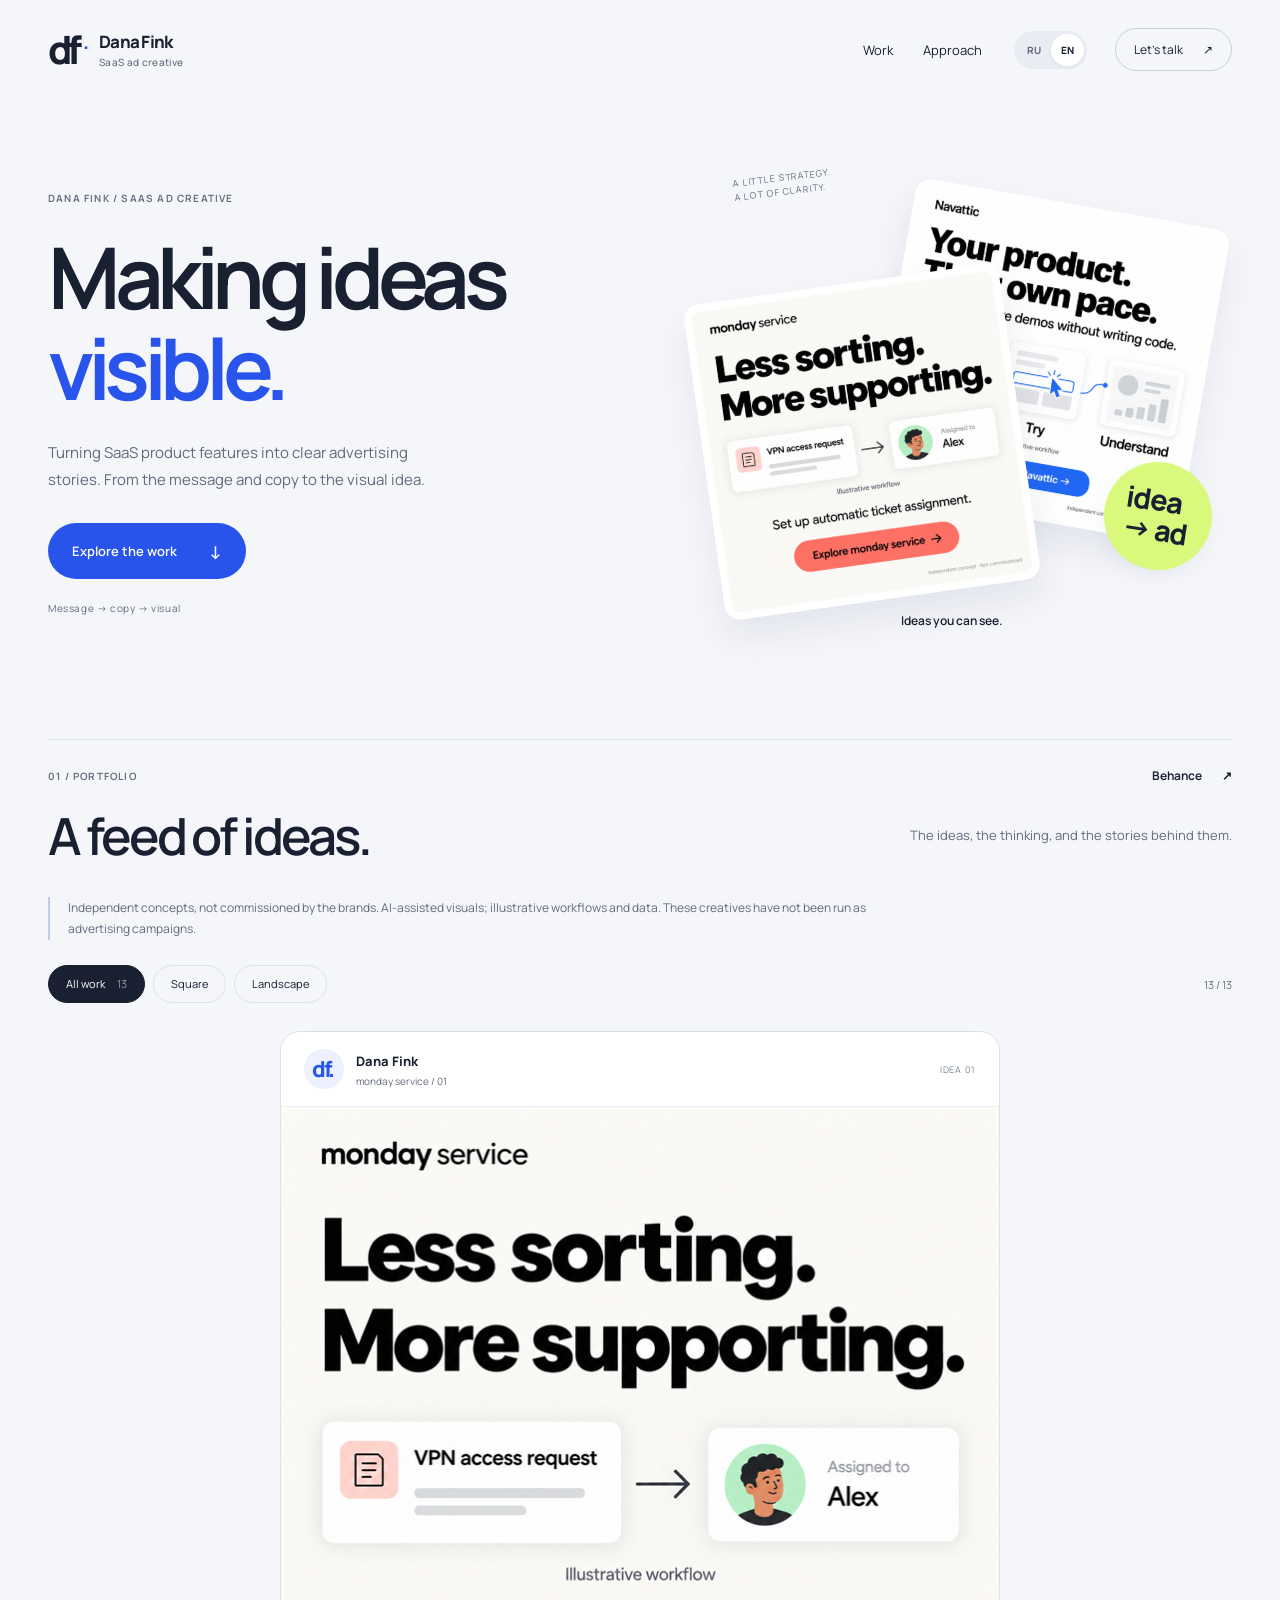
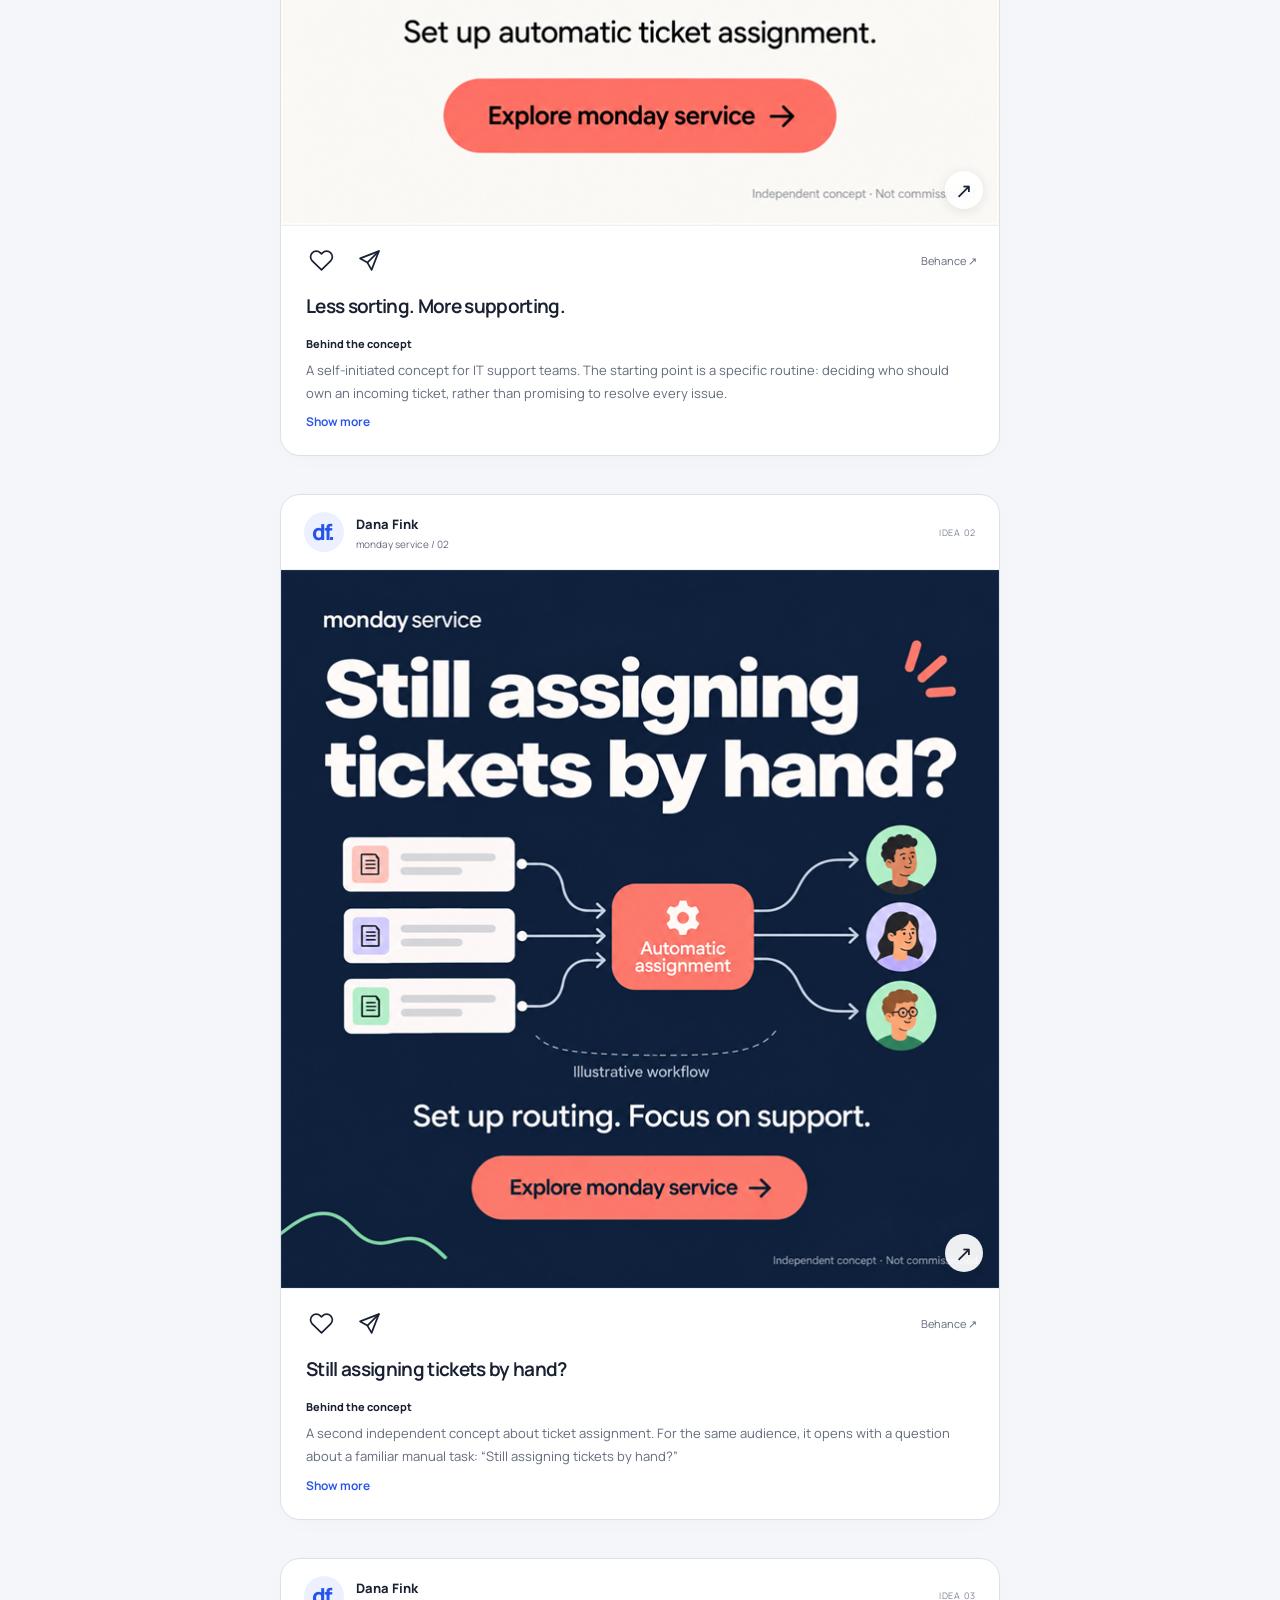
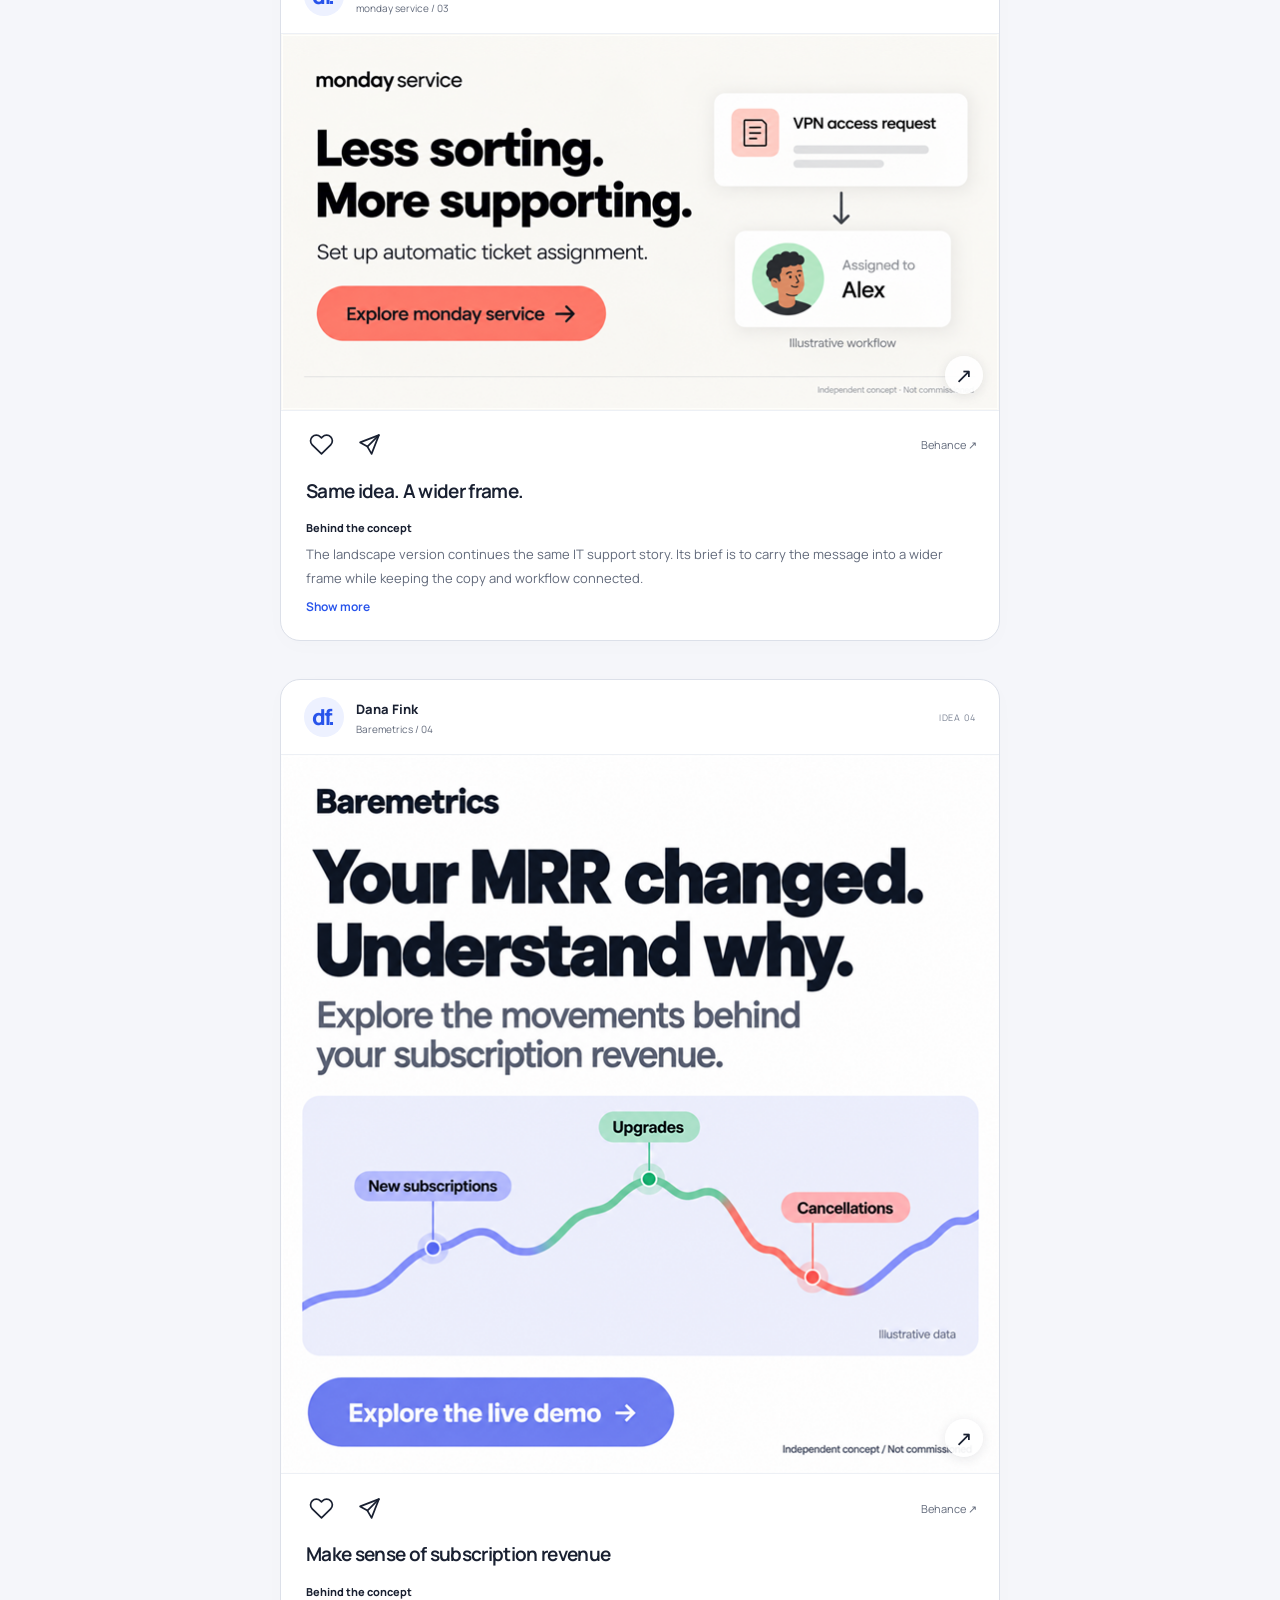
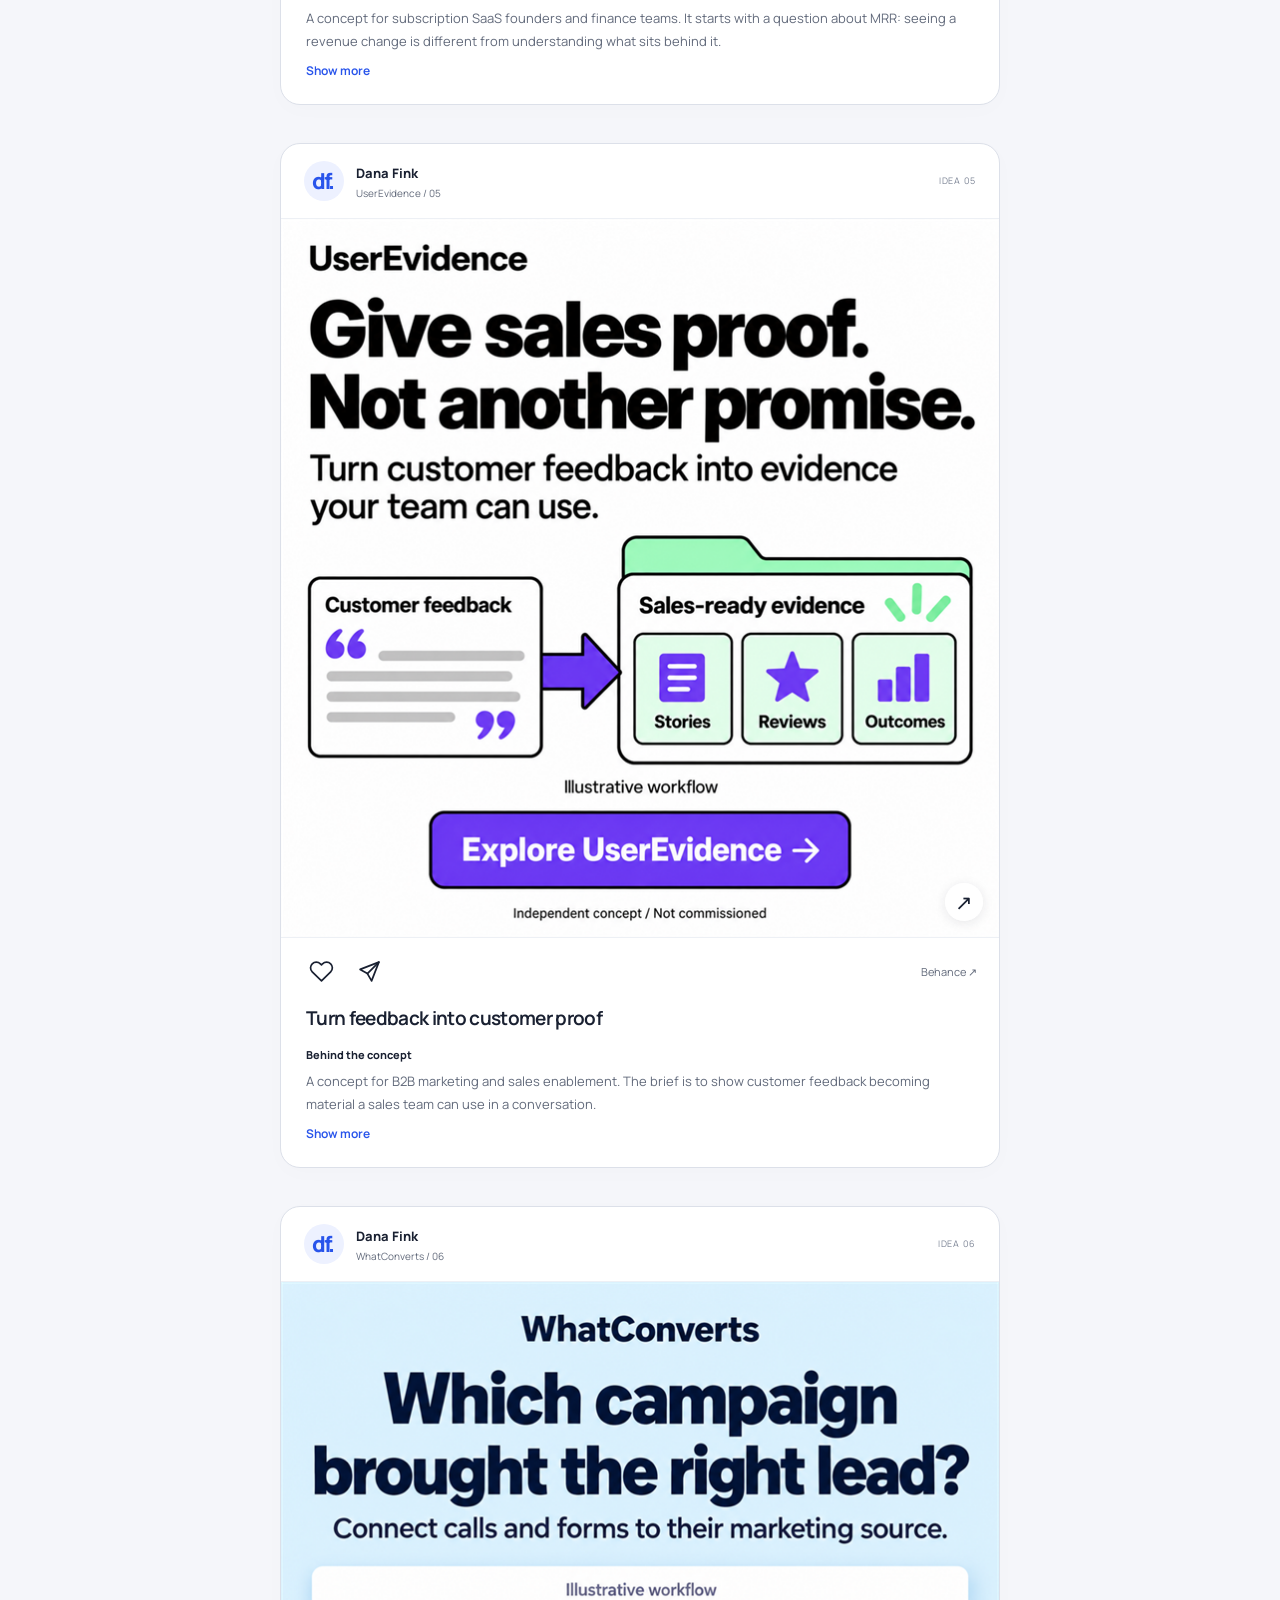
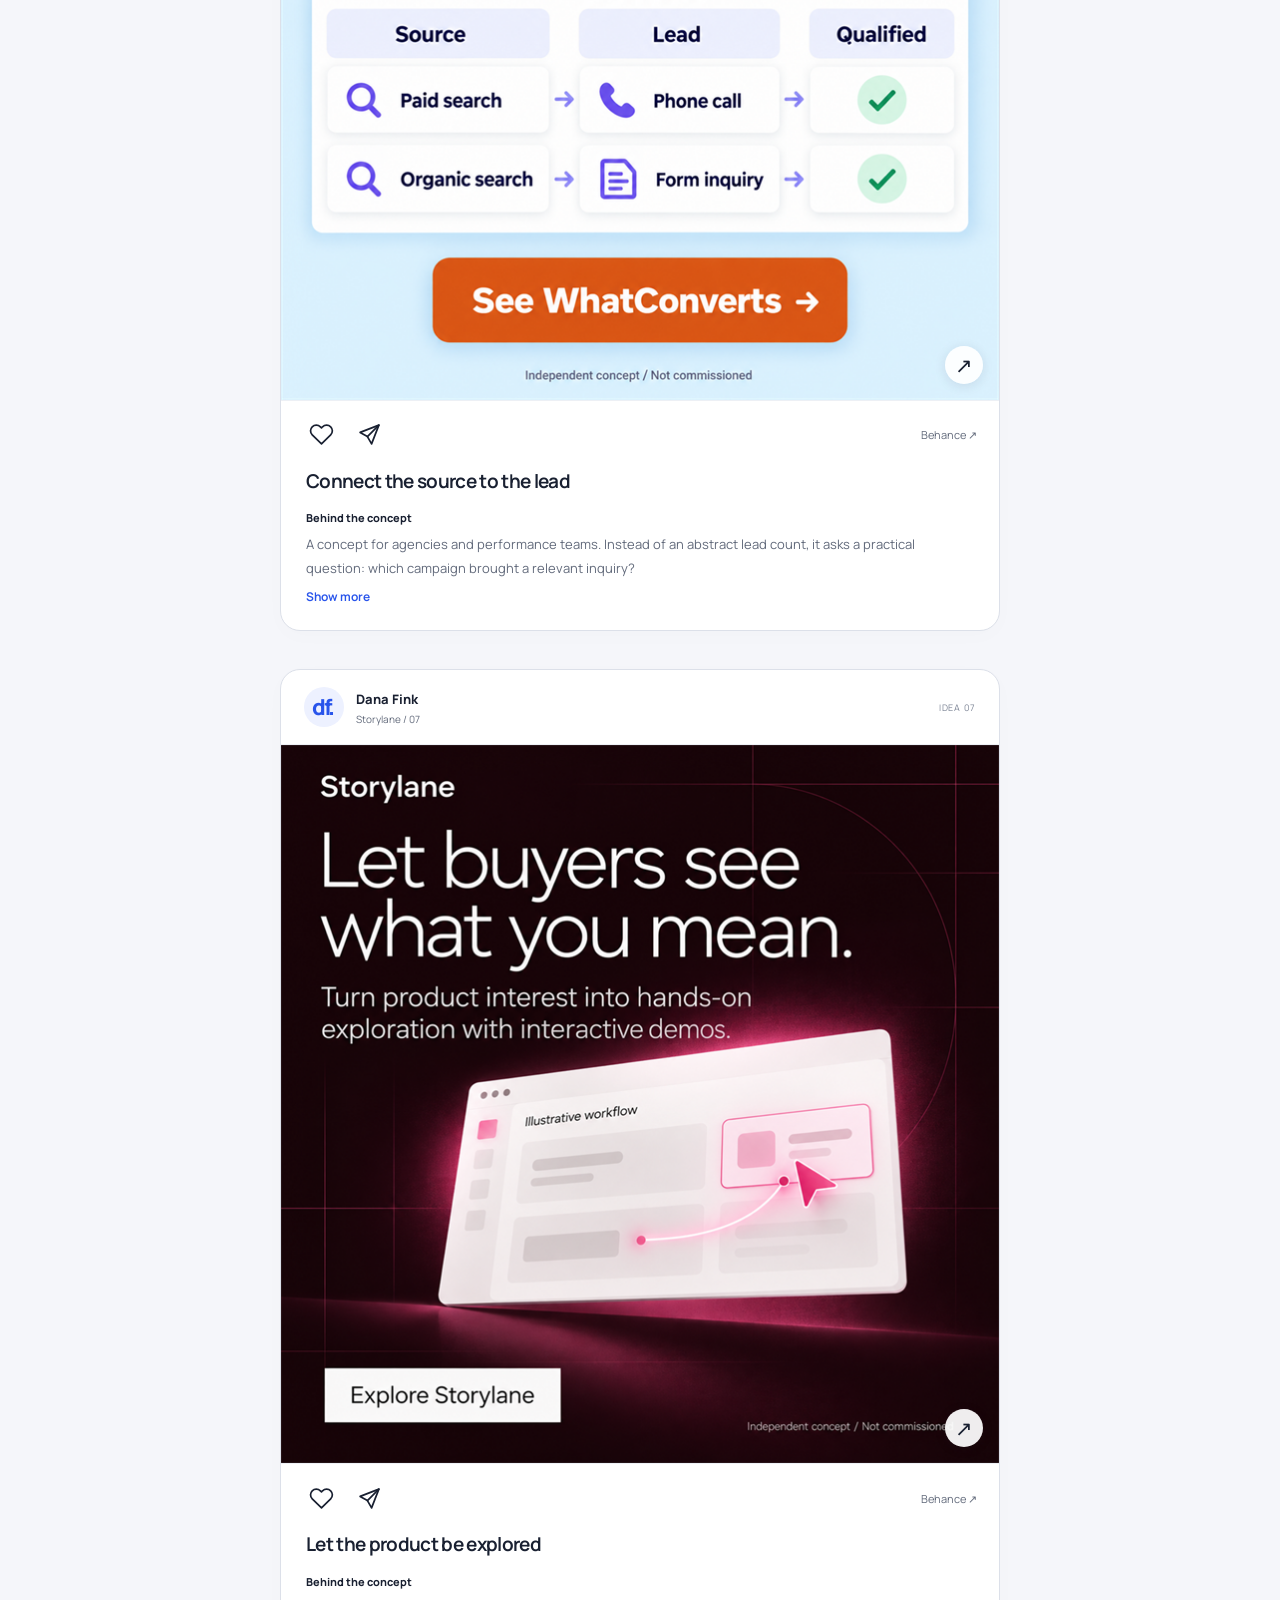
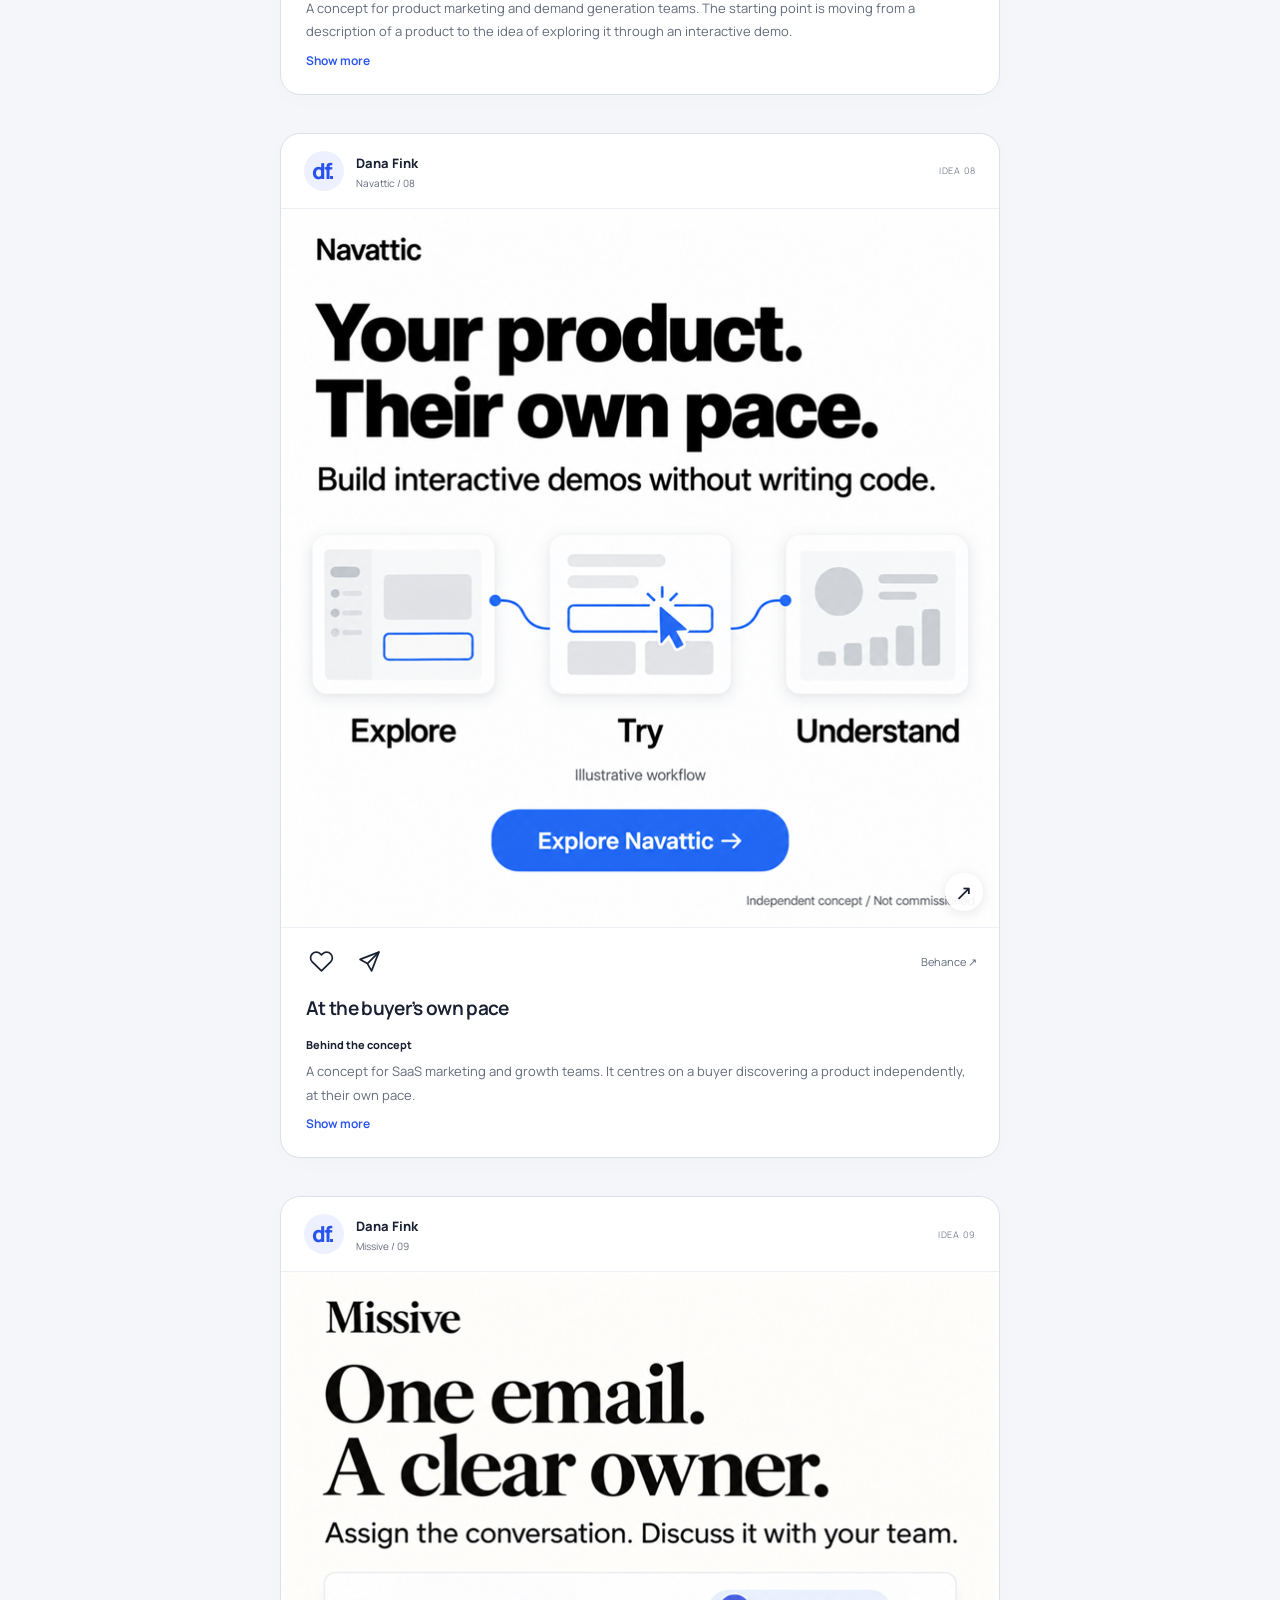
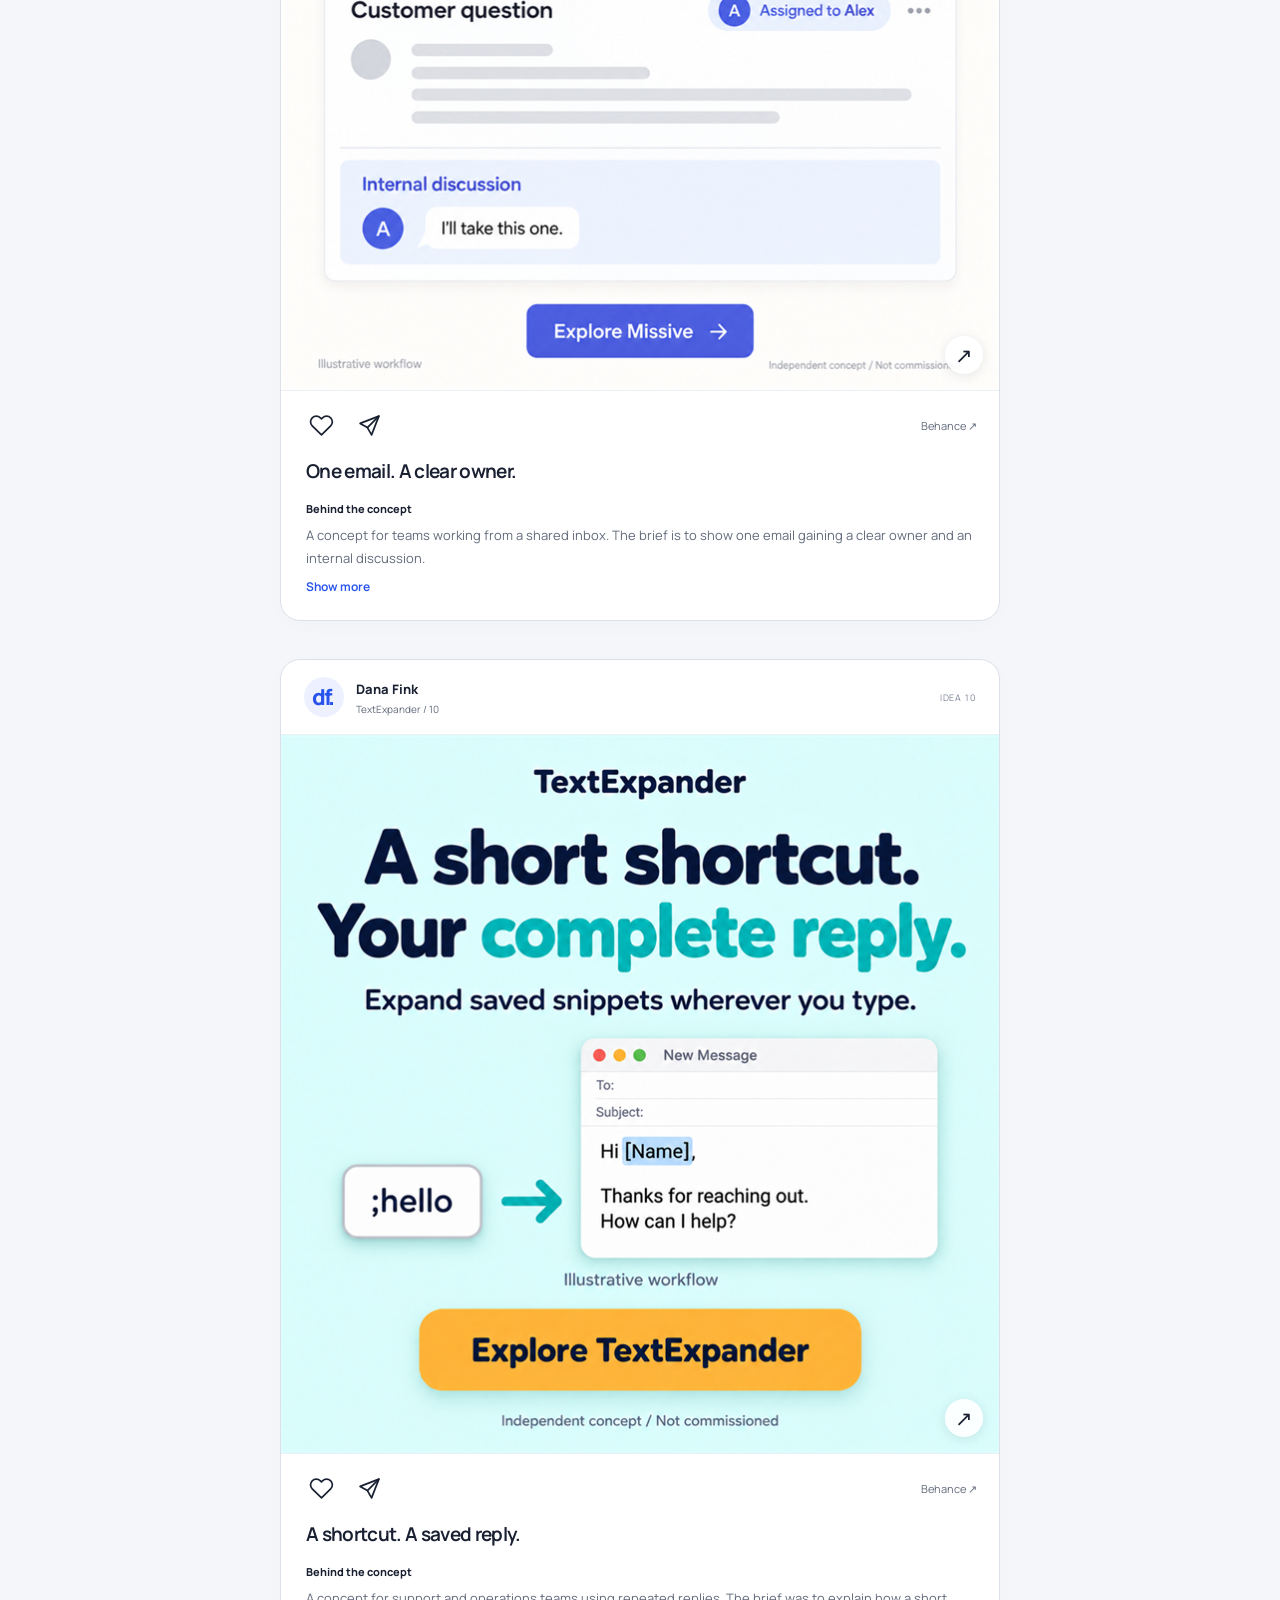
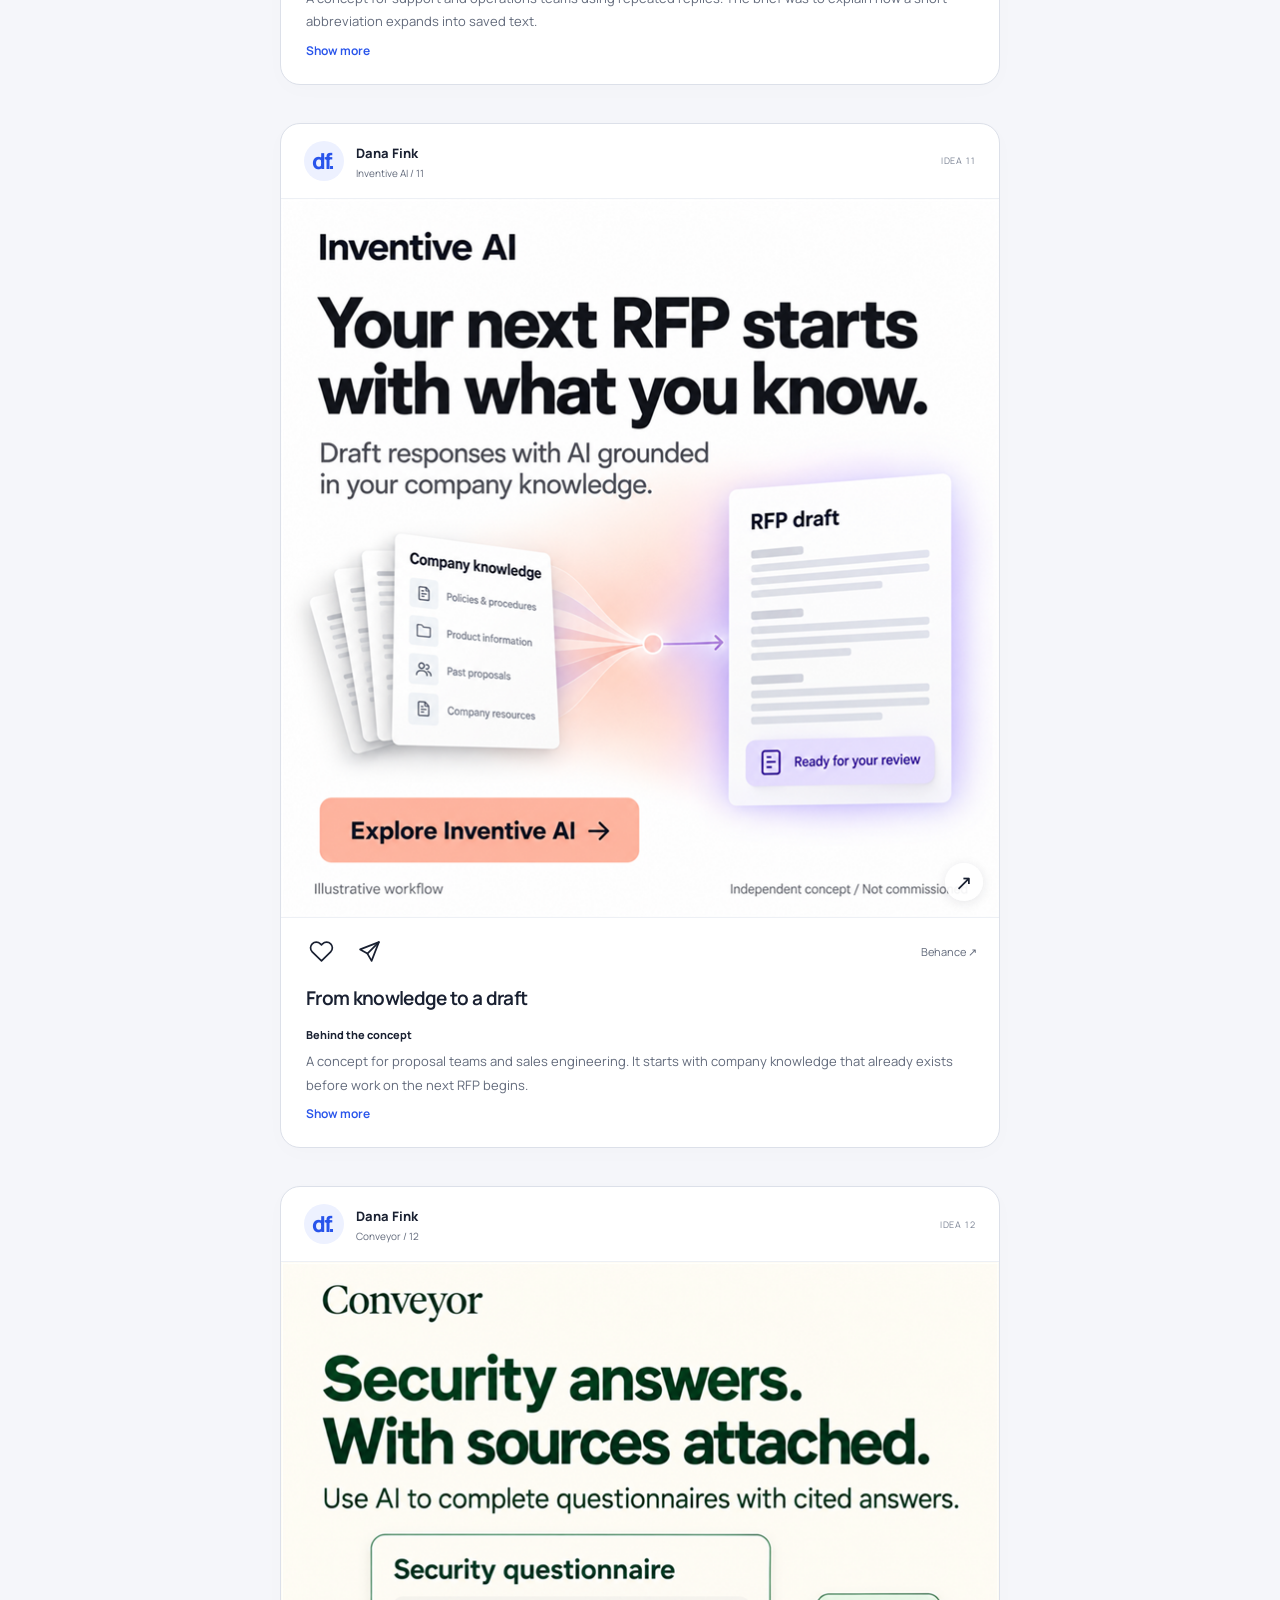
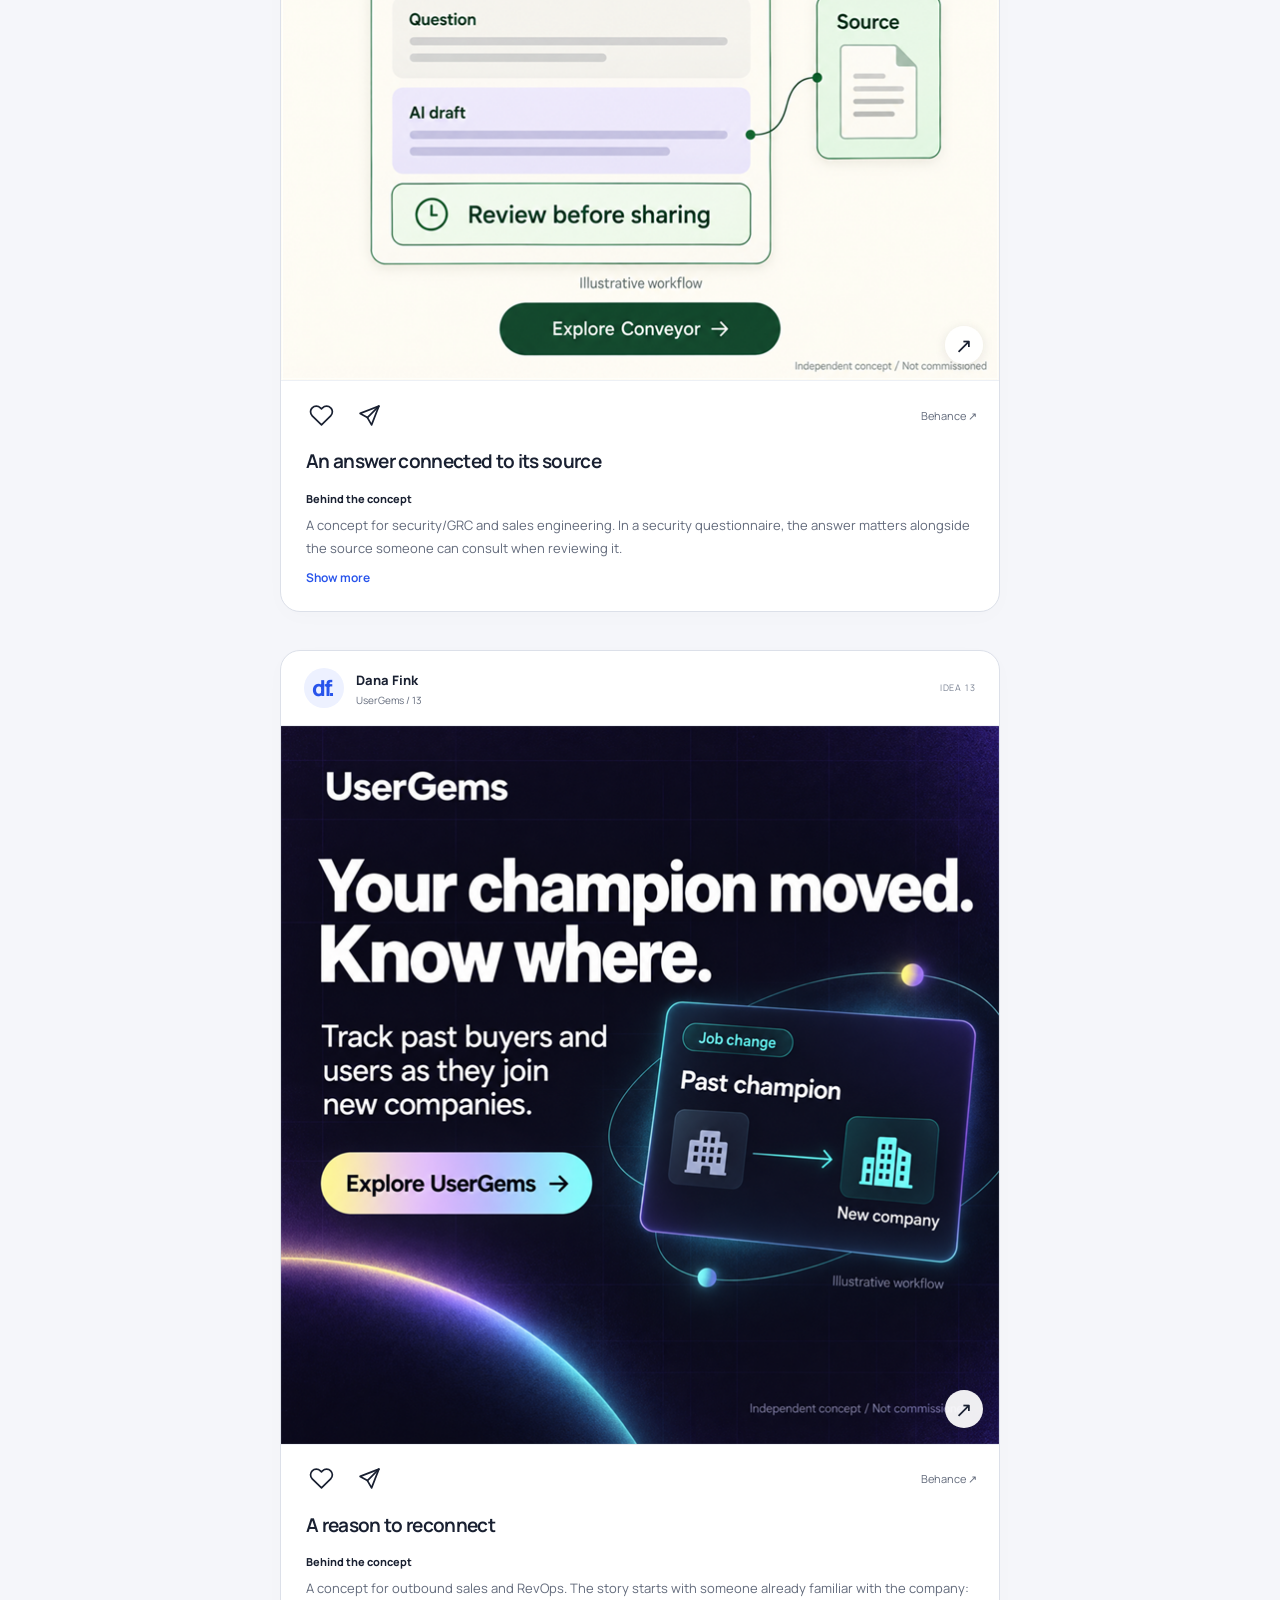
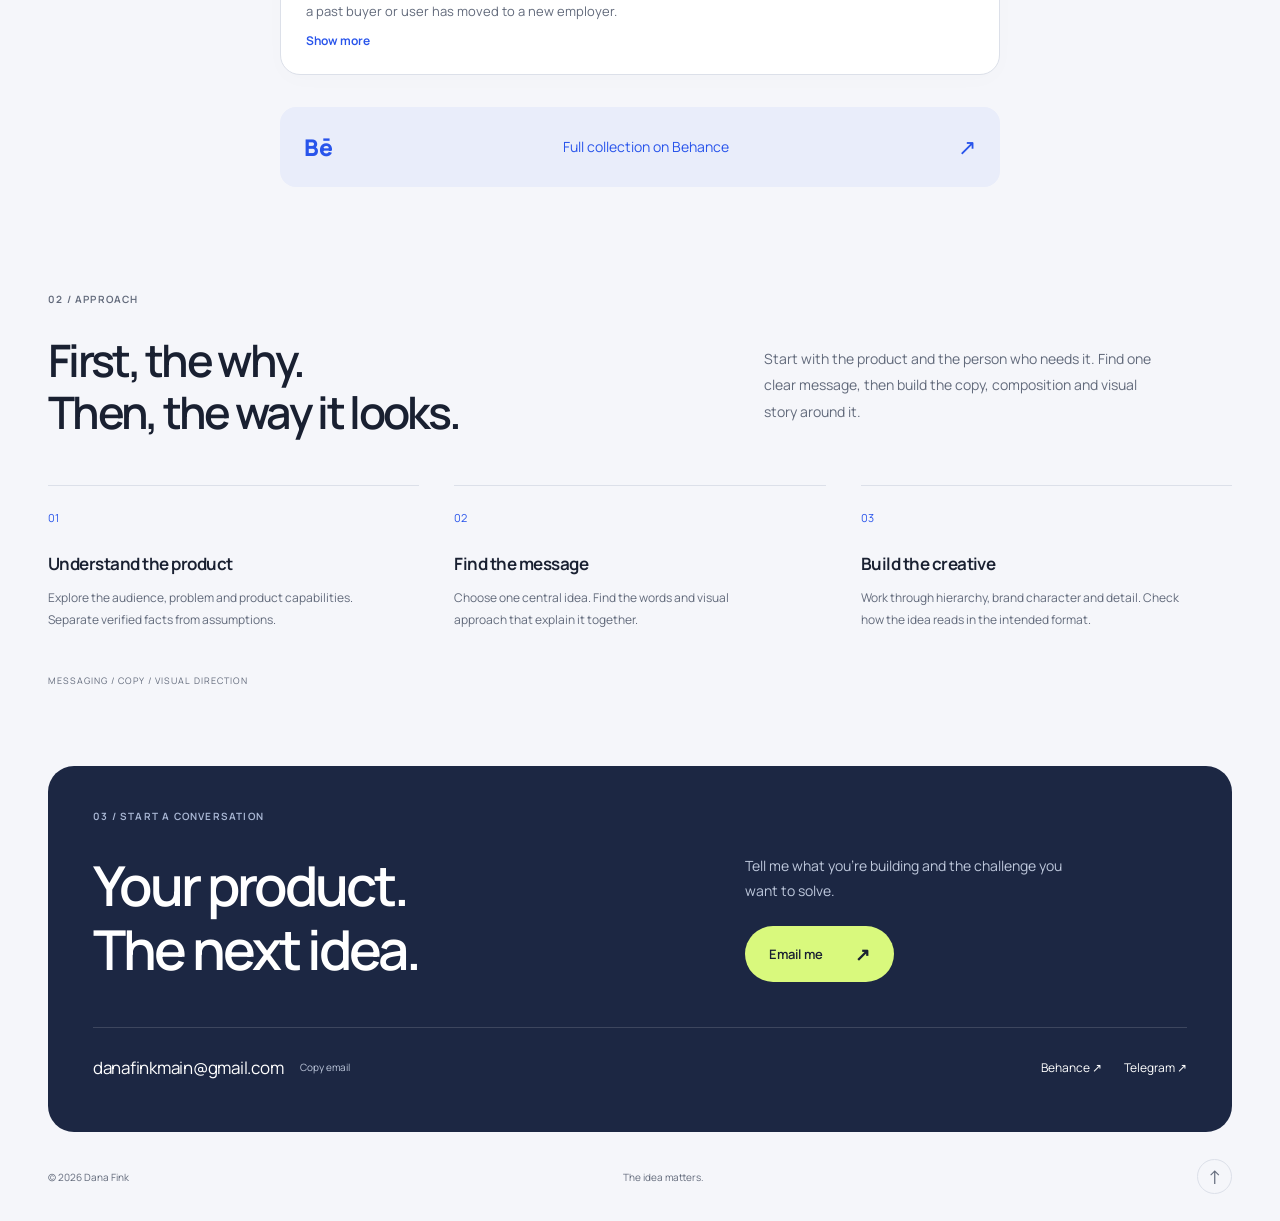
==== index.html @ 22795555 "Simplify feed introduction" ====
<!doctype html>
<html lang="en"><head><meta charset="utf-8"><meta name="viewport" content="width=device-width,initial-scale=1"><meta name="theme-color" content="#f5f6fa"><meta name="description" content="Messaging, copy and visual direction for SaaS ads. Dana Fink’s portfolio: 13 independent creatives for 11 products."><title>Dana Fink — SaaS ad creative</title><link rel="icon" href="assets/favicon.svg" type="image/svg+xml"><link rel="preload" href="assets/fonts/Manrope.ttf" as="font" type="font/ttf" crossorigin=""><link rel="stylesheet" href="style.css"><script src="content.js" defer=""></script><script src="script.js" defer=""></script></head>
<body><a class="skip" href="#main" data-i18n="skip">Skip to content</a>
<header class="header wrap"><a class="identity" href="#" aria-label="Dana Fink"><span class="monogram" aria-hidden="true">df<span>.</span></span><span>Dana Fink<small>SaaS ad creative</small></span></a><nav aria-label="Navigation"><a href="#work" data-i18n="navWork">Work</a><a href="#approach" data-i18n="navAbout">Approach</a></nav><div class="header-end"><div class="language-switch" role="group" aria-label="Язык / Language"><button data-language="ru" aria-pressed="false">RU</button><button data-language="en" aria-pressed="true">EN</button></div><a href="#contact" class="header-contact"><span data-i18n="navContact">Let’s talk</span><span aria-hidden="true">↗</span></a></div></header>
<main id="main"><section class="hero wrap"><div class="hero-copy"><p data-i18n="eyebrow" class="eyebrow">DANA FINK / SAAS AD CREATIVE</p><h1><span data-i18n="headline">Making ideas</span><br><span data-i18n="accent" class="accent">visible.</span></h1><p data-i18n="intro" class="intro">Turning SaaS product features into clear advertising stories. From the message and copy to the visual idea.</p><a class="button" href="#work"><span data-i18n="viewWork">Explore the work</span><span aria-hidden="true">↓</span></a><p data-i18n="heroNote" class="hero-note">Message → copy → visual</p></div><div class="hero-gallery"><span class="orbit-label" aria-hidden="true">A LITTLE STRATEGY.<br>A LOT OF CLARITY.</span><div class="hero-stack"><a href="#project-8" class="hero-preview back" aria-label="Navattic"><img src="assets/creatives/navattic-display-720.png" width="720" height="720" alt="Navattic — Your product. Their own pace."></a><a href="#project-1" class="hero-preview front" aria-label="monday service"><img src="assets/creatives/monday-service-light-v2-display-720.png" width="720" height="720" alt="monday service — Less sorting. More supporting."></a><span class="visual-badge" aria-hidden="true">idea<br><span>→ ad</span></span></div><div class="hero-caption"><span data-i18n="heroCaption">Ideas you can see.</span> </div></div></section>
<section class="work wrap" id="work"><div class="section-top"><p data-i18n="workLabel" class="eyebrow">01 / PORTFOLIO</p><a class="behance-top" href="https://www.behance.net/bed0d1bc" target="_blank" rel="noopener noreferrer">Behance <span aria-hidden="true">↗</span></a></div><div class="work-heading"><h2 data-i18n="workTitle">A feed of ideas.</h2><p data-i18n="workIntro">The ideas, the thinking, and the stories behind them.</p></div><p class="disclaimer" data-i18n="disclaimer">Independent concepts, not commissioned by the brands. AI-assisted visuals; illustrative workflows and data. These creatives have not been run as advertising campaigns.</p><div class="gallery-tools"><div class="filters" role="group" aria-label="Format"><button data-filter="all" aria-pressed="true"><span data-i18n="all">All work</span><span>13</span></button><button data-filter="square" aria-pressed="false" data-i18n="square">Square</button><button data-filter="landscape" aria-pressed="false" data-i18n="landscape">Landscape</button></div><span class="gallery-count" aria-live="polite">13 / 13</span></div><div class="project-grid"><article class="project" data-format="square" id="project-1"><div class="post-header"><a class="post-avatar" href="#contact" aria-label="Dana Fink">df.</a><div><a href="#contact" class="post-author">Dana Fink</a><span class="post-brand">monday service / 01</span></div><span class="post-number">IDEA 01</span></div><a class="artwork" href="https://www.behance.net/gallery/255781663/SaaS-Ad-Concepts-monday-service" target="_blank" rel="noopener noreferrer" data-project="0" aria-label="View larger: monday service — Less sorting. More supporting."><img src="assets/creatives/monday-service-light-v2-display-720.png" width="720" height="720" alt="monday service — Less sorting. More supporting." loading="lazy"><span class="enlarge" aria-hidden="true">↗</span></a><div class="post-actions"><button type="button" class="like-button" data-like="1" aria-pressed="false" aria-label="Like this idea"><svg viewBox="0 0 24 24" aria-hidden="true"><path d="M20.8 4.6a5.5 5.5 0 0 0-7.8 0L12 5.7l-1.1-1.1a5.5 5.5 0 0 0-7.8 7.8L12 21l8.8-8.6a5.5 5.5 0 0 0 0-7.8Z"></path></svg></button><button type="button" class="share-button" data-share="0" aria-label="Share"><svg viewBox="0 0 24 24" aria-hidden="true"><path d="m21 3-7 18-4-7-7-4 18-7Z"></path><path d="m10 14 11-11"></path></svg></button><a class="post-behance" href="https://www.behance.net/gallery/255781663/SaaS-Ad-Concepts-monday-service" target="_blank" rel="noopener noreferrer">Behance ↗</a></div><div class="post-caption"><h3 data-project-title="0">Less sorting. More supporting.</h3><details class="case-story" data-story="0"><summary><span class="story-label" data-i18n="story">Behind the concept</span><p data-story-text="0:0" class="story-preview">A self-initiated concept for IT support teams. The starting point is a specific routine: deciding who should own an incoming ticket, rather than promising to resolve every issue.</p><span class="show-more" data-i18n="showMore">Show more</span><span class="show-less" data-i18n="showLess">Show less</span></summary><div class="story-content"><section><h4 data-i18n="analysis">The thinking</h4><p data-story-text="0:1">Automatic assignment has a clear visual sequence: incoming request → assigned teammate. “Less sorting. More supporting.” connects that mechanism to the team’s work without inventing resolution times or numerical savings.</p></section><section><h4 data-i18n="solution">The creative decision</h4><p data-story-text="0:2">One ticket and one teammate make the mechanism tangible. The light background gives the headline space, and the coral button completes the reading path. Alex and the VPN request are illustrative examples. Assigned does not mean resolved.</p></section><a href="https://monday.com/service" target="_blank" rel="noopener noreferrer"><span data-i18n="source">Product reference</span> ↗</a></div></details></div></article>
<article class="project" data-format="square" id="project-2"><div class="post-header"><a class="post-avatar" href="#contact" aria-label="Dana Fink">df.</a><div><a href="#contact" class="post-author">Dana Fink</a><span class="post-brand">monday service / 02</span></div><span class="post-number">IDEA 02</span></div><a class="artwork" href="https://www.behance.net/gallery/255781663/SaaS-Ad-Concepts-monday-service" target="_blank" rel="noopener noreferrer" data-project="1" aria-label="View larger: monday service — Still assigning tickets by hand?"><img src="assets/creatives/monday-service-routing-v2-display-720.png" width="720" height="720" alt="monday service — Still assigning tickets by hand?" loading="lazy"><span class="enlarge" aria-hidden="true">↗</span></a><div class="post-actions"><button type="button" class="like-button" data-like="2" aria-pressed="false" aria-label="Like this idea"><svg viewBox="0 0 24 24" aria-hidden="true"><path d="M20.8 4.6a5.5 5.5 0 0 0-7.8 0L12 5.7l-1.1-1.1a5.5 5.5 0 0 0-7.8 7.8L12 21l8.8-8.6a5.5 5.5 0 0 0 0-7.8Z"></path></svg></button><button type="button" class="share-button" data-share="1" aria-label="Share"><svg viewBox="0 0 24 24" aria-hidden="true"><path d="m21 3-7 18-4-7-7-4 18-7Z"></path><path d="m10 14 11-11"></path></svg></button><a class="post-behance" href="https://www.behance.net/gallery/255781663/SaaS-Ad-Concepts-monday-service" target="_blank" rel="noopener noreferrer">Behance ↗</a></div><div class="post-caption"><h3 data-project-title="1">Still assigning tickets by hand?</h3><details class="case-story" data-story="1"><summary><span class="story-label" data-i18n="story">Behind the concept</span><p data-story-text="1:0" class="story-preview">A second independent concept about ticket assignment. For the same audience, it opens with a question about a familiar manual task: “Still assigning tickets by hand?”</p><span class="show-more" data-i18n="showMore">Show more</span><span class="show-less" data-i18n="showLess">Show less</span></summary><div class="story-content"><section><h4 data-i18n="analysis">The thinking</h4><p data-story-text="1:1">Rather than listing product features, the idea explains the assignment mechanism. During revision, the centre of the diagram changed: automatic assignment replaced an overloaded person as the focal point.</p></section><section><h4 data-i18n="solution">The creative decision</h4><p data-story-text="1:2">Requests and teammates are connected to show what happens after a ticket arrives. This is an alternative message and composition, not an A/B-test winner. No campaign comparison took place, and several elements differ between the versions.</p></section><a href="https://monday.com/service" target="_blank" rel="noopener noreferrer"><span data-i18n="source">Product reference</span> ↗</a></div></details></div></article>
<article class="project" data-format="landscape" id="project-3"><div class="post-header"><a class="post-avatar" href="#contact" aria-label="Dana Fink">df.</a><div><a href="#contact" class="post-author">Dana Fink</a><span class="post-brand">monday service / 03</span></div><span class="post-number">IDEA 03</span></div><a class="artwork" href="https://www.behance.net/gallery/255781663/SaaS-Ad-Concepts-monday-service" target="_blank" rel="noopener noreferrer" data-project="2" aria-label="View larger: monday service — Same idea. A wider frame."><img src="assets/creatives/monday-service-wide-v2-display-720.png" width="720" height="377" alt="monday service — Same idea. A wider frame." loading="lazy"><span class="enlarge" aria-hidden="true">↗</span></a><div class="post-actions"><button type="button" class="like-button" data-like="3" aria-pressed="false" aria-label="Like this idea"><svg viewBox="0 0 24 24" aria-hidden="true"><path d="M20.8 4.6a5.5 5.5 0 0 0-7.8 0L12 5.7l-1.1-1.1a5.5 5.5 0 0 0-7.8 7.8L12 21l8.8-8.6a5.5 5.5 0 0 0 0-7.8Z"></path></svg></button><button type="button" class="share-button" data-share="2" aria-label="Share"><svg viewBox="0 0 24 24" aria-hidden="true"><path d="m21 3-7 18-4-7-7-4 18-7Z"></path><path d="m10 14 11-11"></path></svg></button><a class="post-behance" href="https://www.behance.net/gallery/255781663/SaaS-Ad-Concepts-monday-service" target="_blank" rel="noopener noreferrer">Behance ↗</a></div><div class="post-caption"><h3 data-project-title="2">Same idea. A wider frame.</h3><details class="case-story" data-story="2"><summary><span class="story-label" data-i18n="story">Behind the concept</span><p data-story-text="2:0" class="story-preview">The landscape version continues the same IT support story. Its brief is to carry the message into a wider frame while keeping the copy and workflow connected.</p><span class="show-more" data-i18n="showMore">Show more</span><span class="show-less" data-i18n="showLess">Show less</span></summary><div class="story-content"><section><h4 data-i18n="analysis">The thinking</h4><p data-story-text="2:1">A wide layout creates a different reading path: headline, process and action need to follow each other clearly. The adaptation is treated as its own composition rather than a cropped square.</p></section><section><h4 data-i18n="solution">The creative decision</h4><p data-story-text="2:2">It preserves the assignment message and the series’ visual direction. Small labels become less legible when reduced, so the light square remains the preferred first presentation. The landscape version can be opened at a larger size for a closer look.</p></section><a href="https://monday.com/service" target="_blank" rel="noopener noreferrer"><span data-i18n="source">Product reference</span> ↗</a></div></details></div></article>
<article class="project" data-format="square" id="project-4"><div class="post-header"><a class="post-avatar" href="#contact" aria-label="Dana Fink">df.</a><div><a href="#contact" class="post-author">Dana Fink</a><span class="post-brand">Baremetrics / 04</span></div><span class="post-number">IDEA 04</span></div><a class="artwork" href="https://www.behance.net/gallery/255786665/Baremetrics-Independent-SaaS-Ad-Concept" target="_blank" rel="noopener noreferrer" data-project="3" aria-label="View larger: Baremetrics — Make sense of subscription revenue"><img src="assets/creatives/baremetrics-display-720.png" width="720" height="720" alt="Baremetrics — Make sense of subscription revenue" loading="lazy"><span class="enlarge" aria-hidden="true">↗</span></a><div class="post-actions"><button type="button" class="like-button" data-like="4" aria-pressed="false" aria-label="Like this idea"><svg viewBox="0 0 24 24" aria-hidden="true"><path d="M20.8 4.6a5.5 5.5 0 0 0-7.8 0L12 5.7l-1.1-1.1a5.5 5.5 0 0 0-7.8 7.8L12 21l8.8-8.6a5.5 5.5 0 0 0 0-7.8Z"></path></svg></button><button type="button" class="share-button" data-share="3" aria-label="Share"><svg viewBox="0 0 24 24" aria-hidden="true"><path d="m21 3-7 18-4-7-7-4 18-7Z"></path><path d="m10 14 11-11"></path></svg></button><a class="post-behance" href="https://www.behance.net/gallery/255786665/Baremetrics-Independent-SaaS-Ad-Concept" target="_blank" rel="noopener noreferrer">Behance ↗</a></div><div class="post-caption"><h3 data-project-title="3">Make sense of subscription revenue</h3><details class="case-story" data-story="3"><summary><span class="story-label" data-i18n="story">Behind the concept</span><p data-story-text="3:0" class="story-preview">A concept for subscription SaaS founders and finance teams. It starts with a question about MRR: seeing a revenue change is different from understanding what sits behind it.</p><span class="show-more" data-i18n="showMore">Show more</span><span class="show-less" data-i18n="showLess">Show less</span></summary><div class="story-content"><section><h4 data-i18n="analysis">The thinking</h4><p data-story-text="3:1">Subscription revenue movements provide the product foundation. A ChartMogul reference informed the principle of explaining a management question with one infographic; its forecasts and numerical claims were not carried over.</p></section><section><h4 data-i18n="solution">The creative decision</h4><p data-story-text="3:2">One illustrative line, labelled New subscriptions, Upgrades and Cancellations, explains the headline. A light canvas and pastel chart reflect Baremetrics’ visual character. This is not a real interface, measured revenue or evidence of growth.</p></section><a href="https://baremetrics.com" target="_blank" rel="noopener noreferrer"><span data-i18n="source">Product reference</span> ↗</a></div></details></div></article>
<article class="project" data-format="square" id="project-5"><div class="post-header"><a class="post-avatar" href="#contact" aria-label="Dana Fink">df.</a><div><a href="#contact" class="post-author">Dana Fink</a><span class="post-brand">UserEvidence / 05</span></div><span class="post-number">IDEA 05</span></div><a class="artwork" href="https://www.behance.net/gallery/255786869/UserEvidence-Independent-SaaS-Ad-Concept" target="_blank" rel="noopener noreferrer" data-project="4" aria-label="View larger: UserEvidence — Turn feedback into customer proof"><img src="assets/creatives/userevidence-display-720.png" width="720" height="720" alt="UserEvidence — Turn feedback into customer proof" loading="lazy"><span class="enlarge" aria-hidden="true">↗</span></a><div class="post-actions"><button type="button" class="like-button" data-like="5" aria-pressed="false" aria-label="Like this idea"><svg viewBox="0 0 24 24" aria-hidden="true"><path d="M20.8 4.6a5.5 5.5 0 0 0-7.8 0L12 5.7l-1.1-1.1a5.5 5.5 0 0 0-7.8 7.8L12 21l8.8-8.6a5.5 5.5 0 0 0 0-7.8Z"></path></svg></button><button type="button" class="share-button" data-share="4" aria-label="Share"><svg viewBox="0 0 24 24" aria-hidden="true"><path d="m21 3-7 18-4-7-7-4 18-7Z"></path><path d="m10 14 11-11"></path></svg></button><a class="post-behance" href="https://www.behance.net/gallery/255786869/UserEvidence-Independent-SaaS-Ad-Concept" target="_blank" rel="noopener noreferrer">Behance ↗</a></div><div class="post-caption"><h3 data-project-title="4">Turn feedback into customer proof</h3><details class="case-story" data-story="4"><summary><span class="story-label" data-i18n="story">Behind the concept</span><p data-story-text="4:0" class="story-preview">A concept for B2B marketing and sales enablement. The brief is to show customer feedback becoming material a sales team can use in a conversation.</p><span class="show-more" data-i18n="showMore">Show more</span><span class="show-less" data-i18n="showLess">Show less</span></summary><div class="story-content"><section><h4 data-i18n="analysis">The thinking</h4><p data-story-text="4:1">The message is built around the contrast between proof and promise. A G2 reference informed the combination of bold copy and customer voice, without bringing over a portrait, testimonial or claimed outcome.</p></section><section><h4 data-i18n="solution">The creative decision</h4><p data-story-text="4:2">The feedback → evidence diagram makes transformation the central event. Quotation marks stand for a type of material, not an invented customer quote. A bold black headline and purple accents connect the idea to UserEvidence’s visual character.</p></section><a href="https://userevidence.com" target="_blank" rel="noopener noreferrer"><span data-i18n="source">Product reference</span> ↗</a></div></details></div></article>
<article class="project" data-format="square" id="project-6"><div class="post-header"><a class="post-avatar" href="#contact" aria-label="Dana Fink">df.</a><div><a href="#contact" class="post-author">Dana Fink</a><span class="post-brand">WhatConverts / 06</span></div><span class="post-number">IDEA 06</span></div><a class="artwork" href="https://www.behance.net/gallery/255786931/WhatConverts-Independent-SaaS-Ad-Concept" target="_blank" rel="noopener noreferrer" data-project="5" aria-label="View larger: WhatConverts — Connect the source to the lead"><img src="assets/creatives/whatconverts-display-720.png" width="720" height="720" alt="WhatConverts — Connect the source to the lead" loading="lazy"><span class="enlarge" aria-hidden="true">↗</span></a><div class="post-actions"><button type="button" class="like-button" data-like="6" aria-pressed="false" aria-label="Like this idea"><svg viewBox="0 0 24 24" aria-hidden="true"><path d="M20.8 4.6a5.5 5.5 0 0 0-7.8 0L12 5.7l-1.1-1.1a5.5 5.5 0 0 0-7.8 7.8L12 21l8.8-8.6a5.5 5.5 0 0 0 0-7.8Z"></path></svg></button><button type="button" class="share-button" data-share="5" aria-label="Share"><svg viewBox="0 0 24 24" aria-hidden="true"><path d="m21 3-7 18-4-7-7-4 18-7Z"></path><path d="m10 14 11-11"></path></svg></button><a class="post-behance" href="https://www.behance.net/gallery/255786931/WhatConverts-Independent-SaaS-Ad-Concept" target="_blank" rel="noopener noreferrer">Behance ↗</a></div><div class="post-caption"><h3 data-project-title="5">Connect the source to the lead</h3><details class="case-story" data-story="5"><summary><span class="story-label" data-i18n="story">Behind the concept</span><p data-story-text="5:0" class="story-preview">A concept for agencies and performance teams. Instead of an abstract lead count, it asks a practical question: which campaign brought a relevant inquiry?</p><span class="show-more" data-i18n="showMore">Show more</span><span class="show-less" data-i18n="showLess">Show less</span></summary><div class="story-content"><section><h4 data-i18n="analysis">The thinking</h4><p data-story-text="5:1">The connection between source, call or form, and qualification comes from the product research. A CallRail reference informed the link between marketing and a valuable inquiry; a reporting structure replaces the phone-and-coins metaphor.</p></section><section><h4 data-i18n="solution">The creative decision</h4><p data-story-text="5:2">Two illustrative rows make Source → Lead → Qualified easy to follow. A blue field and white cards keep attention on the information. The checkmarks are examples, not a claim that every lead qualifies or that qualification is always automatic.</p></section><a href="https://www.whatconverts.com" target="_blank" rel="noopener noreferrer"><span data-i18n="source">Product reference</span> ↗</a></div></details></div></article>
<article class="project" data-format="square" id="project-7"><div class="post-header"><a class="post-avatar" href="#contact" aria-label="Dana Fink">df.</a><div><a href="#contact" class="post-author">Dana Fink</a><span class="post-brand">Storylane / 07</span></div><span class="post-number">IDEA 07</span></div><a class="artwork" href="https://www.behance.net/gallery/255787029/Storylane-Independent-SaaS-Ad-Concept" target="_blank" rel="noopener noreferrer" data-project="6" aria-label="View larger: Storylane — Let the product be explored"><img src="assets/creatives/storylane-display-720.png" width="720" height="720" alt="Storylane — Let the product be explored" loading="lazy"><span class="enlarge" aria-hidden="true">↗</span></a><div class="post-actions"><button type="button" class="like-button" data-like="7" aria-pressed="false" aria-label="Like this idea"><svg viewBox="0 0 24 24" aria-hidden="true"><path d="M20.8 4.6a5.5 5.5 0 0 0-7.8 0L12 5.7l-1.1-1.1a5.5 5.5 0 0 0-7.8 7.8L12 21l8.8-8.6a5.5 5.5 0 0 0 0-7.8Z"></path></svg></button><button type="button" class="share-button" data-share="6" aria-label="Share"><svg viewBox="0 0 24 24" aria-hidden="true"><path d="m21 3-7 18-4-7-7-4 18-7Z"></path><path d="m10 14 11-11"></path></svg></button><a class="post-behance" href="https://www.behance.net/gallery/255787029/Storylane-Independent-SaaS-Ad-Concept" target="_blank" rel="noopener noreferrer">Behance ↗</a></div><div class="post-caption"><h3 data-project-title="6">Let the product be explored</h3><details class="case-story" data-story="6"><summary><span class="story-label" data-i18n="story">Behind the concept</span><p data-story-text="6:0" class="story-preview">A concept for product marketing and demand generation teams. The starting point is moving from a description of a product to the idea of exploring it through an interactive demo.</p><span class="show-more" data-i18n="showMore">Show more</span><span class="show-less" data-i18n="showLess">Show less</span></summary><div class="story-content"><section><h4 data-i18n="analysis">The thinking</h4><p data-story-text="6:1">The focus is Demo Suite and buyer-led exploration. A Demostack reference informed the use of one buyer-facing message and large typography, not a copied interface.</p></section><section><h4 data-i18n="solution">The creative decision</h4><p data-story-text="6:2">A cursor and a highlighted action make participation the central image. The dark burgundy setting and light window follow Storylane’s visual direction at the time of research. The window is an illustration, not a product screenshot or a working demo.</p></section><a href="https://www.storylane.io" target="_blank" rel="noopener noreferrer"><span data-i18n="source">Product reference</span> ↗</a></div></details></div></article>
<article class="project" data-format="square" id="project-8"><div class="post-header"><a class="post-avatar" href="#contact" aria-label="Dana Fink">df.</a><div><a href="#contact" class="post-author">Dana Fink</a><span class="post-brand">Navattic / 08</span></div><span class="post-number">IDEA 08</span></div><a class="artwork" href="https://www.behance.net/gallery/255787111/Navattic-Independent-SaaS-Ad-Concept" target="_blank" rel="noopener noreferrer" data-project="7" aria-label="View larger: Navattic — At the buyer’s own pace"><img src="assets/creatives/navattic-display-720.png" width="720" height="720" alt="Navattic — At the buyer’s own pace" loading="lazy"><span class="enlarge" aria-hidden="true">↗</span></a><div class="post-actions"><button type="button" class="like-button" data-like="8" aria-pressed="false" aria-label="Like this idea"><svg viewBox="0 0 24 24" aria-hidden="true"><path d="M20.8 4.6a5.5 5.5 0 0 0-7.8 0L12 5.7l-1.1-1.1a5.5 5.5 0 0 0-7.8 7.8L12 21l8.8-8.6a5.5 5.5 0 0 0 0-7.8Z"></path></svg></button><button type="button" class="share-button" data-share="7" aria-label="Share"><svg viewBox="0 0 24 24" aria-hidden="true"><path d="m21 3-7 18-4-7-7-4 18-7Z"></path><path d="m10 14 11-11"></path></svg></button><a class="post-behance" href="https://www.behance.net/gallery/255787111/Navattic-Independent-SaaS-Ad-Concept" target="_blank" rel="noopener noreferrer">Behance ↗</a></div><div class="post-caption"><h3 data-project-title="7">At the buyer’s own pace</h3><details class="case-story" data-story="7"><summary><span class="story-label" data-i18n="story">Behind the concept</span><p data-story-text="7:0" class="story-preview">A concept for SaaS marketing and growth teams. It centres on a buyer discovering a product independently, at their own pace.</p><span class="show-more" data-i18n="showMore">Show more</span><span class="show-less" data-i18n="showLess">Show less</span></summary><div class="story-content"><section><h4 data-i18n="analysis">The thinking</h4><p data-story-text="7:1">The research connected two layers of the message: self-guided exploration for the buyer and no-code demo creation for the team. Unlike Storylane’s single interaction, this concept tells its story through a sequence.</p></section><section><h4 data-i18n="solution">The creative decision</h4><p data-story-text="7:2">Explore → Try → Understand are connected by a blue line. White, black and blue follow Navattic’s published palette as a visual guide. The illustrative screens show a discovery journey, not real interface captures or a measured learning outcome.</p></section><a href="https://www.navattic.com/product/interactive-demos" target="_blank" rel="noopener noreferrer"><span data-i18n="source">Product reference</span> ↗</a></div></details></div></article>
<article class="project" data-format="square" id="project-9"><div class="post-header"><a class="post-avatar" href="#contact" aria-label="Dana Fink">df.</a><div><a href="#contact" class="post-author">Dana Fink</a><span class="post-brand">Missive / 09</span></div><span class="post-number">IDEA 09</span></div><a class="artwork" href="https://www.behance.net/gallery/255787175/Missive-Independent-SaaS-Ad-Concept" target="_blank" rel="noopener noreferrer" data-project="8" aria-label="View larger: Missive — One email. A clear owner."><img src="assets/creatives/missive-display-720.png" width="720" height="720" alt="Missive — One email. A clear owner." loading="lazy"><span class="enlarge" aria-hidden="true">↗</span></a><div class="post-actions"><button type="button" class="like-button" data-like="9" aria-pressed="false" aria-label="Like this idea"><svg viewBox="0 0 24 24" aria-hidden="true"><path d="M20.8 4.6a5.5 5.5 0 0 0-7.8 0L12 5.7l-1.1-1.1a5.5 5.5 0 0 0-7.8 7.8L12 21l8.8-8.6a5.5 5.5 0 0 0 0-7.8Z"></path></svg></button><button type="button" class="share-button" data-share="8" aria-label="Share"><svg viewBox="0 0 24 24" aria-hidden="true"><path d="m21 3-7 18-4-7-7-4 18-7Z"></path><path d="m10 14 11-11"></path></svg></button><a class="post-behance" href="https://www.behance.net/gallery/255787175/Missive-Independent-SaaS-Ad-Concept" target="_blank" rel="noopener noreferrer">Behance ↗</a></div><div class="post-caption"><h3 data-project-title="8">One email. A clear owner.</h3><details class="case-story" data-story="8"><summary><span class="story-label" data-i18n="story">Behind the concept</span><p data-story-text="8:0" class="story-preview">A concept for teams working from a shared inbox. The brief is to show one email gaining a clear owner and an internal discussion.</p><span class="show-more" data-i18n="showMore">Show more</span><span class="show-less" data-i18n="showLess">Show less</span></summary><div class="story-content"><section><h4 data-i18n="analysis">The thinking</h4><p data-story-text="8:1">Instead of a broad productivity promise, it focuses on two visible actions: assign the conversation and discuss it with the team. A Front reference informed the focus on a coordination problem; the new execution takes a calmer tone.</p></section><section><h4 data-i18n="solution">The creative decision</h4><p data-story-text="8:2">One inquiry, an assignment to Alex and “I’ll take this one” tell a small work story. The light canvas, blue accent and headline character follow observations of Missive. The teammate and conversation are fictional examples, not a customer testimonial.</p></section><a href="https://missiveapp.com" target="_blank" rel="noopener noreferrer"><span data-i18n="source">Product reference</span> ↗</a></div></details></div></article>
<article class="project" data-format="square" id="project-10"><div class="post-header"><a class="post-avatar" href="#contact" aria-label="Dana Fink">df.</a><div><a href="#contact" class="post-author">Dana Fink</a><span class="post-brand">TextExpander / 10</span></div><span class="post-number">IDEA 10</span></div><a class="artwork" href="https://www.behance.net/gallery/255787229/TextExpander-Independent-SaaS-Ad-Concept" target="_blank" rel="noopener noreferrer" data-project="9" aria-label="View larger: TextExpander — A shortcut. A saved reply."><img src="assets/creatives/textexpander-display-720.png" width="720" height="720" alt="TextExpander — A shortcut. A saved reply." loading="lazy"><span class="enlarge" aria-hidden="true">↗</span></a><div class="post-actions"><button type="button" class="like-button" data-like="10" aria-pressed="false" aria-label="Like this idea"><svg viewBox="0 0 24 24" aria-hidden="true"><path d="M20.8 4.6a5.5 5.5 0 0 0-7.8 0L12 5.7l-1.1-1.1a5.5 5.5 0 0 0-7.8 7.8L12 21l8.8-8.6a5.5 5.5 0 0 0 0-7.8Z"></path></svg></button><button type="button" class="share-button" data-share="9" aria-label="Share"><svg viewBox="0 0 24 24" aria-hidden="true"><path d="m21 3-7 18-4-7-7-4 18-7Z"></path><path d="m10 14 11-11"></path></svg></button><a class="post-behance" href="https://www.behance.net/gallery/255787229/TextExpander-Independent-SaaS-Ad-Concept" target="_blank" rel="noopener noreferrer">Behance ↗</a></div><div class="post-caption"><h3 data-project-title="9">A shortcut. A saved reply.</h3><details class="case-story" data-story="9"><summary><span class="story-label" data-i18n="story">Behind the concept</span><p data-story-text="9:0" class="story-preview">A concept for support and operations teams using repeated replies. The brief was to explain how a short abbreviation expands into saved text.</p><span class="show-more" data-i18n="showMore">Show more</span><span class="show-less" data-i18n="showLess">Show less</span></summary><div class="story-content"><section><h4 data-i18n="analysis">The thinking</h4><p data-story-text="9:1">An email context makes the result concrete. A Grammarly reference informed the presentation of text inside a work setting, but its AI rewriting mechanism is not attributed to TextExpander: this is snippet expansion.</p></section><section><h4 data-i18n="solution">The creative decision</h4><p data-story-text="9:2">The ;hello block, arrow and complete reply form a clear cause-and-effect sequence. In the selected v03 revision, the abbreviation and arrow were moved closer to the reply. The example email is illustrative; the creative does not promise new text generation or automatic sending.</p></section><a href="https://textexpander.com" target="_blank" rel="noopener noreferrer"><span data-i18n="source">Product reference</span> ↗</a></div></details></div></article>
<article class="project" data-format="square" id="project-11"><div class="post-header"><a class="post-avatar" href="#contact" aria-label="Dana Fink">df.</a><div><a href="#contact" class="post-author">Dana Fink</a><span class="post-brand">Inventive AI / 11</span></div><span class="post-number">IDEA 11</span></div><a class="artwork" href="https://www.behance.net/gallery/255787277/Inventive-AI-Independent-SaaS-Ad-Concept" target="_blank" rel="noopener noreferrer" data-project="10" aria-label="View larger: Inventive AI — From knowledge to a draft"><img src="assets/creatives/inventive-ai-display-720.png" width="720" height="720" alt="Inventive AI — From knowledge to a draft" loading="lazy"><span class="enlarge" aria-hidden="true">↗</span></a><div class="post-actions"><button type="button" class="like-button" data-like="11" aria-pressed="false" aria-label="Like this idea"><svg viewBox="0 0 24 24" aria-hidden="true"><path d="M20.8 4.6a5.5 5.5 0 0 0-7.8 0L12 5.7l-1.1-1.1a5.5 5.5 0 0 0-7.8 7.8L12 21l8.8-8.6a5.5 5.5 0 0 0 0-7.8Z"></path></svg></button><button type="button" class="share-button" data-share="10" aria-label="Share"><svg viewBox="0 0 24 24" aria-hidden="true"><path d="m21 3-7 18-4-7-7-4 18-7Z"></path><path d="m10 14 11-11"></path></svg></button><a class="post-behance" href="https://www.behance.net/gallery/255787277/Inventive-AI-Independent-SaaS-Ad-Concept" target="_blank" rel="noopener noreferrer">Behance ↗</a></div><div class="post-caption"><h3 data-project-title="10">From knowledge to a draft</h3><details class="case-story" data-story="10"><summary><span class="story-label" data-i18n="story">Behind the concept</span><p data-story-text="10:0" class="story-preview">A concept for proposal teams and sales engineering. It starts with company knowledge that already exists before work on the next RFP begins.</p><span class="show-more" data-i18n="showMore">Show more</span><span class="show-less" data-i18n="showLess">Show less</span></summary><div class="story-content"><section><h4 data-i18n="analysis">The thinking</h4><p data-story-text="10:1">Rather than promising an instant tender win, it explains a process: company resources become the foundation for a draft. Responsive and Loopio references helped focus the hierarchy and give the work a concrete object: a response.</p></section><section><h4 data-i18n="solution">The creative decision</h4><p data-story-text="10:2">Document categories converge into an RFP draft, while “Ready for your review” preserves a human review step. A light canvas and soft peach accents reflect the brand’s character. Categories and status are illustrative; no speed, accuracy or win-rate figures are used.</p></section><a href="https://www.inventive.ai" target="_blank" rel="noopener noreferrer"><span data-i18n="source">Product reference</span> ↗</a></div></details></div></article>
<article class="project" data-format="square" id="project-12"><div class="post-header"><a class="post-avatar" href="#contact" aria-label="Dana Fink">df.</a><div><a href="#contact" class="post-author">Dana Fink</a><span class="post-brand">Conveyor / 12</span></div><span class="post-number">IDEA 12</span></div><a class="artwork" href="https://www.behance.net/gallery/255787323/Conveyor-Independent-SaaS-Ad-Concept" target="_blank" rel="noopener noreferrer" data-project="11" aria-label="View larger: Conveyor — An answer connected to its source"><img src="assets/creatives/conveyor-display-720.png" width="720" height="720" alt="Conveyor — An answer connected to its source" loading="lazy"><span class="enlarge" aria-hidden="true">↗</span></a><div class="post-actions"><button type="button" class="like-button" data-like="12" aria-pressed="false" aria-label="Like this idea"><svg viewBox="0 0 24 24" aria-hidden="true"><path d="M20.8 4.6a5.5 5.5 0 0 0-7.8 0L12 5.7l-1.1-1.1a5.5 5.5 0 0 0-7.8 7.8L12 21l8.8-8.6a5.5 5.5 0 0 0 0-7.8Z"></path></svg></button><button type="button" class="share-button" data-share="11" aria-label="Share"><svg viewBox="0 0 24 24" aria-hidden="true"><path d="m21 3-7 18-4-7-7-4 18-7Z"></path><path d="m10 14 11-11"></path></svg></button><a class="post-behance" href="https://www.behance.net/gallery/255787323/Conveyor-Independent-SaaS-Ad-Concept" target="_blank" rel="noopener noreferrer">Behance ↗</a></div><div class="post-caption"><h3 data-project-title="11">An answer connected to its source</h3><details class="case-story" data-story="11"><summary><span class="story-label" data-i18n="story">Behind the concept</span><p data-story-text="11:0" class="story-preview">A concept for security/GRC and sales engineering. In a security questionnaire, the answer matters alongside the source someone can consult when reviewing it.</p><span class="show-more" data-i18n="showMore">Show more</span><span class="show-less" data-i18n="showLess">Show less</span></summary><div class="story-content"><section><h4 data-i18n="analysis">The thinking</h4><p data-story-text="11:1">The research put the connection between an AI draft and a cited source at the centre. A Vanta reference informed the use of a small, understandable workflow fragment; the new concept replaces its progress bar with an answer, source and review.</p></section><section><h4 data-i18n="solution">The creative decision</h4><p data-story-text="11:2">Question → AI draft → Source explains the idea without a crowded dashboard. “Review before sharing” preserves the review step. Calm greens reflect Conveyor’s character. The creative does not promise error-free automation; attached means connected to a source, not an email attachment.</p></section><a href="https://www.conveyor.com" target="_blank" rel="noopener noreferrer"><span data-i18n="source">Product reference</span> ↗</a></div></details></div></article>
<article class="project" data-format="square" id="project-13"><div class="post-header"><a class="post-avatar" href="#contact" aria-label="Dana Fink">df.</a><div><a href="#contact" class="post-author">Dana Fink</a><span class="post-brand">UserGems / 13</span></div><span class="post-number">IDEA 13</span></div><a class="artwork" href="https://www.behance.net/gallery/255787377/UserGems-Independent-SaaS-Ad-Concept" target="_blank" rel="noopener noreferrer" data-project="12" aria-label="View larger: UserGems — A reason to reconnect"><img src="assets/creatives/usergems-display-720.png" width="720" height="720" alt="UserGems — A reason to reconnect" loading="lazy"><span class="enlarge" aria-hidden="true">↗</span></a><div class="post-actions"><button type="button" class="like-button" data-like="13" aria-pressed="false" aria-label="Like this idea"><svg viewBox="0 0 24 24" aria-hidden="true"><path d="M20.8 4.6a5.5 5.5 0 0 0-7.8 0L12 5.7l-1.1-1.1a5.5 5.5 0 0 0-7.8 7.8L12 21l8.8-8.6a5.5 5.5 0 0 0 0-7.8Z"></path></svg></button><button type="button" class="share-button" data-share="12" aria-label="Share"><svg viewBox="0 0 24 24" aria-hidden="true"><path d="m21 3-7 18-4-7-7-4 18-7Z"></path><path d="m10 14 11-11"></path></svg></button><a class="post-behance" href="https://www.behance.net/gallery/255787377/UserGems-Independent-SaaS-Ad-Concept" target="_blank" rel="noopener noreferrer">Behance ↗</a></div><div class="post-caption"><h3 data-project-title="12">A reason to reconnect</h3><details class="case-story" data-story="12"><summary><span class="story-label" data-i18n="story">Behind the concept</span><p data-story-text="12:0" class="story-preview">A concept for outbound sales and RevOps. The story starts with someone already familiar with the company: a past buyer or user has moved to a new employer.</p><span class="show-more" data-i18n="showMore">Show more</span><span class="show-less" data-i18n="showLess">Show less</span></summary><div class="story-content"><section><h4 data-i18n="analysis">The thinking</h4><p data-story-text="12:1">One signal was chosen from a wider set: a job change. This focus gives a reason to reconnect without promising a ready-made deal. A 6sense reference informed the short headline and single signal instead of a complex dashboard.</p></section><section><h4 data-i18n="solution">The creative decision</h4><p data-story-text="12:2">The transition from Past champion to New company becomes the main event, while the dark palette reflects UserGems’ technology-led character. No real personal data is used. A job change does not establish budget, purchasing authority or buying intent.</p></section><a href="https://www.usergems.com/product/signals" target="_blank" rel="noopener noreferrer"><span data-i18n="source">Product reference</span> ↗</a></div></details></div></article></div><a class="collection-link" href="https://www.behance.net/gallery/255787597/SaaS-Ad-Concepts-11-Products" target="_blank" rel="noopener noreferrer"><span class="behance-symbol" aria-hidden="true">Bē</span><span data-i18n="collection">Full collection on Behance</span><span aria-hidden="true">↗</span></a></section>
<section class="approach wrap" id="approach"><p data-i18n="aboutLabel" class="eyebrow">02 / APPROACH</p><div class="about-top"><h2 data-i18n="aboutTitle">First, the why.
Then, the way it looks.</h2><p data-i18n="aboutIntro">Start with the product and the person who needs it. Find one clear message, then build the copy, composition and visual story around it.</p></div><div class="steps"><article><span class="step-number">01</span><h3 data-i18n="step1">Understand the product</h3><p data-i18n="step1Text">Explore the audience, problem and product capabilities. Separate verified facts from assumptions.</p></article><article><span class="step-number">02</span><h3 data-i18n="step2">Find the message</h3><p data-i18n="step2Text">Choose one central idea. Find the words and visual approach that explain it together.</p></article><article><span class="step-number">03</span><h3 data-i18n="step3">Build the creative</h3><p data-i18n="step3Text">Work through hierarchy, brand character and detail. Check how the idea reads in the intended format.</p></article></div><p data-i18n="scope" class="scope">MESSAGING / COPY / VISUAL DIRECTION</p></section>
<section class="contact wrap" id="contact"><div class="contact-inner"><p data-i18n="contactLabel" class="eyebrow">03 / START A CONVERSATION</p><div class="contact-main"><h2 data-i18n="contactTitle">Your product.
The next idea.</h2><div><p data-i18n="contactIntro">Tell me what you’re building and the challenge you want to solve.</p><a class="button light" href="mailto:danafinkmain@gmail.com"><span data-i18n="emailAction">Email me</span><span aria-hidden="true">↗</span></a></div></div><div class="contact-bottom"><a class="email" href="mailto:danafinkmain@gmail.com">danafinkmain@gmail.com</a><button class="copy-email" data-i18n="copyEmail">Copy email</button><div class="socials"><a href="https://www.behance.net/bed0d1bc" target="_blank" rel="noopener noreferrer">Behance ↗</a><a id="telegram" href="https://t.me/dankosheart" target="_blank" rel="noopener noreferrer">Telegram ↗</a></div></div><p class="copy-status" role="status"></p></div></section></main>
<footer class="wrap"><span>© 2026 Dana Fink</span><span data-i18n="footer">The idea matters.</span><a href="#" aria-label="Back to top">↑</a></footer>
<dialog id="viewer" aria-labelledby="viewer-title"><div class="viewer-toolbar"><span id="viewer-count"></span><button class="close-viewer" aria-label="Close">×</button></div><img id="viewer-image" alt=""><div class="viewer-details"><div><h2 id="viewer-title"></h2><p id="viewer-description"></p><p class="viewer-note" data-i18n="modalNote">Independent concept · AI-assisted · Not commissioned</p></div><a id="viewer-case" target="_blank" rel="noopener noreferrer" data-i18n="case">Project on Behance</a></div><div id="viewer-story" class="story-content"></div><div class="viewer-navigation"><button id="previous" aria-label="Previous creative">←</button><button id="next" aria-label="Next creative">→</button></div></dialog><noscript><p>Enable JavaScript to switch languages and enlarge the work.</p></noscript>
<dialog id="share-dialog" aria-labelledby="share-title"><div class="share-heading"><span class="eyebrow">DANA FINK / CREATIVE IDEAS</span><button type="button" class="share-close" aria-label="Close">×</button></div><h2 id="share-title" data-i18n="shareTitle">Pass the idea along.</h2><p class="share-intro" data-i18n="shareIntro">An idea worth sharing. A conversation worth starting.</p><div id="share-rows"></div><p class="share-status" role="status"></p></dialog></body></html>
---- style.css ----
@font-face{font-family:Manrope;src:url('assets/fonts/Manrope.ttf') format('truetype');font-weight:200 800;font-display:swap}
:root{--bg:#f5f6fa;--ink:#192031;--muted:#626a7b;--blue:#2854eb;--line:#dce0e9;--white:#fff;--radius:22px}*{box-sizing:border-box}html{scroll-behavior:smooth;scroll-padding-top:28px}body{margin:0;background:var(--bg);color:var(--ink);font-family:Manrope,sans-serif;font-size:15px;-webkit-font-smoothing:antialiased}body:has(dialog[open]){overflow:hidden}button,a{-webkit-tap-highlight-color:transparent}a{color:inherit;text-decoration:none}button{font:inherit;cursor:pointer}a:focus-visible,button:focus-visible{outline:3px solid var(--blue);outline-offset:5px}::selection{background:#ccdbff}button{color:inherit}img{display:block;max-width:100%}[hidden]{display:none!important}.wrap{width:min(1320px,calc(100% - 96px));margin-inline:auto}.header{display:flex;align-items:center;justify-content:space-between;gap:32px;padding:28px 0}.identity{display:flex;align-items:center;gap:13px;font-weight:750;font-size:17px;letter-spacing:-.04em}.identity small{display:block;font-size:10px;letter-spacing:.035em;color:var(--muted);font-weight:500;margin-top:2px}.monogram{display:inline-block;font-weight:800;font-size:39px;letter-spacing:-.13em;line-height:1;margin-right:9px;position:relative}.monogram>span{position:absolute;right:-12px;top:3px;font-size:19px;letter-spacing:0;color:var(--blue)}.header nav{display:flex;gap:30px;font-size:13px;margin-left:auto}.header nav a:hover,.behance-top:hover{color:var(--blue)}.header-end{display:flex;align-items:center;gap:28px}.language-switch{display:flex;padding:3px;background:#e9ecf3;border-radius:20px}.language-switch button{border:0;background:none;border-radius:20px;padding:7px 10px;font-size:10px;font-weight:750;color:var(--muted);min-height:32px}.language-switch button[aria-pressed=true]{background:white;color:var(--ink);box-shadow:0 2px 5px #1920310a}.header-contact{padding:12px 18px;border:1px solid #c8ceda;border-radius:30px;font-size:12px;display:flex;gap:20px}.header-contact:hover{background:white}.eyebrow{font-size:10px;letter-spacing:.12em;font-weight:650;margin:0;text-transform:uppercase;color:var(--muted)}.hero{display:grid;grid-template-columns:1.05fr 1fr;gap:3%;align-items:center;padding-top:70px;padding-bottom:92px;min-height:640px}.hero-copy{position:relative;z-index:2}.hero h1{font-size:clamp(54px,6.65vw,96px);font-weight:650;letter-spacing:-.075em;line-height:1.06;margin:27px 0 26px}.accent{color:var(--blue)}.intro{font-size:15px;line-height:1.8;max-width:395px;color:var(--muted);margin-bottom:30px}.button{display:inline-flex;align-items:center;justify-content:space-between;gap:32px;background:var(--blue);color:white;border-radius:30px;padding:16px 24px;font-size:13px;font-weight:600;border:0;transition:background .2s,transform .2s}.button:hover{background:#183dcc;transform:translateY(-2px)}.button>span:last-child{font-size:18px}.hero-note{font-size:10px;letter-spacing:.06em;color:var(--muted);margin-top:22px}.hero-gallery{position:relative;padding-top:30px}.hero-stack{height:365px;position:relative;max-width:530px;margin-inline:auto}.hero-preview{position:absolute;width:60%;background:#fff;border:7px solid white;border-radius:15px;box-shadow:0 18px 35px #28375816;transition:transform .35s}.hero-preview img{border-radius:9px;height:auto}.hero-preview.back{right:2%;top:-15px;transform:rotate(10deg)}.hero-preview.front{left:3%;top:66px;transform:rotate(-8deg)}.hero-preview.front:hover{transform:rotate(-4deg) translateY(-8px)}.hero-preview.back:hover{transform:rotate(6deg) translateY(-8px)}.visual-badge{position:absolute;right:1%;bottom:12px;background:#d9f97d;box-shadow:0 8px 20px #1920310b;transform:rotate(9deg);font-size:29px;font-weight:750;line-height:1.02;letter-spacing:-.04em;width:108px;height:108px;display:flex;flex-direction:column;justify-content:center;padding:20px;border-radius:50%}.visual-badge>span{white-space:nowrap}.orbit-label{position:absolute;top:-16px;left:11%;font-size:9px;letter-spacing:.1em;line-height:1.5;transform:rotate(-7deg);color:var(--muted)}.hero-caption{margin-top:30px;text-align:center;font-size:12px;font-weight:600}.hero-caption small{display:block;font-size:10px;font-weight:400;color:var(--muted);margin-top:5px}.section-top{display:flex;align-items:center;justify-content:space-between;border-top:1px solid var(--line);padding-top:27px}.behance-top{display:flex;gap:20px;font-size:12px;font-weight:650}.work-heading{display:flex;justify-content:space-between;align-items:center;gap:40px;margin:22px 0 32px}h2{font-size:clamp(33px,4vw,56px);font-weight:600;letter-spacing:-.06em;line-height:1.15;margin:0}.work-heading>p{font-size:13px;line-height:1.8;max-width:340px;color:var(--muted)}.gallery-tools{display:flex;justify-content:space-between;align-items:center;margin-bottom:28px;gap:12px}.filters{display:flex;gap:8px;flex-wrap:wrap}.filters button{border:1px solid var(--line);padding:10px 17px;background:transparent;border-radius:22px;font-size:11px;display:flex;gap:12px;min-height:38px}.filters button[aria-pressed=true]{background:var(--ink);color:white;border-color:var(--ink)}.filters button>span:last-child:not(:first-child){opacity:.55}.gallery-count{font-size:11px;color:var(--muted);white-space:nowrap}.project-grid{display:grid;grid-template-columns:repeat(2,minmax(0,1fr));gap:42px 28px}.project{min-width:0}.artwork{display:flex;align-items:center;justify-content:center;position:relative;aspect-ratio:1;background:#e9edf4;border:1px solid #e3e7ee;border-radius:var(--radius);overflow:hidden;isolation:isolate}.artwork img{width:100%;height:100%;object-fit:contain;transition:filter .25s}.artwork:hover img{filter:brightness(.97)}.enlarge{position:absolute;bottom:16px;right:16px;border-radius:50%;width:38px;height:38px;display:grid;place-items:center;background:#ffffffed;color:var(--ink);box-shadow:0 2px 12px #1920311a;font-size:21px;transition:background .2s,transform .2s}.artwork:hover .enlarge{background:var(--blue);color:white;transform:rotate(45deg)}.project-meta{display:flex;justify-content:space-between;align-items:center;margin-top:17px;font-size:10px;letter-spacing:.04em;color:var(--muted)}.project-meta>a{font-weight:750;font-size:12px;padding:4px}.project-meta>a:hover{color:var(--blue)}.project h3{font-size:18px;letter-spacing:-.035em;line-height:1.4;font-weight:650;margin:7px 0}.project p{font-size:12px;line-height:1.7;color:var(--muted);margin:0;max-width:95%}.disclaimer{font-size:12px;color:var(--muted);line-height:1.8;max-width:830px;border-left:2px solid #c1ccec;padding-left:18px;margin:40px 0 27px}.collection-link{display:flex;align-items:center;justify-content:center;gap:20px;background:#e9edfa;border-radius:16px;padding:24px;color:var(--blue);font-size:14px;transition:background .2s}.collection-link:hover{background:#dce4ff}.collection-link>span:last-child{margin-left:auto;font-size:22px}.behance-symbol{font-size:23px;font-weight:800;margin-right:auto}.approach{padding-top:105px;padding-bottom:70px}.about-top{display:grid;grid-template-columns:1.3fr 1fr;gap:9%;margin-top:26px;margin-bottom:45px;align-items:center}.about-top h2{white-space:pre-line;font-size:clamp(31px,3.5vw,48px)}.about-top>p{font-size:14px;line-height:1.9;color:var(--muted);max-width:390px}.steps{display:grid;grid-template-columns:repeat(3,1fr);gap:35px}.steps article{padding-top:20px;border-top:1px solid var(--line)}.step-number{font-size:11px;color:var(--blue)}.steps h3{font-size:17px;letter-spacing:-.03em;font-weight:650;margin:25px 0 12px}.steps p{font-size:12px;line-height:1.85;color:var(--muted);max-width:325px;margin:0}.scope{font-size:9px;letter-spacing:.11em;margin-top:43px;color:var(--muted)}.contact-inner{background:#1c2743;color:white;padding:43px 45px 24px;border-radius:26px;position:relative;overflow:hidden}.contact .eyebrow{color:#aab8d5}.contact-main{display:grid;grid-template-columns:1.25fr 1fr;gap:9%;align-items:center;margin:30px 0 45px}.contact h2{white-space:pre-line;font-size:clamp(35px,4.3vw,61px);letter-spacing:-.055em}.contact-main>div>p{color:#bec8dc;font-size:14px;line-height:1.8;max-width:320px;margin:0 0 23px}.button.light{background:#d9f97d;color:#192031}.button.light:hover{background:#c6ed56}.contact-bottom{display:flex;align-items:center;gap:17px;border-top:1px solid #ffffff25;padding-top:22px}.email{font-size:17px;letter-spacing:-.015em;overflow-wrap:anywhere}.email:hover{text-decoration:underline}.copy-email{border:0;background:none;color:#bec8dc;font-size:10px;padding:10px 0}.copy-email:hover{color:white}.socials{display:flex;gap:22px;margin-left:auto;font-size:12px}.socials a:hover{color:#d9f97d}.copy-status{font-size:11px;color:#d9f97d;min-height:16px;margin:8px 0 0}footer{display:flex;align-items:center;justify-content:space-between;padding-top:27px;padding-bottom:27px;font-size:10px;color:var(--muted)}footer>a{display:grid;place-items:center;width:35px;height:35px;border:1px solid var(--line);border-radius:50%;font-size:19px}.skip{position:fixed;top:10px;left:10px;transform:translateY(-200%);z-index:100;background:white;padding:15px}.skip:focus{transform:none}dialog{border:0;border-radius:18px;background:#fff;color:var(--ink);padding:20px;width:min(920px,calc(100% - 32px));max-height:94dvh;overscroll-behavior:contain}dialog::backdrop{background:#111929d9;backdrop-filter:blur(6px)}.viewer-toolbar{display:flex;align-items:center;justify-content:space-between;font-size:12px;margin-bottom:14px}.viewer-toolbar button,.viewer-navigation button{width:42px;height:42px;border-radius:50%;border:1px solid var(--line);background:white;font-size:25px}#viewer-image{max-height:67dvh;width:auto;height:auto;margin:auto;object-fit:contain}.viewer-details{display:flex;align-items:center;justify-content:space-between;gap:25px;padding:20px 3px 8px}.viewer-details h2{font-size:23px;letter-spacing:-.035em}.viewer-details p{font-size:12px;line-height:1.6;color:var(--muted);max-width:560px;margin:9px 0}.viewer-details .viewer-note{font-size:10px}.viewer-details>a{font-size:12px;color:var(--blue);flex-shrink:0}.viewer-navigation{display:flex;justify-content:center;gap:15px;padding:8px 0}.viewer-navigation button:disabled{opacity:.35;cursor:default}noscript p{text-align:center;padding:20px}.hero-copy{animation:enter .65s both}.hero-gallery{animation:enter .8s .1s both}@keyframes enter{from{opacity:0;transform:translateY(14px)}to{opacity:1;transform:translateY(0)}}
@media(min-width:1600px){.hero-stack{height:425px}.hero-preview{width:64%}.hero h1{font-size:104px}}
@media(max-width:1050px){.wrap{width:calc(100% - 56px)}.header{gap:20px}.header-end{gap:18px}.hero{padding-top:55px;min-height:570px;gap:2%}.hero h1{font-size:6.8vw}.hero-stack{height:285px}.visual-badge{width:83px;height:83px;font-size:24px;right:-4%;bottom:8px;padding:14px}.hero-preview{width:66%}.hero-caption{margin-top:28px}.hero-preview.front{left:0;top:58px}.intro{font-size:13px}.about-top{gap:5%}.steps{gap:24px}.contact-inner{padding:34px 30px 20px}.contact-bottom{flex-wrap:wrap}.email{font-size:15px}}
@media(max-width:740px){.header-contact{display:none}.header nav{gap:18px}.header-end{gap:0}.hero{grid-template-columns:1fr;padding-top:35px;padding-bottom:47px}.hero h1{font-size:clamp(53px,11vw,80px);margin-top:23px}.intro{font-size:14px;max-width:435px}.hero-copy{max-width:100%}.hero-gallery{max-width:440px;width:100%;margin:38px auto 0;padding-top:30px}.hero-stack{height:330px}.hero-preview{width:62%}.hero-preview.front{left:3%}.visual-badge{right:0;bottom:8px}.orbit-label{top:-4px}.hero-caption{margin-top:14px}.work-heading{display:block;margin-bottom:23px}.work-heading>p{max-width:360px}.project-grid{gap:30px 20px}.project h3{font-size:15px}.project p{font-size:11px}.project-meta{font-size:9px}.gallery-tools{align-items:flex-start}.filters{gap:6px}.filters button{font-size:10px;padding:10px 13px}.gallery-count{padding-top:12px}.about-top{display:block;margin-bottom:30px}.about-top>p{max-width:480px}.approach{padding-top:65px;padding-bottom:45px}.steps{gap:19px}.steps h3{font-size:14px}.steps p{font-size:11px}.contact-main{grid-template-columns:1fr;gap:20px;margin-bottom:30px}.contact-main>div>p{max-width:360px}.contact-bottom{gap:8px 18px}.socials{width:100%;margin-left:0;margin-top:14px}.contact h2{font-size:45px}.viewer-details{display:block}.viewer-details>a{display:inline-block;margin-top:10px}}
@media(max-width:520px){.wrap{width:calc(100% - 36px)}.header{padding:20px 0;gap:13px}.identity{font-size:14px;gap:10px}.identity small{font-size:8px}.monogram{font-size:32px}.header nav{gap:12px;font-size:11px}.header nav a:nth-child(2){display:none}.language-switch button{padding:7px 9px}.hero .eyebrow{font-size:8px}.hero h1{font-size:clamp(46px,11.5vw,61px)}.hero-gallery{margin-top:30px}.hero-stack{height:calc((100vw - 36px)*.79)}.hero-preview{border-width:5px}.hero-preview.front{top:50px}.visual-badge{bottom:0;width:75px;height:75px;font-size:22px}.hero-caption{font-size:11px;margin-top:15px}.hero-caption small{font-size:9px}.hero-note{font-size:9px}.project-grid{grid-template-columns:1fr;gap:33px}.artwork{border-radius:17px}.project h3{font-size:18px}.project p{font-size:12px}.project-meta{font-size:10px;margin-top:13px}.work-heading h2{font-size:33px}.work-heading>p{font-size:12px}.gallery-count{display:none}.filters{width:100%;justify-content:flex-start}.filters button{padding:10px 12px}.collection-link{font-size:11px;gap:13px;padding:20px 17px}.disclaimer{font-size:11px;margin-top:30px}.steps{grid-template-columns:1fr;gap:25px}.steps article{display:grid;grid-template-columns:28px 1fr;column-gap:10px;padding-top:18px}.step-number{padding-top:3px}.steps h3{margin:0 0 9px;font-size:16px}.steps p{grid-column:2;font-size:12px}.about-top h2{font-size:31px}.about-top>p{font-size:13px}.scope{font-size:8px;letter-spacing:.05em}.contact-inner{padding:28px 22px 16px;border-radius:20px}.contact h2{font-size:36px}.contact .eyebrow{font-size:8px}.contact-main>div>p{font-size:12px}.email{font-size:14px}.contact-bottom{display:block}.copy-email{display:block}.socials{margin-top:10px}.copy-status{font-size:10px}footer{font-size:9px;gap:10px}dialog{padding:13px}#viewer-image{max-height:58dvh}.viewer-details h2{font-size:20px}.enlarge{width:34px;height:34px;bottom:12px;right:12px}}
.case-story{margin-top:18px;border-top:1px solid var(--line)}.case-story summary{display:flex;align-items:center;justify-content:space-between;gap:15px;padding:15px 0 4px;cursor:pointer;font-size:12px;color:var(--blue);font-weight:650;list-style:none}.case-story summary::-webkit-details-marker{display:none}.case-story summary>span:last-child{font-size:20px;font-weight:400}.case-story[open] summary>span:last-child{transform:rotate(45deg)}.case-story summary:focus-visible{outline:3px solid var(--blue);outline-offset:4px}.story-content{padding:8px 0 0}.story-content section{margin:19px 0}.story-content h4{font-size:10px;text-transform:uppercase;letter-spacing:.09em;color:var(--blue);margin:0 0 9px}.story-content p{font-size:13px;line-height:1.85;margin:0;max-width:100%;color:var(--muted)}.story-content>a{font-size:11px;color:var(--blue);text-decoration:underline;text-underline-offset:3px}.story-content .research-note{font-size:10px;line-height:1.6;margin-top:13px;color:var(--muted)}#viewer-story{border-top:1px solid var(--line);padding:10px 5px;max-width:740px;margin:10px auto}.project-grid{align-items:start}
@media(prefers-reduced-motion:reduce){html{scroll-behavior:auto}*,*::before,*::after{animation:none!important;transition:none!important}}
/* Feed: each idea is a self-contained post. Hero styles stay unchanged. */
.project-grid{grid-template-columns:minmax(0,720px);justify-content:center;gap:38px}.project{background:#fff;border:1px solid var(--line);border-radius:20px;overflow:hidden;box-shadow:0 5px 22px #19203104;scroll-margin-top:24px}.project:target{box-shadow:0 0 0 3px #2854eb25}.post-header{display:flex;align-items:center;gap:12px;padding:17px 23px}.post-avatar{display:grid;place-items:center;width:40px;height:40px;border-radius:50%;background:#edf1ff;color:var(--blue);font-size:22px;font-weight:800;letter-spacing:-.1em;padding-right:3px}.post-author{font-weight:750;font-size:13px}.post-brand{display:block;font-size:10px;color:var(--muted);margin-top:3px}.post-number{margin-left:auto;font-size:9px;letter-spacing:.1em;color:#7c8495}.project .artwork{border-radius:0;border:0;border-top:1px solid #edf0f5;border-bottom:1px solid #edf0f5;aspect-ratio:auto;background:#fff}.project .artwork img{width:100%;height:auto;object-fit:contain}.post-actions{display:flex;align-items:center;gap:12px;padding:16px 22px 5px}.post-actions button{display:grid;place-items:center;width:36px;height:36px;background:none;border:0;border-radius:8px;padding:5px}.post-actions button:hover{background:#f2f4fa}.post-actions svg{width:25px;height:25px;fill:none;stroke:currentColor;stroke-width:1.65;stroke-linecap:round;stroke-linejoin:round}.like-button[aria-pressed=true]{color:#e24967}.like-button[aria-pressed=true] svg{fill:#e24967}.post-behance{margin-left:auto;font-size:11px;color:var(--muted)}.post-behance:hover{color:var(--blue)}.post-caption{padding:3px 25px 25px}.post-caption h3{font-size:19px;margin:7px 0 16px}.project .case-story{margin:0;border:0}.project .case-story summary{display:block;padding:0;color:var(--ink);font-weight:400}.story-label{font-size:11px;font-weight:750;display:block;margin-bottom:8px}.project .story-preview{font-size:13px;line-height:1.8;color:var(--muted);max-width:none;display:-webkit-box;-webkit-box-orient:vertical;-webkit-line-clamp:3;overflow:hidden}.case-story[open] .story-preview{display:block}.case-story summary .show-more,.case-story summary .show-less{font-size:12px;font-weight:650;color:var(--blue);margin-top:8px;transform:none!important}.case-story summary .show-more{display:inline-block}.case-story summary .show-less{display:none}.case-story[open] summary .show-more{display:none}.case-story[open] summary .show-less{display:inline-block}.post-caption .story-content{padding-top:0}.post-caption .story-content section{margin:19px 0}.post-caption .story-content h4{color:var(--ink)}.post-caption .story-content p{max-width:none}.work .disclaimer{margin-top:0;margin-bottom:25px}.work .collection-link{max-width:720px;margin:32px auto 0}#share-dialog{width:min(510px,calc(100% - 28px));padding:27px;border-radius:23px}.share-heading{display:flex;align-items:center;justify-content:space-between;gap:12px;margin-bottom:22px}.share-close{border:0;background:#f0f3f9;border-radius:50%;width:34px;height:34px;font-size:25px}.share-heading .eyebrow{font-size:9px}#share-title{font-size:30px;letter-spacing:-.045em}.share-intro{font-size:12px;line-height:1.7;color:var(--muted);margin-bottom:24px}.share-row{display:flex;align-items:center;gap:13px;padding:14px 0;border-top:1px solid #e7eaf1}.share-row>div{min-width:0;flex:1}.share-row label{display:block;font-size:10px;font-weight:750;margin-bottom:6px}.share-row input{display:block;width:100%;min-width:0;border:0;background:none;color:var(--muted);font:inherit;font-size:12px;padding:3px 0;text-overflow:ellipsis}.share-row button{border:1px solid #dce3f6;border-radius:9px;background:#f0f4ff;color:var(--blue);font-size:11px;padding:10px 12px;min-width:64px}.share-status{font-size:11px;line-height:1.6;color:var(--muted)}.share-status{min-height:18px;color:var(--blue)}@media(max-width:520px){.project-grid{gap:26px}.project{border-radius:15px}.post-header{padding:14px 16px}.post-caption{padding:3px 17px 21px}.post-actions{padding:12px 13px 4px}.post-caption h3{font-size:17px}.post-number{font-size:8px}.project .story-preview,.post-caption .story-content p{font-size:12px}.project .artwork{border-radius:0}#share-dialog{padding:21px 17px}.share-row{gap:9px}.share-row button{font-size:10px;padding:10px}.share-row input{font-size:11px}}
.share-value{display:flex;align-items:center;gap:8px;min-width:0}.share-open{display:grid;place-items:center;flex:0 0 28px;width:28px;height:28px;border-radius:6px;color:var(--muted)}.share-open:hover{background:#edf2ff;color:var(--blue)}.share-open svg{width:16px;height:16px;fill:none;stroke:currentColor;stroke-width:1.7;stroke-linecap:round;stroke-linejoin:round}.share-value input{flex:1;min-width:0}
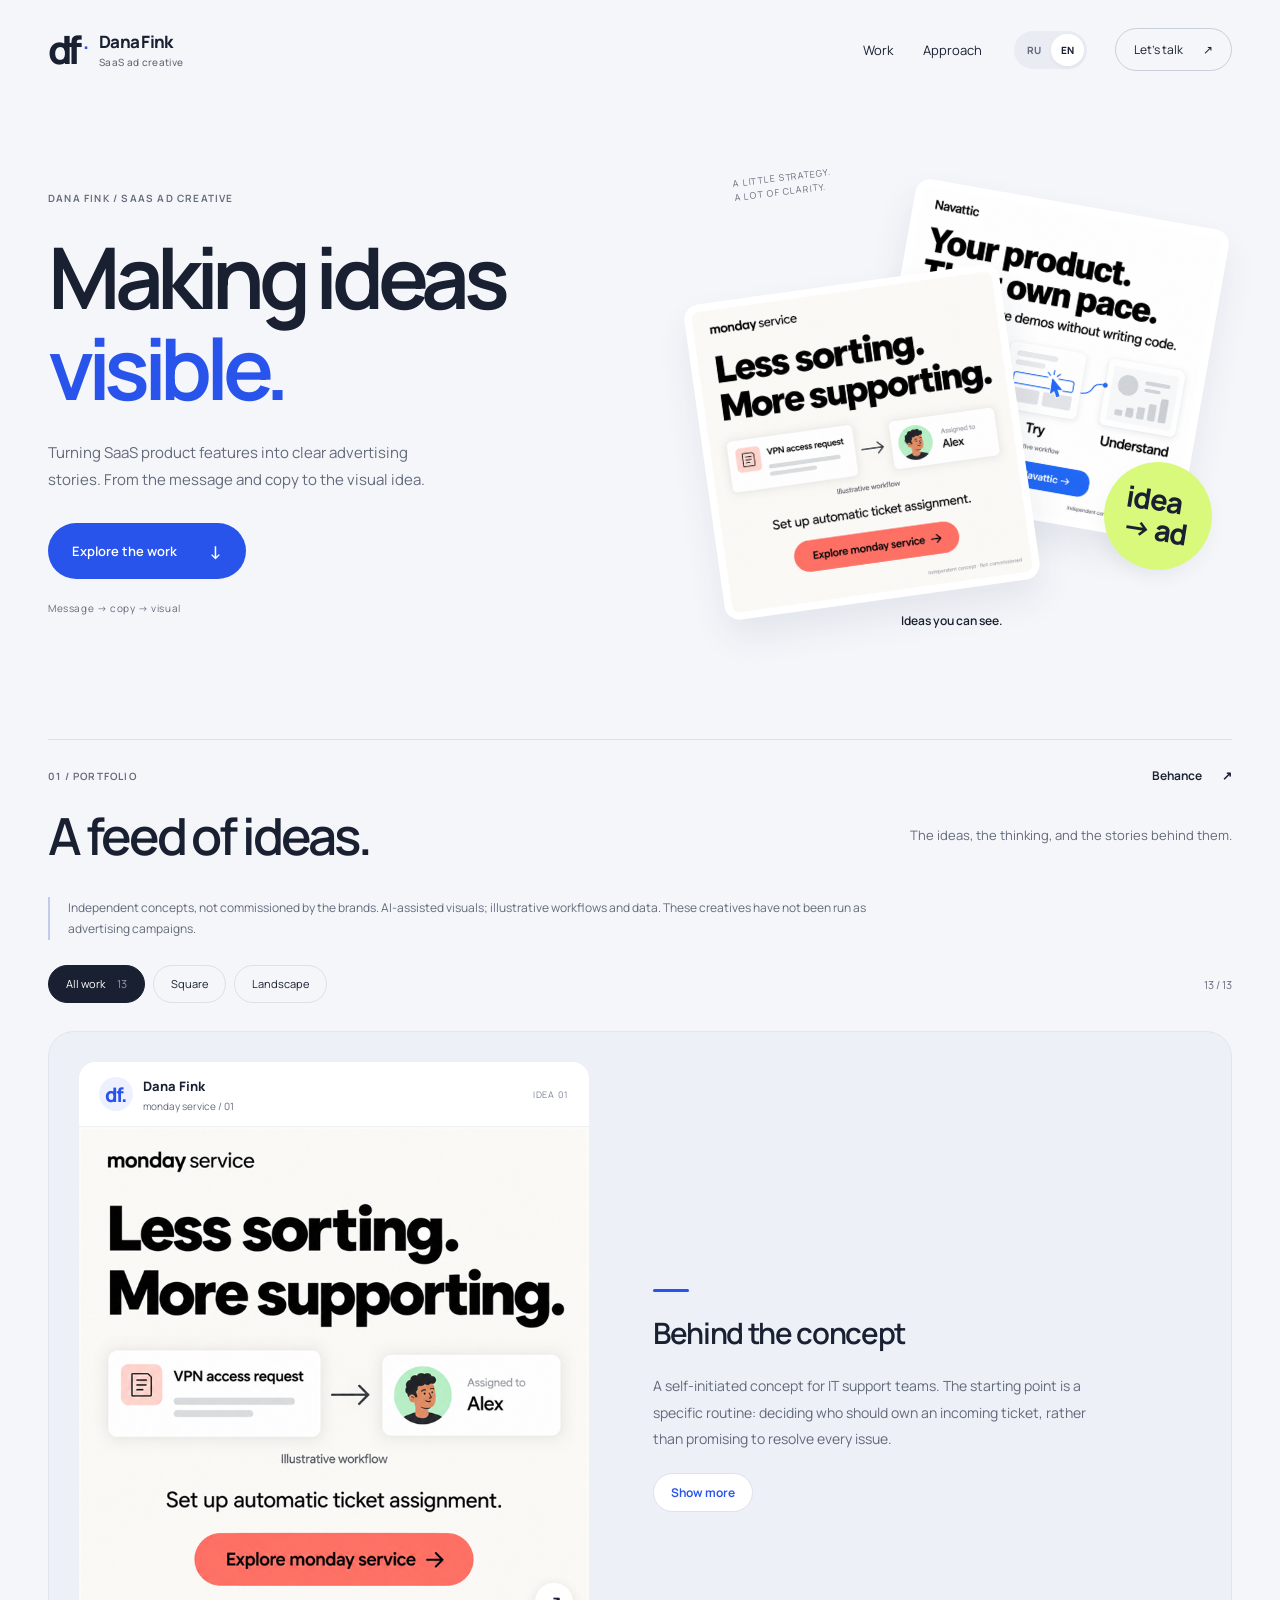
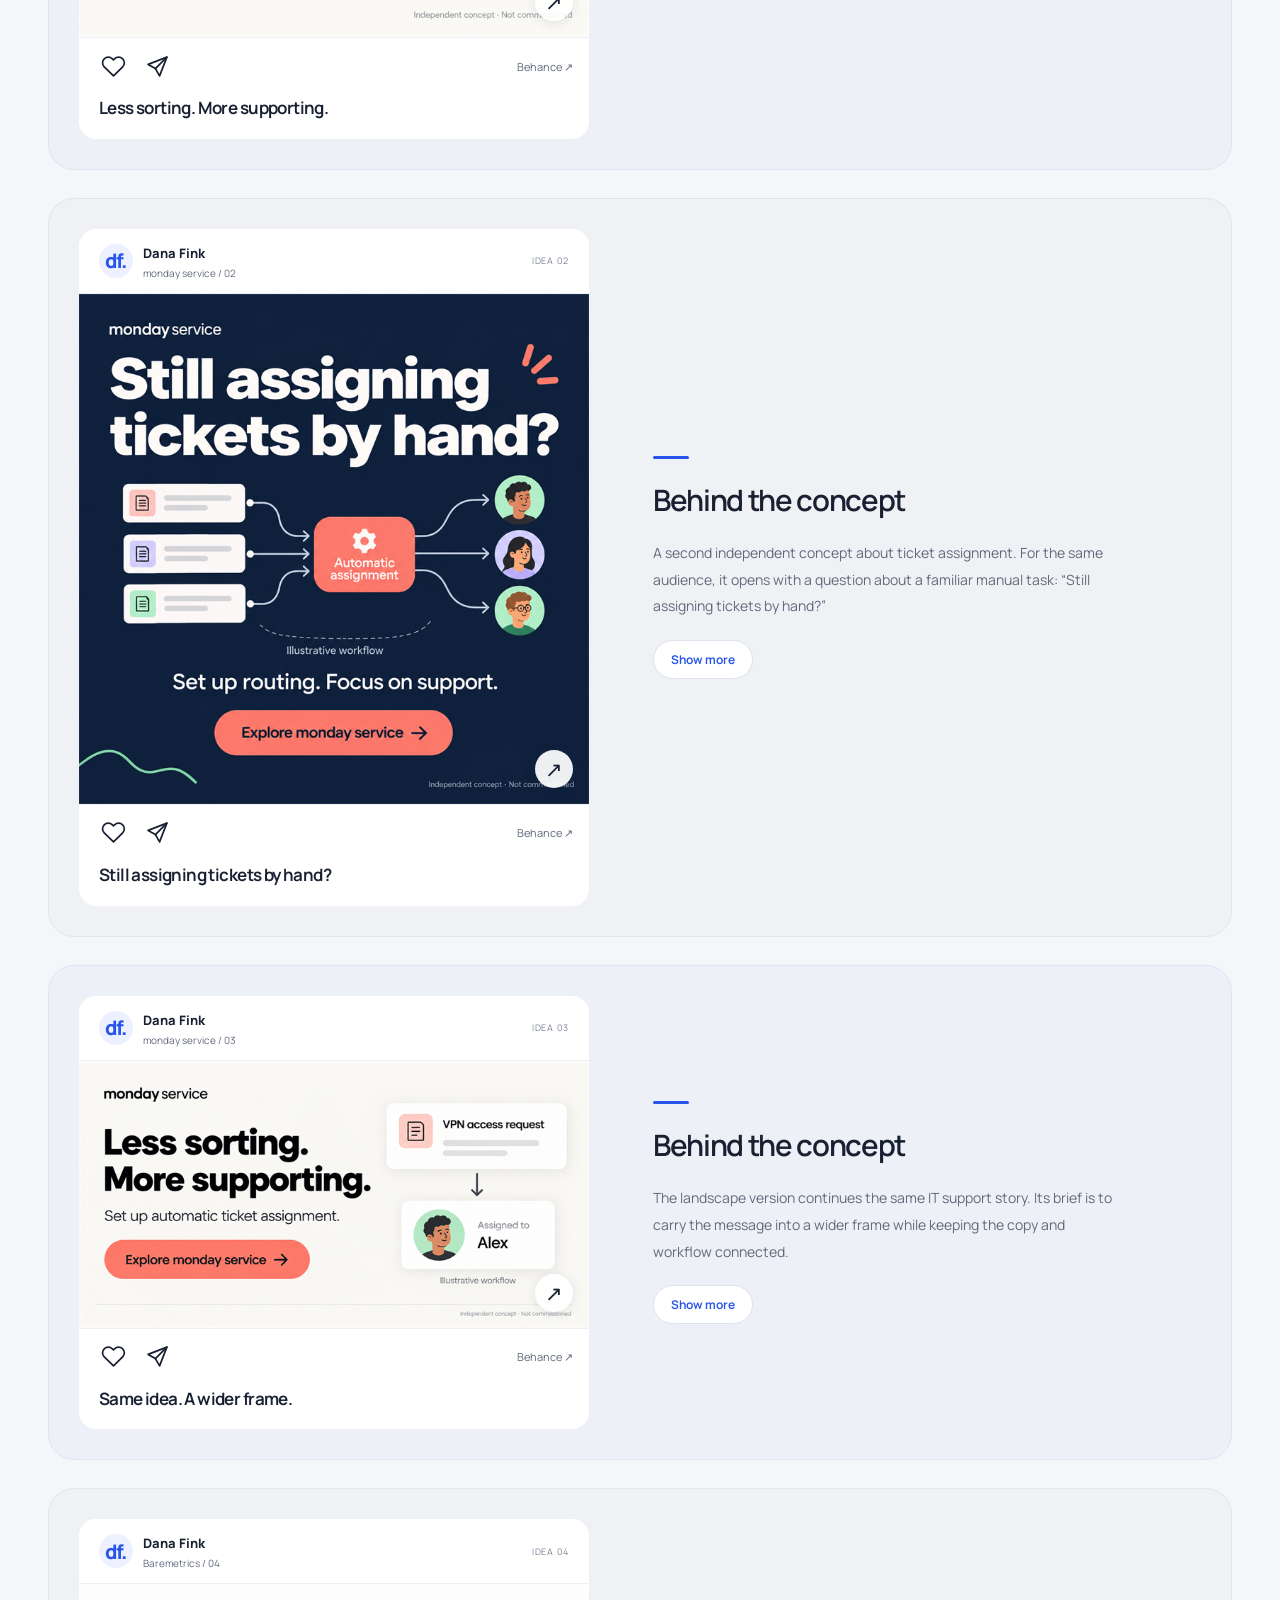
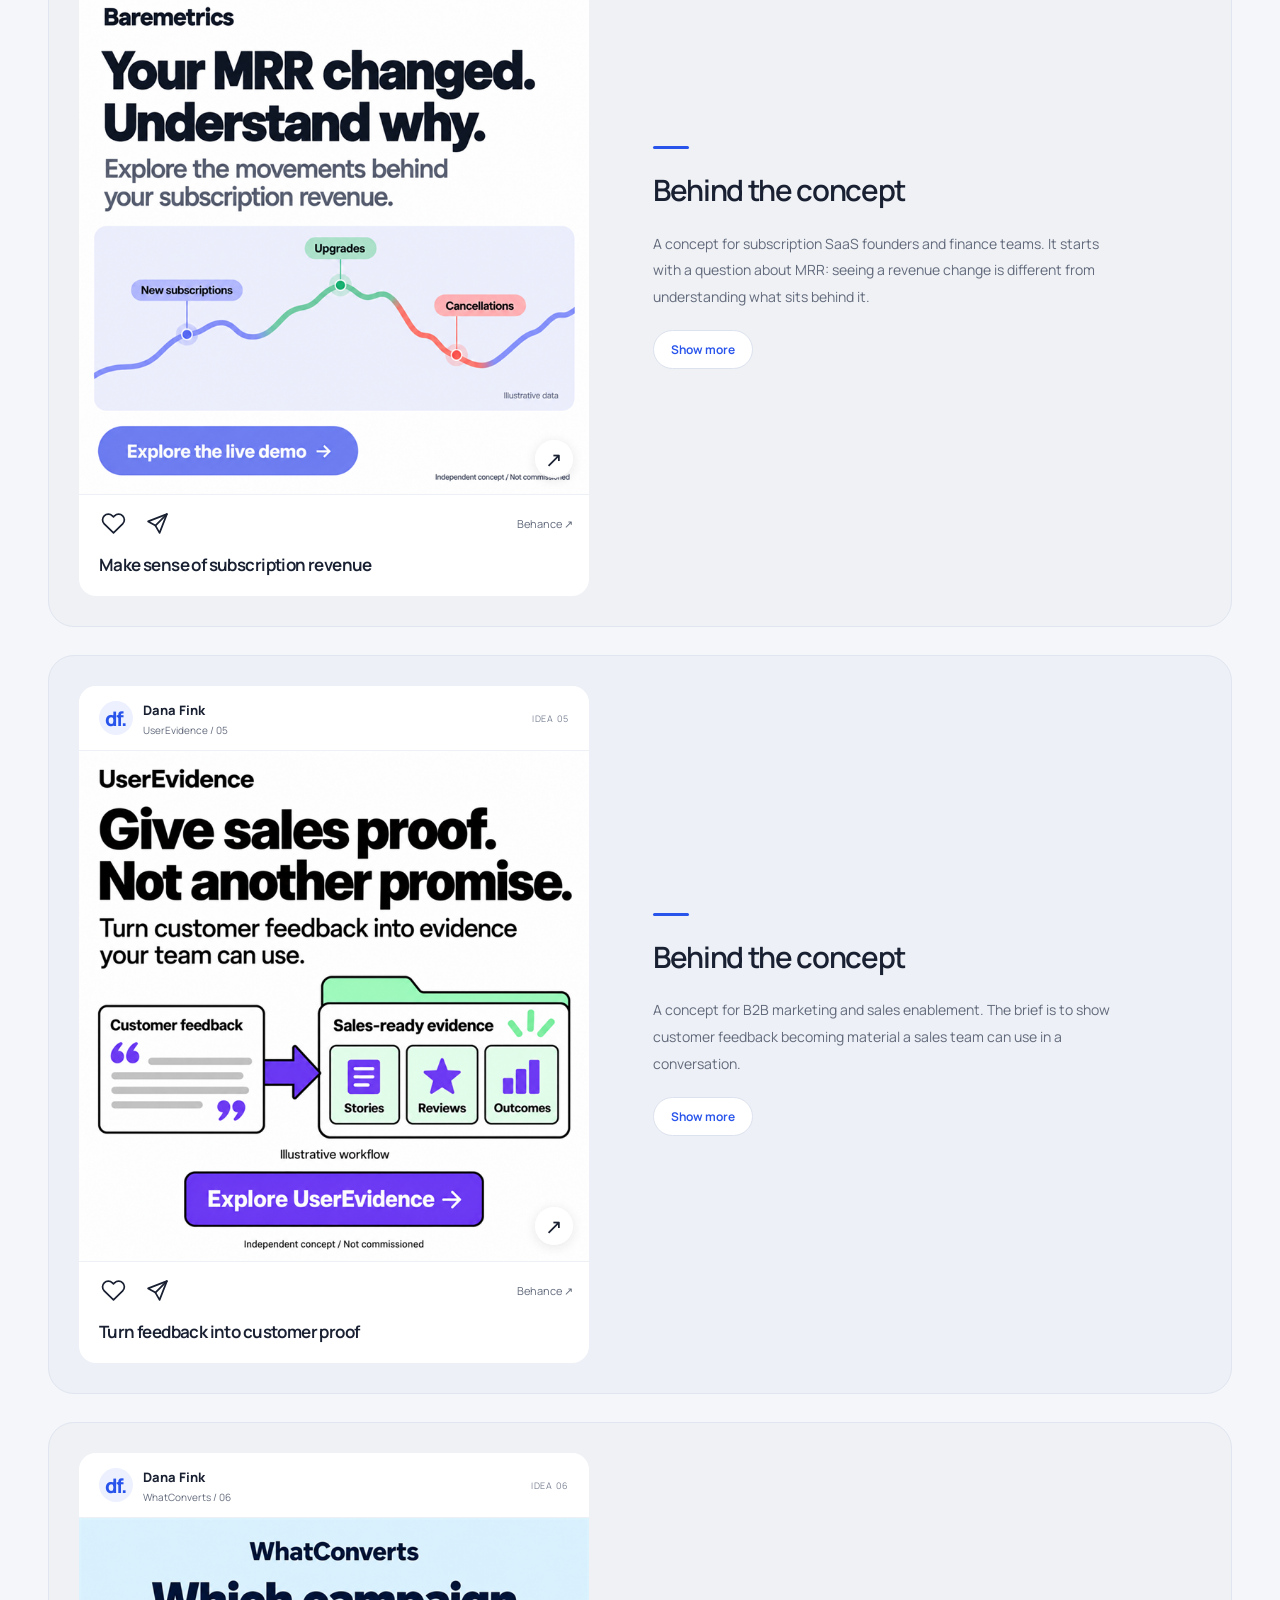
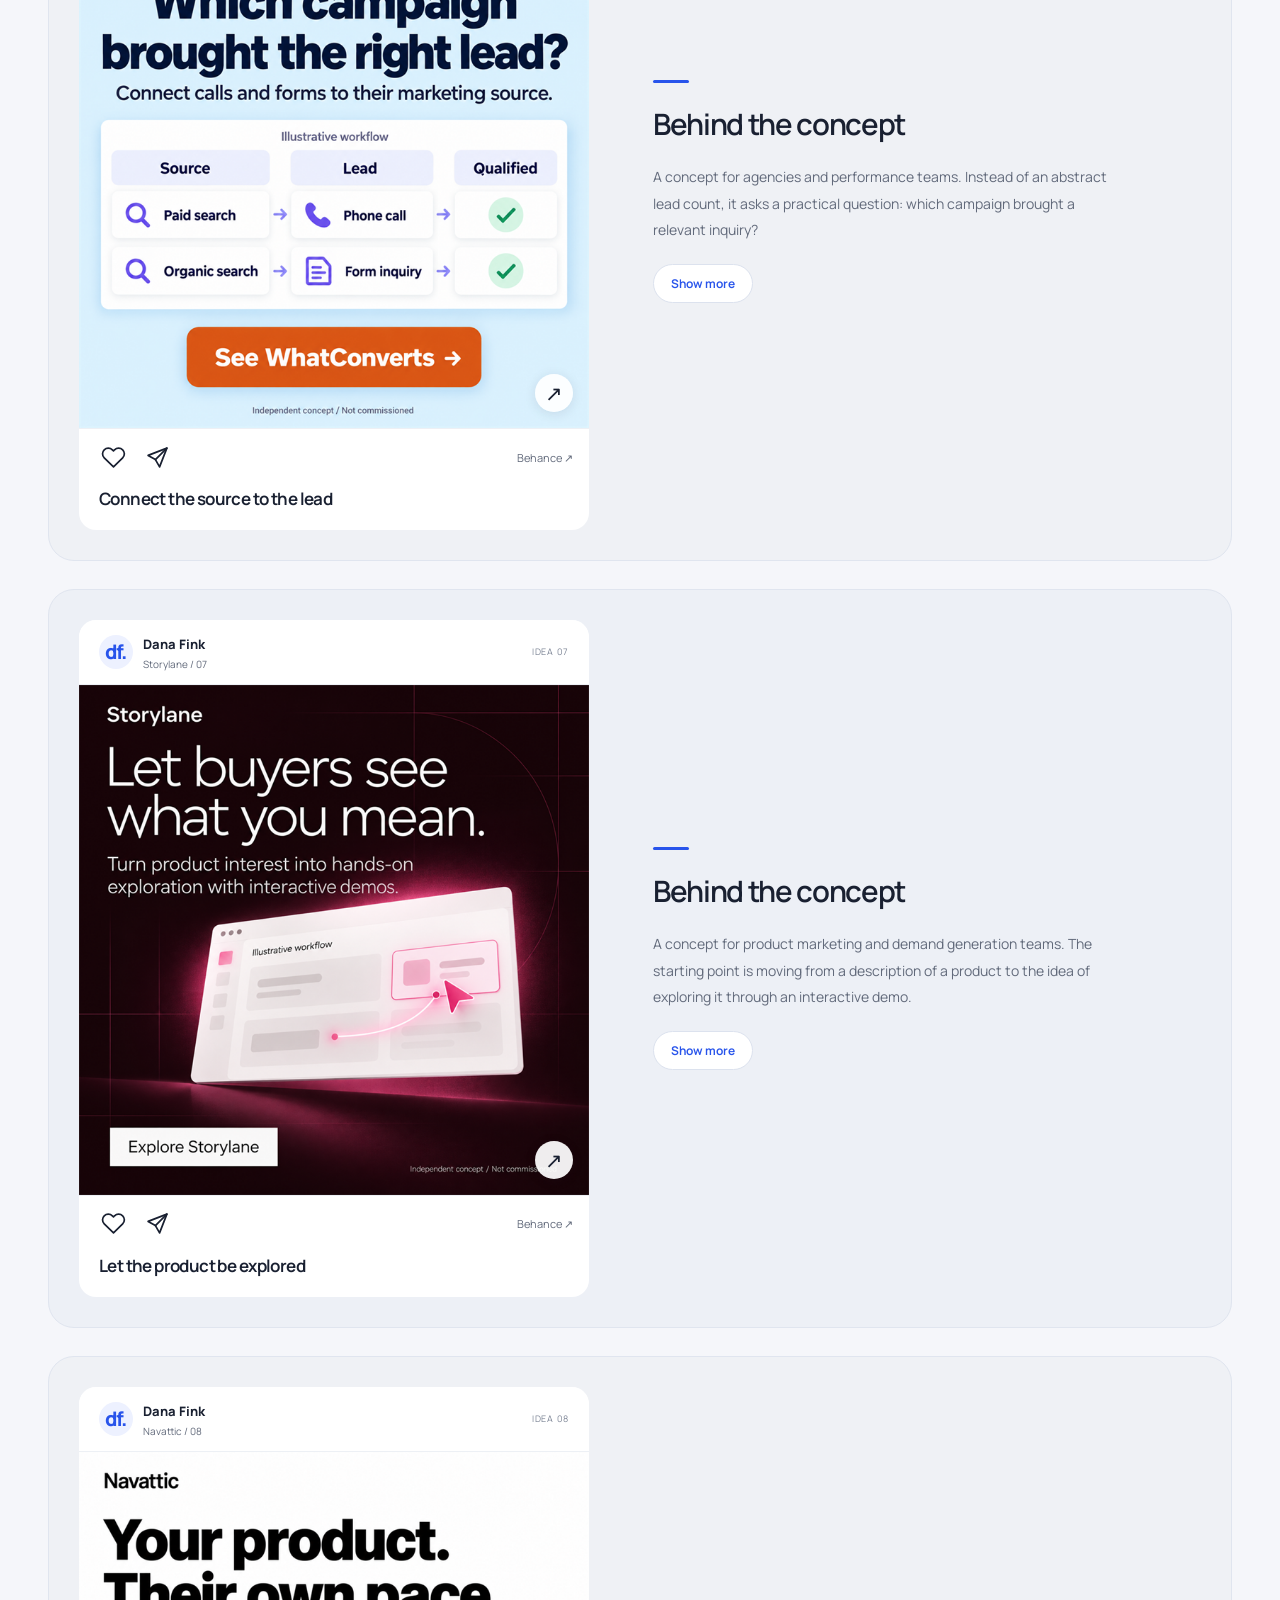
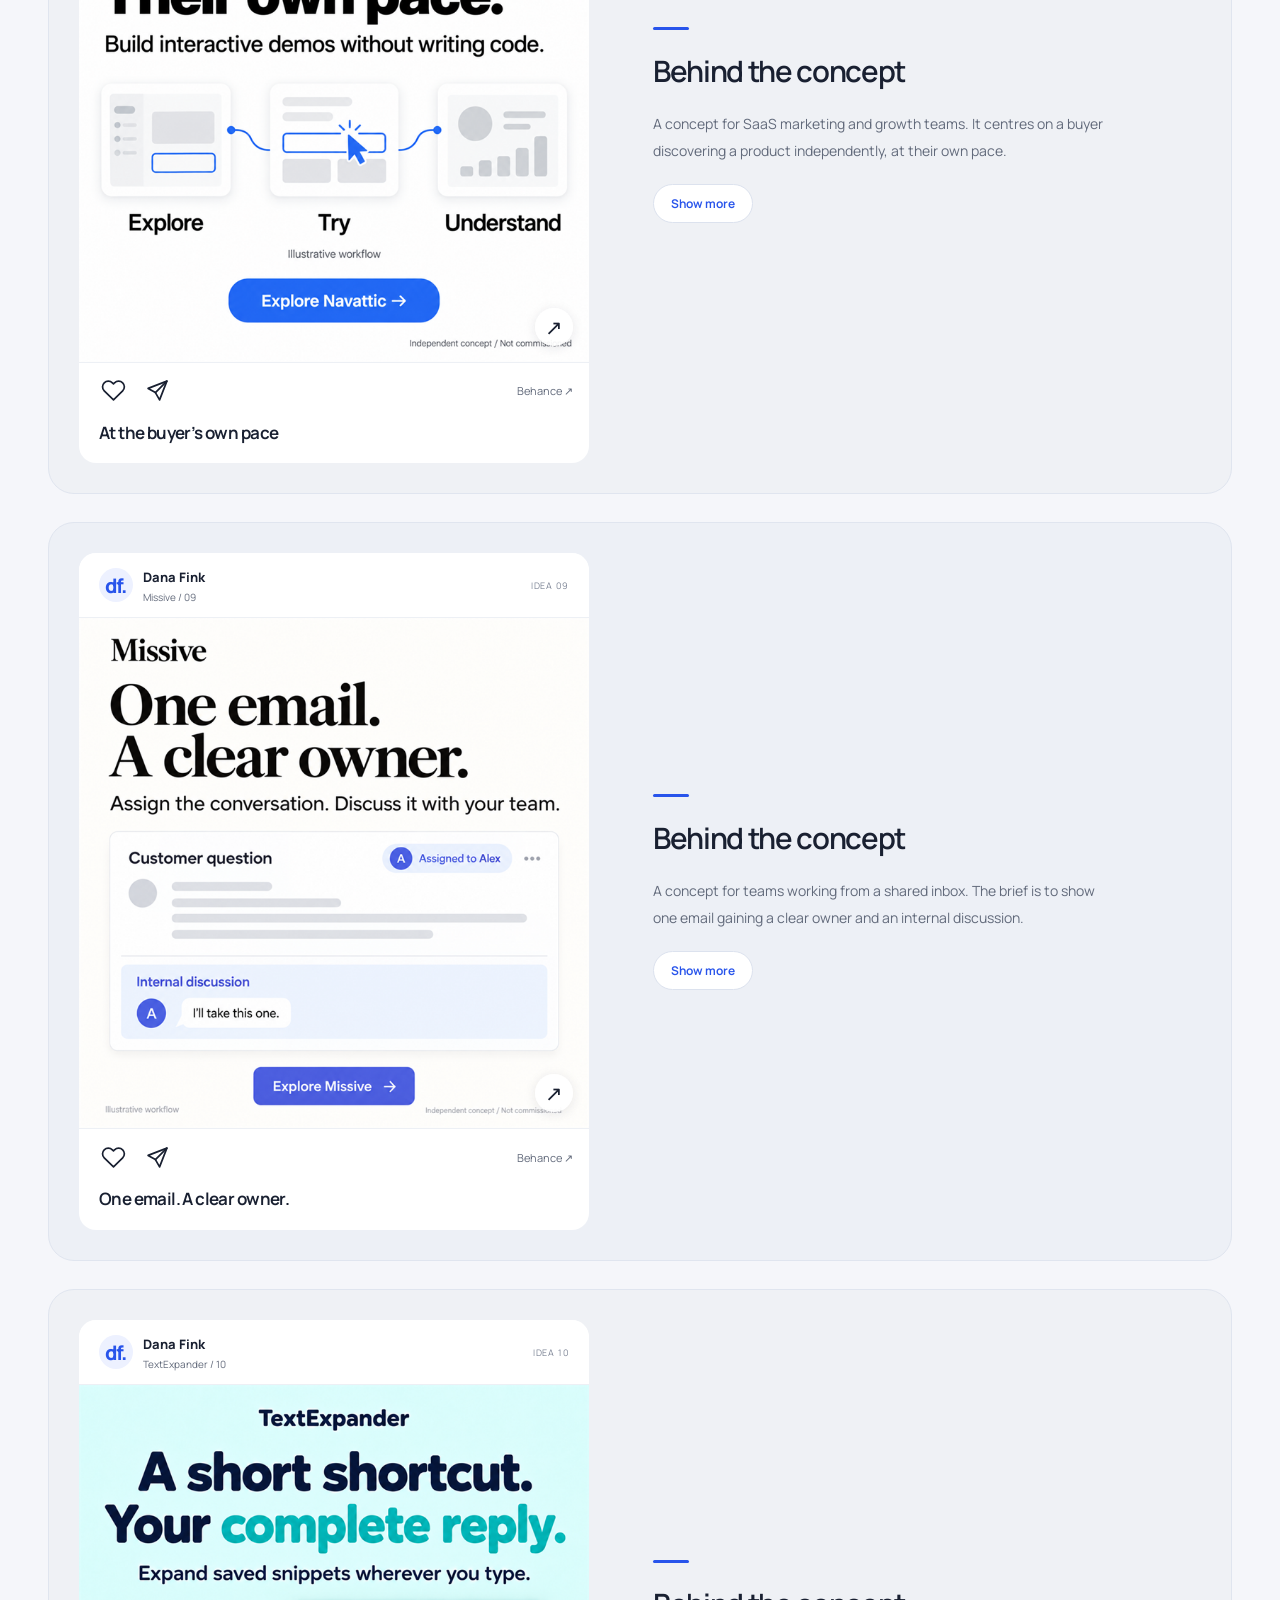
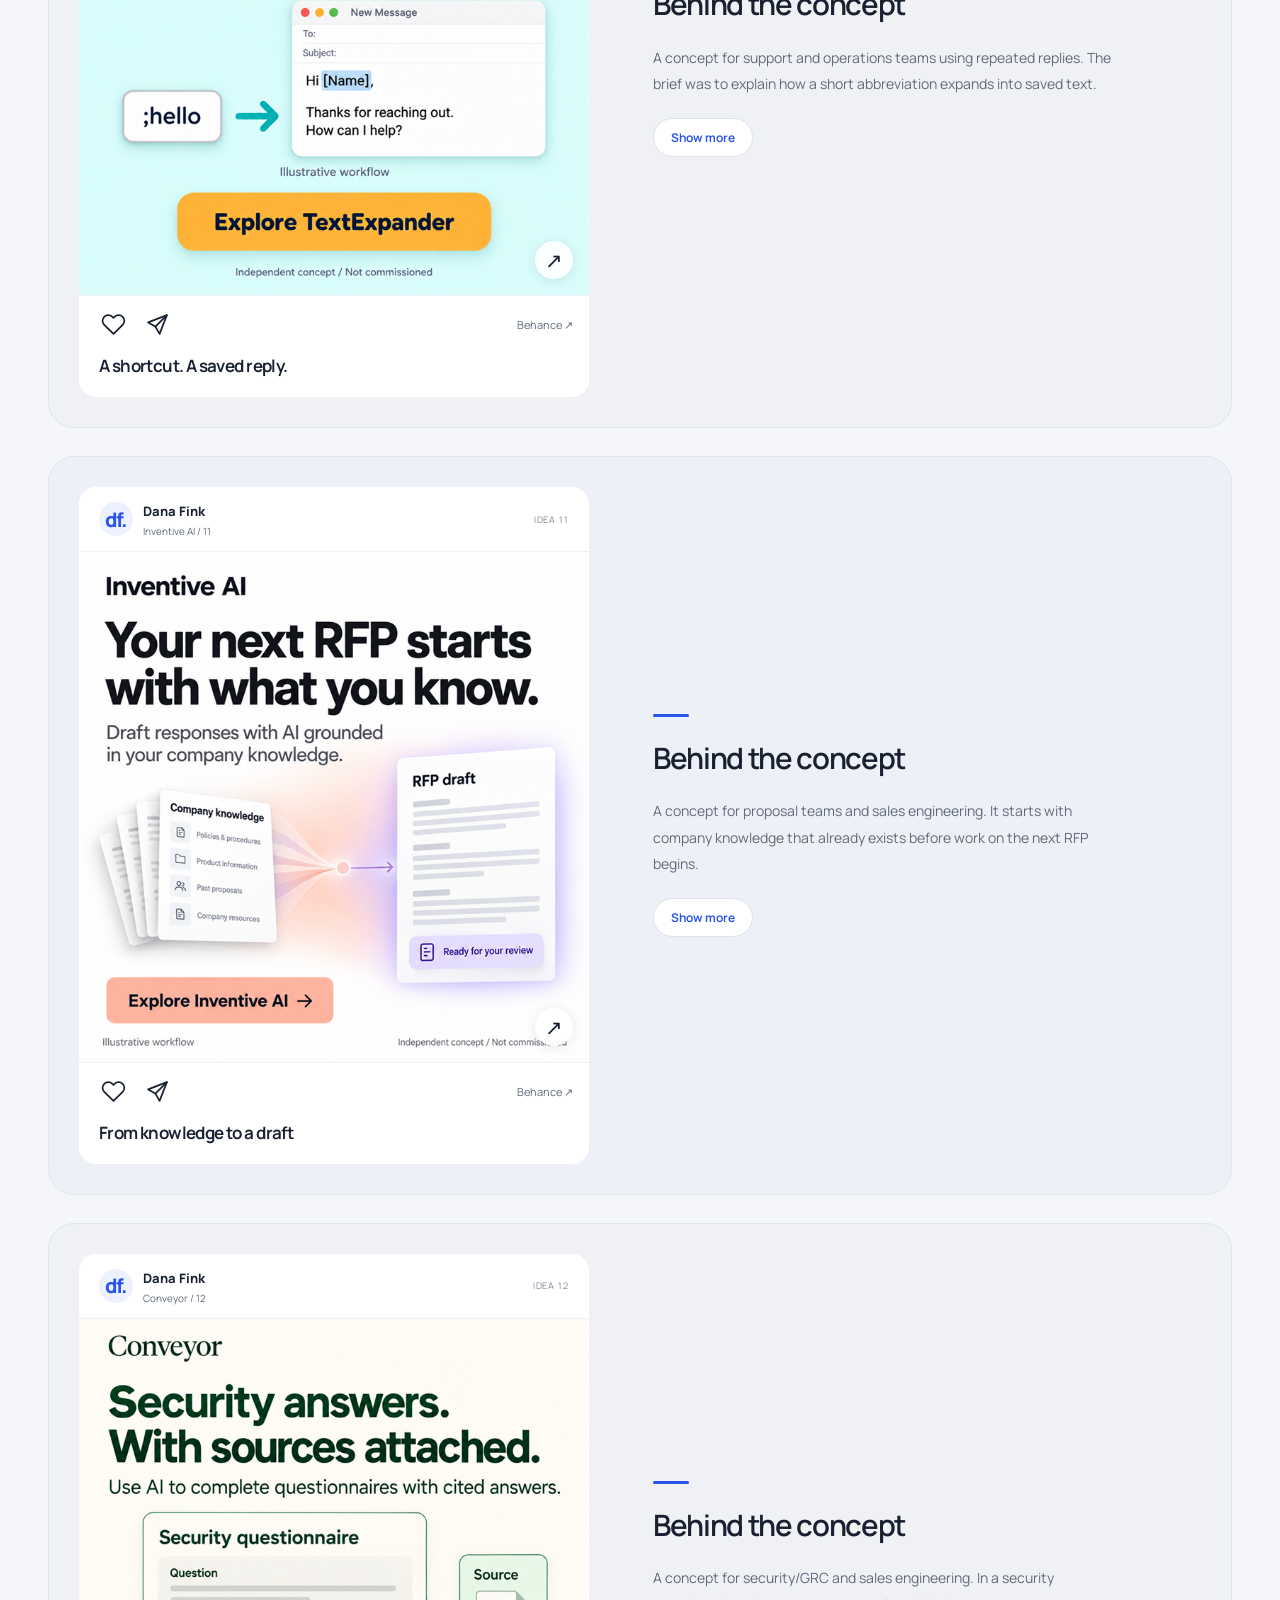
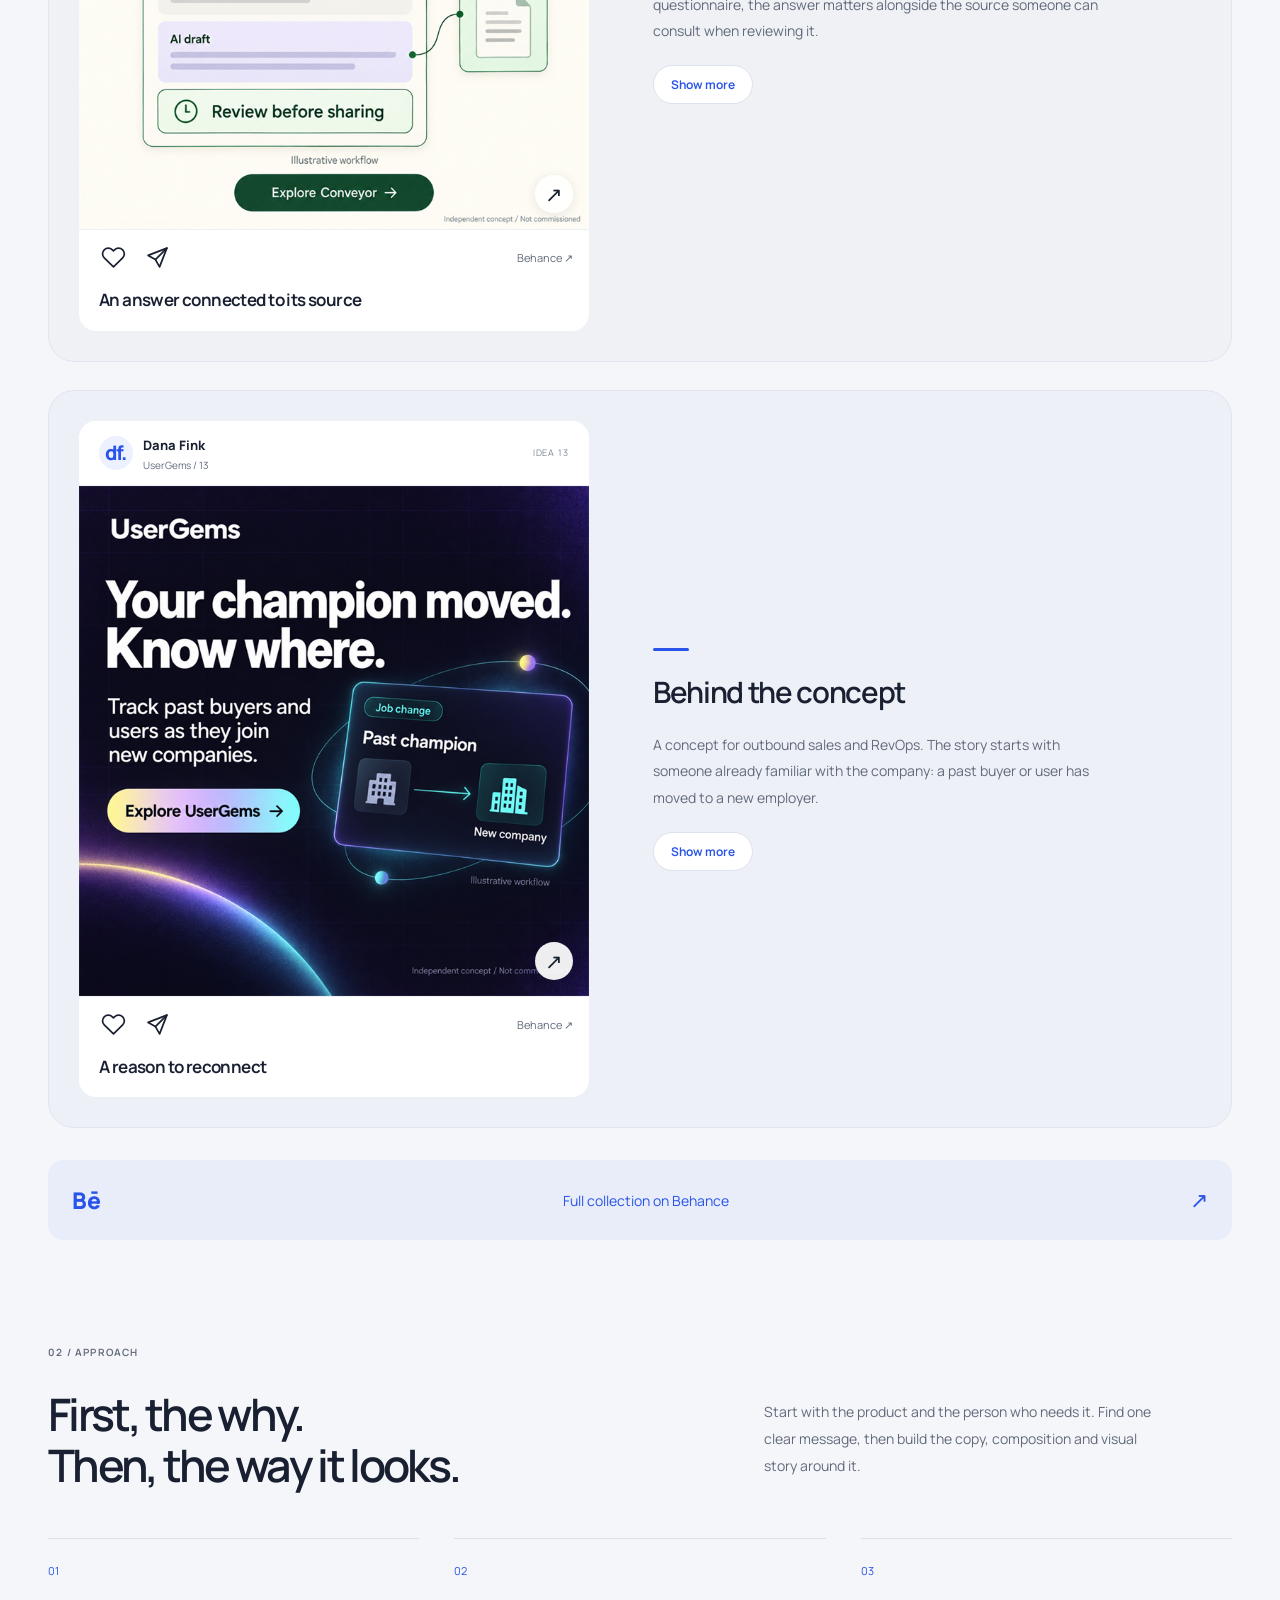
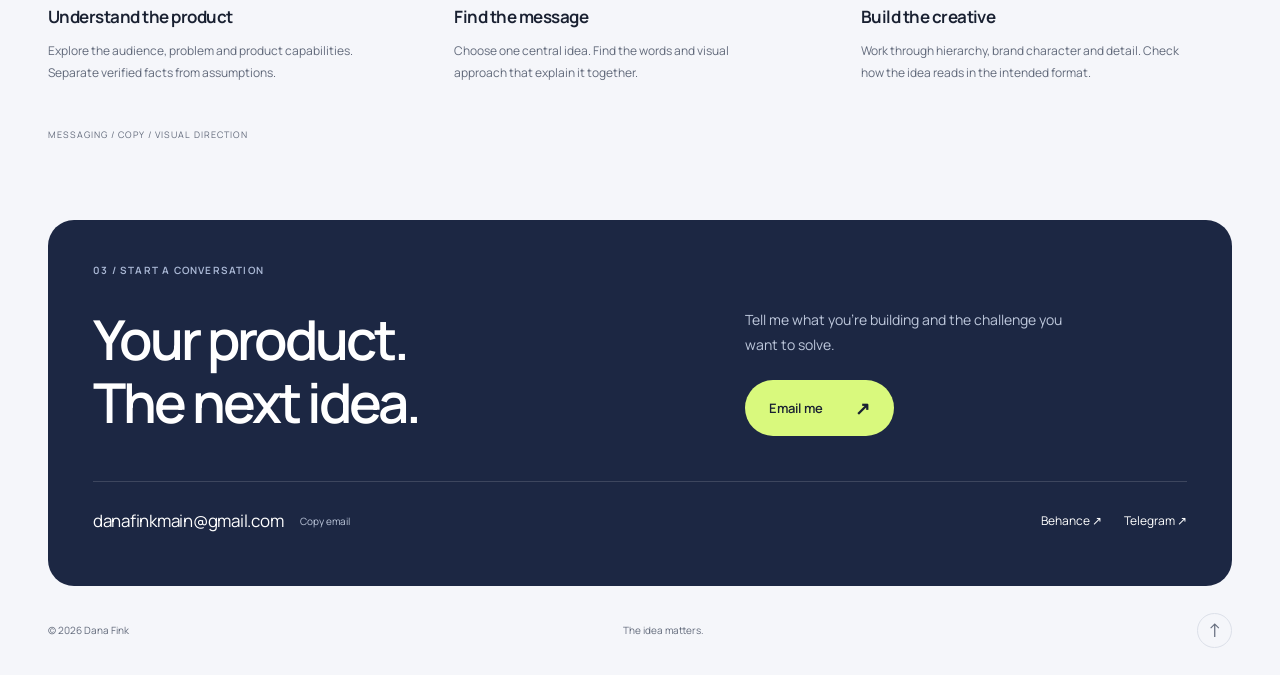
==== commit 6047742a: "Pair desktop creative cards with side-by-side stories" ====
--- a/index.html
+++ b/index.html
@@ -3,23 +3,24 @@
 <body><a class="skip" href="#main" data-i18n="skip">Skip to content</a>
 <header class="header wrap"><a class="identity" href="#" aria-label="Dana Fink"><span class="monogram" aria-hidden="true">df<span>.</span></span><span>Dana Fink<small>SaaS ad creative</small></span></a><nav aria-label="Navigation"><a href="#work" data-i18n="navWork">Work</a><a href="#approach" data-i18n="navAbout">Approach</a></nav><div class="header-end"><div class="language-switch" role="group" aria-label="Язык / Language"><button data-language="ru" aria-pressed="false">RU</button><button data-language="en" aria-pressed="true">EN</button></div><a href="#contact" class="header-contact"><span data-i18n="navContact">Let’s talk</span><span aria-hidden="true">↗</span></a></div></header>
 <main id="main"><section class="hero wrap"><div class="hero-copy"><p data-i18n="eyebrow" class="eyebrow">DANA FINK / SAAS AD CREATIVE</p><h1><span data-i18n="headline">Making ideas</span><br><span data-i18n="accent" class="accent">visible.</span></h1><p data-i18n="intro" class="intro">Turning SaaS product features into clear advertising stories. From the message and copy to the visual idea.</p><a class="button" href="#work"><span data-i18n="viewWork">Explore the work</span><span aria-hidden="true">↓</span></a><p data-i18n="heroNote" class="hero-note">Message → copy → visual</p></div><div class="hero-gallery"><span class="orbit-label" aria-hidden="true">A LITTLE STRATEGY.<br>A LOT OF CLARITY.</span><div class="hero-stack"><a href="#project-8" class="hero-preview back" aria-label="Navattic"><img src="assets/creatives/navattic-display-720.png" width="720" height="720" alt="Navattic — Your product. Their own pace."></a><a href="#project-1" class="hero-preview front" aria-label="monday service"><img src="assets/creatives/monday-service-light-v2-display-720.png" width="720" height="720" alt="monday service — Less sorting. More supporting."></a><span class="visual-badge" aria-hidden="true">idea<br><span>→ ad</span></span></div><div class="hero-caption"><span data-i18n="heroCaption">Ideas you can see.</span> </div></div></section>
-<section class="work wrap" id="work"><div class="section-top"><p data-i18n="workLabel" class="eyebrow">01 / PORTFOLIO</p><a class="behance-top" href="https://www.behance.net/bed0d1bc" target="_blank" rel="noopener noreferrer">Behance <span aria-hidden="true">↗</span></a></div><div class="work-heading"><h2 data-i18n="workTitle">A feed of ideas.</h2><p data-i18n="workIntro">The ideas, the thinking, and the stories behind them.</p></div><p class="disclaimer" data-i18n="disclaimer">Independent concepts, not commissioned by the brands. AI-assisted visuals; illustrative workflows and data. These creatives have not been run as advertising campaigns.</p><div class="gallery-tools"><div class="filters" role="group" aria-label="Format"><button data-filter="all" aria-pressed="true"><span data-i18n="all">All work</span><span>13</span></button><button data-filter="square" aria-pressed="false" data-i18n="square">Square</button><button data-filter="landscape" aria-pressed="false" data-i18n="landscape">Landscape</button></div><span class="gallery-count" aria-live="polite">13 / 13</span></div><div class="project-grid"><article class="project" data-format="square" id="project-1"><div class="post-header"><a class="post-avatar" href="#contact" aria-label="Dana Fink">df.</a><div><a href="#contact" class="post-author">Dana Fink</a><span class="post-brand">monday service / 01</span></div><span class="post-number">IDEA 01</span></div><a class="artwork" href="https://www.behance.net/gallery/255781663/SaaS-Ad-Concepts-monday-service" target="_blank" rel="noopener noreferrer" data-project="0" aria-label="View larger: monday service — Less sorting. More supporting."><img src="assets/creatives/monday-service-light-v2-display-720.png" width="720" height="720" alt="monday service — Less sorting. More supporting." loading="lazy"><span class="enlarge" aria-hidden="true">↗</span></a><div class="post-actions"><button type="button" class="like-button" data-like="1" aria-pressed="false" aria-label="Like this idea"><svg viewBox="0 0 24 24" aria-hidden="true"><path d="M20.8 4.6a5.5 5.5 0 0 0-7.8 0L12 5.7l-1.1-1.1a5.5 5.5 0 0 0-7.8 7.8L12 21l8.8-8.6a5.5 5.5 0 0 0 0-7.8Z"></path></svg></button><button type="button" class="share-button" data-share="0" aria-label="Share"><svg viewBox="0 0 24 24" aria-hidden="true"><path d="m21 3-7 18-4-7-7-4 18-7Z"></path><path d="m10 14 11-11"></path></svg></button><a class="post-behance" href="https://www.behance.net/gallery/255781663/SaaS-Ad-Concepts-monday-service" target="_blank" rel="noopener noreferrer">Behance ↗</a></div><div class="post-caption"><h3 data-project-title="0">Less sorting. More supporting.</h3><details class="case-story" data-story="0"><summary><span class="story-label" data-i18n="story">Behind the concept</span><p data-story-text="0:0" class="story-preview">A self-initiated concept for IT support teams. The starting point is a specific routine: deciding who should own an incoming ticket, rather than promising to resolve every issue.</p><span class="show-more" data-i18n="showMore">Show more</span><span class="show-less" data-i18n="showLess">Show less</span></summary><div class="story-content"><section><h4 data-i18n="analysis">The thinking</h4><p data-story-text="0:1">Automatic assignment has a clear visual sequence: incoming request → assigned teammate. “Less sorting. More supporting.” connects that mechanism to the team’s work without inventing resolution times or numerical savings.</p></section><section><h4 data-i18n="solution">The creative decision</h4><p data-story-text="0:2">One ticket and one teammate make the mechanism tangible. The light background gives the headline space, and the coral button completes the reading path. Alex and the VPN request are illustrative examples. Assigned does not mean resolved.</p></section><a href="https://monday.com/service" target="_blank" rel="noopener noreferrer"><span data-i18n="source">Product reference</span> ↗</a></div></details></div></article>
-<article class="project" data-format="square" id="project-2"><div class="post-header"><a class="post-avatar" href="#contact" aria-label="Dana Fink">df.</a><div><a href="#contact" class="post-author">Dana Fink</a><span class="post-brand">monday service / 02</span></div><span class="post-number">IDEA 02</span></div><a class="artwork" href="https://www.behance.net/gallery/255781663/SaaS-Ad-Concepts-monday-service" target="_blank" rel="noopener noreferrer" data-project="1" aria-label="View larger: monday service — Still assigning tickets by hand?"><img src="assets/creatives/monday-service-routing-v2-display-720.png" width="720" height="720" alt="monday service — Still assigning tickets by hand?" loading="lazy"><span class="enlarge" aria-hidden="true">↗</span></a><div class="post-actions"><button type="button" class="like-button" data-like="2" aria-pressed="false" aria-label="Like this idea"><svg viewBox="0 0 24 24" aria-hidden="true"><path d="M20.8 4.6a5.5 5.5 0 0 0-7.8 0L12 5.7l-1.1-1.1a5.5 5.5 0 0 0-7.8 7.8L12 21l8.8-8.6a5.5 5.5 0 0 0 0-7.8Z"></path></svg></button><button type="button" class="share-button" data-share="1" aria-label="Share"><svg viewBox="0 0 24 24" aria-hidden="true"><path d="m21 3-7 18-4-7-7-4 18-7Z"></path><path d="m10 14 11-11"></path></svg></button><a class="post-behance" href="https://www.behance.net/gallery/255781663/SaaS-Ad-Concepts-monday-service" target="_blank" rel="noopener noreferrer">Behance ↗</a></div><div class="post-caption"><h3 data-project-title="1">Still assigning tickets by hand?</h3><details class="case-story" data-story="1"><summary><span class="story-label" data-i18n="story">Behind the concept</span><p data-story-text="1:0" class="story-preview">A second independent concept about ticket assignment. For the same audience, it opens with a question about a familiar manual task: “Still assigning tickets by hand?”</p><span class="show-more" data-i18n="showMore">Show more</span><span class="show-less" data-i18n="showLess">Show less</span></summary><div class="story-content"><section><h4 data-i18n="analysis">The thinking</h4><p data-story-text="1:1">Rather than listing product features, the idea explains the assignment mechanism. During revision, the centre of the diagram changed: automatic assignment replaced an overloaded person as the focal point.</p></section><section><h4 data-i18n="solution">The creative decision</h4><p data-story-text="1:2">Requests and teammates are connected to show what happens after a ticket arrives. This is an alternative message and composition, not an A/B-test winner. No campaign comparison took place, and several elements differ between the versions.</p></section><a href="https://monday.com/service" target="_blank" rel="noopener noreferrer"><span data-i18n="source">Product reference</span> ↗</a></div></details></div></article>
-<article class="project" data-format="landscape" id="project-3"><div class="post-header"><a class="post-avatar" href="#contact" aria-label="Dana Fink">df.</a><div><a href="#contact" class="post-author">Dana Fink</a><span class="post-brand">monday service / 03</span></div><span class="post-number">IDEA 03</span></div><a class="artwork" href="https://www.behance.net/gallery/255781663/SaaS-Ad-Concepts-monday-service" target="_blank" rel="noopener noreferrer" data-project="2" aria-label="View larger: monday service — Same idea. A wider frame."><img src="assets/creatives/monday-service-wide-v2-display-720.png" width="720" height="377" alt="monday service — Same idea. A wider frame." loading="lazy"><span class="enlarge" aria-hidden="true">↗</span></a><div class="post-actions"><button type="button" class="like-button" data-like="3" aria-pressed="false" aria-label="Like this idea"><svg viewBox="0 0 24 24" aria-hidden="true"><path d="M20.8 4.6a5.5 5.5 0 0 0-7.8 0L12 5.7l-1.1-1.1a5.5 5.5 0 0 0-7.8 7.8L12 21l8.8-8.6a5.5 5.5 0 0 0 0-7.8Z"></path></svg></button><button type="button" class="share-button" data-share="2" aria-label="Share"><svg viewBox="0 0 24 24" aria-hidden="true"><path d="m21 3-7 18-4-7-7-4 18-7Z"></path><path d="m10 14 11-11"></path></svg></button><a class="post-behance" href="https://www.behance.net/gallery/255781663/SaaS-Ad-Concepts-monday-service" target="_blank" rel="noopener noreferrer">Behance ↗</a></div><div class="post-caption"><h3 data-project-title="2">Same idea. A wider frame.</h3><details class="case-story" data-story="2"><summary><span class="story-label" data-i18n="story">Behind the concept</span><p data-story-text="2:0" class="story-preview">The landscape version continues the same IT support story. Its brief is to carry the message into a wider frame while keeping the copy and workflow connected.</p><span class="show-more" data-i18n="showMore">Show more</span><span class="show-less" data-i18n="showLess">Show less</span></summary><div class="story-content"><section><h4 data-i18n="analysis">The thinking</h4><p data-story-text="2:1">A wide layout creates a different reading path: headline, process and action need to follow each other clearly. The adaptation is treated as its own composition rather than a cropped square.</p></section><section><h4 data-i18n="solution">The creative decision</h4><p data-story-text="2:2">It preserves the assignment message and the series’ visual direction. Small labels become less legible when reduced, so the light square remains the preferred first presentation. The landscape version can be opened at a larger size for a closer look.</p></section><a href="https://monday.com/service" target="_blank" rel="noopener noreferrer"><span data-i18n="source">Product reference</span> ↗</a></div></details></div></article>
-<article class="project" data-format="square" id="project-4"><div class="post-header"><a class="post-avatar" href="#contact" aria-label="Dana Fink">df.</a><div><a href="#contact" class="post-author">Dana Fink</a><span class="post-brand">Baremetrics / 04</span></div><span class="post-number">IDEA 04</span></div><a class="artwork" href="https://www.behance.net/gallery/255786665/Baremetrics-Independent-SaaS-Ad-Concept" target="_blank" rel="noopener noreferrer" data-project="3" aria-label="View larger: Baremetrics — Make sense of subscription revenue"><img src="assets/creatives/baremetrics-display-720.png" width="720" height="720" alt="Baremetrics — Make sense of subscription revenue" loading="lazy"><span class="enlarge" aria-hidden="true">↗</span></a><div class="post-actions"><button type="button" class="like-button" data-like="4" aria-pressed="false" aria-label="Like this idea"><svg viewBox="0 0 24 24" aria-hidden="true"><path d="M20.8 4.6a5.5 5.5 0 0 0-7.8 0L12 5.7l-1.1-1.1a5.5 5.5 0 0 0-7.8 7.8L12 21l8.8-8.6a5.5 5.5 0 0 0 0-7.8Z"></path></svg></button><button type="button" class="share-button" data-share="3" aria-label="Share"><svg viewBox="0 0 24 24" aria-hidden="true"><path d="m21 3-7 18-4-7-7-4 18-7Z"></path><path d="m10 14 11-11"></path></svg></button><a class="post-behance" href="https://www.behance.net/gallery/255786665/Baremetrics-Independent-SaaS-Ad-Concept" target="_blank" rel="noopener noreferrer">Behance ↗</a></div><div class="post-caption"><h3 data-project-title="3">Make sense of subscription revenue</h3><details class="case-story" data-story="3"><summary><span class="story-label" data-i18n="story">Behind the concept</span><p data-story-text="3:0" class="story-preview">A concept for subscription SaaS founders and finance teams. It starts with a question about MRR: seeing a revenue change is different from understanding what sits behind it.</p><span class="show-more" data-i18n="showMore">Show more</span><span class="show-less" data-i18n="showLess">Show less</span></summary><div class="story-content"><section><h4 data-i18n="analysis">The thinking</h4><p data-story-text="3:1">Subscription revenue movements provide the product foundation. A ChartMogul reference informed the principle of explaining a management question with one infographic; its forecasts and numerical claims were not carried over.</p></section><section><h4 data-i18n="solution">The creative decision</h4><p data-story-text="3:2">One illustrative line, labelled New subscriptions, Upgrades and Cancellations, explains the headline. A light canvas and pastel chart reflect Baremetrics’ visual character. This is not a real interface, measured revenue or evidence of growth.</p></section><a href="https://baremetrics.com" target="_blank" rel="noopener noreferrer"><span data-i18n="source">Product reference</span> ↗</a></div></details></div></article>
-<article class="project" data-format="square" id="project-5"><div class="post-header"><a class="post-avatar" href="#contact" aria-label="Dana Fink">df.</a><div><a href="#contact" class="post-author">Dana Fink</a><span class="post-brand">UserEvidence / 05</span></div><span class="post-number">IDEA 05</span></div><a class="artwork" href="https://www.behance.net/gallery/255786869/UserEvidence-Independent-SaaS-Ad-Concept" target="_blank" rel="noopener noreferrer" data-project="4" aria-label="View larger: UserEvidence — Turn feedback into customer proof"><img src="assets/creatives/userevidence-display-720.png" width="720" height="720" alt="UserEvidence — Turn feedback into customer proof" loading="lazy"><span class="enlarge" aria-hidden="true">↗</span></a><div class="post-actions"><button type="button" class="like-button" data-like="5" aria-pressed="false" aria-label="Like this idea"><svg viewBox="0 0 24 24" aria-hidden="true"><path d="M20.8 4.6a5.5 5.5 0 0 0-7.8 0L12 5.7l-1.1-1.1a5.5 5.5 0 0 0-7.8 7.8L12 21l8.8-8.6a5.5 5.5 0 0 0 0-7.8Z"></path></svg></button><button type="button" class="share-button" data-share="4" aria-label="Share"><svg viewBox="0 0 24 24" aria-hidden="true"><path d="m21 3-7 18-4-7-7-4 18-7Z"></path><path d="m10 14 11-11"></path></svg></button><a class="post-behance" href="https://www.behance.net/gallery/255786869/UserEvidence-Independent-SaaS-Ad-Concept" target="_blank" rel="noopener noreferrer">Behance ↗</a></div><div class="post-caption"><h3 data-project-title="4">Turn feedback into customer proof</h3><details class="case-story" data-story="4"><summary><span class="story-label" data-i18n="story">Behind the concept</span><p data-story-text="4:0" class="story-preview">A concept for B2B marketing and sales enablement. The brief is to show customer feedback becoming material a sales team can use in a conversation.</p><span class="show-more" data-i18n="showMore">Show more</span><span class="show-less" data-i18n="showLess">Show less</span></summary><div class="story-content"><section><h4 data-i18n="analysis">The thinking</h4><p data-story-text="4:1">The message is built around the contrast between proof and promise. A G2 reference informed the combination of bold copy and customer voice, without bringing over a portrait, testimonial or claimed outcome.</p></section><section><h4 data-i18n="solution">The creative decision</h4><p data-story-text="4:2">The feedback → evidence diagram makes transformation the central event. Quotation marks stand for a type of material, not an invented customer quote. A bold black headline and purple accents connect the idea to UserEvidence’s visual character.</p></section><a href="https://userevidence.com" target="_blank" rel="noopener noreferrer"><span data-i18n="source">Product reference</span> ↗</a></div></details></div></article>
-<article class="project" data-format="square" id="project-6"><div class="post-header"><a class="post-avatar" href="#contact" aria-label="Dana Fink">df.</a><div><a href="#contact" class="post-author">Dana Fink</a><span class="post-brand">WhatConverts / 06</span></div><span class="post-number">IDEA 06</span></div><a class="artwork" href="https://www.behance.net/gallery/255786931/WhatConverts-Independent-SaaS-Ad-Concept" target="_blank" rel="noopener noreferrer" data-project="5" aria-label="View larger: WhatConverts — Connect the source to the lead"><img src="assets/creatives/whatconverts-display-720.png" width="720" height="720" alt="WhatConverts — Connect the source to the lead" loading="lazy"><span class="enlarge" aria-hidden="true">↗</span></a><div class="post-actions"><button type="button" class="like-button" data-like="6" aria-pressed="false" aria-label="Like this idea"><svg viewBox="0 0 24 24" aria-hidden="true"><path d="M20.8 4.6a5.5 5.5 0 0 0-7.8 0L12 5.7l-1.1-1.1a5.5 5.5 0 0 0-7.8 7.8L12 21l8.8-8.6a5.5 5.5 0 0 0 0-7.8Z"></path></svg></button><button type="button" class="share-button" data-share="5" aria-label="Share"><svg viewBox="0 0 24 24" aria-hidden="true"><path d="m21 3-7 18-4-7-7-4 18-7Z"></path><path d="m10 14 11-11"></path></svg></button><a class="post-behance" href="https://www.behance.net/gallery/255786931/WhatConverts-Independent-SaaS-Ad-Concept" target="_blank" rel="noopener noreferrer">Behance ↗</a></div><div class="post-caption"><h3 data-project-title="5">Connect the source to the lead</h3><details class="case-story" data-story="5"><summary><span class="story-label" data-i18n="story">Behind the concept</span><p data-story-text="5:0" class="story-preview">A concept for agencies and performance teams. Instead of an abstract lead count, it asks a practical question: which campaign brought a relevant inquiry?</p><span class="show-more" data-i18n="showMore">Show more</span><span class="show-less" data-i18n="showLess">Show less</span></summary><div class="story-content"><section><h4 data-i18n="analysis">The thinking</h4><p data-story-text="5:1">The connection between source, call or form, and qualification comes from the product research. A CallRail reference informed the link between marketing and a valuable inquiry; a reporting structure replaces the phone-and-coins metaphor.</p></section><section><h4 data-i18n="solution">The creative decision</h4><p data-story-text="5:2">Two illustrative rows make Source → Lead → Qualified easy to follow. A blue field and white cards keep attention on the information. The checkmarks are examples, not a claim that every lead qualifies or that qualification is always automatic.</p></section><a href="https://www.whatconverts.com" target="_blank" rel="noopener noreferrer"><span data-i18n="source">Product reference</span> ↗</a></div></details></div></article>
-<article class="project" data-format="square" id="project-7"><div class="post-header"><a class="post-avatar" href="#contact" aria-label="Dana Fink">df.</a><div><a href="#contact" class="post-author">Dana Fink</a><span class="post-brand">Storylane / 07</span></div><span class="post-number">IDEA 07</span></div><a class="artwork" href="https://www.behance.net/gallery/255787029/Storylane-Independent-SaaS-Ad-Concept" target="_blank" rel="noopener noreferrer" data-project="6" aria-label="View larger: Storylane — Let the product be explored"><img src="assets/creatives/storylane-display-720.png" width="720" height="720" alt="Storylane — Let the product be explored" loading="lazy"><span class="enlarge" aria-hidden="true">↗</span></a><div class="post-actions"><button type="button" class="like-button" data-like="7" aria-pressed="false" aria-label="Like this idea"><svg viewBox="0 0 24 24" aria-hidden="true"><path d="M20.8 4.6a5.5 5.5 0 0 0-7.8 0L12 5.7l-1.1-1.1a5.5 5.5 0 0 0-7.8 7.8L12 21l8.8-8.6a5.5 5.5 0 0 0 0-7.8Z"></path></svg></button><button type="button" class="share-button" data-share="6" aria-label="Share"><svg viewBox="0 0 24 24" aria-hidden="true"><path d="m21 3-7 18-4-7-7-4 18-7Z"></path><path d="m10 14 11-11"></path></svg></button><a class="post-behance" href="https://www.behance.net/gallery/255787029/Storylane-Independent-SaaS-Ad-Concept" target="_blank" rel="noopener noreferrer">Behance ↗</a></div><div class="post-caption"><h3 data-project-title="6">Let the product be explored</h3><details class="case-story" data-story="6"><summary><span class="story-label" data-i18n="story">Behind the concept</span><p data-story-text="6:0" class="story-preview">A concept for product marketing and demand generation teams. The starting point is moving from a description of a product to the idea of exploring it through an interactive demo.</p><span class="show-more" data-i18n="showMore">Show more</span><span class="show-less" data-i18n="showLess">Show less</span></summary><div class="story-content"><section><h4 data-i18n="analysis">The thinking</h4><p data-story-text="6:1">The focus is Demo Suite and buyer-led exploration. A Demostack reference informed the use of one buyer-facing message and large typography, not a copied interface.</p></section><section><h4 data-i18n="solution">The creative decision</h4><p data-story-text="6:2">A cursor and a highlighted action make participation the central image. The dark burgundy setting and light window follow Storylane’s visual direction at the time of research. The window is an illustration, not a product screenshot or a working demo.</p></section><a href="https://www.storylane.io" target="_blank" rel="noopener noreferrer"><span data-i18n="source">Product reference</span> ↗</a></div></details></div></article>
-<article class="project" data-format="square" id="project-8"><div class="post-header"><a class="post-avatar" href="#contact" aria-label="Dana Fink">df.</a><div><a href="#contact" class="post-author">Dana Fink</a><span class="post-brand">Navattic / 08</span></div><span class="post-number">IDEA 08</span></div><a class="artwork" href="https://www.behance.net/gallery/255787111/Navattic-Independent-SaaS-Ad-Concept" target="_blank" rel="noopener noreferrer" data-project="7" aria-label="View larger: Navattic — At the buyer’s own pace"><img src="assets/creatives/navattic-display-720.png" width="720" height="720" alt="Navattic — At the buyer’s own pace" loading="lazy"><span class="enlarge" aria-hidden="true">↗</span></a><div class="post-actions"><button type="button" class="like-button" data-like="8" aria-pressed="false" aria-label="Like this idea"><svg viewBox="0 0 24 24" aria-hidden="true"><path d="M20.8 4.6a5.5 5.5 0 0 0-7.8 0L12 5.7l-1.1-1.1a5.5 5.5 0 0 0-7.8 7.8L12 21l8.8-8.6a5.5 5.5 0 0 0 0-7.8Z"></path></svg></button><button type="button" class="share-button" data-share="7" aria-label="Share"><svg viewBox="0 0 24 24" aria-hidden="true"><path d="m21 3-7 18-4-7-7-4 18-7Z"></path><path d="m10 14 11-11"></path></svg></button><a class="post-behance" href="https://www.behance.net/gallery/255787111/Navattic-Independent-SaaS-Ad-Concept" target="_blank" rel="noopener noreferrer">Behance ↗</a></div><div class="post-caption"><h3 data-project-title="7">At the buyer’s own pace</h3><details class="case-story" data-story="7"><summary><span class="story-label" data-i18n="story">Behind the concept</span><p data-story-text="7:0" class="story-preview">A concept for SaaS marketing and growth teams. It centres on a buyer discovering a product independently, at their own pace.</p><span class="show-more" data-i18n="showMore">Show more</span><span class="show-less" data-i18n="showLess">Show less</span></summary><div class="story-content"><section><h4 data-i18n="analysis">The thinking</h4><p data-story-text="7:1">The research connected two layers of the message: self-guided exploration for the buyer and no-code demo creation for the team. Unlike Storylane’s single interaction, this concept tells its story through a sequence.</p></section><section><h4 data-i18n="solution">The creative decision</h4><p data-story-text="7:2">Explore → Try → Understand are connected by a blue line. White, black and blue follow Navattic’s published palette as a visual guide. The illustrative screens show a discovery journey, not real interface captures or a measured learning outcome.</p></section><a href="https://www.navattic.com/product/interactive-demos" target="_blank" rel="noopener noreferrer"><span data-i18n="source">Product reference</span> ↗</a></div></details></div></article>
-<article class="project" data-format="square" id="project-9"><div class="post-header"><a class="post-avatar" href="#contact" aria-label="Dana Fink">df.</a><div><a href="#contact" class="post-author">Dana Fink</a><span class="post-brand">Missive / 09</span></div><span class="post-number">IDEA 09</span></div><a class="artwork" href="https://www.behance.net/gallery/255787175/Missive-Independent-SaaS-Ad-Concept" target="_blank" rel="noopener noreferrer" data-project="8" aria-label="View larger: Missive — One email. A clear owner."><img src="assets/creatives/missive-display-720.png" width="720" height="720" alt="Missive — One email. A clear owner." loading="lazy"><span class="enlarge" aria-hidden="true">↗</span></a><div class="post-actions"><button type="button" class="like-button" data-like="9" aria-pressed="false" aria-label="Like this idea"><svg viewBox="0 0 24 24" aria-hidden="true"><path d="M20.8 4.6a5.5 5.5 0 0 0-7.8 0L12 5.7l-1.1-1.1a5.5 5.5 0 0 0-7.8 7.8L12 21l8.8-8.6a5.5 5.5 0 0 0 0-7.8Z"></path></svg></button><button type="button" class="share-button" data-share="8" aria-label="Share"><svg viewBox="0 0 24 24" aria-hidden="true"><path d="m21 3-7 18-4-7-7-4 18-7Z"></path><path d="m10 14 11-11"></path></svg></button><a class="post-behance" href="https://www.behance.net/gallery/255787175/Missive-Independent-SaaS-Ad-Concept" target="_blank" rel="noopener noreferrer">Behance ↗</a></div><div class="post-caption"><h3 data-project-title="8">One email. A clear owner.</h3><details class="case-story" data-story="8"><summary><span class="story-label" data-i18n="story">Behind the concept</span><p data-story-text="8:0" class="story-preview">A concept for teams working from a shared inbox. The brief is to show one email gaining a clear owner and an internal discussion.</p><span class="show-more" data-i18n="showMore">Show more</span><span class="show-less" data-i18n="showLess">Show less</span></summary><div class="story-content"><section><h4 data-i18n="analysis">The thinking</h4><p data-story-text="8:1">Instead of a broad productivity promise, it focuses on two visible actions: assign the conversation and discuss it with the team. A Front reference informed the focus on a coordination problem; the new execution takes a calmer tone.</p></section><section><h4 data-i18n="solution">The creative decision</h4><p data-story-text="8:2">One inquiry, an assignment to Alex and “I’ll take this one” tell a small work story. The light canvas, blue accent and headline character follow observations of Missive. The teammate and conversation are fictional examples, not a customer testimonial.</p></section><a href="https://missiveapp.com" target="_blank" rel="noopener noreferrer"><span data-i18n="source">Product reference</span> ↗</a></div></details></div></article>
-<article class="project" data-format="square" id="project-10"><div class="post-header"><a class="post-avatar" href="#contact" aria-label="Dana Fink">df.</a><div><a href="#contact" class="post-author">Dana Fink</a><span class="post-brand">TextExpander / 10</span></div><span class="post-number">IDEA 10</span></div><a class="artwork" href="https://www.behance.net/gallery/255787229/TextExpander-Independent-SaaS-Ad-Concept" target="_blank" rel="noopener noreferrer" data-project="9" aria-label="View larger: TextExpander — A shortcut. A saved reply."><img src="assets/creatives/textexpander-display-720.png" width="720" height="720" alt="TextExpander — A shortcut. A saved reply." loading="lazy"><span class="enlarge" aria-hidden="true">↗</span></a><div class="post-actions"><button type="button" class="like-button" data-like="10" aria-pressed="false" aria-label="Like this idea"><svg viewBox="0 0 24 24" aria-hidden="true"><path d="M20.8 4.6a5.5 5.5 0 0 0-7.8 0L12 5.7l-1.1-1.1a5.5 5.5 0 0 0-7.8 7.8L12 21l8.8-8.6a5.5 5.5 0 0 0 0-7.8Z"></path></svg></button><button type="button" class="share-button" data-share="9" aria-label="Share"><svg viewBox="0 0 24 24" aria-hidden="true"><path d="m21 3-7 18-4-7-7-4 18-7Z"></path><path d="m10 14 11-11"></path></svg></button><a class="post-behance" href="https://www.behance.net/gallery/255787229/TextExpander-Independent-SaaS-Ad-Concept" target="_blank" rel="noopener noreferrer">Behance ↗</a></div><div class="post-caption"><h3 data-project-title="9">A shortcut. A saved reply.</h3><details class="case-story" data-story="9"><summary><span class="story-label" data-i18n="story">Behind the concept</span><p data-story-text="9:0" class="story-preview">A concept for support and operations teams using repeated replies. The brief was to explain how a short abbreviation expands into saved text.</p><span class="show-more" data-i18n="showMore">Show more</span><span class="show-less" data-i18n="showLess">Show less</span></summary><div class="story-content"><section><h4 data-i18n="analysis">The thinking</h4><p data-story-text="9:1">An email context makes the result concrete. A Grammarly reference informed the presentation of text inside a work setting, but its AI rewriting mechanism is not attributed to TextExpander: this is snippet expansion.</p></section><section><h4 data-i18n="solution">The creative decision</h4><p data-story-text="9:2">The ;hello block, arrow and complete reply form a clear cause-and-effect sequence. In the selected v03 revision, the abbreviation and arrow were moved closer to the reply. The example email is illustrative; the creative does not promise new text generation or automatic sending.</p></section><a href="https://textexpander.com" target="_blank" rel="noopener noreferrer"><span data-i18n="source">Product reference</span> ↗</a></div></details></div></article>
-<article class="project" data-format="square" id="project-11"><div class="post-header"><a class="post-avatar" href="#contact" aria-label="Dana Fink">df.</a><div><a href="#contact" class="post-author">Dana Fink</a><span class="post-brand">Inventive AI / 11</span></div><span class="post-number">IDEA 11</span></div><a class="artwork" href="https://www.behance.net/gallery/255787277/Inventive-AI-Independent-SaaS-Ad-Concept" target="_blank" rel="noopener noreferrer" data-project="10" aria-label="View larger: Inventive AI — From knowledge to a draft"><img src="assets/creatives/inventive-ai-display-720.png" width="720" height="720" alt="Inventive AI — From knowledge to a draft" loading="lazy"><span class="enlarge" aria-hidden="true">↗</span></a><div class="post-actions"><button type="button" class="like-button" data-like="11" aria-pressed="false" aria-label="Like this idea"><svg viewBox="0 0 24 24" aria-hidden="true"><path d="M20.8 4.6a5.5 5.5 0 0 0-7.8 0L12 5.7l-1.1-1.1a5.5 5.5 0 0 0-7.8 7.8L12 21l8.8-8.6a5.5 5.5 0 0 0 0-7.8Z"></path></svg></button><button type="button" class="share-button" data-share="10" aria-label="Share"><svg viewBox="0 0 24 24" aria-hidden="true"><path d="m21 3-7 18-4-7-7-4 18-7Z"></path><path d="m10 14 11-11"></path></svg></button><a class="post-behance" href="https://www.behance.net/gallery/255787277/Inventive-AI-Independent-SaaS-Ad-Concept" target="_blank" rel="noopener noreferrer">Behance ↗</a></div><div class="post-caption"><h3 data-project-title="10">From knowledge to a draft</h3><details class="case-story" data-story="10"><summary><span class="story-label" data-i18n="story">Behind the concept</span><p data-story-text="10:0" class="story-preview">A concept for proposal teams and sales engineering. It starts with company knowledge that already exists before work on the next RFP begins.</p><span class="show-more" data-i18n="showMore">Show more</span><span class="show-less" data-i18n="showLess">Show less</span></summary><div class="story-content"><section><h4 data-i18n="analysis">The thinking</h4><p data-story-text="10:1">Rather than promising an instant tender win, it explains a process: company resources become the foundation for a draft. Responsive and Loopio references helped focus the hierarchy and give the work a concrete object: a response.</p></section><section><h4 data-i18n="solution">The creative decision</h4><p data-story-text="10:2">Document categories converge into an RFP draft, while “Ready for your review” preserves a human review step. A light canvas and soft peach accents reflect the brand’s character. Categories and status are illustrative; no speed, accuracy or win-rate figures are used.</p></section><a href="https://www.inventive.ai" target="_blank" rel="noopener noreferrer"><span data-i18n="source">Product reference</span> ↗</a></div></details></div></article>
-<article class="project" data-format="square" id="project-12"><div class="post-header"><a class="post-avatar" href="#contact" aria-label="Dana Fink">df.</a><div><a href="#contact" class="post-author">Dana Fink</a><span class="post-brand">Conveyor / 12</span></div><span class="post-number">IDEA 12</span></div><a class="artwork" href="https://www.behance.net/gallery/255787323/Conveyor-Independent-SaaS-Ad-Concept" target="_blank" rel="noopener noreferrer" data-project="11" aria-label="View larger: Conveyor — An answer connected to its source"><img src="assets/creatives/conveyor-display-720.png" width="720" height="720" alt="Conveyor — An answer connected to its source" loading="lazy"><span class="enlarge" aria-hidden="true">↗</span></a><div class="post-actions"><button type="button" class="like-button" data-like="12" aria-pressed="false" aria-label="Like this idea"><svg viewBox="0 0 24 24" aria-hidden="true"><path d="M20.8 4.6a5.5 5.5 0 0 0-7.8 0L12 5.7l-1.1-1.1a5.5 5.5 0 0 0-7.8 7.8L12 21l8.8-8.6a5.5 5.5 0 0 0 0-7.8Z"></path></svg></button><button type="button" class="share-button" data-share="11" aria-label="Share"><svg viewBox="0 0 24 24" aria-hidden="true"><path d="m21 3-7 18-4-7-7-4 18-7Z"></path><path d="m10 14 11-11"></path></svg></button><a class="post-behance" href="https://www.behance.net/gallery/255787323/Conveyor-Independent-SaaS-Ad-Concept" target="_blank" rel="noopener noreferrer">Behance ↗</a></div><div class="post-caption"><h3 data-project-title="11">An answer connected to its source</h3><details class="case-story" data-story="11"><summary><span class="story-label" data-i18n="story">Behind the concept</span><p data-story-text="11:0" class="story-preview">A concept for security/GRC and sales engineering. In a security questionnaire, the answer matters alongside the source someone can consult when reviewing it.</p><span class="show-more" data-i18n="showMore">Show more</span><span class="show-less" data-i18n="showLess">Show less</span></summary><div class="story-content"><section><h4 data-i18n="analysis">The thinking</h4><p data-story-text="11:1">The research put the connection between an AI draft and a cited source at the centre. A Vanta reference informed the use of a small, understandable workflow fragment; the new concept replaces its progress bar with an answer, source and review.</p></section><section><h4 data-i18n="solution">The creative decision</h4><p data-story-text="11:2">Question → AI draft → Source explains the idea without a crowded dashboard. “Review before sharing” preserves the review step. Calm greens reflect Conveyor’s character. The creative does not promise error-free automation; attached means connected to a source, not an email attachment.</p></section><a href="https://www.conveyor.com" target="_blank" rel="noopener noreferrer"><span data-i18n="source">Product reference</span> ↗</a></div></details></div></article>
-<article class="project" data-format="square" id="project-13"><div class="post-header"><a class="post-avatar" href="#contact" aria-label="Dana Fink">df.</a><div><a href="#contact" class="post-author">Dana Fink</a><span class="post-brand">UserGems / 13</span></div><span class="post-number">IDEA 13</span></div><a class="artwork" href="https://www.behance.net/gallery/255787377/UserGems-Independent-SaaS-Ad-Concept" target="_blank" rel="noopener noreferrer" data-project="12" aria-label="View larger: UserGems — A reason to reconnect"><img src="assets/creatives/usergems-display-720.png" width="720" height="720" alt="UserGems — A reason to reconnect" loading="lazy"><span class="enlarge" aria-hidden="true">↗</span></a><div class="post-actions"><button type="button" class="like-button" data-like="13" aria-pressed="false" aria-label="Like this idea"><svg viewBox="0 0 24 24" aria-hidden="true"><path d="M20.8 4.6a5.5 5.5 0 0 0-7.8 0L12 5.7l-1.1-1.1a5.5 5.5 0 0 0-7.8 7.8L12 21l8.8-8.6a5.5 5.5 0 0 0 0-7.8Z"></path></svg></button><button type="button" class="share-button" data-share="12" aria-label="Share"><svg viewBox="0 0 24 24" aria-hidden="true"><path d="m21 3-7 18-4-7-7-4 18-7Z"></path><path d="m10 14 11-11"></path></svg></button><a class="post-behance" href="https://www.behance.net/gallery/255787377/UserGems-Independent-SaaS-Ad-Concept" target="_blank" rel="noopener noreferrer">Behance ↗</a></div><div class="post-caption"><h3 data-project-title="12">A reason to reconnect</h3><details class="case-story" data-story="12"><summary><span class="story-label" data-i18n="story">Behind the concept</span><p data-story-text="12:0" class="story-preview">A concept for outbound sales and RevOps. The story starts with someone already familiar with the company: a past buyer or user has moved to a new employer.</p><span class="show-more" data-i18n="showMore">Show more</span><span class="show-less" data-i18n="showLess">Show less</span></summary><div class="story-content"><section><h4 data-i18n="analysis">The thinking</h4><p data-story-text="12:1">One signal was chosen from a wider set: a job change. This focus gives a reason to reconnect without promising a ready-made deal. A 6sense reference informed the short headline and single signal instead of a complex dashboard.</p></section><section><h4 data-i18n="solution">The creative decision</h4><p data-story-text="12:2">The transition from Past champion to New company becomes the main event, while the dark palette reflects UserGems’ technology-led character. No real personal data is used. A job change does not establish budget, purchasing authority or buying intent.</p></section><a href="https://www.usergems.com/product/signals" target="_blank" rel="noopener noreferrer"><span data-i18n="source">Product reference</span> ↗</a></div></details></div></article></div><a class="collection-link" href="https://www.behance.net/gallery/255787597/SaaS-Ad-Concepts-11-Products" target="_blank" rel="noopener noreferrer"><span class="behance-symbol" aria-hidden="true">Bē</span><span data-i18n="collection">Full collection on Behance</span><span aria-hidden="true">↗</span></a></section>
+<section class="work wrap" id="work"><div class="section-top"><p data-i18n="workLabel" class="eyebrow">01 / PORTFOLIO</p><a class="behance-top" href="https://www.behance.net/bed0d1bc" target="_blank" rel="noopener noreferrer">Behance <span aria-hidden="true">↗</span></a></div><div class="work-heading"><h2 data-i18n="workTitle">A feed of ideas.</h2><p data-i18n="workIntro">The ideas, the thinking, and the stories behind them.</p></div><p class="disclaimer" data-i18n="disclaimer">Independent concepts, not commissioned by the brands. AI-assisted visuals; illustrative workflows and data. These creatives have not been run as advertising campaigns.</p><div class="gallery-tools"><div class="filters" role="group" aria-label="Format"><button data-filter="all" aria-pressed="true"><span data-i18n="all">All work</span><span>13</span></button><button data-filter="square" aria-pressed="false" data-i18n="square">Square</button><button data-filter="landscape" aria-pressed="false" data-i18n="landscape">Landscape</button></div><span class="gallery-count" aria-live="polite">13 / 13</span></div><div class="project-grid"><article class="project" data-format="square" id="project-1"><div class="post-visual"><div class="post-header"><a class="post-avatar" href="#contact" aria-label="Dana Fink">df.</a><div><a href="#contact" class="post-author">Dana Fink</a><span class="post-brand">monday service / 01</span></div><span class="post-number">IDEA 01</span></div><a class="artwork" href="https://www.behance.net/gallery/255781663/SaaS-Ad-Concepts-monday-service" target="_blank" rel="noopener noreferrer" data-project="0" aria-label="View larger: monday service — Less sorting. More supporting."><img src="assets/creatives/monday-service-light-v2-display-720.png" width="720" height="720" alt="monday service — Less sorting. More supporting." loading="lazy"><span class="enlarge" aria-hidden="true">↗</span></a><div class="post-actions"><button type="button" class="like-button" data-like="1" aria-pressed="false" aria-label="Like this idea"><svg viewBox="0 0 24 24" aria-hidden="true"><path d="M20.8 4.6a5.5 5.5 0 0 0-7.8 0L12 5.7l-1.1-1.1a5.5 5.5 0 0 0-7.8 7.8L12 21l8.8-8.6a5.5 5.5 0 0 0 0-7.8Z"></path></svg></button><button type="button" class="share-button" data-share="0" aria-label="Share"><svg viewBox="0 0 24 24" aria-hidden="true"><path d="m21 3-7 18-4-7-7-4 18-7Z"></path><path d="m10 14 11-11"></path></svg></button><a class="post-behance" href="https://www.behance.net/gallery/255781663/SaaS-Ad-Concepts-monday-service" target="_blank" rel="noopener noreferrer">Behance ↗</a></div><div class="post-title-block"><h3 data-project-title="0">Less sorting. More supporting.</h3></div></div><div class="post-caption"><details class="case-story" data-story="0"><summary><span class="story-label" data-i18n="story">Behind the concept</span><p data-story-text="0:0" class="story-preview">A self-initiated concept for IT support teams. The starting point is a specific routine: deciding who should own an incoming ticket, rather than promising to resolve every issue.</p><span class="show-more" data-i18n="showMore">Show more</span><span class="show-less" data-i18n="showLess">Show less</span></summary><div class="story-content"><section><h4 data-i18n="analysis">The thinking</h4><p data-story-text="0:1">Automatic assignment has a clear visual sequence: incoming request → assigned teammate. “Less sorting. More supporting.” connects that mechanism to the team’s work without inventing resolution times or numerical savings.</p></section><section><h4 data-i18n="solution">The creative decision</h4><p data-story-text="0:2">One ticket and one teammate make the mechanism tangible. The light background gives the headline space, and the coral button completes the reading path. Alex and the VPN request are illustrative examples. Assigned does not mean resolved.</p></section><a href="https://monday.com/service" target="_blank" rel="noopener noreferrer"><span data-i18n="source">Product reference</span> ↗</a></div></details></div></article>
+<article class="project" data-format="square" id="project-2"><div class="post-visual"><div class="post-header"><a class="post-avatar" href="#contact" aria-label="Dana Fink">df.</a><div><a href="#contact" class="post-author">Dana Fink</a><span class="post-brand">monday service / 02</span></div><span class="post-number">IDEA 02</span></div><a class="artwork" href="https://www.behance.net/gallery/255781663/SaaS-Ad-Concepts-monday-service" target="_blank" rel="noopener noreferrer" data-project="1" aria-label="View larger: monday service — Still assigning tickets by hand?"><img src="assets/creatives/monday-service-routing-v2-display-720.png" width="720" height="720" alt="monday service — Still assigning tickets by hand?" loading="lazy"><span class="enlarge" aria-hidden="true">↗</span></a><div class="post-actions"><button type="button" class="like-button" data-like="2" aria-pressed="false" aria-label="Like this idea"><svg viewBox="0 0 24 24" aria-hidden="true"><path d="M20.8 4.6a5.5 5.5 0 0 0-7.8 0L12 5.7l-1.1-1.1a5.5 5.5 0 0 0-7.8 7.8L12 21l8.8-8.6a5.5 5.5 0 0 0 0-7.8Z"></path></svg></button><button type="button" class="share-button" data-share="1" aria-label="Share"><svg viewBox="0 0 24 24" aria-hidden="true"><path d="m21 3-7 18-4-7-7-4 18-7Z"></path><path d="m10 14 11-11"></path></svg></button><a class="post-behance" href="https://www.behance.net/gallery/255781663/SaaS-Ad-Concepts-monday-service" target="_blank" rel="noopener noreferrer">Behance ↗</a></div><div class="post-title-block"><h3 data-project-title="1">Still assigning tickets by hand?</h3></div></div><div class="post-caption"><details class="case-story" data-story="1"><summary><span class="story-label" data-i18n="story">Behind the concept</span><p data-story-text="1:0" class="story-preview">A second independent concept about ticket assignment. For the same audience, it opens with a question about a familiar manual task: “Still assigning tickets by hand?”</p><span class="show-more" data-i18n="showMore">Show more</span><span class="show-less" data-i18n="showLess">Show less</span></summary><div class="story-content"><section><h4 data-i18n="analysis">The thinking</h4><p data-story-text="1:1">Rather than listing product features, the idea explains the assignment mechanism. During revision, the centre of the diagram changed: automatic assignment replaced an overloaded person as the focal point.</p></section><section><h4 data-i18n="solution">The creative decision</h4><p data-story-text="1:2">Requests and teammates are connected to show what happens after a ticket arrives. This is an alternative message and composition, not an A/B-test winner. No campaign comparison took place, and several elements differ between the versions.</p></section><a href="https://monday.com/service" target="_blank" rel="noopener noreferrer"><span data-i18n="source">Product reference</span> ↗</a></div></details></div></article>
+<article class="project" data-format="landscape" id="project-3"><div class="post-visual"><div class="post-header"><a class="post-avatar" href="#contact" aria-label="Dana Fink">df.</a><div><a href="#contact" class="post-author">Dana Fink</a><span class="post-brand">monday service / 03</span></div><span class="post-number">IDEA 03</span></div><a class="artwork" href="https://www.behance.net/gallery/255781663/SaaS-Ad-Concepts-monday-service" target="_blank" rel="noopener noreferrer" data-project="2" aria-label="View larger: monday service — Same idea. A wider frame."><img src="assets/creatives/monday-service-wide-v2-display-720.png" width="720" height="377" alt="monday service — Same idea. A wider frame." loading="lazy"><span class="enlarge" aria-hidden="true">↗</span></a><div class="post-actions"><button type="button" class="like-button" data-like="3" aria-pressed="false" aria-label="Like this idea"><svg viewBox="0 0 24 24" aria-hidden="true"><path d="M20.8 4.6a5.5 5.5 0 0 0-7.8 0L12 5.7l-1.1-1.1a5.5 5.5 0 0 0-7.8 7.8L12 21l8.8-8.6a5.5 5.5 0 0 0 0-7.8Z"></path></svg></button><button type="button" class="share-button" data-share="2" aria-label="Share"><svg viewBox="0 0 24 24" aria-hidden="true"><path d="m21 3-7 18-4-7-7-4 18-7Z"></path><path d="m10 14 11-11"></path></svg></button><a class="post-behance" href="https://www.behance.net/gallery/255781663/SaaS-Ad-Concepts-monday-service" target="_blank" rel="noopener noreferrer">Behance ↗</a></div><div class="post-title-block"><h3 data-project-title="2">Same idea. A wider frame.</h3></div></div><div class="post-caption"><details class="case-story" data-story="2"><summary><span class="story-label" data-i18n="story">Behind the concept</span><p data-story-text="2:0" class="story-preview">The landscape version continues the same IT support story. Its brief is to carry the message into a wider frame while keeping the copy and workflow connected.</p><span class="show-more" data-i18n="showMore">Show more</span><span class="show-less" data-i18n="showLess">Show less</span></summary><div class="story-content"><section><h4 data-i18n="analysis">The thinking</h4><p data-story-text="2:1">A wide layout creates a different reading path: headline, process and action need to follow each other clearly. The adaptation is treated as its own composition rather than a cropped square.</p></section><section><h4 data-i18n="solution">The creative decision</h4><p data-story-text="2:2">It preserves the assignment message and the series’ visual direction. Small labels become less legible when reduced, so the light square remains the preferred first presentation. The landscape version can be opened at a larger size for a closer look.</p></section><a href="https://monday.com/service" target="_blank" rel="noopener noreferrer"><span data-i18n="source">Product reference</span> ↗</a></div></details></div></article>
+<article class="project" data-format="square" id="project-4"><div class="post-visual"><div class="post-header"><a class="post-avatar" href="#contact" aria-label="Dana Fink">df.</a><div><a href="#contact" class="post-author">Dana Fink</a><span class="post-brand">Baremetrics / 04</span></div><span class="post-number">IDEA 04</span></div><a class="artwork" href="https://www.behance.net/gallery/255786665/Baremetrics-Independent-SaaS-Ad-Concept" target="_blank" rel="noopener noreferrer" data-project="3" aria-label="View larger: Baremetrics — Make sense of subscription revenue"><img src="assets/creatives/baremetrics-display-720.png" width="720" height="720" alt="Baremetrics — Make sense of subscription revenue" loading="lazy"><span class="enlarge" aria-hidden="true">↗</span></a><div class="post-actions"><button type="button" class="like-button" data-like="4" aria-pressed="false" aria-label="Like this idea"><svg viewBox="0 0 24 24" aria-hidden="true"><path d="M20.8 4.6a5.5 5.5 0 0 0-7.8 0L12 5.7l-1.1-1.1a5.5 5.5 0 0 0-7.8 7.8L12 21l8.8-8.6a5.5 5.5 0 0 0 0-7.8Z"></path></svg></button><button type="button" class="share-button" data-share="3" aria-label="Share"><svg viewBox="0 0 24 24" aria-hidden="true"><path d="m21 3-7 18-4-7-7-4 18-7Z"></path><path d="m10 14 11-11"></path></svg></button><a class="post-behance" href="https://www.behance.net/gallery/255786665/Baremetrics-Independent-SaaS-Ad-Concept" target="_blank" rel="noopener noreferrer">Behance ↗</a></div><div class="post-title-block"><h3 data-project-title="3">Make sense of subscription revenue</h3></div></div><div class="post-caption"><details class="case-story" data-story="3"><summary><span class="story-label" data-i18n="story">Behind the concept</span><p data-story-text="3:0" class="story-preview">A concept for subscription SaaS founders and finance teams. It starts with a question about MRR: seeing a revenue change is different from understanding what sits behind it.</p><span class="show-more" data-i18n="showMore">Show more</span><span class="show-less" data-i18n="showLess">Show less</span></summary><div class="story-content"><section><h4 data-i18n="analysis">The thinking</h4><p data-story-text="3:1">Subscription revenue movements provide the product foundation. A ChartMogul reference informed the principle of explaining a management question with one infographic; its forecasts and numerical claims were not carried over.</p></section><section><h4 data-i18n="solution">The creative decision</h4><p data-story-text="3:2">One illustrative line, labelled New subscriptions, Upgrades and Cancellations, explains the headline. A light canvas and pastel chart reflect Baremetrics’ visual character. This is not a real interface, measured revenue or evidence of growth.</p></section><a href="https://baremetrics.com" target="_blank" rel="noopener noreferrer"><span data-i18n="source">Product reference</span> ↗</a></div></details></div></article>
+<article class="project" data-format="square" id="project-5"><div class="post-visual"><div class="post-header"><a class="post-avatar" href="#contact" aria-label="Dana Fink">df.</a><div><a href="#contact" class="post-author">Dana Fink</a><span class="post-brand">UserEvidence / 05</span></div><span class="post-number">IDEA 05</span></div><a class="artwork" href="https://www.behance.net/gallery/255786869/UserEvidence-Independent-SaaS-Ad-Concept" target="_blank" rel="noopener noreferrer" data-project="4" aria-label="View larger: UserEvidence — Turn feedback into customer proof"><img src="assets/creatives/userevidence-display-720.png" width="720" height="720" alt="UserEvidence — Turn feedback into customer proof" loading="lazy"><span class="enlarge" aria-hidden="true">↗</span></a><div class="post-actions"><button type="button" class="like-button" data-like="5" aria-pressed="false" aria-label="Like this idea"><svg viewBox="0 0 24 24" aria-hidden="true"><path d="M20.8 4.6a5.5 5.5 0 0 0-7.8 0L12 5.7l-1.1-1.1a5.5 5.5 0 0 0-7.8 7.8L12 21l8.8-8.6a5.5 5.5 0 0 0 0-7.8Z"></path></svg></button><button type="button" class="share-button" data-share="4" aria-label="Share"><svg viewBox="0 0 24 24" aria-hidden="true"><path d="m21 3-7 18-4-7-7-4 18-7Z"></path><path d="m10 14 11-11"></path></svg></button><a class="post-behance" href="https://www.behance.net/gallery/255786869/UserEvidence-Independent-SaaS-Ad-Concept" target="_blank" rel="noopener noreferrer">Behance ↗</a></div><div class="post-title-block"><h3 data-project-title="4">Turn feedback into customer proof</h3></div></div><div class="post-caption"><details class="case-story" data-story="4"><summary><span class="story-label" data-i18n="story">Behind the concept</span><p data-story-text="4:0" class="story-preview">A concept for B2B marketing and sales enablement. The brief is to show customer feedback becoming material a sales team can use in a conversation.</p><span class="show-more" data-i18n="showMore">Show more</span><span class="show-less" data-i18n="showLess">Show less</span></summary><div class="story-content"><section><h4 data-i18n="analysis">The thinking</h4><p data-story-text="4:1">The message is built around the contrast between proof and promise. A G2 reference informed the combination of bold copy and customer voice, without bringing over a portrait, testimonial or claimed outcome.</p></section><section><h4 data-i18n="solution">The creative decision</h4><p data-story-text="4:2">The feedback → evidence diagram makes transformation the central event. Quotation marks stand for a type of material, not an invented customer quote. A bold black headline and purple accents connect the idea to UserEvidence’s visual character.</p></section><a href="https://userevidence.com" target="_blank" rel="noopener noreferrer"><span data-i18n="source">Product reference</span> ↗</a></div></details></div></article>
+<article class="project" data-format="square" id="project-6"><div class="post-visual"><div class="post-header"><a class="post-avatar" href="#contact" aria-label="Dana Fink">df.</a><div><a href="#contact" class="post-author">Dana Fink</a><span class="post-brand">WhatConverts / 06</span></div><span class="post-number">IDEA 06</span></div><a class="artwork" href="https://www.behance.net/gallery/255786931/WhatConverts-Independent-SaaS-Ad-Concept" target="_blank" rel="noopener noreferrer" data-project="5" aria-label="View larger: WhatConverts — Connect the source to the lead"><img src="assets/creatives/whatconverts-display-720.png" width="720" height="720" alt="WhatConverts — Connect the source to the lead" loading="lazy"><span class="enlarge" aria-hidden="true">↗</span></a><div class="post-actions"><button type="button" class="like-button" data-like="6" aria-pressed="false" aria-label="Like this idea"><svg viewBox="0 0 24 24" aria-hidden="true"><path d="M20.8 4.6a5.5 5.5 0 0 0-7.8 0L12 5.7l-1.1-1.1a5.5 5.5 0 0 0-7.8 7.8L12 21l8.8-8.6a5.5 5.5 0 0 0 0-7.8Z"></path></svg></button><button type="button" class="share-button" data-share="5" aria-label="Share"><svg viewBox="0 0 24 24" aria-hidden="true"><path d="m21 3-7 18-4-7-7-4 18-7Z"></path><path d="m10 14 11-11"></path></svg></button><a class="post-behance" href="https://www.behance.net/gallery/255786931/WhatConverts-Independent-SaaS-Ad-Concept" target="_blank" rel="noopener noreferrer">Behance ↗</a></div><div class="post-title-block"><h3 data-project-title="5">Connect the source to the lead</h3></div></div><div class="post-caption"><details class="case-story" data-story="5"><summary><span class="story-label" data-i18n="story">Behind the concept</span><p data-story-text="5:0" class="story-preview">A concept for agencies and performance teams. Instead of an abstract lead count, it asks a practical question: which campaign brought a relevant inquiry?</p><span class="show-more" data-i18n="showMore">Show more</span><span class="show-less" data-i18n="showLess">Show less</span></summary><div class="story-content"><section><h4 data-i18n="analysis">The thinking</h4><p data-story-text="5:1">The connection between source, call or form, and qualification comes from the product research. A CallRail reference informed the link between marketing and a valuable inquiry; a reporting structure replaces the phone-and-coins metaphor.</p></section><section><h4 data-i18n="solution">The creative decision</h4><p data-story-text="5:2">Two illustrative rows make Source → Lead → Qualified easy to follow. A blue field and white cards keep attention on the information. The checkmarks are examples, not a claim that every lead qualifies or that qualification is always automatic.</p></section><a href="https://www.whatconverts.com" target="_blank" rel="noopener noreferrer"><span data-i18n="source">Product reference</span> ↗</a></div></details></div></article>
+<article class="project" data-format="square" id="project-7"><div class="post-visual"><div class="post-header"><a class="post-avatar" href="#contact" aria-label="Dana Fink">df.</a><div><a href="#contact" class="post-author">Dana Fink</a><span class="post-brand">Storylane / 07</span></div><span class="post-number">IDEA 07</span></div><a class="artwork" href="https://www.behance.net/gallery/255787029/Storylane-Independent-SaaS-Ad-Concept" target="_blank" rel="noopener noreferrer" data-project="6" aria-label="View larger: Storylane — Let the product be explored"><img src="assets/creatives/storylane-display-720.png" width="720" height="720" alt="Storylane — Let the product be explored" loading="lazy"><span class="enlarge" aria-hidden="true">↗</span></a><div class="post-actions"><button type="button" class="like-button" data-like="7" aria-pressed="false" aria-label="Like this idea"><svg viewBox="0 0 24 24" aria-hidden="true"><path d="M20.8 4.6a5.5 5.5 0 0 0-7.8 0L12 5.7l-1.1-1.1a5.5 5.5 0 0 0-7.8 7.8L12 21l8.8-8.6a5.5 5.5 0 0 0 0-7.8Z"></path></svg></button><button type="button" class="share-button" data-share="6" aria-label="Share"><svg viewBox="0 0 24 24" aria-hidden="true"><path d="m21 3-7 18-4-7-7-4 18-7Z"></path><path d="m10 14 11-11"></path></svg></button><a class="post-behance" href="https://www.behance.net/gallery/255787029/Storylane-Independent-SaaS-Ad-Concept" target="_blank" rel="noopener noreferrer">Behance ↗</a></div><div class="post-title-block"><h3 data-project-title="6">Let the product be explored</h3></div></div><div class="post-caption"><details class="case-story" data-story="6"><summary><span class="story-label" data-i18n="story">Behind the concept</span><p data-story-text="6:0" class="story-preview">A concept for product marketing and demand generation teams. The starting point is moving from a description of a product to the idea of exploring it through an interactive demo.</p><span class="show-more" data-i18n="showMore">Show more</span><span class="show-less" data-i18n="showLess">Show less</span></summary><div class="story-content"><section><h4 data-i18n="analysis">The thinking</h4><p data-story-text="6:1">The focus is Demo Suite and buyer-led exploration. A Demostack reference informed the use of one buyer-facing message and large typography, not a copied interface.</p></section><section><h4 data-i18n="solution">The creative decision</h4><p data-story-text="6:2">A cursor and a highlighted action make participation the central image. The dark burgundy setting and light window follow Storylane’s visual direction at the time of research. The window is an illustration, not a product screenshot or a working demo.</p></section><a href="https://www.storylane.io" target="_blank" rel="noopener noreferrer"><span data-i18n="source">Product reference</span> ↗</a></div></details></div></article>
+<article class="project" data-format="square" id="project-8"><div class="post-visual"><div class="post-header"><a class="post-avatar" href="#contact" aria-label="Dana Fink">df.</a><div><a href="#contact" class="post-author">Dana Fink</a><span class="post-brand">Navattic / 08</span></div><span class="post-number">IDEA 08</span></div><a class="artwork" href="https://www.behance.net/gallery/255787111/Navattic-Independent-SaaS-Ad-Concept" target="_blank" rel="noopener noreferrer" data-project="7" aria-label="View larger: Navattic — At the buyer’s own pace"><img src="assets/creatives/navattic-display-720.png" width="720" height="720" alt="Navattic — At the buyer’s own pace" loading="lazy"><span class="enlarge" aria-hidden="true">↗</span></a><div class="post-actions"><button type="button" class="like-button" data-like="8" aria-pressed="false" aria-label="Like this idea"><svg viewBox="0 0 24 24" aria-hidden="true"><path d="M20.8 4.6a5.5 5.5 0 0 0-7.8 0L12 5.7l-1.1-1.1a5.5 5.5 0 0 0-7.8 7.8L12 21l8.8-8.6a5.5 5.5 0 0 0 0-7.8Z"></path></svg></button><button type="button" class="share-button" data-share="7" aria-label="Share"><svg viewBox="0 0 24 24" aria-hidden="true"><path d="m21 3-7 18-4-7-7-4 18-7Z"></path><path d="m10 14 11-11"></path></svg></button><a class="post-behance" href="https://www.behance.net/gallery/255787111/Navattic-Independent-SaaS-Ad-Concept" target="_blank" rel="noopener noreferrer">Behance ↗</a></div><div class="post-title-block"><h3 data-project-title="7">At the buyer’s own pace</h3></div></div><div class="post-caption"><details class="case-story" data-story="7"><summary><span class="story-label" data-i18n="story">Behind the concept</span><p data-story-text="7:0" class="story-preview">A concept for SaaS marketing and growth teams. It centres on a buyer discovering a product independently, at their own pace.</p><span class="show-more" data-i18n="showMore">Show more</span><span class="show-less" data-i18n="showLess">Show less</span></summary><div class="story-content"><section><h4 data-i18n="analysis">The thinking</h4><p data-story-text="7:1">The research connected two layers of the message: self-guided exploration for the buyer and no-code demo creation for the team. Unlike Storylane’s single interaction, this concept tells its story through a sequence.</p></section><section><h4 data-i18n="solution">The creative decision</h4><p data-story-text="7:2">Explore → Try → Understand are connected by a blue line. White, black and blue follow Navattic’s published palette as a visual guide. The illustrative screens show a discovery journey, not real interface captures or a measured learning outcome.</p></section><a href="https://www.navattic.com/product/interactive-demos" target="_blank" rel="noopener noreferrer"><span data-i18n="source">Product reference</span> ↗</a></div></details></div></article>
+<article class="project" data-format="square" id="project-9"><div class="post-visual"><div class="post-header"><a class="post-avatar" href="#contact" aria-label="Dana Fink">df.</a><div><a href="#contact" class="post-author">Dana Fink</a><span class="post-brand">Missive / 09</span></div><span class="post-number">IDEA 09</span></div><a class="artwork" href="https://www.behance.net/gallery/255787175/Missive-Independent-SaaS-Ad-Concept" target="_blank" rel="noopener noreferrer" data-project="8" aria-label="View larger: Missive — One email. A clear owner."><img src="assets/creatives/missive-display-720.png" width="720" height="720" alt="Missive — One email. A clear owner." loading="lazy"><span class="enlarge" aria-hidden="true">↗</span></a><div class="post-actions"><button type="button" class="like-button" data-like="9" aria-pressed="false" aria-label="Like this idea"><svg viewBox="0 0 24 24" aria-hidden="true"><path d="M20.8 4.6a5.5 5.5 0 0 0-7.8 0L12 5.7l-1.1-1.1a5.5 5.5 0 0 0-7.8 7.8L12 21l8.8-8.6a5.5 5.5 0 0 0 0-7.8Z"></path></svg></button><button type="button" class="share-button" data-share="8" aria-label="Share"><svg viewBox="0 0 24 24" aria-hidden="true"><path d="m21 3-7 18-4-7-7-4 18-7Z"></path><path d="m10 14 11-11"></path></svg></button><a class="post-behance" href="https://www.behance.net/gallery/255787175/Missive-Independent-SaaS-Ad-Concept" target="_blank" rel="noopener noreferrer">Behance ↗</a></div><div class="post-title-block"><h3 data-project-title="8">One email. A clear owner.</h3></div></div><div class="post-caption"><details class="case-story" data-story="8"><summary><span class="story-label" data-i18n="story">Behind the concept</span><p data-story-text="8:0" class="story-preview">A concept for teams working from a shared inbox. The brief is to show one email gaining a clear owner and an internal discussion.</p><span class="show-more" data-i18n="showMore">Show more</span><span class="show-less" data-i18n="showLess">Show less</span></summary><div class="story-content"><section><h4 data-i18n="analysis">The thinking</h4><p data-story-text="8:1">Instead of a broad productivity promise, it focuses on two visible actions: assign the conversation and discuss it with the team. A Front reference informed the focus on a coordination problem; the new execution takes a calmer tone.</p></section><section><h4 data-i18n="solution">The creative decision</h4><p data-story-text="8:2">One inquiry, an assignment to Alex and “I’ll take this one” tell a small work story. The light canvas, blue accent and headline character follow observations of Missive. The teammate and conversation are fictional examples, not a customer testimonial.</p></section><a href="https://missiveapp.com" target="_blank" rel="noopener noreferrer"><span data-i18n="source">Product reference</span> ↗</a></div></details></div></article>
+<article class="project" data-format="square" id="project-10"><div class="post-visual"><div class="post-header"><a class="post-avatar" href="#contact" aria-label="Dana Fink">df.</a><div><a href="#contact" class="post-author">Dana Fink</a><span class="post-brand">TextExpander / 10</span></div><span class="post-number">IDEA 10</span></div><a class="artwork" href="https://www.behance.net/gallery/255787229/TextExpander-Independent-SaaS-Ad-Concept" target="_blank" rel="noopener noreferrer" data-project="9" aria-label="View larger: TextExpander — A shortcut. A saved reply."><img src="assets/creatives/textexpander-display-720.png" width="720" height="720" alt="TextExpander — A shortcut. A saved reply." loading="lazy"><span class="enlarge" aria-hidden="true">↗</span></a><div class="post-actions"><button type="button" class="like-button" data-like="10" aria-pressed="false" aria-label="Like this idea"><svg viewBox="0 0 24 24" aria-hidden="true"><path d="M20.8 4.6a5.5 5.5 0 0 0-7.8 0L12 5.7l-1.1-1.1a5.5 5.5 0 0 0-7.8 7.8L12 21l8.8-8.6a5.5 5.5 0 0 0 0-7.8Z"></path></svg></button><button type="button" class="share-button" data-share="9" aria-label="Share"><svg viewBox="0 0 24 24" aria-hidden="true"><path d="m21 3-7 18-4-7-7-4 18-7Z"></path><path d="m10 14 11-11"></path></svg></button><a class="post-behance" href="https://www.behance.net/gallery/255787229/TextExpander-Independent-SaaS-Ad-Concept" target="_blank" rel="noopener noreferrer">Behance ↗</a></div><div class="post-title-block"><h3 data-project-title="9">A shortcut. A saved reply.</h3></div></div><div class="post-caption"><details class="case-story" data-story="9"><summary><span class="story-label" data-i18n="story">Behind the concept</span><p data-story-text="9:0" class="story-preview">A concept for support and operations teams using repeated replies. The brief was to explain how a short abbreviation expands into saved text.</p><span class="show-more" data-i18n="showMore">Show more</span><span class="show-less" data-i18n="showLess">Show less</span></summary><div class="story-content"><section><h4 data-i18n="analysis">The thinking</h4><p data-story-text="9:1">An email context makes the result concrete. A Grammarly reference informed the presentation of text inside a work setting, but its AI rewriting mechanism is not attributed to TextExpander: this is snippet expansion.</p></section><section><h4 data-i18n="solution">The creative decision</h4><p data-story-text="9:2">The ;hello block, arrow and complete reply form a clear cause-and-effect sequence. In the selected v03 revision, the abbreviation and arrow were moved closer to the reply. The example email is illustrative; the creative does not promise new text generation or automatic sending.</p></section><a href="https://textexpander.com" target="_blank" rel="noopener noreferrer"><span data-i18n="source">Product reference</span> ↗</a></div></details></div></article>
+<article class="project" data-format="square" id="project-11"><div class="post-visual"><div class="post-header"><a class="post-avatar" href="#contact" aria-label="Dana Fink">df.</a><div><a href="#contact" class="post-author">Dana Fink</a><span class="post-brand">Inventive AI / 11</span></div><span class="post-number">IDEA 11</span></div><a class="artwork" href="https://www.behance.net/gallery/255787277/Inventive-AI-Independent-SaaS-Ad-Concept" target="_blank" rel="noopener noreferrer" data-project="10" aria-label="View larger: Inventive AI — From knowledge to a draft"><img src="assets/creatives/inventive-ai-display-720.png" width="720" height="720" alt="Inventive AI — From knowledge to a draft" loading="lazy"><span class="enlarge" aria-hidden="true">↗</span></a><div class="post-actions"><button type="button" class="like-button" data-like="11" aria-pressed="false" aria-label="Like this idea"><svg viewBox="0 0 24 24" aria-hidden="true"><path d="M20.8 4.6a5.5 5.5 0 0 0-7.8 0L12 5.7l-1.1-1.1a5.5 5.5 0 0 0-7.8 7.8L12 21l8.8-8.6a5.5 5.5 0 0 0 0-7.8Z"></path></svg></button><button type="button" class="share-button" data-share="10" aria-label="Share"><svg viewBox="0 0 24 24" aria-hidden="true"><path d="m21 3-7 18-4-7-7-4 18-7Z"></path><path d="m10 14 11-11"></path></svg></button><a class="post-behance" href="https://www.behance.net/gallery/255787277/Inventive-AI-Independent-SaaS-Ad-Concept" target="_blank" rel="noopener noreferrer">Behance ↗</a></div><div class="post-title-block"><h3 data-project-title="10">From knowledge to a draft</h3></div></div><div class="post-caption"><details class="case-story" data-story="10"><summary><span class="story-label" data-i18n="story">Behind the concept</span><p data-story-text="10:0" class="story-preview">A concept for proposal teams and sales engineering. It starts with company knowledge that already exists before work on the next RFP begins.</p><span class="show-more" data-i18n="showMore">Show more</span><span class="show-less" data-i18n="showLess">Show less</span></summary><div class="story-content"><section><h4 data-i18n="analysis">The thinking</h4><p data-story-text="10:1">Rather than promising an instant tender win, it explains a process: company resources become the foundation for a draft. Responsive and Loopio references helped focus the hierarchy and give the work a concrete object: a response.</p></section><section><h4 data-i18n="solution">The creative decision</h4><p data-story-text="10:2">Document categories converge into an RFP draft, while “Ready for your review” preserves a human review step. A light canvas and soft peach accents reflect the brand’s character. Categories and status are illustrative; no speed, accuracy or win-rate figures are used.</p></section><a href="https://www.inventive.ai" target="_blank" rel="noopener noreferrer"><span data-i18n="source">Product reference</span> ↗</a></div></details></div></article>
+<article class="project" data-format="square" id="project-12"><div class="post-visual"><div class="post-header"><a class="post-avatar" href="#contact" aria-label="Dana Fink">df.</a><div><a href="#contact" class="post-author">Dana Fink</a><span class="post-brand">Conveyor / 12</span></div><span class="post-number">IDEA 12</span></div><a class="artwork" href="https://www.behance.net/gallery/255787323/Conveyor-Independent-SaaS-Ad-Concept" target="_blank" rel="noopener noreferrer" data-project="11" aria-label="View larger: Conveyor — An answer connected to its source"><img src="assets/creatives/conveyor-display-720.png" width="720" height="720" alt="Conveyor — An answer connected to its source" loading="lazy"><span class="enlarge" aria-hidden="true">↗</span></a><div class="post-actions"><button type="button" class="like-button" data-like="12" aria-pressed="false" aria-label="Like this idea"><svg viewBox="0 0 24 24" aria-hidden="true"><path d="M20.8 4.6a5.5 5.5 0 0 0-7.8 0L12 5.7l-1.1-1.1a5.5 5.5 0 0 0-7.8 7.8L12 21l8.8-8.6a5.5 5.5 0 0 0 0-7.8Z"></path></svg></button><button type="button" class="share-button" data-share="11" aria-label="Share"><svg viewBox="0 0 24 24" aria-hidden="true"><path d="m21 3-7 18-4-7-7-4 18-7Z"></path><path d="m10 14 11-11"></path></svg></button><a class="post-behance" href="https://www.behance.net/gallery/255787323/Conveyor-Independent-SaaS-Ad-Concept" target="_blank" rel="noopener noreferrer">Behance ↗</a></div><div class="post-title-block"><h3 data-project-title="11">An answer connected to its source</h3></div></div><div class="post-caption"><details class="case-story" data-story="11"><summary><span class="story-label" data-i18n="story">Behind the concept</span><p data-story-text="11:0" class="story-preview">A concept for security/GRC and sales engineering. In a security questionnaire, the answer matters alongside the source someone can consult when reviewing it.</p><span class="show-more" data-i18n="showMore">Show more</span><span class="show-less" data-i18n="showLess">Show less</span></summary><div class="story-content"><section><h4 data-i18n="analysis">The thinking</h4><p data-story-text="11:1">The research put the connection between an AI draft and a cited source at the centre. A Vanta reference informed the use of a small, understandable workflow fragment; the new concept replaces its progress bar with an answer, source and review.</p></section><section><h4 data-i18n="solution">The creative decision</h4><p data-story-text="11:2">Question → AI draft → Source explains the idea without a crowded dashboard. “Review before sharing” preserves the review step. Calm greens reflect Conveyor’s character. The creative does not promise error-free automation; attached means connected to a source, not an email attachment.</p></section><a href="https://www.conveyor.com" target="_blank" rel="noopener noreferrer"><span data-i18n="source">Product reference</span> ↗</a></div></details></div></article>
+<article class="project" data-format="square" id="project-13"><div class="post-visual"><div class="post-header"><a class="post-avatar" href="#contact" aria-label="Dana Fink">df.</a><div><a href="#contact" class="post-author">Dana Fink</a><span class="post-brand">UserGems / 13</span></div><span class="post-number">IDEA 13</span></div><a class="artwork" href="https://www.behance.net/gallery/255787377/UserGems-Independent-SaaS-Ad-Concept" target="_blank" rel="noopener noreferrer" data-project="12" aria-label="View larger: UserGems — A reason to reconnect"><img src="assets/creatives/usergems-display-720.png" width="720" height="720" alt="UserGems — A reason to reconnect" loading="lazy"><span class="enlarge" aria-hidden="true">↗</span></a><div class="post-actions"><button type="button" class="like-button" data-like="13" aria-pressed="false" aria-label="Like this idea"><svg viewBox="0 0 24 24" aria-hidden="true"><path d="M20.8 4.6a5.5 5.5 0 0 0-7.8 0L12 5.7l-1.1-1.1a5.5 5.5 0 0 0-7.8 7.8L12 21l8.8-8.6a5.5 5.5 0 0 0 0-7.8Z"></path></svg></button><button type="button" class="share-button" data-share="12" aria-label="Share"><svg viewBox="0 0 24 24" aria-hidden="true"><path d="m21 3-7 18-4-7-7-4 18-7Z"></path><path d="m10 14 11-11"></path></svg></button><a class="post-behance" href="https://www.behance.net/gallery/255787377/UserGems-Independent-SaaS-Ad-Concept" target="_blank" rel="noopener noreferrer">Behance ↗</a></div><div class="post-title-block"><h3 data-project-title="12">A reason to reconnect</h3></div></div><div class="post-caption"><details class="case-story" data-story="12"><summary><span class="story-label" data-i18n="story">Behind the concept</span><p data-story-text="12:0" class="story-preview">A concept for outbound sales and RevOps. The story starts with someone already familiar with the company: a past buyer or user has moved to a new employer.</p><span class="show-more" data-i18n="showMore">Show more</span><span class="show-less" data-i18n="showLess">Show less</span></summary><div class="story-content"><section><h4 data-i18n="analysis">The thinking</h4><p data-story-text="12:1">One signal was chosen from a wider set: a job change. This focus gives a reason to reconnect without promising a ready-made deal. A 6sense reference informed the short headline and single signal instead of a complex dashboard.</p></section><section><h4 data-i18n="solution">The creative decision</h4><p data-story-text="12:2">The transition from Past champion to New company becomes the main event, while the dark palette reflects UserGems’ technology-led character. No real personal data is used. A job change does not establish budget, purchasing authority or buying intent.</p></section><a href="https://www.usergems.com/product/signals" target="_blank" rel="noopener noreferrer"><span data-i18n="source">Product reference</span> ↗</a></div></details></div></article></div><a class="collection-link" href="https://www.behance.net/gallery/255787597/SaaS-Ad-Concepts-11-Products" target="_blank" rel="noopener noreferrer"><span class="behance-symbol" aria-hidden="true">Bē</span><span data-i18n="collection">Full collection on Behance</span><span aria-hidden="true">↗</span></a></section>
 <section class="approach wrap" id="approach"><p data-i18n="aboutLabel" class="eyebrow">02 / APPROACH</p><div class="about-top"><h2 data-i18n="aboutTitle">First, the why.
 Then, the way it looks.</h2><p data-i18n="aboutIntro">Start with the product and the person who needs it. Find one clear message, then build the copy, composition and visual story around it.</p></div><div class="steps"><article><span class="step-number">01</span><h3 data-i18n="step1">Understand the product</h3><p data-i18n="step1Text">Explore the audience, problem and product capabilities. Separate verified facts from assumptions.</p></article><article><span class="step-number">02</span><h3 data-i18n="step2">Find the message</h3><p data-i18n="step2Text">Choose one central idea. Find the words and visual approach that explain it together.</p></article><article><span class="step-number">03</span><h3 data-i18n="step3">Build the creative</h3><p data-i18n="step3Text">Work through hierarchy, brand character and detail. Check how the idea reads in the intended format.</p></article></div><p data-i18n="scope" class="scope">MESSAGING / COPY / VISUAL DIRECTION</p></section>
 <section class="contact wrap" id="contact"><div class="contact-inner"><p data-i18n="contactLabel" class="eyebrow">03 / START A CONVERSATION</p><div class="contact-main"><h2 data-i18n="contactTitle">Your product.
 The next idea.</h2><div><p data-i18n="contactIntro">Tell me what you’re building and the challenge you want to solve.</p><a class="button light" href="mailto:danafinkmain@gmail.com"><span data-i18n="emailAction">Email me</span><span aria-hidden="true">↗</span></a></div></div><div class="contact-bottom"><a class="email" href="mailto:danafinkmain@gmail.com">danafinkmain@gmail.com</a><button class="copy-email" data-i18n="copyEmail">Copy email</button><div class="socials"><a href="https://www.behance.net/bed0d1bc" target="_blank" rel="noopener noreferrer">Behance ↗</a><a id="telegram" href="https://t.me/dankosheart" target="_blank" rel="noopener noreferrer">Telegram ↗</a></div></div><p class="copy-status" role="status"></p></div></section></main>
 <footer class="wrap"><span>© 2026 Dana Fink</span><span data-i18n="footer">The idea matters.</span><a href="#" aria-label="Back to top">↑</a></footer>
 <dialog id="viewer" aria-labelledby="viewer-title"><div class="viewer-toolbar"><span id="viewer-count"></span><button class="close-viewer" aria-label="Close">×</button></div><img id="viewer-image" alt=""><div class="viewer-details"><div><h2 id="viewer-title"></h2><p id="viewer-description"></p><p class="viewer-note" data-i18n="modalNote">Independent concept · AI-assisted · Not commissioned</p></div><a id="viewer-case" target="_blank" rel="noopener noreferrer" data-i18n="case">Project on Behance</a></div><div id="viewer-story" class="story-content"></div><div class="viewer-navigation"><button id="previous" aria-label="Previous creative">←</button><button id="next" aria-label="Next creative">→</button></div></dialog><noscript><p>Enable JavaScript to switch languages and enlarge the work.</p></noscript>
-<dialog id="share-dialog" aria-labelledby="share-title"><div class="share-heading"><span class="eyebrow">DANA FINK / CREATIVE IDEAS</span><button type="button" class="share-close" aria-label="Close">×</button></div><h2 id="share-title" data-i18n="shareTitle">Pass the idea along.</h2><p class="share-intro" data-i18n="shareIntro">An idea worth sharing. A conversation worth starting.</p><div id="share-rows"></div><p class="share-status" role="status"></p></dialog></body></html>
+<dialog id="share-dialog" aria-labelledby="share-title"><div class="share-heading"><span class="eyebrow">DANA FINK / CREATIVE IDEAS</span><button type="button" class="share-close" aria-label="Close">×</button></div><h2 id="share-title" data-i18n="shareTitle">Pass the idea along.</h2><p class="share-intro" data-i18n="shareIntro">An idea worth sharing. A conversation worth starting.</p><div id="share-rows"></div><p class="share-status" role="status"></p></dialog>
+</body></html>
--- a/style.css
+++ b/style.css
@@ -9,3 +9,52 @@
 /* Feed: each idea is a self-contained post. Hero styles stay unchanged. */
 .project-grid{grid-template-columns:minmax(0,720px);justify-content:center;gap:38px}.project{background:#fff;border:1px solid var(--line);border-radius:20px;overflow:hidden;box-shadow:0 5px 22px #19203104;scroll-margin-top:24px}.project:target{box-shadow:0 0 0 3px #2854eb25}.post-header{display:flex;align-items:center;gap:12px;padding:17px 23px}.post-avatar{display:grid;place-items:center;width:40px;height:40px;border-radius:50%;background:#edf1ff;color:var(--blue);font-size:22px;font-weight:800;letter-spacing:-.1em;padding-right:3px}.post-author{font-weight:750;font-size:13px}.post-brand{display:block;font-size:10px;color:var(--muted);margin-top:3px}.post-number{margin-left:auto;font-size:9px;letter-spacing:.1em;color:#7c8495}.project .artwork{border-radius:0;border:0;border-top:1px solid #edf0f5;border-bottom:1px solid #edf0f5;aspect-ratio:auto;background:#fff}.project .artwork img{width:100%;height:auto;object-fit:contain}.post-actions{display:flex;align-items:center;gap:12px;padding:16px 22px 5px}.post-actions button{display:grid;place-items:center;width:36px;height:36px;background:none;border:0;border-radius:8px;padding:5px}.post-actions button:hover{background:#f2f4fa}.post-actions svg{width:25px;height:25px;fill:none;stroke:currentColor;stroke-width:1.65;stroke-linecap:round;stroke-linejoin:round}.like-button[aria-pressed=true]{color:#e24967}.like-button[aria-pressed=true] svg{fill:#e24967}.post-behance{margin-left:auto;font-size:11px;color:var(--muted)}.post-behance:hover{color:var(--blue)}.post-caption{padding:3px 25px 25px}.post-caption h3{font-size:19px;margin:7px 0 16px}.project .case-story{margin:0;border:0}.project .case-story summary{display:block;padding:0;color:var(--ink);font-weight:400}.story-label{font-size:11px;font-weight:750;display:block;margin-bottom:8px}.project .story-preview{font-size:13px;line-height:1.8;color:var(--muted);max-width:none;display:-webkit-box;-webkit-box-orient:vertical;-webkit-line-clamp:3;overflow:hidden}.case-story[open] .story-preview{display:block}.case-story summary .show-more,.case-story summary .show-less{font-size:12px;font-weight:650;color:var(--blue);margin-top:8px;transform:none!important}.case-story summary .show-more{display:inline-block}.case-story summary .show-less{display:none}.case-story[open] summary .show-more{display:none}.case-story[open] summary .show-less{display:inline-block}.post-caption .story-content{padding-top:0}.post-caption .story-content section{margin:19px 0}.post-caption .story-content h4{color:var(--ink)}.post-caption .story-content p{max-width:none}.work .disclaimer{margin-top:0;margin-bottom:25px}.work .collection-link{max-width:720px;margin:32px auto 0}#share-dialog{width:min(510px,calc(100% - 28px));padding:27px;border-radius:23px}.share-heading{display:flex;align-items:center;justify-content:space-between;gap:12px;margin-bottom:22px}.share-close{border:0;background:#f0f3f9;border-radius:50%;width:34px;height:34px;font-size:25px}.share-heading .eyebrow{font-size:9px}#share-title{font-size:30px;letter-spacing:-.045em}.share-intro{font-size:12px;line-height:1.7;color:var(--muted);margin-bottom:24px}.share-row{display:flex;align-items:center;gap:13px;padding:14px 0;border-top:1px solid #e7eaf1}.share-row>div{min-width:0;flex:1}.share-row label{display:block;font-size:10px;font-weight:750;margin-bottom:6px}.share-row input{display:block;width:100%;min-width:0;border:0;background:none;color:var(--muted);font:inherit;font-size:12px;padding:3px 0;text-overflow:ellipsis}.share-row button{border:1px solid #dce3f6;border-radius:9px;background:#f0f4ff;color:var(--blue);font-size:11px;padding:10px 12px;min-width:64px}.share-status{font-size:11px;line-height:1.6;color:var(--muted)}.share-status{min-height:18px;color:var(--blue)}@media(max-width:520px){.project-grid{gap:26px}.project{border-radius:15px}.post-header{padding:14px 16px}.post-caption{padding:3px 17px 21px}.post-actions{padding:12px 13px 4px}.post-caption h3{font-size:17px}.post-number{font-size:8px}.project .story-preview,.post-caption .story-content p{font-size:12px}.project .artwork{border-radius:0}#share-dialog{padding:21px 17px}.share-row{gap:9px}.share-row button{font-size:10px;padding:10px}.share-row input{font-size:11px}}
 .share-value{display:flex;align-items:center;gap:8px;min-width:0}.share-open{display:grid;place-items:center;flex:0 0 28px;width:28px;height:28px;border-radius:6px;color:var(--muted)}.share-open:hover{background:#edf2ff;color:var(--blue)}.share-open svg{width:16px;height:16px;fill:none;stroke:currentColor;stroke-width:1.7;stroke-linecap:round;stroke-linejoin:round}.share-value input{flex:1;min-width:0}
+/* A compact desktop feed: reserve room for the author, actions and caption. */
+@media(min-width:741px){
+  .project-grid{grid-template-columns:minmax(0,clamp(300px,calc(100dvh - 300px),540px));gap:30px}
+  .work .collection-link{max-width:clamp(300px,calc(100dvh - 300px),540px)}
+  .post-header{padding:12px 18px;gap:10px}
+  .post-avatar{width:34px;height:34px;font-size:20px}
+  .post-actions{padding:9px 14px 3px;gap:8px}
+  .post-caption{padding:2px 19px 18px}
+  .post-caption h3{font-size:16px;margin:5px 0 10px}
+  .story-label{margin-bottom:5px}
+  .project .story-preview{font-size:12px;line-height:1.7;-webkit-line-clamp:2}
+  .case-story summary .show-more,.case-story summary .show-less{margin-top:6px}
+}
+/* Desktop editorial feed: a compact post and its story share one wide surface. */
+@media(min-width:1000px){
+  .project-grid{grid-template-columns:minmax(0,1fr);gap:28px}
+  .project{display:grid;grid-template-columns:minmax(0,clamp(320px,calc(100dvh - 225px),510px)) minmax(0,1fr);grid-template-areas:"header story" "art story" "actions story" "title story";column-gap:clamp(35px,5vw,80px);padding:30px;background:#edf0f6;border:1px solid #e0e5ef;border-radius:26px;box-shadow:none;align-items:start}
+  .project:nth-child(even){background:#eff1f5}
+  .project .post-header{grid-area:header;background:white;border-radius:17px 17px 0 0;padding:13px 20px}
+  .project .artwork{grid-area:art;border-inline:0}
+  .project .post-actions{grid-area:actions;background:white;padding:10px 16px 4px}
+  .project .post-caption{display:contents}
+  .project .post-caption>h3{grid-area:title;background:white;margin:0;padding:8px 20px 19px;border-radius:0 0 17px 17px;font-size:17px;line-height:1.4}
+  .project .case-story{grid-area:story;align-self:center;padding:30px 20px 30px 0;max-width:480px;width:100%;min-width:0}
+  .project .story-label{font-size:clamp(22px,2.3vw,31px);font-weight:600;letter-spacing:-.045em;line-height:1.2;margin-bottom:22px}
+  .project .story-label::before{content:"";display:block;width:36px;height:3px;background:#2854eb;border-radius:3px;margin-bottom:24px}
+  .project .story-preview{font-size:14px;line-height:1.9;-webkit-line-clamp:5}
+  .project .case-story summary .show-more,.project .case-story summary .show-less{font-size:12px;margin-top:20px;padding:10px 17px;background:#fff;border:1px solid #dce2ee;border-radius:24px}
+  .project .story-content section{margin:24px 0}
+  .project .story-content h4{font-size:10px;color:var(--muted)}
+  .project .story-content p{font-size:13px;line-height:1.85}
+  .work .collection-link{max-width:none}
+}
+@media(min-width:1000px) and (max-width:1150px){
+  .project{padding:22px;column-gap:30px;grid-template-columns:minmax(0,44%) minmax(0,1fr)}
+  .project .case-story{padding-right:0}
+}
+/* Keep the image, actions and title together when a longer story expands. */
+.post-title-block{padding:3px 25px 0}.post-title-block h3{font-size:19px;margin:7px 0 16px}.post-caption{padding-top:0}
+@media(min-width:741px){.post-title-block{padding:2px 19px 0}.post-title-block h3{font-size:16px;margin:5px 0 10px}}
+@media(max-width:520px){.post-title-block{padding:3px 17px 0}.post-title-block h3{font-size:17px}}
+@media(min-width:1000px){
+  .project{grid-template-areas:none;grid-template-rows:auto}
+  .post-visual{grid-column:1;grid-row:1;background:white;border-radius:17px;overflow:hidden;align-self:start;min-width:0}
+  .project .post-caption{display:block;grid-column:2;grid-row:1;padding:0;align-self:center;min-width:0}
+  .project .post-title-block{padding:8px 20px 19px}
+  .project .post-title-block h3{margin:0;font-size:17px;line-height:1.4}
+  .project .case-story{grid-area:auto}
+}
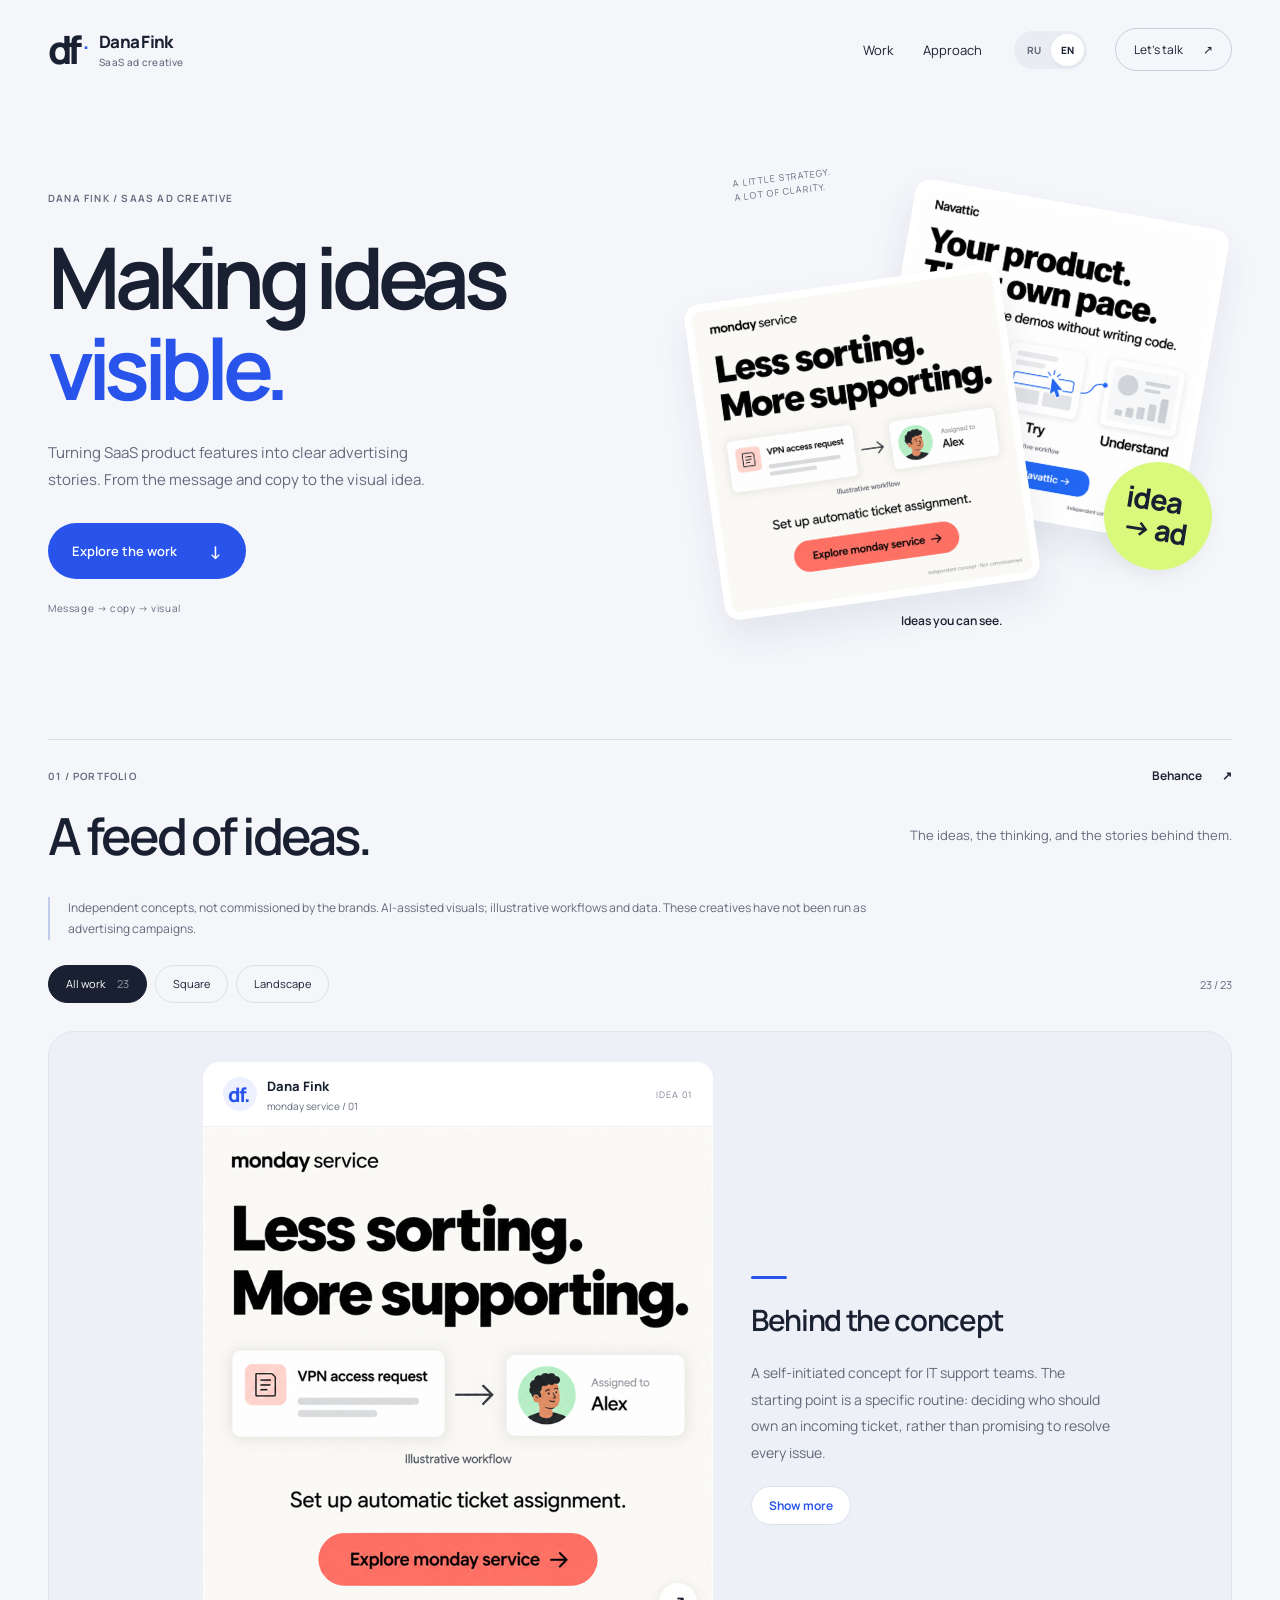
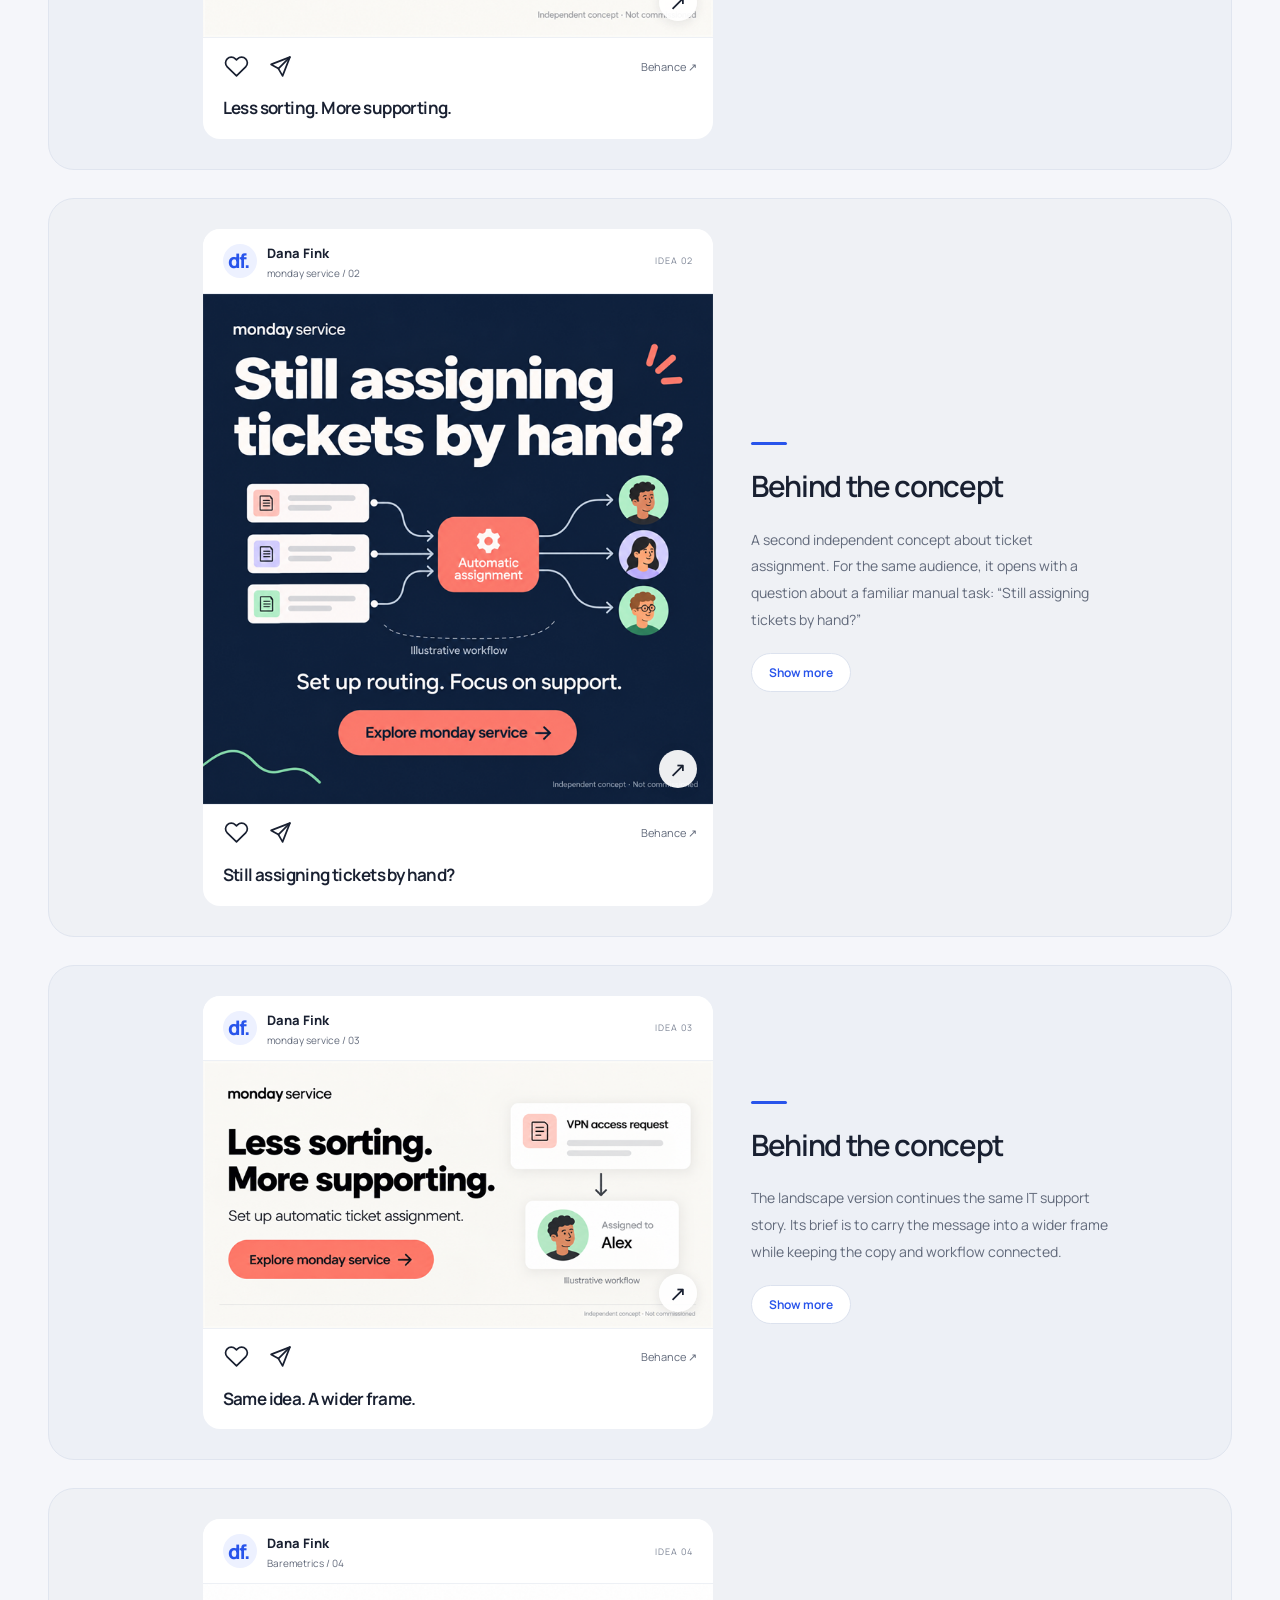
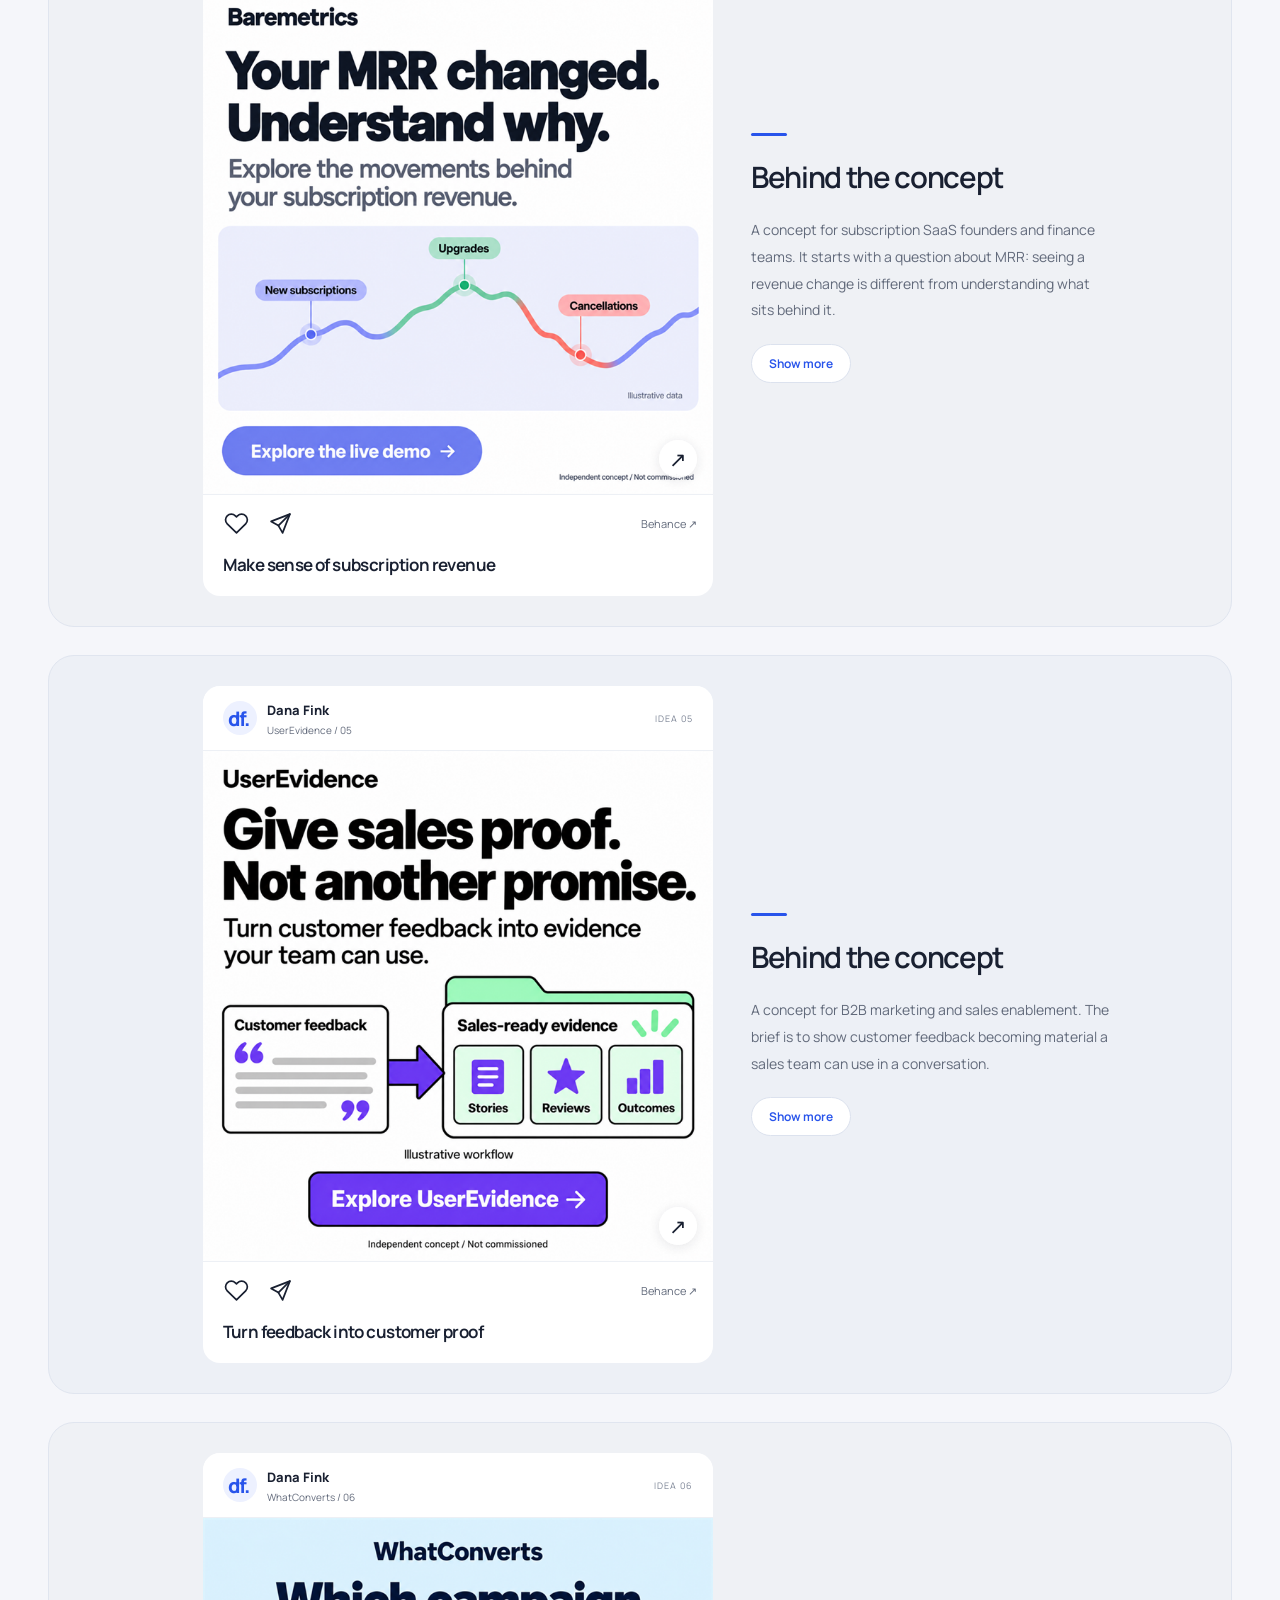
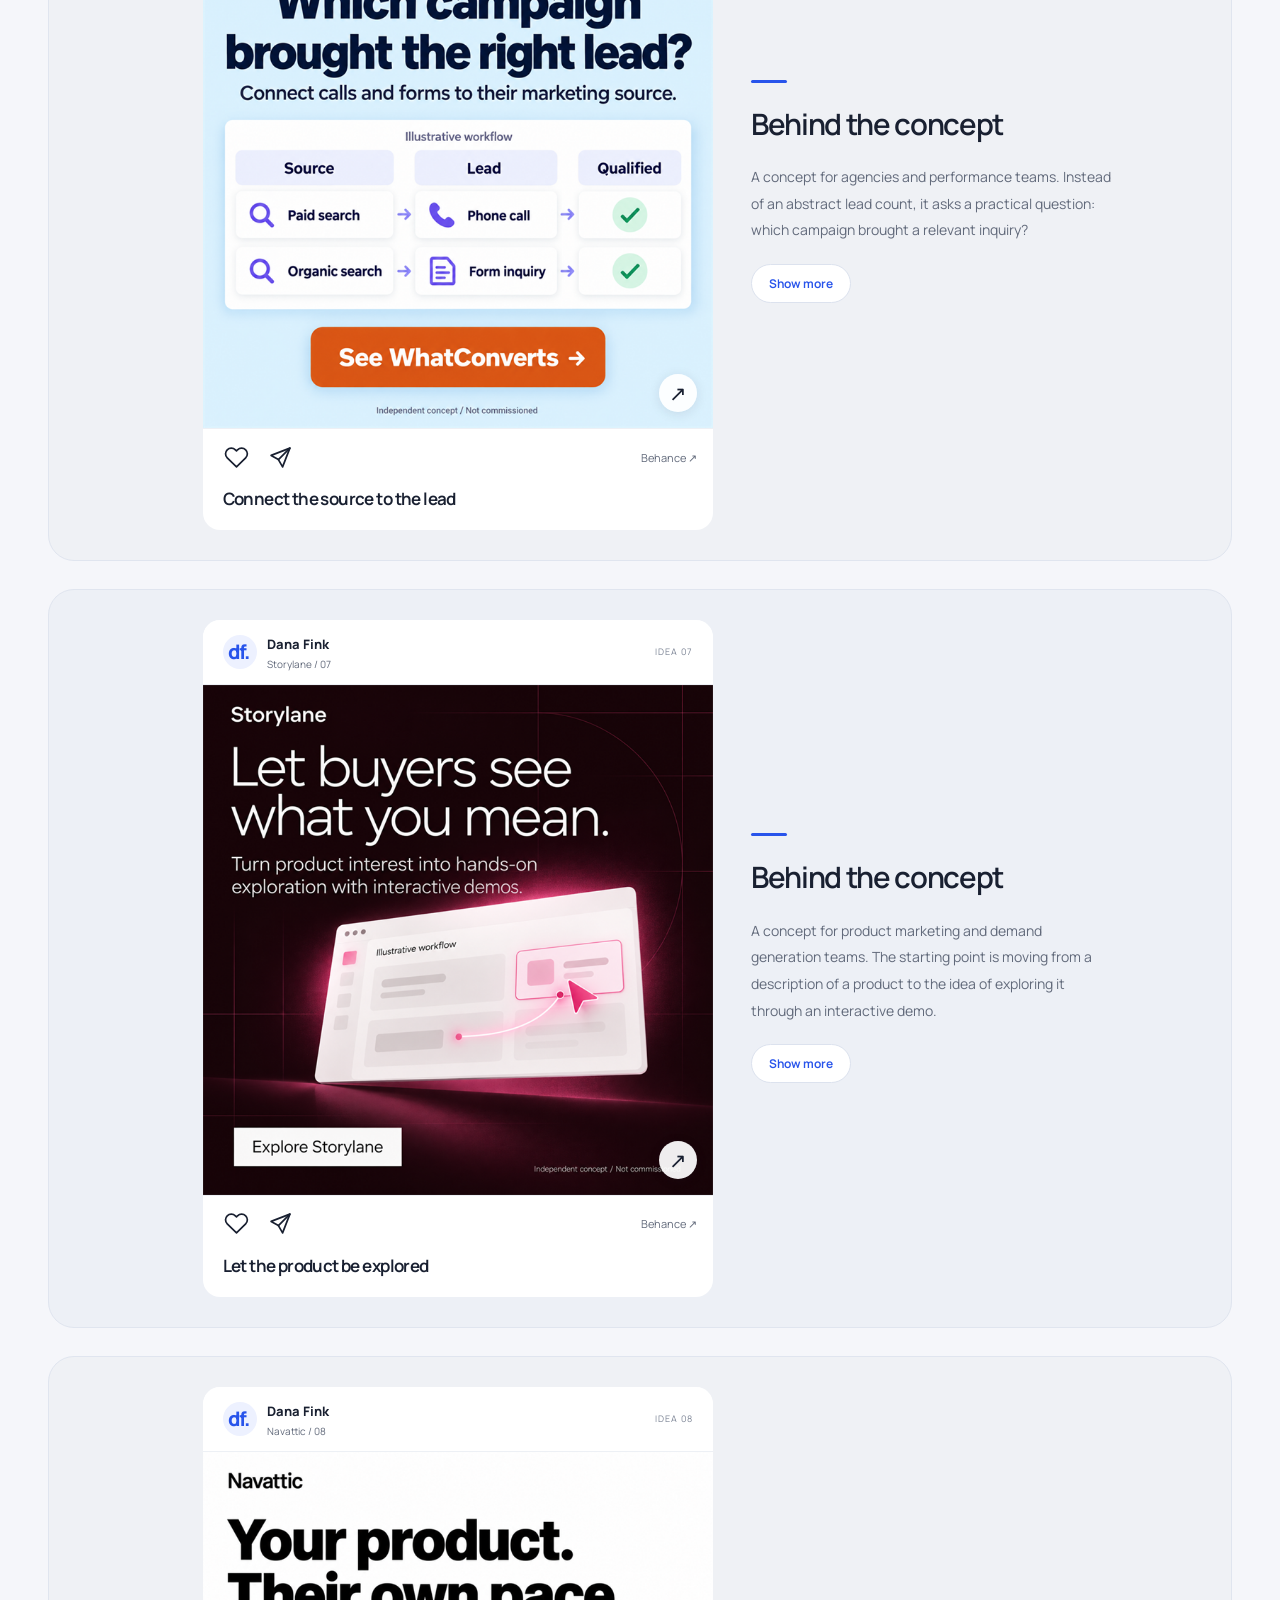
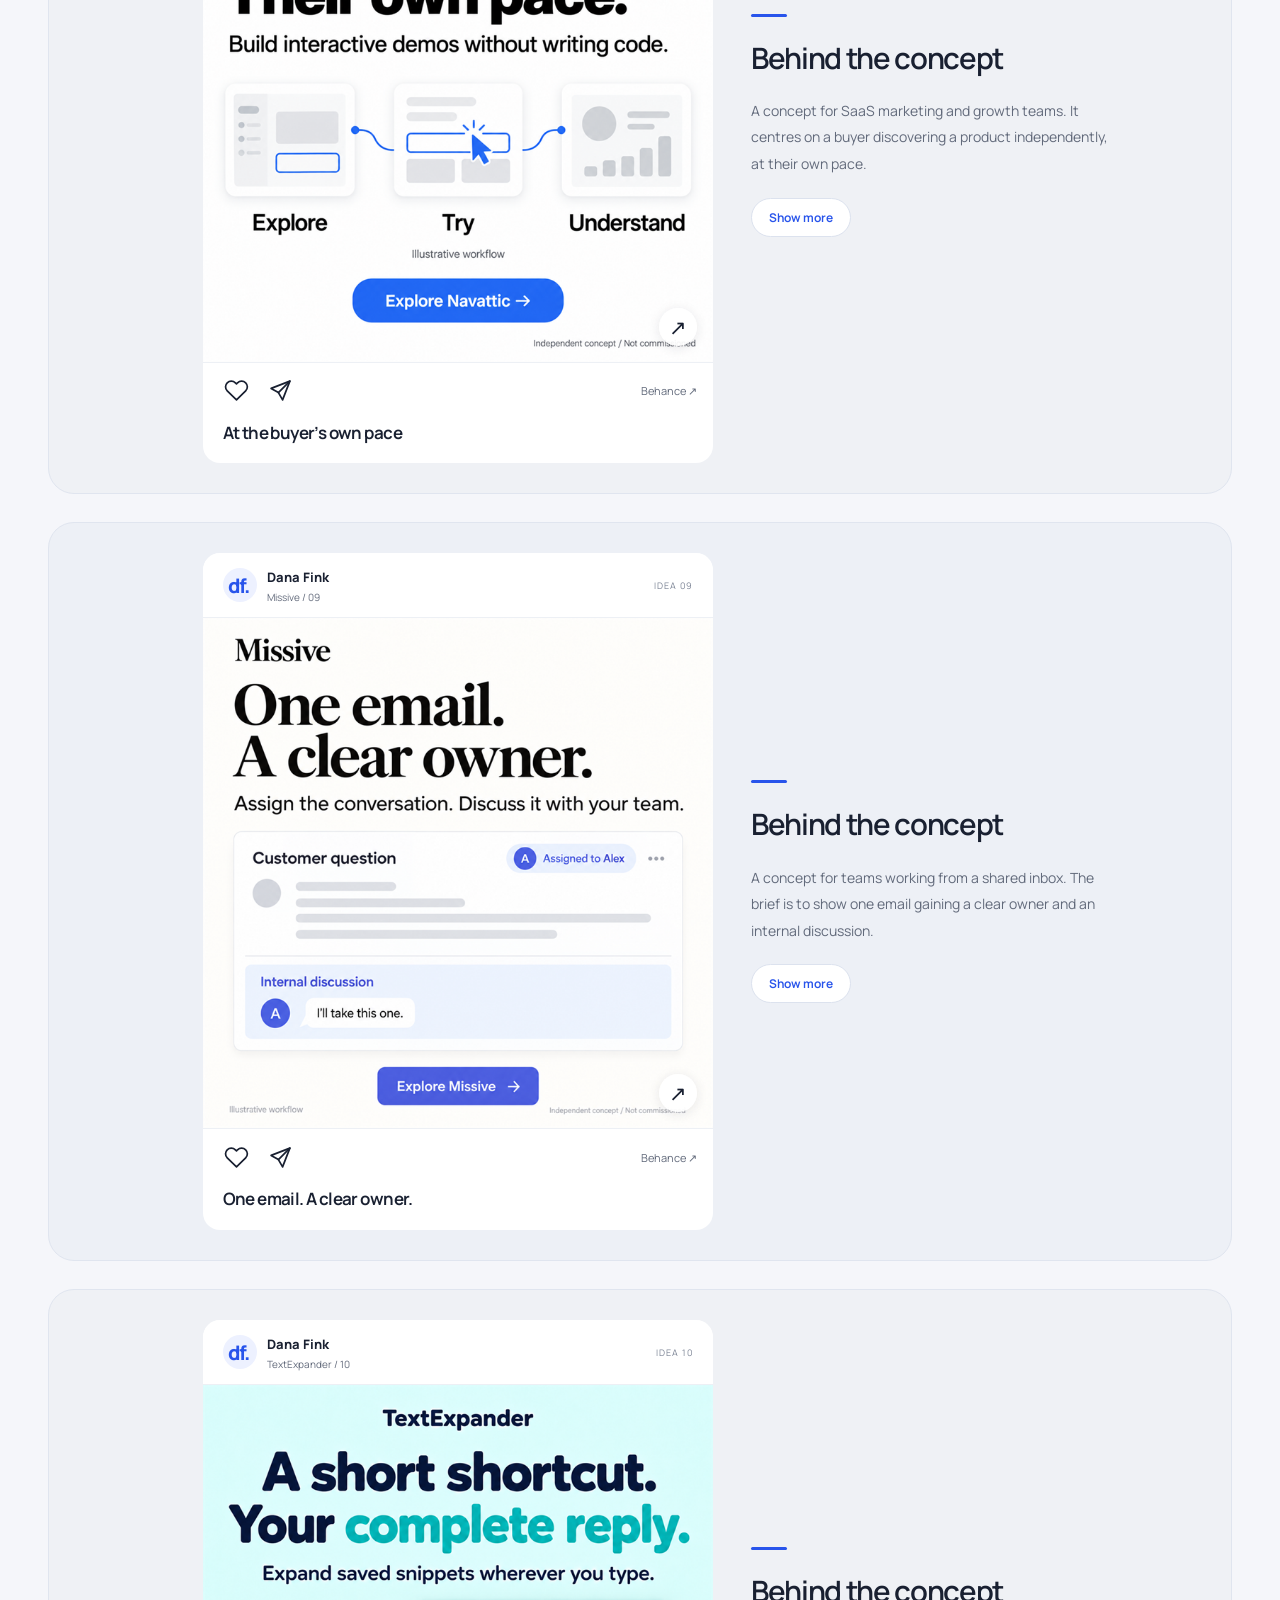
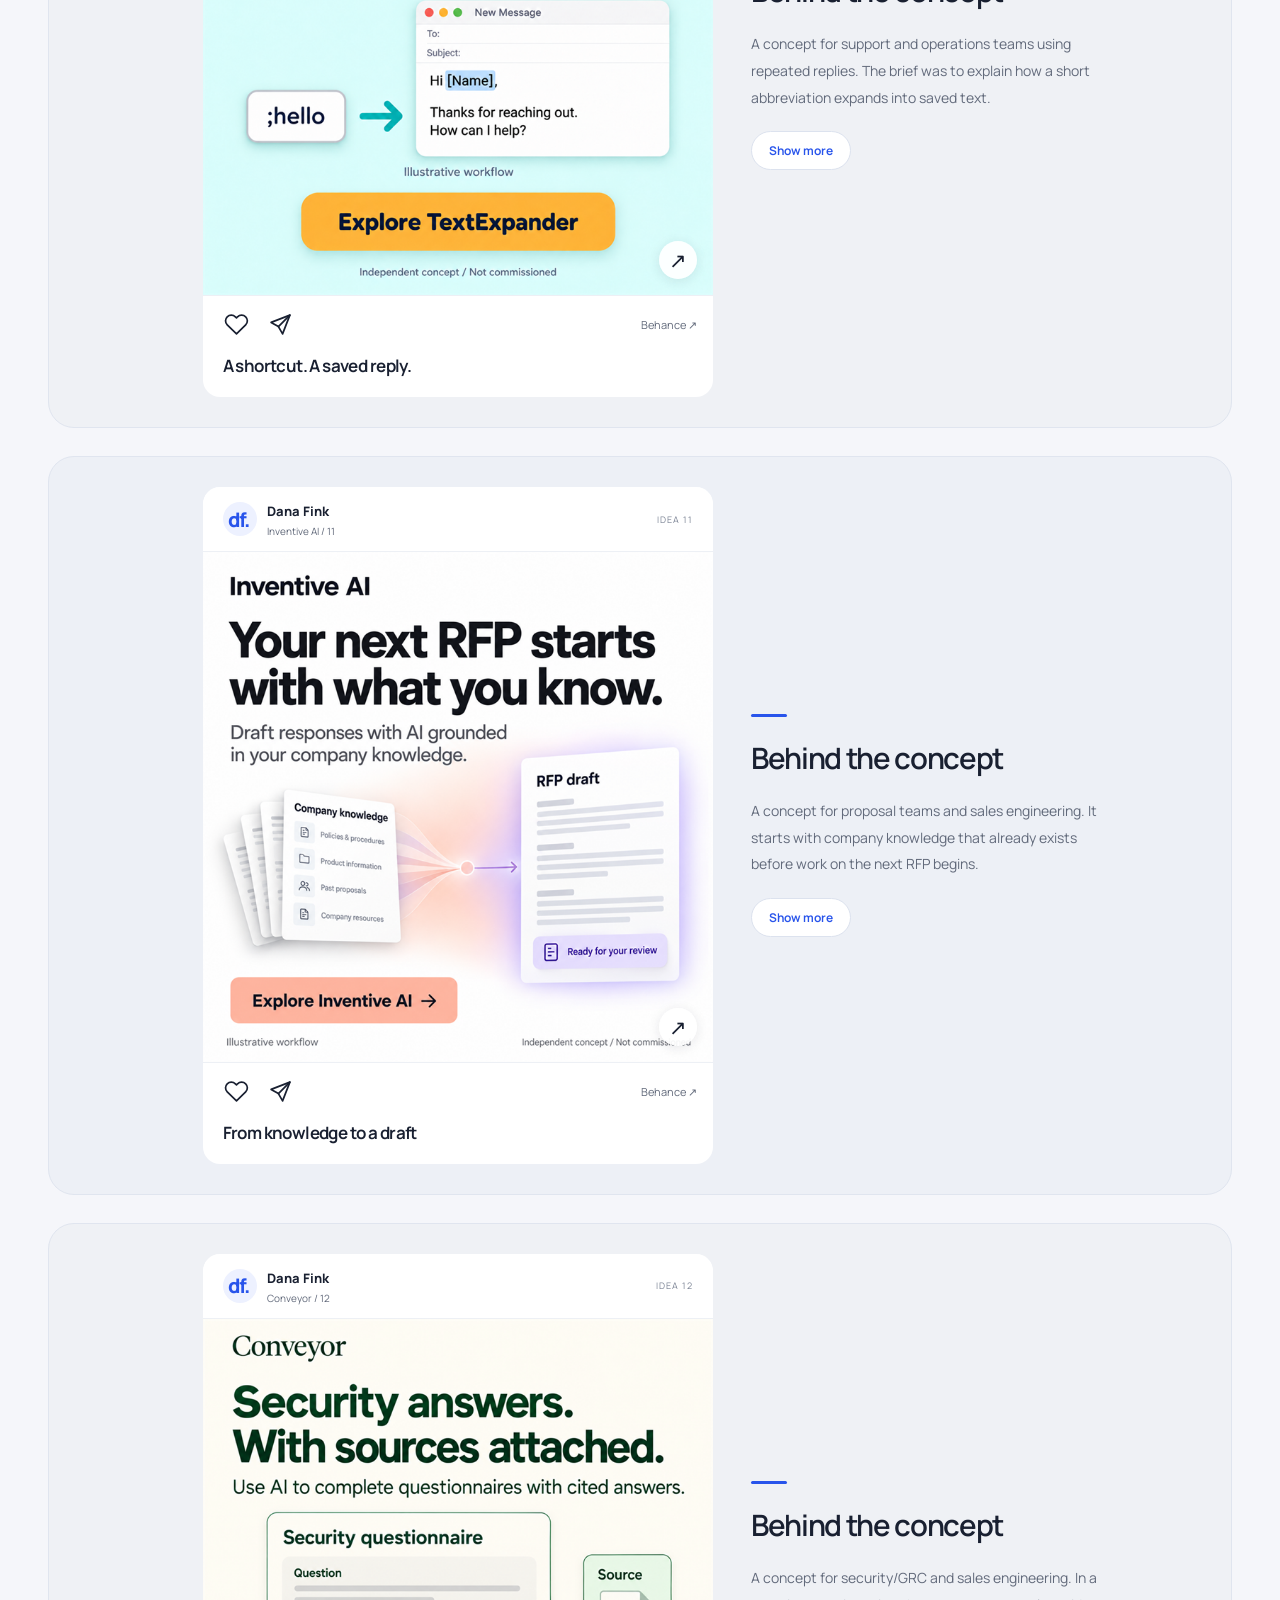
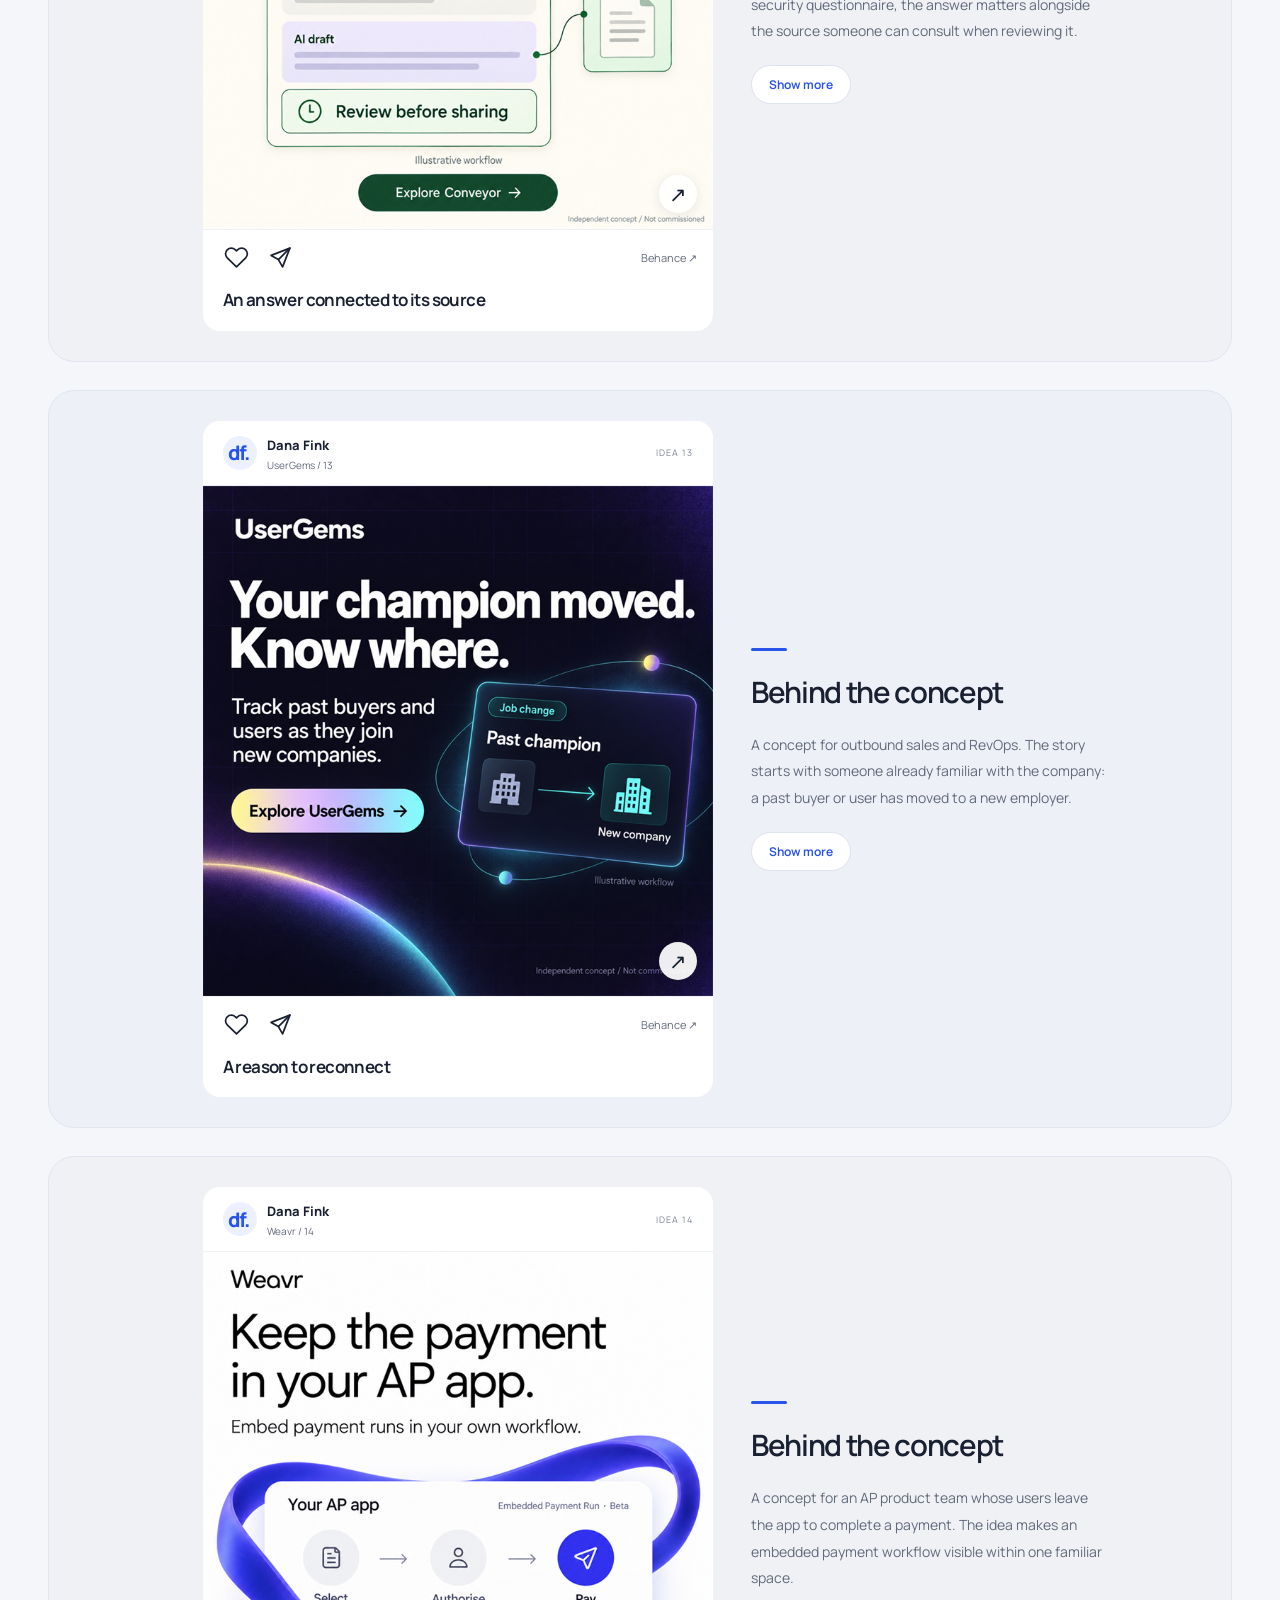
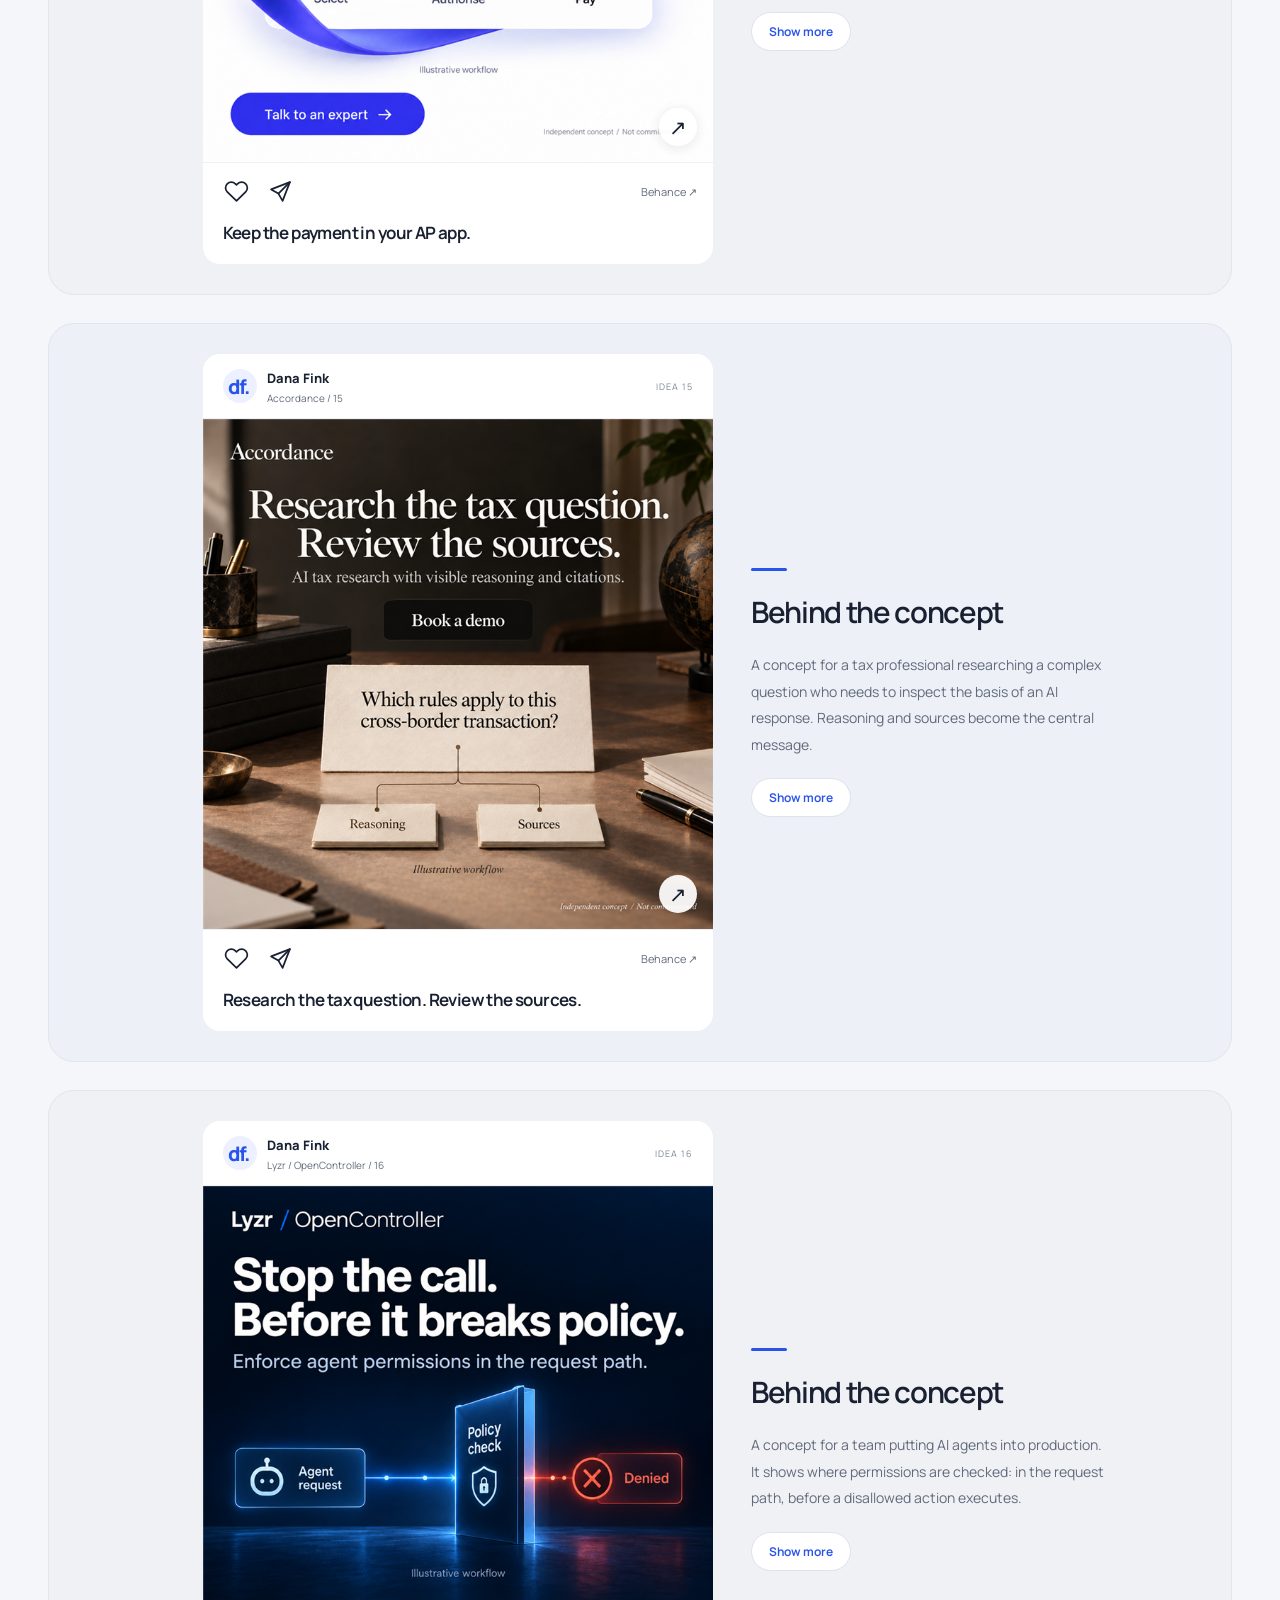
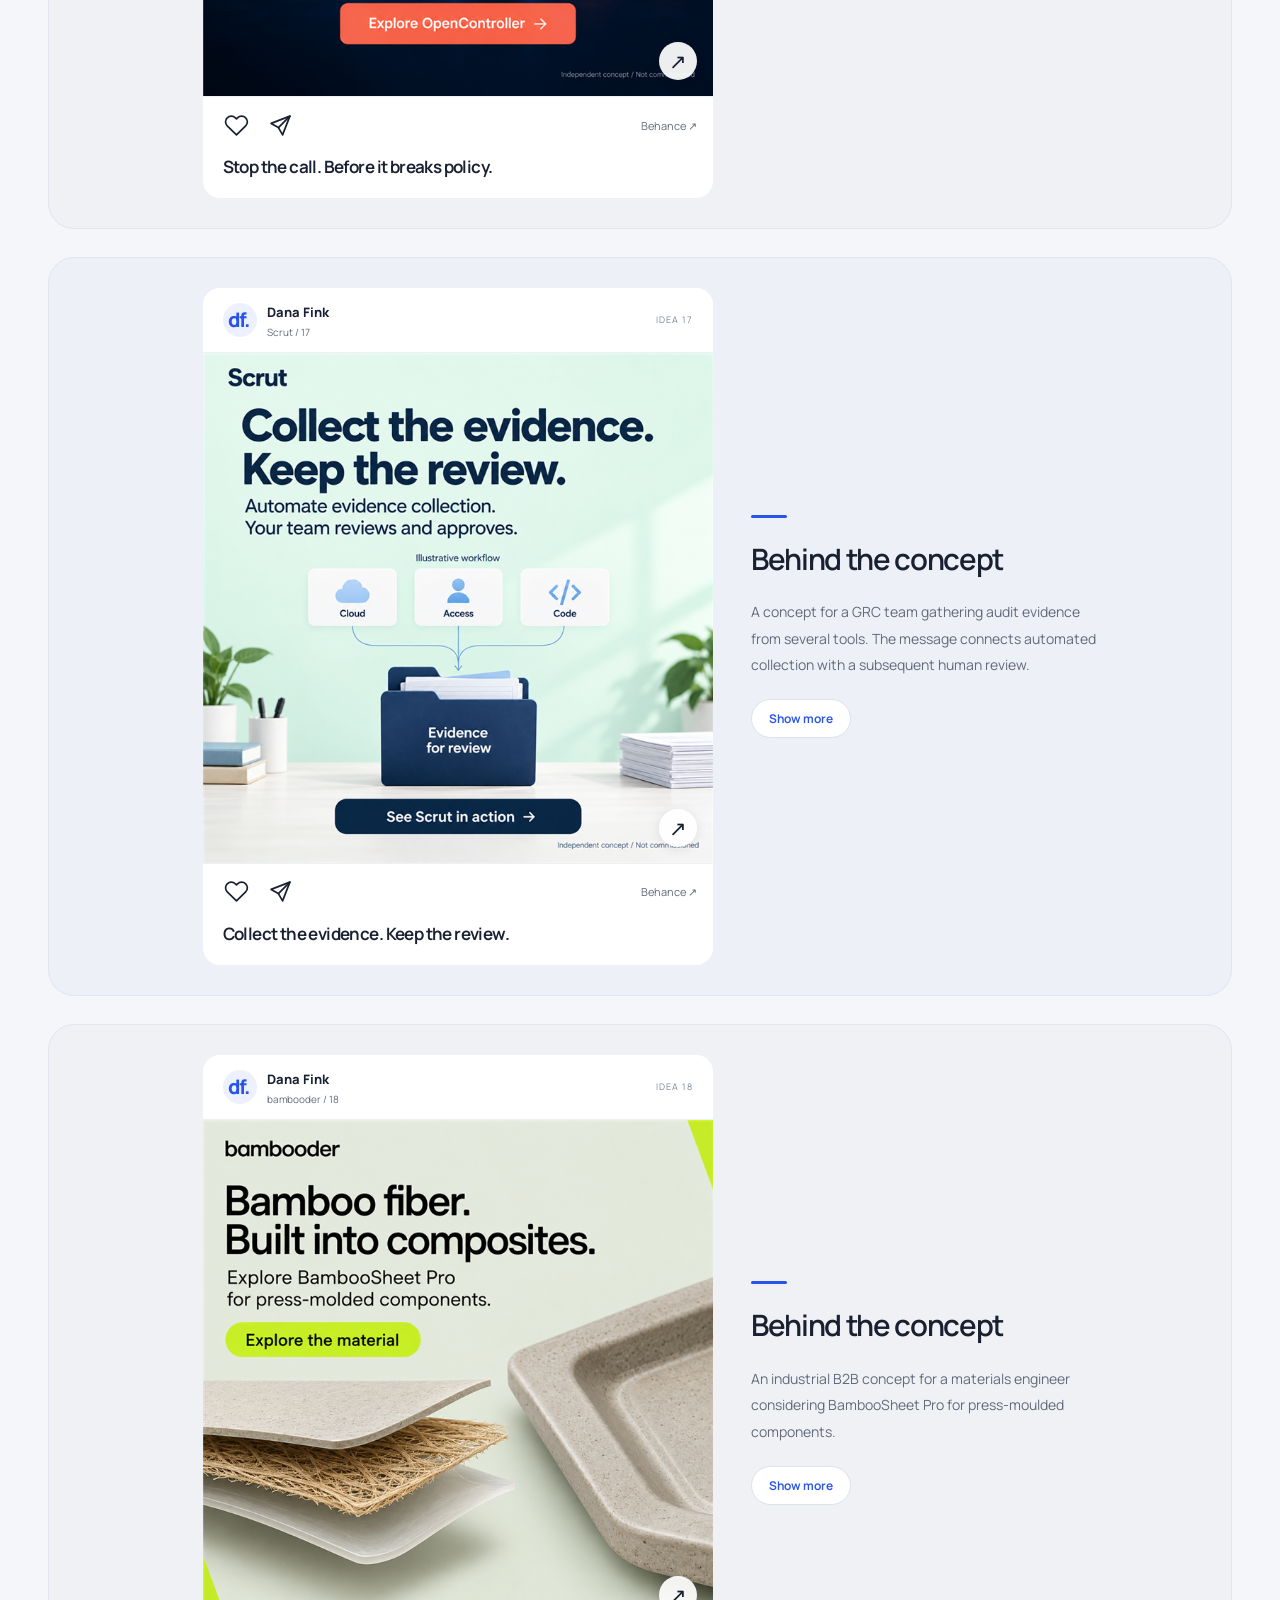
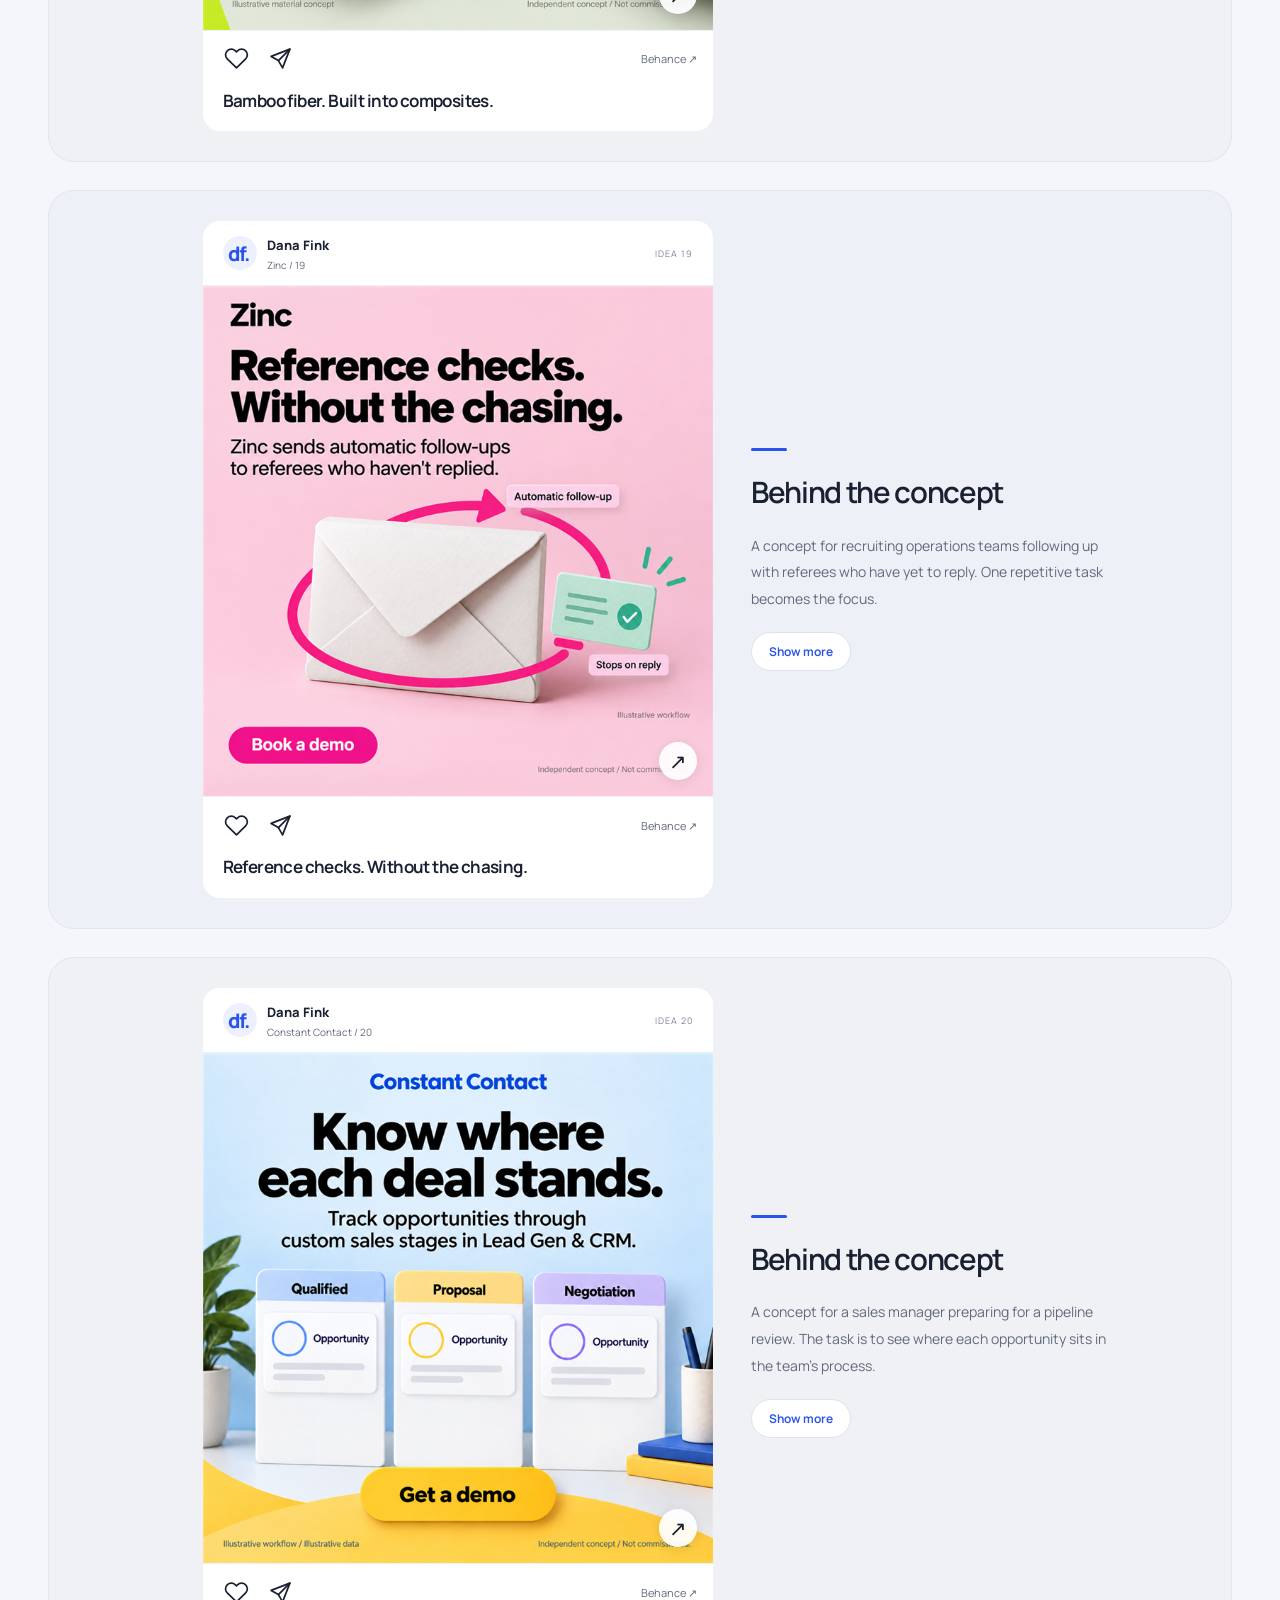
==== commit fb406401: "Add ten H2 portfolio concepts and remove reference links" ====
--- a/index.html
+++ b/index.html
@@ -1,21 +1,32 @@
 <!doctype html>
-<html lang="en"><head><meta charset="utf-8"><meta name="viewport" content="width=device-width,initial-scale=1"><meta name="theme-color" content="#f5f6fa"><meta name="description" content="Messaging, copy and visual direction for SaaS ads. Dana Fink’s portfolio: 13 independent creatives for 11 products."><title>Dana Fink — SaaS ad creative</title><link rel="icon" href="assets/favicon.svg" type="image/svg+xml"><link rel="preload" href="assets/fonts/Manrope.ttf" as="font" type="font/ttf" crossorigin=""><link rel="stylesheet" href="style.css"><script src="content.js" defer=""></script><script src="script.js" defer=""></script></head>
+<html lang="en"><head><meta charset="utf-8"><meta name="viewport" content="width=device-width,initial-scale=1"><meta name="theme-color" content="#f5f6fa"><meta name="description" content="Messaging, copy and visual direction for B2B ads. Dana Fink’s portfolio: 23 independent creatives for 21 products and services."><title>Dana Fink — SaaS ad creative</title><link rel="icon" href="assets/favicon.svg" type="image/svg+xml"><link rel="preload" href="assets/fonts/Manrope.ttf" as="font" type="font/ttf" crossorigin=""><link rel="stylesheet" href="style.css"><script src="content.js" defer=""></script><script src="script.js" defer=""></script></head>
 <body><a class="skip" href="#main" data-i18n="skip">Skip to content</a>
 <header class="header wrap"><a class="identity" href="#" aria-label="Dana Fink"><span class="monogram" aria-hidden="true">df<span>.</span></span><span>Dana Fink<small>SaaS ad creative</small></span></a><nav aria-label="Navigation"><a href="#work" data-i18n="navWork">Work</a><a href="#approach" data-i18n="navAbout">Approach</a></nav><div class="header-end"><div class="language-switch" role="group" aria-label="Язык / Language"><button data-language="ru" aria-pressed="false">RU</button><button data-language="en" aria-pressed="true">EN</button></div><a href="#contact" class="header-contact"><span data-i18n="navContact">Let’s talk</span><span aria-hidden="true">↗</span></a></div></header>
 <main id="main"><section class="hero wrap"><div class="hero-copy"><p data-i18n="eyebrow" class="eyebrow">DANA FINK / SAAS AD CREATIVE</p><h1><span data-i18n="headline">Making ideas</span><br><span data-i18n="accent" class="accent">visible.</span></h1><p data-i18n="intro" class="intro">Turning SaaS product features into clear advertising stories. From the message and copy to the visual idea.</p><a class="button" href="#work"><span data-i18n="viewWork">Explore the work</span><span aria-hidden="true">↓</span></a><p data-i18n="heroNote" class="hero-note">Message → copy → visual</p></div><div class="hero-gallery"><span class="orbit-label" aria-hidden="true">A LITTLE STRATEGY.<br>A LOT OF CLARITY.</span><div class="hero-stack"><a href="#project-8" class="hero-preview back" aria-label="Navattic"><img src="assets/creatives/navattic-display-720.png" width="720" height="720" alt="Navattic — Your product. Their own pace."></a><a href="#project-1" class="hero-preview front" aria-label="monday service"><img src="assets/creatives/monday-service-light-v2-display-720.png" width="720" height="720" alt="monday service — Less sorting. More supporting."></a><span class="visual-badge" aria-hidden="true">idea<br><span>→ ad</span></span></div><div class="hero-caption"><span data-i18n="heroCaption">Ideas you can see.</span> </div></div></section>
-<section class="work wrap" id="work"><div class="section-top"><p data-i18n="workLabel" class="eyebrow">01 / PORTFOLIO</p><a class="behance-top" href="https://www.behance.net/bed0d1bc" target="_blank" rel="noopener noreferrer">Behance <span aria-hidden="true">↗</span></a></div><div class="work-heading"><h2 data-i18n="workTitle">A feed of ideas.</h2><p data-i18n="workIntro">The ideas, the thinking, and the stories behind them.</p></div><p class="disclaimer" data-i18n="disclaimer">Independent concepts, not commissioned by the brands. AI-assisted visuals; illustrative workflows and data. These creatives have not been run as advertising campaigns.</p><div class="gallery-tools"><div class="filters" role="group" aria-label="Format"><button data-filter="all" aria-pressed="true"><span data-i18n="all">All work</span><span>13</span></button><button data-filter="square" aria-pressed="false" data-i18n="square">Square</button><button data-filter="landscape" aria-pressed="false" data-i18n="landscape">Landscape</button></div><span class="gallery-count" aria-live="polite">13 / 13</span></div><div class="project-grid"><article class="project" data-format="square" id="project-1"><div class="post-visual"><div class="post-header"><a class="post-avatar" href="#contact" aria-label="Dana Fink">df.</a><div><a href="#contact" class="post-author">Dana Fink</a><span class="post-brand">monday service / 01</span></div><span class="post-number">IDEA 01</span></div><a class="artwork" href="https://www.behance.net/gallery/255781663/SaaS-Ad-Concepts-monday-service" target="_blank" rel="noopener noreferrer" data-project="0" aria-label="View larger: monday service — Less sorting. More supporting."><img src="assets/creatives/monday-service-light-v2-display-720.png" width="720" height="720" alt="monday service — Less sorting. More supporting." loading="lazy"><span class="enlarge" aria-hidden="true">↗</span></a><div class="post-actions"><button type="button" class="like-button" data-like="1" aria-pressed="false" aria-label="Like this idea"><svg viewBox="0 0 24 24" aria-hidden="true"><path d="M20.8 4.6a5.5 5.5 0 0 0-7.8 0L12 5.7l-1.1-1.1a5.5 5.5 0 0 0-7.8 7.8L12 21l8.8-8.6a5.5 5.5 0 0 0 0-7.8Z"></path></svg></button><button type="button" class="share-button" data-share="0" aria-label="Share"><svg viewBox="0 0 24 24" aria-hidden="true"><path d="m21 3-7 18-4-7-7-4 18-7Z"></path><path d="m10 14 11-11"></path></svg></button><a class="post-behance" href="https://www.behance.net/gallery/255781663/SaaS-Ad-Concepts-monday-service" target="_blank" rel="noopener noreferrer">Behance ↗</a></div><div class="post-title-block"><h3 data-project-title="0">Less sorting. More supporting.</h3></div></div><div class="post-caption"><details class="case-story" data-story="0"><summary><span class="story-label" data-i18n="story">Behind the concept</span><p data-story-text="0:0" class="story-preview">A self-initiated concept for IT support teams. The starting point is a specific routine: deciding who should own an incoming ticket, rather than promising to resolve every issue.</p><span class="show-more" data-i18n="showMore">Show more</span><span class="show-less" data-i18n="showLess">Show less</span></summary><div class="story-content"><section><h4 data-i18n="analysis">The thinking</h4><p data-story-text="0:1">Automatic assignment has a clear visual sequence: incoming request → assigned teammate. “Less sorting. More supporting.” connects that mechanism to the team’s work without inventing resolution times or numerical savings.</p></section><section><h4 data-i18n="solution">The creative decision</h4><p data-story-text="0:2">One ticket and one teammate make the mechanism tangible. The light background gives the headline space, and the coral button completes the reading path. Alex and the VPN request are illustrative examples. Assigned does not mean resolved.</p></section><a href="https://monday.com/service" target="_blank" rel="noopener noreferrer"><span data-i18n="source">Product reference</span> ↗</a></div></details></div></article>
-<article class="project" data-format="square" id="project-2"><div class="post-visual"><div class="post-header"><a class="post-avatar" href="#contact" aria-label="Dana Fink">df.</a><div><a href="#contact" class="post-author">Dana Fink</a><span class="post-brand">monday service / 02</span></div><span class="post-number">IDEA 02</span></div><a class="artwork" href="https://www.behance.net/gallery/255781663/SaaS-Ad-Concepts-monday-service" target="_blank" rel="noopener noreferrer" data-project="1" aria-label="View larger: monday service — Still assigning tickets by hand?"><img src="assets/creatives/monday-service-routing-v2-display-720.png" width="720" height="720" alt="monday service — Still assigning tickets by hand?" loading="lazy"><span class="enlarge" aria-hidden="true">↗</span></a><div class="post-actions"><button type="button" class="like-button" data-like="2" aria-pressed="false" aria-label="Like this idea"><svg viewBox="0 0 24 24" aria-hidden="true"><path d="M20.8 4.6a5.5 5.5 0 0 0-7.8 0L12 5.7l-1.1-1.1a5.5 5.5 0 0 0-7.8 7.8L12 21l8.8-8.6a5.5 5.5 0 0 0 0-7.8Z"></path></svg></button><button type="button" class="share-button" data-share="1" aria-label="Share"><svg viewBox="0 0 24 24" aria-hidden="true"><path d="m21 3-7 18-4-7-7-4 18-7Z"></path><path d="m10 14 11-11"></path></svg></button><a class="post-behance" href="https://www.behance.net/gallery/255781663/SaaS-Ad-Concepts-monday-service" target="_blank" rel="noopener noreferrer">Behance ↗</a></div><div class="post-title-block"><h3 data-project-title="1">Still assigning tickets by hand?</h3></div></div><div class="post-caption"><details class="case-story" data-story="1"><summary><span class="story-label" data-i18n="story">Behind the concept</span><p data-story-text="1:0" class="story-preview">A second independent concept about ticket assignment. For the same audience, it opens with a question about a familiar manual task: “Still assigning tickets by hand?”</p><span class="show-more" data-i18n="showMore">Show more</span><span class="show-less" data-i18n="showLess">Show less</span></summary><div class="story-content"><section><h4 data-i18n="analysis">The thinking</h4><p data-story-text="1:1">Rather than listing product features, the idea explains the assignment mechanism. During revision, the centre of the diagram changed: automatic assignment replaced an overloaded person as the focal point.</p></section><section><h4 data-i18n="solution">The creative decision</h4><p data-story-text="1:2">Requests and teammates are connected to show what happens after a ticket arrives. This is an alternative message and composition, not an A/B-test winner. No campaign comparison took place, and several elements differ between the versions.</p></section><a href="https://monday.com/service" target="_blank" rel="noopener noreferrer"><span data-i18n="source">Product reference</span> ↗</a></div></details></div></article>
-<article class="project" data-format="landscape" id="project-3"><div class="post-visual"><div class="post-header"><a class="post-avatar" href="#contact" aria-label="Dana Fink">df.</a><div><a href="#contact" class="post-author">Dana Fink</a><span class="post-brand">monday service / 03</span></div><span class="post-number">IDEA 03</span></div><a class="artwork" href="https://www.behance.net/gallery/255781663/SaaS-Ad-Concepts-monday-service" target="_blank" rel="noopener noreferrer" data-project="2" aria-label="View larger: monday service — Same idea. A wider frame."><img src="assets/creatives/monday-service-wide-v2-display-720.png" width="720" height="377" alt="monday service — Same idea. A wider frame." loading="lazy"><span class="enlarge" aria-hidden="true">↗</span></a><div class="post-actions"><button type="button" class="like-button" data-like="3" aria-pressed="false" aria-label="Like this idea"><svg viewBox="0 0 24 24" aria-hidden="true"><path d="M20.8 4.6a5.5 5.5 0 0 0-7.8 0L12 5.7l-1.1-1.1a5.5 5.5 0 0 0-7.8 7.8L12 21l8.8-8.6a5.5 5.5 0 0 0 0-7.8Z"></path></svg></button><button type="button" class="share-button" data-share="2" aria-label="Share"><svg viewBox="0 0 24 24" aria-hidden="true"><path d="m21 3-7 18-4-7-7-4 18-7Z"></path><path d="m10 14 11-11"></path></svg></button><a class="post-behance" href="https://www.behance.net/gallery/255781663/SaaS-Ad-Concepts-monday-service" target="_blank" rel="noopener noreferrer">Behance ↗</a></div><div class="post-title-block"><h3 data-project-title="2">Same idea. A wider frame.</h3></div></div><div class="post-caption"><details class="case-story" data-story="2"><summary><span class="story-label" data-i18n="story">Behind the concept</span><p data-story-text="2:0" class="story-preview">The landscape version continues the same IT support story. Its brief is to carry the message into a wider frame while keeping the copy and workflow connected.</p><span class="show-more" data-i18n="showMore">Show more</span><span class="show-less" data-i18n="showLess">Show less</span></summary><div class="story-content"><section><h4 data-i18n="analysis">The thinking</h4><p data-story-text="2:1">A wide layout creates a different reading path: headline, process and action need to follow each other clearly. The adaptation is treated as its own composition rather than a cropped square.</p></section><section><h4 data-i18n="solution">The creative decision</h4><p data-story-text="2:2">It preserves the assignment message and the series’ visual direction. Small labels become less legible when reduced, so the light square remains the preferred first presentation. The landscape version can be opened at a larger size for a closer look.</p></section><a href="https://monday.com/service" target="_blank" rel="noopener noreferrer"><span data-i18n="source">Product reference</span> ↗</a></div></details></div></article>
-<article class="project" data-format="square" id="project-4"><div class="post-visual"><div class="post-header"><a class="post-avatar" href="#contact" aria-label="Dana Fink">df.</a><div><a href="#contact" class="post-author">Dana Fink</a><span class="post-brand">Baremetrics / 04</span></div><span class="post-number">IDEA 04</span></div><a class="artwork" href="https://www.behance.net/gallery/255786665/Baremetrics-Independent-SaaS-Ad-Concept" target="_blank" rel="noopener noreferrer" data-project="3" aria-label="View larger: Baremetrics — Make sense of subscription revenue"><img src="assets/creatives/baremetrics-display-720.png" width="720" height="720" alt="Baremetrics — Make sense of subscription revenue" loading="lazy"><span class="enlarge" aria-hidden="true">↗</span></a><div class="post-actions"><button type="button" class="like-button" data-like="4" aria-pressed="false" aria-label="Like this idea"><svg viewBox="0 0 24 24" aria-hidden="true"><path d="M20.8 4.6a5.5 5.5 0 0 0-7.8 0L12 5.7l-1.1-1.1a5.5 5.5 0 0 0-7.8 7.8L12 21l8.8-8.6a5.5 5.5 0 0 0 0-7.8Z"></path></svg></button><button type="button" class="share-button" data-share="3" aria-label="Share"><svg viewBox="0 0 24 24" aria-hidden="true"><path d="m21 3-7 18-4-7-7-4 18-7Z"></path><path d="m10 14 11-11"></path></svg></button><a class="post-behance" href="https://www.behance.net/gallery/255786665/Baremetrics-Independent-SaaS-Ad-Concept" target="_blank" rel="noopener noreferrer">Behance ↗</a></div><div class="post-title-block"><h3 data-project-title="3">Make sense of subscription revenue</h3></div></div><div class="post-caption"><details class="case-story" data-story="3"><summary><span class="story-label" data-i18n="story">Behind the concept</span><p data-story-text="3:0" class="story-preview">A concept for subscription SaaS founders and finance teams. It starts with a question about MRR: seeing a revenue change is different from understanding what sits behind it.</p><span class="show-more" data-i18n="showMore">Show more</span><span class="show-less" data-i18n="showLess">Show less</span></summary><div class="story-content"><section><h4 data-i18n="analysis">The thinking</h4><p data-story-text="3:1">Subscription revenue movements provide the product foundation. A ChartMogul reference informed the principle of explaining a management question with one infographic; its forecasts and numerical claims were not carried over.</p></section><section><h4 data-i18n="solution">The creative decision</h4><p data-story-text="3:2">One illustrative line, labelled New subscriptions, Upgrades and Cancellations, explains the headline. A light canvas and pastel chart reflect Baremetrics’ visual character. This is not a real interface, measured revenue or evidence of growth.</p></section><a href="https://baremetrics.com" target="_blank" rel="noopener noreferrer"><span data-i18n="source">Product reference</span> ↗</a></div></details></div></article>
-<article class="project" data-format="square" id="project-5"><div class="post-visual"><div class="post-header"><a class="post-avatar" href="#contact" aria-label="Dana Fink">df.</a><div><a href="#contact" class="post-author">Dana Fink</a><span class="post-brand">UserEvidence / 05</span></div><span class="post-number">IDEA 05</span></div><a class="artwork" href="https://www.behance.net/gallery/255786869/UserEvidence-Independent-SaaS-Ad-Concept" target="_blank" rel="noopener noreferrer" data-project="4" aria-label="View larger: UserEvidence — Turn feedback into customer proof"><img src="assets/creatives/userevidence-display-720.png" width="720" height="720" alt="UserEvidence — Turn feedback into customer proof" loading="lazy"><span class="enlarge" aria-hidden="true">↗</span></a><div class="post-actions"><button type="button" class="like-button" data-like="5" aria-pressed="false" aria-label="Like this idea"><svg viewBox="0 0 24 24" aria-hidden="true"><path d="M20.8 4.6a5.5 5.5 0 0 0-7.8 0L12 5.7l-1.1-1.1a5.5 5.5 0 0 0-7.8 7.8L12 21l8.8-8.6a5.5 5.5 0 0 0 0-7.8Z"></path></svg></button><button type="button" class="share-button" data-share="4" aria-label="Share"><svg viewBox="0 0 24 24" aria-hidden="true"><path d="m21 3-7 18-4-7-7-4 18-7Z"></path><path d="m10 14 11-11"></path></svg></button><a class="post-behance" href="https://www.behance.net/gallery/255786869/UserEvidence-Independent-SaaS-Ad-Concept" target="_blank" rel="noopener noreferrer">Behance ↗</a></div><div class="post-title-block"><h3 data-project-title="4">Turn feedback into customer proof</h3></div></div><div class="post-caption"><details class="case-story" data-story="4"><summary><span class="story-label" data-i18n="story">Behind the concept</span><p data-story-text="4:0" class="story-preview">A concept for B2B marketing and sales enablement. The brief is to show customer feedback becoming material a sales team can use in a conversation.</p><span class="show-more" data-i18n="showMore">Show more</span><span class="show-less" data-i18n="showLess">Show less</span></summary><div class="story-content"><section><h4 data-i18n="analysis">The thinking</h4><p data-story-text="4:1">The message is built around the contrast between proof and promise. A G2 reference informed the combination of bold copy and customer voice, without bringing over a portrait, testimonial or claimed outcome.</p></section><section><h4 data-i18n="solution">The creative decision</h4><p data-story-text="4:2">The feedback → evidence diagram makes transformation the central event. Quotation marks stand for a type of material, not an invented customer quote. A bold black headline and purple accents connect the idea to UserEvidence’s visual character.</p></section><a href="https://userevidence.com" target="_blank" rel="noopener noreferrer"><span data-i18n="source">Product reference</span> ↗</a></div></details></div></article>
-<article class="project" data-format="square" id="project-6"><div class="post-visual"><div class="post-header"><a class="post-avatar" href="#contact" aria-label="Dana Fink">df.</a><div><a href="#contact" class="post-author">Dana Fink</a><span class="post-brand">WhatConverts / 06</span></div><span class="post-number">IDEA 06</span></div><a class="artwork" href="https://www.behance.net/gallery/255786931/WhatConverts-Independent-SaaS-Ad-Concept" target="_blank" rel="noopener noreferrer" data-project="5" aria-label="View larger: WhatConverts — Connect the source to the lead"><img src="assets/creatives/whatconverts-display-720.png" width="720" height="720" alt="WhatConverts — Connect the source to the lead" loading="lazy"><span class="enlarge" aria-hidden="true">↗</span></a><div class="post-actions"><button type="button" class="like-button" data-like="6" aria-pressed="false" aria-label="Like this idea"><svg viewBox="0 0 24 24" aria-hidden="true"><path d="M20.8 4.6a5.5 5.5 0 0 0-7.8 0L12 5.7l-1.1-1.1a5.5 5.5 0 0 0-7.8 7.8L12 21l8.8-8.6a5.5 5.5 0 0 0 0-7.8Z"></path></svg></button><button type="button" class="share-button" data-share="5" aria-label="Share"><svg viewBox="0 0 24 24" aria-hidden="true"><path d="m21 3-7 18-4-7-7-4 18-7Z"></path><path d="m10 14 11-11"></path></svg></button><a class="post-behance" href="https://www.behance.net/gallery/255786931/WhatConverts-Independent-SaaS-Ad-Concept" target="_blank" rel="noopener noreferrer">Behance ↗</a></div><div class="post-title-block"><h3 data-project-title="5">Connect the source to the lead</h3></div></div><div class="post-caption"><details class="case-story" data-story="5"><summary><span class="story-label" data-i18n="story">Behind the concept</span><p data-story-text="5:0" class="story-preview">A concept for agencies and performance teams. Instead of an abstract lead count, it asks a practical question: which campaign brought a relevant inquiry?</p><span class="show-more" data-i18n="showMore">Show more</span><span class="show-less" data-i18n="showLess">Show less</span></summary><div class="story-content"><section><h4 data-i18n="analysis">The thinking</h4><p data-story-text="5:1">The connection between source, call or form, and qualification comes from the product research. A CallRail reference informed the link between marketing and a valuable inquiry; a reporting structure replaces the phone-and-coins metaphor.</p></section><section><h4 data-i18n="solution">The creative decision</h4><p data-story-text="5:2">Two illustrative rows make Source → Lead → Qualified easy to follow. A blue field and white cards keep attention on the information. The checkmarks are examples, not a claim that every lead qualifies or that qualification is always automatic.</p></section><a href="https://www.whatconverts.com" target="_blank" rel="noopener noreferrer"><span data-i18n="source">Product reference</span> ↗</a></div></details></div></article>
-<article class="project" data-format="square" id="project-7"><div class="post-visual"><div class="post-header"><a class="post-avatar" href="#contact" aria-label="Dana Fink">df.</a><div><a href="#contact" class="post-author">Dana Fink</a><span class="post-brand">Storylane / 07</span></div><span class="post-number">IDEA 07</span></div><a class="artwork" href="https://www.behance.net/gallery/255787029/Storylane-Independent-SaaS-Ad-Concept" target="_blank" rel="noopener noreferrer" data-project="6" aria-label="View larger: Storylane — Let the product be explored"><img src="assets/creatives/storylane-display-720.png" width="720" height="720" alt="Storylane — Let the product be explored" loading="lazy"><span class="enlarge" aria-hidden="true">↗</span></a><div class="post-actions"><button type="button" class="like-button" data-like="7" aria-pressed="false" aria-label="Like this idea"><svg viewBox="0 0 24 24" aria-hidden="true"><path d="M20.8 4.6a5.5 5.5 0 0 0-7.8 0L12 5.7l-1.1-1.1a5.5 5.5 0 0 0-7.8 7.8L12 21l8.8-8.6a5.5 5.5 0 0 0 0-7.8Z"></path></svg></button><button type="button" class="share-button" data-share="6" aria-label="Share"><svg viewBox="0 0 24 24" aria-hidden="true"><path d="m21 3-7 18-4-7-7-4 18-7Z"></path><path d="m10 14 11-11"></path></svg></button><a class="post-behance" href="https://www.behance.net/gallery/255787029/Storylane-Independent-SaaS-Ad-Concept" target="_blank" rel="noopener noreferrer">Behance ↗</a></div><div class="post-title-block"><h3 data-project-title="6">Let the product be explored</h3></div></div><div class="post-caption"><details class="case-story" data-story="6"><summary><span class="story-label" data-i18n="story">Behind the concept</span><p data-story-text="6:0" class="story-preview">A concept for product marketing and demand generation teams. The starting point is moving from a description of a product to the idea of exploring it through an interactive demo.</p><span class="show-more" data-i18n="showMore">Show more</span><span class="show-less" data-i18n="showLess">Show less</span></summary><div class="story-content"><section><h4 data-i18n="analysis">The thinking</h4><p data-story-text="6:1">The focus is Demo Suite and buyer-led exploration. A Demostack reference informed the use of one buyer-facing message and large typography, not a copied interface.</p></section><section><h4 data-i18n="solution">The creative decision</h4><p data-story-text="6:2">A cursor and a highlighted action make participation the central image. The dark burgundy setting and light window follow Storylane’s visual direction at the time of research. The window is an illustration, not a product screenshot or a working demo.</p></section><a href="https://www.storylane.io" target="_blank" rel="noopener noreferrer"><span data-i18n="source">Product reference</span> ↗</a></div></details></div></article>
-<article class="project" data-format="square" id="project-8"><div class="post-visual"><div class="post-header"><a class="post-avatar" href="#contact" aria-label="Dana Fink">df.</a><div><a href="#contact" class="post-author">Dana Fink</a><span class="post-brand">Navattic / 08</span></div><span class="post-number">IDEA 08</span></div><a class="artwork" href="https://www.behance.net/gallery/255787111/Navattic-Independent-SaaS-Ad-Concept" target="_blank" rel="noopener noreferrer" data-project="7" aria-label="View larger: Navattic — At the buyer’s own pace"><img src="assets/creatives/navattic-display-720.png" width="720" height="720" alt="Navattic — At the buyer’s own pace" loading="lazy"><span class="enlarge" aria-hidden="true">↗</span></a><div class="post-actions"><button type="button" class="like-button" data-like="8" aria-pressed="false" aria-label="Like this idea"><svg viewBox="0 0 24 24" aria-hidden="true"><path d="M20.8 4.6a5.5 5.5 0 0 0-7.8 0L12 5.7l-1.1-1.1a5.5 5.5 0 0 0-7.8 7.8L12 21l8.8-8.6a5.5 5.5 0 0 0 0-7.8Z"></path></svg></button><button type="button" class="share-button" data-share="7" aria-label="Share"><svg viewBox="0 0 24 24" aria-hidden="true"><path d="m21 3-7 18-4-7-7-4 18-7Z"></path><path d="m10 14 11-11"></path></svg></button><a class="post-behance" href="https://www.behance.net/gallery/255787111/Navattic-Independent-SaaS-Ad-Concept" target="_blank" rel="noopener noreferrer">Behance ↗</a></div><div class="post-title-block"><h3 data-project-title="7">At the buyer’s own pace</h3></div></div><div class="post-caption"><details class="case-story" data-story="7"><summary><span class="story-label" data-i18n="story">Behind the concept</span><p data-story-text="7:0" class="story-preview">A concept for SaaS marketing and growth teams. It centres on a buyer discovering a product independently, at their own pace.</p><span class="show-more" data-i18n="showMore">Show more</span><span class="show-less" data-i18n="showLess">Show less</span></summary><div class="story-content"><section><h4 data-i18n="analysis">The thinking</h4><p data-story-text="7:1">The research connected two layers of the message: self-guided exploration for the buyer and no-code demo creation for the team. Unlike Storylane’s single interaction, this concept tells its story through a sequence.</p></section><section><h4 data-i18n="solution">The creative decision</h4><p data-story-text="7:2">Explore → Try → Understand are connected by a blue line. White, black and blue follow Navattic’s published palette as a visual guide. The illustrative screens show a discovery journey, not real interface captures or a measured learning outcome.</p></section><a href="https://www.navattic.com/product/interactive-demos" target="_blank" rel="noopener noreferrer"><span data-i18n="source">Product reference</span> ↗</a></div></details></div></article>
-<article class="project" data-format="square" id="project-9"><div class="post-visual"><div class="post-header"><a class="post-avatar" href="#contact" aria-label="Dana Fink">df.</a><div><a href="#contact" class="post-author">Dana Fink</a><span class="post-brand">Missive / 09</span></div><span class="post-number">IDEA 09</span></div><a class="artwork" href="https://www.behance.net/gallery/255787175/Missive-Independent-SaaS-Ad-Concept" target="_blank" rel="noopener noreferrer" data-project="8" aria-label="View larger: Missive — One email. A clear owner."><img src="assets/creatives/missive-display-720.png" width="720" height="720" alt="Missive — One email. A clear owner." loading="lazy"><span class="enlarge" aria-hidden="true">↗</span></a><div class="post-actions"><button type="button" class="like-button" data-like="9" aria-pressed="false" aria-label="Like this idea"><svg viewBox="0 0 24 24" aria-hidden="true"><path d="M20.8 4.6a5.5 5.5 0 0 0-7.8 0L12 5.7l-1.1-1.1a5.5 5.5 0 0 0-7.8 7.8L12 21l8.8-8.6a5.5 5.5 0 0 0 0-7.8Z"></path></svg></button><button type="button" class="share-button" data-share="8" aria-label="Share"><svg viewBox="0 0 24 24" aria-hidden="true"><path d="m21 3-7 18-4-7-7-4 18-7Z"></path><path d="m10 14 11-11"></path></svg></button><a class="post-behance" href="https://www.behance.net/gallery/255787175/Missive-Independent-SaaS-Ad-Concept" target="_blank" rel="noopener noreferrer">Behance ↗</a></div><div class="post-title-block"><h3 data-project-title="8">One email. A clear owner.</h3></div></div><div class="post-caption"><details class="case-story" data-story="8"><summary><span class="story-label" data-i18n="story">Behind the concept</span><p data-story-text="8:0" class="story-preview">A concept for teams working from a shared inbox. The brief is to show one email gaining a clear owner and an internal discussion.</p><span class="show-more" data-i18n="showMore">Show more</span><span class="show-less" data-i18n="showLess">Show less</span></summary><div class="story-content"><section><h4 data-i18n="analysis">The thinking</h4><p data-story-text="8:1">Instead of a broad productivity promise, it focuses on two visible actions: assign the conversation and discuss it with the team. A Front reference informed the focus on a coordination problem; the new execution takes a calmer tone.</p></section><section><h4 data-i18n="solution">The creative decision</h4><p data-story-text="8:2">One inquiry, an assignment to Alex and “I’ll take this one” tell a small work story. The light canvas, blue accent and headline character follow observations of Missive. The teammate and conversation are fictional examples, not a customer testimonial.</p></section><a href="https://missiveapp.com" target="_blank" rel="noopener noreferrer"><span data-i18n="source">Product reference</span> ↗</a></div></details></div></article>
-<article class="project" data-format="square" id="project-10"><div class="post-visual"><div class="post-header"><a class="post-avatar" href="#contact" aria-label="Dana Fink">df.</a><div><a href="#contact" class="post-author">Dana Fink</a><span class="post-brand">TextExpander / 10</span></div><span class="post-number">IDEA 10</span></div><a class="artwork" href="https://www.behance.net/gallery/255787229/TextExpander-Independent-SaaS-Ad-Concept" target="_blank" rel="noopener noreferrer" data-project="9" aria-label="View larger: TextExpander — A shortcut. A saved reply."><img src="assets/creatives/textexpander-display-720.png" width="720" height="720" alt="TextExpander — A shortcut. A saved reply." loading="lazy"><span class="enlarge" aria-hidden="true">↗</span></a><div class="post-actions"><button type="button" class="like-button" data-like="10" aria-pressed="false" aria-label="Like this idea"><svg viewBox="0 0 24 24" aria-hidden="true"><path d="M20.8 4.6a5.5 5.5 0 0 0-7.8 0L12 5.7l-1.1-1.1a5.5 5.5 0 0 0-7.8 7.8L12 21l8.8-8.6a5.5 5.5 0 0 0 0-7.8Z"></path></svg></button><button type="button" class="share-button" data-share="9" aria-label="Share"><svg viewBox="0 0 24 24" aria-hidden="true"><path d="m21 3-7 18-4-7-7-4 18-7Z"></path><path d="m10 14 11-11"></path></svg></button><a class="post-behance" href="https://www.behance.net/gallery/255787229/TextExpander-Independent-SaaS-Ad-Concept" target="_blank" rel="noopener noreferrer">Behance ↗</a></div><div class="post-title-block"><h3 data-project-title="9">A shortcut. A saved reply.</h3></div></div><div class="post-caption"><details class="case-story" data-story="9"><summary><span class="story-label" data-i18n="story">Behind the concept</span><p data-story-text="9:0" class="story-preview">A concept for support and operations teams using repeated replies. The brief was to explain how a short abbreviation expands into saved text.</p><span class="show-more" data-i18n="showMore">Show more</span><span class="show-less" data-i18n="showLess">Show less</span></summary><div class="story-content"><section><h4 data-i18n="analysis">The thinking</h4><p data-story-text="9:1">An email context makes the result concrete. A Grammarly reference informed the presentation of text inside a work setting, but its AI rewriting mechanism is not attributed to TextExpander: this is snippet expansion.</p></section><section><h4 data-i18n="solution">The creative decision</h4><p data-story-text="9:2">The ;hello block, arrow and complete reply form a clear cause-and-effect sequence. In the selected v03 revision, the abbreviation and arrow were moved closer to the reply. The example email is illustrative; the creative does not promise new text generation or automatic sending.</p></section><a href="https://textexpander.com" target="_blank" rel="noopener noreferrer"><span data-i18n="source">Product reference</span> ↗</a></div></details></div></article>
-<article class="project" data-format="square" id="project-11"><div class="post-visual"><div class="post-header"><a class="post-avatar" href="#contact" aria-label="Dana Fink">df.</a><div><a href="#contact" class="post-author">Dana Fink</a><span class="post-brand">Inventive AI / 11</span></div><span class="post-number">IDEA 11</span></div><a class="artwork" href="https://www.behance.net/gallery/255787277/Inventive-AI-Independent-SaaS-Ad-Concept" target="_blank" rel="noopener noreferrer" data-project="10" aria-label="View larger: Inventive AI — From knowledge to a draft"><img src="assets/creatives/inventive-ai-display-720.png" width="720" height="720" alt="Inventive AI — From knowledge to a draft" loading="lazy"><span class="enlarge" aria-hidden="true">↗</span></a><div class="post-actions"><button type="button" class="like-button" data-like="11" aria-pressed="false" aria-label="Like this idea"><svg viewBox="0 0 24 24" aria-hidden="true"><path d="M20.8 4.6a5.5 5.5 0 0 0-7.8 0L12 5.7l-1.1-1.1a5.5 5.5 0 0 0-7.8 7.8L12 21l8.8-8.6a5.5 5.5 0 0 0 0-7.8Z"></path></svg></button><button type="button" class="share-button" data-share="10" aria-label="Share"><svg viewBox="0 0 24 24" aria-hidden="true"><path d="m21 3-7 18-4-7-7-4 18-7Z"></path><path d="m10 14 11-11"></path></svg></button><a class="post-behance" href="https://www.behance.net/gallery/255787277/Inventive-AI-Independent-SaaS-Ad-Concept" target="_blank" rel="noopener noreferrer">Behance ↗</a></div><div class="post-title-block"><h3 data-project-title="10">From knowledge to a draft</h3></div></div><div class="post-caption"><details class="case-story" data-story="10"><summary><span class="story-label" data-i18n="story">Behind the concept</span><p data-story-text="10:0" class="story-preview">A concept for proposal teams and sales engineering. It starts with company knowledge that already exists before work on the next RFP begins.</p><span class="show-more" data-i18n="showMore">Show more</span><span class="show-less" data-i18n="showLess">Show less</span></summary><div class="story-content"><section><h4 data-i18n="analysis">The thinking</h4><p data-story-text="10:1">Rather than promising an instant tender win, it explains a process: company resources become the foundation for a draft. Responsive and Loopio references helped focus the hierarchy and give the work a concrete object: a response.</p></section><section><h4 data-i18n="solution">The creative decision</h4><p data-story-text="10:2">Document categories converge into an RFP draft, while “Ready for your review” preserves a human review step. A light canvas and soft peach accents reflect the brand’s character. Categories and status are illustrative; no speed, accuracy or win-rate figures are used.</p></section><a href="https://www.inventive.ai" target="_blank" rel="noopener noreferrer"><span data-i18n="source">Product reference</span> ↗</a></div></details></div></article>
-<article class="project" data-format="square" id="project-12"><div class="post-visual"><div class="post-header"><a class="post-avatar" href="#contact" aria-label="Dana Fink">df.</a><div><a href="#contact" class="post-author">Dana Fink</a><span class="post-brand">Conveyor / 12</span></div><span class="post-number">IDEA 12</span></div><a class="artwork" href="https://www.behance.net/gallery/255787323/Conveyor-Independent-SaaS-Ad-Concept" target="_blank" rel="noopener noreferrer" data-project="11" aria-label="View larger: Conveyor — An answer connected to its source"><img src="assets/creatives/conveyor-display-720.png" width="720" height="720" alt="Conveyor — An answer connected to its source" loading="lazy"><span class="enlarge" aria-hidden="true">↗</span></a><div class="post-actions"><button type="button" class="like-button" data-like="12" aria-pressed="false" aria-label="Like this idea"><svg viewBox="0 0 24 24" aria-hidden="true"><path d="M20.8 4.6a5.5 5.5 0 0 0-7.8 0L12 5.7l-1.1-1.1a5.5 5.5 0 0 0-7.8 7.8L12 21l8.8-8.6a5.5 5.5 0 0 0 0-7.8Z"></path></svg></button><button type="button" class="share-button" data-share="11" aria-label="Share"><svg viewBox="0 0 24 24" aria-hidden="true"><path d="m21 3-7 18-4-7-7-4 18-7Z"></path><path d="m10 14 11-11"></path></svg></button><a class="post-behance" href="https://www.behance.net/gallery/255787323/Conveyor-Independent-SaaS-Ad-Concept" target="_blank" rel="noopener noreferrer">Behance ↗</a></div><div class="post-title-block"><h3 data-project-title="11">An answer connected to its source</h3></div></div><div class="post-caption"><details class="case-story" data-story="11"><summary><span class="story-label" data-i18n="story">Behind the concept</span><p data-story-text="11:0" class="story-preview">A concept for security/GRC and sales engineering. In a security questionnaire, the answer matters alongside the source someone can consult when reviewing it.</p><span class="show-more" data-i18n="showMore">Show more</span><span class="show-less" data-i18n="showLess">Show less</span></summary><div class="story-content"><section><h4 data-i18n="analysis">The thinking</h4><p data-story-text="11:1">The research put the connection between an AI draft and a cited source at the centre. A Vanta reference informed the use of a small, understandable workflow fragment; the new concept replaces its progress bar with an answer, source and review.</p></section><section><h4 data-i18n="solution">The creative decision</h4><p data-story-text="11:2">Question → AI draft → Source explains the idea without a crowded dashboard. “Review before sharing” preserves the review step. Calm greens reflect Conveyor’s character. The creative does not promise error-free automation; attached means connected to a source, not an email attachment.</p></section><a href="https://www.conveyor.com" target="_blank" rel="noopener noreferrer"><span data-i18n="source">Product reference</span> ↗</a></div></details></div></article>
-<article class="project" data-format="square" id="project-13"><div class="post-visual"><div class="post-header"><a class="post-avatar" href="#contact" aria-label="Dana Fink">df.</a><div><a href="#contact" class="post-author">Dana Fink</a><span class="post-brand">UserGems / 13</span></div><span class="post-number">IDEA 13</span></div><a class="artwork" href="https://www.behance.net/gallery/255787377/UserGems-Independent-SaaS-Ad-Concept" target="_blank" rel="noopener noreferrer" data-project="12" aria-label="View larger: UserGems — A reason to reconnect"><img src="assets/creatives/usergems-display-720.png" width="720" height="720" alt="UserGems — A reason to reconnect" loading="lazy"><span class="enlarge" aria-hidden="true">↗</span></a><div class="post-actions"><button type="button" class="like-button" data-like="13" aria-pressed="false" aria-label="Like this idea"><svg viewBox="0 0 24 24" aria-hidden="true"><path d="M20.8 4.6a5.5 5.5 0 0 0-7.8 0L12 5.7l-1.1-1.1a5.5 5.5 0 0 0-7.8 7.8L12 21l8.8-8.6a5.5 5.5 0 0 0 0-7.8Z"></path></svg></button><button type="button" class="share-button" data-share="12" aria-label="Share"><svg viewBox="0 0 24 24" aria-hidden="true"><path d="m21 3-7 18-4-7-7-4 18-7Z"></path><path d="m10 14 11-11"></path></svg></button><a class="post-behance" href="https://www.behance.net/gallery/255787377/UserGems-Independent-SaaS-Ad-Concept" target="_blank" rel="noopener noreferrer">Behance ↗</a></div><div class="post-title-block"><h3 data-project-title="12">A reason to reconnect</h3></div></div><div class="post-caption"><details class="case-story" data-story="12"><summary><span class="story-label" data-i18n="story">Behind the concept</span><p data-story-text="12:0" class="story-preview">A concept for outbound sales and RevOps. The story starts with someone already familiar with the company: a past buyer or user has moved to a new employer.</p><span class="show-more" data-i18n="showMore">Show more</span><span class="show-less" data-i18n="showLess">Show less</span></summary><div class="story-content"><section><h4 data-i18n="analysis">The thinking</h4><p data-story-text="12:1">One signal was chosen from a wider set: a job change. This focus gives a reason to reconnect without promising a ready-made deal. A 6sense reference informed the short headline and single signal instead of a complex dashboard.</p></section><section><h4 data-i18n="solution">The creative decision</h4><p data-story-text="12:2">The transition from Past champion to New company becomes the main event, while the dark palette reflects UserGems’ technology-led character. No real personal data is used. A job change does not establish budget, purchasing authority or buying intent.</p></section><a href="https://www.usergems.com/product/signals" target="_blank" rel="noopener noreferrer"><span data-i18n="source">Product reference</span> ↗</a></div></details></div></article></div><a class="collection-link" href="https://www.behance.net/gallery/255787597/SaaS-Ad-Concepts-11-Products" target="_blank" rel="noopener noreferrer"><span class="behance-symbol" aria-hidden="true">Bē</span><span data-i18n="collection">Full collection on Behance</span><span aria-hidden="true">↗</span></a></section>
+<section class="work wrap" id="work"><div class="section-top"><p data-i18n="workLabel" class="eyebrow">01 / PORTFOLIO</p><a class="behance-top" href="https://www.behance.net/bed0d1bc" target="_blank" rel="noopener noreferrer">Behance <span aria-hidden="true">↗</span></a></div><div class="work-heading"><h2 data-i18n="workTitle">A feed of ideas.</h2><p data-i18n="workIntro">The ideas, the thinking, and the stories behind them.</p></div><p class="disclaimer" data-i18n="disclaimer">Independent concepts, not commissioned by the brands. AI-assisted visuals; illustrative workflows and data. These creatives have not been run as advertising campaigns.</p><div class="gallery-tools"><div class="filters" role="group" aria-label="Format"><button data-filter="all" aria-pressed="true"><span data-i18n="all">All work</span><span>23</span></button><button data-filter="square" aria-pressed="false" data-i18n="square">Square</button><button data-filter="landscape" aria-pressed="false" data-i18n="landscape">Landscape</button></div><span class="gallery-count" aria-live="polite">23 / 23</span></div><div class="project-grid"><article class="project" data-format="square" id="project-1"><div class="post-visual"><div class="post-header"><a class="post-avatar" href="#contact" aria-label="Dana Fink">df.</a><div><a href="#contact" class="post-author">Dana Fink</a><span class="post-brand">monday service / 01</span></div><span class="post-number">IDEA 01</span></div><a class="artwork" href="https://www.behance.net/gallery/255781663/SaaS-Ad-Concepts-monday-service" target="_blank" rel="noopener noreferrer" data-project="0" aria-label="View larger: monday service — Less sorting. More supporting."><img src="assets/creatives/monday-service-light-v2-display-720.png" width="720" height="720" alt="monday service — Less sorting. More supporting." loading="lazy"><span class="enlarge" aria-hidden="true">↗</span></a><div class="post-actions"><button type="button" class="like-button" data-like="1" aria-pressed="false" aria-label="Like this idea"><svg viewBox="0 0 24 24" aria-hidden="true"><path d="M20.8 4.6a5.5 5.5 0 0 0-7.8 0L12 5.7l-1.1-1.1a5.5 5.5 0 0 0-7.8 7.8L12 21l8.8-8.6a5.5 5.5 0 0 0 0-7.8Z"></path></svg></button><button type="button" class="share-button" data-share="0" aria-label="Share"><svg viewBox="0 0 24 24" aria-hidden="true"><path d="m21 3-7 18-4-7-7-4 18-7Z"></path><path d="m10 14 11-11"></path></svg></button><a class="post-behance" href="https://www.behance.net/gallery/255781663/SaaS-Ad-Concepts-monday-service" target="_blank" rel="noopener noreferrer">Behance ↗</a></div><div class="post-title-block"><h3 data-project-title="0">Less sorting. More supporting.</h3></div></div><div class="post-caption"><details class="case-story" data-story="0"><summary><span class="story-label" data-i18n="story">Behind the concept</span><p data-story-text="0:0" class="story-preview">A self-initiated concept for IT support teams. The starting point is a specific routine: deciding who should own an incoming ticket, rather than promising to resolve every issue.</p><span class="show-more" data-i18n="showMore">Show more</span><span class="show-less" data-i18n="showLess">Show less</span></summary><div class="story-content"><section><h4 data-i18n="analysis">The thinking</h4><p data-story-text="0:1">Automatic assignment has a clear visual sequence: incoming request → assigned teammate. “Less sorting. More supporting.” connects that mechanism to the team’s work without inventing resolution times or numerical savings.</p></section><section><h4 data-i18n="solution">The creative decision</h4><p data-story-text="0:2">One ticket and one teammate make the mechanism tangible. The light background gives the headline space, and the coral button completes the reading path. Alex and the VPN request are illustrative examples. Assigned does not mean resolved.</p></section></div></details></div></article>
+<article class="project" data-format="square" id="project-2"><div class="post-visual"><div class="post-header"><a class="post-avatar" href="#contact" aria-label="Dana Fink">df.</a><div><a href="#contact" class="post-author">Dana Fink</a><span class="post-brand">monday service / 02</span></div><span class="post-number">IDEA 02</span></div><a class="artwork" href="https://www.behance.net/gallery/255781663/SaaS-Ad-Concepts-monday-service" target="_blank" rel="noopener noreferrer" data-project="1" aria-label="View larger: monday service — Still assigning tickets by hand?"><img src="assets/creatives/monday-service-routing-v2-display-720.png" width="720" height="720" alt="monday service — Still assigning tickets by hand?" loading="lazy"><span class="enlarge" aria-hidden="true">↗</span></a><div class="post-actions"><button type="button" class="like-button" data-like="2" aria-pressed="false" aria-label="Like this idea"><svg viewBox="0 0 24 24" aria-hidden="true"><path d="M20.8 4.6a5.5 5.5 0 0 0-7.8 0L12 5.7l-1.1-1.1a5.5 5.5 0 0 0-7.8 7.8L12 21l8.8-8.6a5.5 5.5 0 0 0 0-7.8Z"></path></svg></button><button type="button" class="share-button" data-share="1" aria-label="Share"><svg viewBox="0 0 24 24" aria-hidden="true"><path d="m21 3-7 18-4-7-7-4 18-7Z"></path><path d="m10 14 11-11"></path></svg></button><a class="post-behance" href="https://www.behance.net/gallery/255781663/SaaS-Ad-Concepts-monday-service" target="_blank" rel="noopener noreferrer">Behance ↗</a></div><div class="post-title-block"><h3 data-project-title="1">Still assigning tickets by hand?</h3></div></div><div class="post-caption"><details class="case-story" data-story="1"><summary><span class="story-label" data-i18n="story">Behind the concept</span><p data-story-text="1:0" class="story-preview">A second independent concept about ticket assignment. For the same audience, it opens with a question about a familiar manual task: “Still assigning tickets by hand?”</p><span class="show-more" data-i18n="showMore">Show more</span><span class="show-less" data-i18n="showLess">Show less</span></summary><div class="story-content"><section><h4 data-i18n="analysis">The thinking</h4><p data-story-text="1:1">Rather than listing product features, the idea explains the assignment mechanism. During revision, the centre of the diagram changed: automatic assignment replaced an overloaded person as the focal point.</p></section><section><h4 data-i18n="solution">The creative decision</h4><p data-story-text="1:2">Requests and teammates are connected to show what happens after a ticket arrives. This is an alternative message and composition, not an A/B-test winner. No campaign comparison took place, and several elements differ between the versions.</p></section></div></details></div></article>
+<article class="project" data-format="landscape" id="project-3"><div class="post-visual"><div class="post-header"><a class="post-avatar" href="#contact" aria-label="Dana Fink">df.</a><div><a href="#contact" class="post-author">Dana Fink</a><span class="post-brand">monday service / 03</span></div><span class="post-number">IDEA 03</span></div><a class="artwork" href="https://www.behance.net/gallery/255781663/SaaS-Ad-Concepts-monday-service" target="_blank" rel="noopener noreferrer" data-project="2" aria-label="View larger: monday service — Same idea. A wider frame."><img src="assets/creatives/monday-service-wide-v2-display-720.png" width="720" height="377" alt="monday service — Same idea. A wider frame." loading="lazy"><span class="enlarge" aria-hidden="true">↗</span></a><div class="post-actions"><button type="button" class="like-button" data-like="3" aria-pressed="false" aria-label="Like this idea"><svg viewBox="0 0 24 24" aria-hidden="true"><path d="M20.8 4.6a5.5 5.5 0 0 0-7.8 0L12 5.7l-1.1-1.1a5.5 5.5 0 0 0-7.8 7.8L12 21l8.8-8.6a5.5 5.5 0 0 0 0-7.8Z"></path></svg></button><button type="button" class="share-button" data-share="2" aria-label="Share"><svg viewBox="0 0 24 24" aria-hidden="true"><path d="m21 3-7 18-4-7-7-4 18-7Z"></path><path d="m10 14 11-11"></path></svg></button><a class="post-behance" href="https://www.behance.net/gallery/255781663/SaaS-Ad-Concepts-monday-service" target="_blank" rel="noopener noreferrer">Behance ↗</a></div><div class="post-title-block"><h3 data-project-title="2">Same idea. A wider frame.</h3></div></div><div class="post-caption"><details class="case-story" data-story="2"><summary><span class="story-label" data-i18n="story">Behind the concept</span><p data-story-text="2:0" class="story-preview">The landscape version continues the same IT support story. Its brief is to carry the message into a wider frame while keeping the copy and workflow connected.</p><span class="show-more" data-i18n="showMore">Show more</span><span class="show-less" data-i18n="showLess">Show less</span></summary><div class="story-content"><section><h4 data-i18n="analysis">The thinking</h4><p data-story-text="2:1">A wide layout creates a different reading path: headline, process and action need to follow each other clearly. The adaptation is treated as its own composition rather than a cropped square.</p></section><section><h4 data-i18n="solution">The creative decision</h4><p data-story-text="2:2">It preserves the assignment message and the series’ visual direction. Small labels become less legible when reduced, so the light square remains the preferred first presentation. The landscape version can be opened at a larger size for a closer look.</p></section></div></details></div></article>
+<article class="project" data-format="square" id="project-4"><div class="post-visual"><div class="post-header"><a class="post-avatar" href="#contact" aria-label="Dana Fink">df.</a><div><a href="#contact" class="post-author">Dana Fink</a><span class="post-brand">Baremetrics / 04</span></div><span class="post-number">IDEA 04</span></div><a class="artwork" href="https://www.behance.net/gallery/255786665/Baremetrics-Independent-SaaS-Ad-Concept" target="_blank" rel="noopener noreferrer" data-project="3" aria-label="View larger: Baremetrics — Make sense of subscription revenue"><img src="assets/creatives/baremetrics-display-720.png" width="720" height="720" alt="Baremetrics — Make sense of subscription revenue" loading="lazy"><span class="enlarge" aria-hidden="true">↗</span></a><div class="post-actions"><button type="button" class="like-button" data-like="4" aria-pressed="false" aria-label="Like this idea"><svg viewBox="0 0 24 24" aria-hidden="true"><path d="M20.8 4.6a5.5 5.5 0 0 0-7.8 0L12 5.7l-1.1-1.1a5.5 5.5 0 0 0-7.8 7.8L12 21l8.8-8.6a5.5 5.5 0 0 0 0-7.8Z"></path></svg></button><button type="button" class="share-button" data-share="3" aria-label="Share"><svg viewBox="0 0 24 24" aria-hidden="true"><path d="m21 3-7 18-4-7-7-4 18-7Z"></path><path d="m10 14 11-11"></path></svg></button><a class="post-behance" href="https://www.behance.net/gallery/255786665/Baremetrics-Independent-SaaS-Ad-Concept" target="_blank" rel="noopener noreferrer">Behance ↗</a></div><div class="post-title-block"><h3 data-project-title="3">Make sense of subscription revenue</h3></div></div><div class="post-caption"><details class="case-story" data-story="3"><summary><span class="story-label" data-i18n="story">Behind the concept</span><p data-story-text="3:0" class="story-preview">A concept for subscription SaaS founders and finance teams. It starts with a question about MRR: seeing a revenue change is different from understanding what sits behind it.</p><span class="show-more" data-i18n="showMore">Show more</span><span class="show-less" data-i18n="showLess">Show less</span></summary><div class="story-content"><section><h4 data-i18n="analysis">The thinking</h4><p data-story-text="3:1">Subscription revenue movements provide the product foundation. A ChartMogul reference informed the principle of explaining a management question with one infographic; its forecasts and numerical claims were not carried over.</p></section><section><h4 data-i18n="solution">The creative decision</h4><p data-story-text="3:2">One illustrative line, labelled New subscriptions, Upgrades and Cancellations, explains the headline. A light canvas and pastel chart reflect Baremetrics’ visual character. This is not a real interface, measured revenue or evidence of growth.</p></section></div></details></div></article>
+<article class="project" data-format="square" id="project-5"><div class="post-visual"><div class="post-header"><a class="post-avatar" href="#contact" aria-label="Dana Fink">df.</a><div><a href="#contact" class="post-author">Dana Fink</a><span class="post-brand">UserEvidence / 05</span></div><span class="post-number">IDEA 05</span></div><a class="artwork" href="https://www.behance.net/gallery/255786869/UserEvidence-Independent-SaaS-Ad-Concept" target="_blank" rel="noopener noreferrer" data-project="4" aria-label="View larger: UserEvidence — Turn feedback into customer proof"><img src="assets/creatives/userevidence-display-720.png" width="720" height="720" alt="UserEvidence — Turn feedback into customer proof" loading="lazy"><span class="enlarge" aria-hidden="true">↗</span></a><div class="post-actions"><button type="button" class="like-button" data-like="5" aria-pressed="false" aria-label="Like this idea"><svg viewBox="0 0 24 24" aria-hidden="true"><path d="M20.8 4.6a5.5 5.5 0 0 0-7.8 0L12 5.7l-1.1-1.1a5.5 5.5 0 0 0-7.8 7.8L12 21l8.8-8.6a5.5 5.5 0 0 0 0-7.8Z"></path></svg></button><button type="button" class="share-button" data-share="4" aria-label="Share"><svg viewBox="0 0 24 24" aria-hidden="true"><path d="m21 3-7 18-4-7-7-4 18-7Z"></path><path d="m10 14 11-11"></path></svg></button><a class="post-behance" href="https://www.behance.net/gallery/255786869/UserEvidence-Independent-SaaS-Ad-Concept" target="_blank" rel="noopener noreferrer">Behance ↗</a></div><div class="post-title-block"><h3 data-project-title="4">Turn feedback into customer proof</h3></div></div><div class="post-caption"><details class="case-story" data-story="4"><summary><span class="story-label" data-i18n="story">Behind the concept</span><p data-story-text="4:0" class="story-preview">A concept for B2B marketing and sales enablement. The brief is to show customer feedback becoming material a sales team can use in a conversation.</p><span class="show-more" data-i18n="showMore">Show more</span><span class="show-less" data-i18n="showLess">Show less</span></summary><div class="story-content"><section><h4 data-i18n="analysis">The thinking</h4><p data-story-text="4:1">The message is built around the contrast between proof and promise. A G2 reference informed the combination of bold copy and customer voice, without bringing over a portrait, testimonial or claimed outcome.</p></section><section><h4 data-i18n="solution">The creative decision</h4><p data-story-text="4:2">The feedback → evidence diagram makes transformation the central event. Quotation marks stand for a type of material, not an invented customer quote. A bold black headline and purple accents connect the idea to UserEvidence’s visual character.</p></section></div></details></div></article>
+<article class="project" data-format="square" id="project-6"><div class="post-visual"><div class="post-header"><a class="post-avatar" href="#contact" aria-label="Dana Fink">df.</a><div><a href="#contact" class="post-author">Dana Fink</a><span class="post-brand">WhatConverts / 06</span></div><span class="post-number">IDEA 06</span></div><a class="artwork" href="https://www.behance.net/gallery/255786931/WhatConverts-Independent-SaaS-Ad-Concept" target="_blank" rel="noopener noreferrer" data-project="5" aria-label="View larger: WhatConverts — Connect the source to the lead"><img src="assets/creatives/whatconverts-display-720.png" width="720" height="720" alt="WhatConverts — Connect the source to the lead" loading="lazy"><span class="enlarge" aria-hidden="true">↗</span></a><div class="post-actions"><button type="button" class="like-button" data-like="6" aria-pressed="false" aria-label="Like this idea"><svg viewBox="0 0 24 24" aria-hidden="true"><path d="M20.8 4.6a5.5 5.5 0 0 0-7.8 0L12 5.7l-1.1-1.1a5.5 5.5 0 0 0-7.8 7.8L12 21l8.8-8.6a5.5 5.5 0 0 0 0-7.8Z"></path></svg></button><button type="button" class="share-button" data-share="5" aria-label="Share"><svg viewBox="0 0 24 24" aria-hidden="true"><path d="m21 3-7 18-4-7-7-4 18-7Z"></path><path d="m10 14 11-11"></path></svg></button><a class="post-behance" href="https://www.behance.net/gallery/255786931/WhatConverts-Independent-SaaS-Ad-Concept" target="_blank" rel="noopener noreferrer">Behance ↗</a></div><div class="post-title-block"><h3 data-project-title="5">Connect the source to the lead</h3></div></div><div class="post-caption"><details class="case-story" data-story="5"><summary><span class="story-label" data-i18n="story">Behind the concept</span><p data-story-text="5:0" class="story-preview">A concept for agencies and performance teams. Instead of an abstract lead count, it asks a practical question: which campaign brought a relevant inquiry?</p><span class="show-more" data-i18n="showMore">Show more</span><span class="show-less" data-i18n="showLess">Show less</span></summary><div class="story-content"><section><h4 data-i18n="analysis">The thinking</h4><p data-story-text="5:1">The connection between source, call or form, and qualification comes from the product research. A CallRail reference informed the link between marketing and a valuable inquiry; a reporting structure replaces the phone-and-coins metaphor.</p></section><section><h4 data-i18n="solution">The creative decision</h4><p data-story-text="5:2">Two illustrative rows make Source → Lead → Qualified easy to follow. A blue field and white cards keep attention on the information. The checkmarks are examples, not a claim that every lead qualifies or that qualification is always automatic.</p></section></div></details></div></article>
+<article class="project" data-format="square" id="project-7"><div class="post-visual"><div class="post-header"><a class="post-avatar" href="#contact" aria-label="Dana Fink">df.</a><div><a href="#contact" class="post-author">Dana Fink</a><span class="post-brand">Storylane / 07</span></div><span class="post-number">IDEA 07</span></div><a class="artwork" href="https://www.behance.net/gallery/255787029/Storylane-Independent-SaaS-Ad-Concept" target="_blank" rel="noopener noreferrer" data-project="6" aria-label="View larger: Storylane — Let the product be explored"><img src="assets/creatives/storylane-display-720.png" width="720" height="720" alt="Storylane — Let the product be explored" loading="lazy"><span class="enlarge" aria-hidden="true">↗</span></a><div class="post-actions"><button type="button" class="like-button" data-like="7" aria-pressed="false" aria-label="Like this idea"><svg viewBox="0 0 24 24" aria-hidden="true"><path d="M20.8 4.6a5.5 5.5 0 0 0-7.8 0L12 5.7l-1.1-1.1a5.5 5.5 0 0 0-7.8 7.8L12 21l8.8-8.6a5.5 5.5 0 0 0 0-7.8Z"></path></svg></button><button type="button" class="share-button" data-share="6" aria-label="Share"><svg viewBox="0 0 24 24" aria-hidden="true"><path d="m21 3-7 18-4-7-7-4 18-7Z"></path><path d="m10 14 11-11"></path></svg></button><a class="post-behance" href="https://www.behance.net/gallery/255787029/Storylane-Independent-SaaS-Ad-Concept" target="_blank" rel="noopener noreferrer">Behance ↗</a></div><div class="post-title-block"><h3 data-project-title="6">Let the product be explored</h3></div></div><div class="post-caption"><details class="case-story" data-story="6"><summary><span class="story-label" data-i18n="story">Behind the concept</span><p data-story-text="6:0" class="story-preview">A concept for product marketing and demand generation teams. The starting point is moving from a description of a product to the idea of exploring it through an interactive demo.</p><span class="show-more" data-i18n="showMore">Show more</span><span class="show-less" data-i18n="showLess">Show less</span></summary><div class="story-content"><section><h4 data-i18n="analysis">The thinking</h4><p data-story-text="6:1">The focus is Demo Suite and buyer-led exploration. A Demostack reference informed the use of one buyer-facing message and large typography, not a copied interface.</p></section><section><h4 data-i18n="solution">The creative decision</h4><p data-story-text="6:2">A cursor and a highlighted action make participation the central image. The dark burgundy setting and light window follow Storylane’s visual direction at the time of research. The window is an illustration, not a product screenshot or a working demo.</p></section></div></details></div></article>
+<article class="project" data-format="square" id="project-8"><div class="post-visual"><div class="post-header"><a class="post-avatar" href="#contact" aria-label="Dana Fink">df.</a><div><a href="#contact" class="post-author">Dana Fink</a><span class="post-brand">Navattic / 08</span></div><span class="post-number">IDEA 08</span></div><a class="artwork" href="https://www.behance.net/gallery/255787111/Navattic-Independent-SaaS-Ad-Concept" target="_blank" rel="noopener noreferrer" data-project="7" aria-label="View larger: Navattic — At the buyer’s own pace"><img src="assets/creatives/navattic-display-720.png" width="720" height="720" alt="Navattic — At the buyer’s own pace" loading="lazy"><span class="enlarge" aria-hidden="true">↗</span></a><div class="post-actions"><button type="button" class="like-button" data-like="8" aria-pressed="false" aria-label="Like this idea"><svg viewBox="0 0 24 24" aria-hidden="true"><path d="M20.8 4.6a5.5 5.5 0 0 0-7.8 0L12 5.7l-1.1-1.1a5.5 5.5 0 0 0-7.8 7.8L12 21l8.8-8.6a5.5 5.5 0 0 0 0-7.8Z"></path></svg></button><button type="button" class="share-button" data-share="7" aria-label="Share"><svg viewBox="0 0 24 24" aria-hidden="true"><path d="m21 3-7 18-4-7-7-4 18-7Z"></path><path d="m10 14 11-11"></path></svg></button><a class="post-behance" href="https://www.behance.net/gallery/255787111/Navattic-Independent-SaaS-Ad-Concept" target="_blank" rel="noopener noreferrer">Behance ↗</a></div><div class="post-title-block"><h3 data-project-title="7">At the buyer’s own pace</h3></div></div><div class="post-caption"><details class="case-story" data-story="7"><summary><span class="story-label" data-i18n="story">Behind the concept</span><p data-story-text="7:0" class="story-preview">A concept for SaaS marketing and growth teams. It centres on a buyer discovering a product independently, at their own pace.</p><span class="show-more" data-i18n="showMore">Show more</span><span class="show-less" data-i18n="showLess">Show less</span></summary><div class="story-content"><section><h4 data-i18n="analysis">The thinking</h4><p data-story-text="7:1">The research connected two layers of the message: self-guided exploration for the buyer and no-code demo creation for the team. Unlike Storylane’s single interaction, this concept tells its story through a sequence.</p></section><section><h4 data-i18n="solution">The creative decision</h4><p data-story-text="7:2">Explore → Try → Understand are connected by a blue line. White, black and blue follow Navattic’s published palette as a visual guide. The illustrative screens show a discovery journey, not real interface captures or a measured learning outcome.</p></section></div></details></div></article>
+<article class="project" data-format="square" id="project-9"><div class="post-visual"><div class="post-header"><a class="post-avatar" href="#contact" aria-label="Dana Fink">df.</a><div><a href="#contact" class="post-author">Dana Fink</a><span class="post-brand">Missive / 09</span></div><span class="post-number">IDEA 09</span></div><a class="artwork" href="https://www.behance.net/gallery/255787175/Missive-Independent-SaaS-Ad-Concept" target="_blank" rel="noopener noreferrer" data-project="8" aria-label="View larger: Missive — One email. A clear owner."><img src="assets/creatives/missive-display-720.png" width="720" height="720" alt="Missive — One email. A clear owner." loading="lazy"><span class="enlarge" aria-hidden="true">↗</span></a><div class="post-actions"><button type="button" class="like-button" data-like="9" aria-pressed="false" aria-label="Like this idea"><svg viewBox="0 0 24 24" aria-hidden="true"><path d="M20.8 4.6a5.5 5.5 0 0 0-7.8 0L12 5.7l-1.1-1.1a5.5 5.5 0 0 0-7.8 7.8L12 21l8.8-8.6a5.5 5.5 0 0 0 0-7.8Z"></path></svg></button><button type="button" class="share-button" data-share="8" aria-label="Share"><svg viewBox="0 0 24 24" aria-hidden="true"><path d="m21 3-7 18-4-7-7-4 18-7Z"></path><path d="m10 14 11-11"></path></svg></button><a class="post-behance" href="https://www.behance.net/gallery/255787175/Missive-Independent-SaaS-Ad-Concept" target="_blank" rel="noopener noreferrer">Behance ↗</a></div><div class="post-title-block"><h3 data-project-title="8">One email. A clear owner.</h3></div></div><div class="post-caption"><details class="case-story" data-story="8"><summary><span class="story-label" data-i18n="story">Behind the concept</span><p data-story-text="8:0" class="story-preview">A concept for teams working from a shared inbox. The brief is to show one email gaining a clear owner and an internal discussion.</p><span class="show-more" data-i18n="showMore">Show more</span><span class="show-less" data-i18n="showLess">Show less</span></summary><div class="story-content"><section><h4 data-i18n="analysis">The thinking</h4><p data-story-text="8:1">Instead of a broad productivity promise, it focuses on two visible actions: assign the conversation and discuss it with the team. A Front reference informed the focus on a coordination problem; the new execution takes a calmer tone.</p></section><section><h4 data-i18n="solution">The creative decision</h4><p data-story-text="8:2">One inquiry, an assignment to Alex and “I’ll take this one” tell a small work story. The light canvas, blue accent and headline character follow observations of Missive. The teammate and conversation are fictional examples, not a customer testimonial.</p></section></div></details></div></article>
+<article class="project" data-format="square" id="project-10"><div class="post-visual"><div class="post-header"><a class="post-avatar" href="#contact" aria-label="Dana Fink">df.</a><div><a href="#contact" class="post-author">Dana Fink</a><span class="post-brand">TextExpander / 10</span></div><span class="post-number">IDEA 10</span></div><a class="artwork" href="https://www.behance.net/gallery/255787229/TextExpander-Independent-SaaS-Ad-Concept" target="_blank" rel="noopener noreferrer" data-project="9" aria-label="View larger: TextExpander — A shortcut. A saved reply."><img src="assets/creatives/textexpander-display-720.png" width="720" height="720" alt="TextExpander — A shortcut. A saved reply." loading="lazy"><span class="enlarge" aria-hidden="true">↗</span></a><div class="post-actions"><button type="button" class="like-button" data-like="10" aria-pressed="false" aria-label="Like this idea"><svg viewBox="0 0 24 24" aria-hidden="true"><path d="M20.8 4.6a5.5 5.5 0 0 0-7.8 0L12 5.7l-1.1-1.1a5.5 5.5 0 0 0-7.8 7.8L12 21l8.8-8.6a5.5 5.5 0 0 0 0-7.8Z"></path></svg></button><button type="button" class="share-button" data-share="9" aria-label="Share"><svg viewBox="0 0 24 24" aria-hidden="true"><path d="m21 3-7 18-4-7-7-4 18-7Z"></path><path d="m10 14 11-11"></path></svg></button><a class="post-behance" href="https://www.behance.net/gallery/255787229/TextExpander-Independent-SaaS-Ad-Concept" target="_blank" rel="noopener noreferrer">Behance ↗</a></div><div class="post-title-block"><h3 data-project-title="9">A shortcut. A saved reply.</h3></div></div><div class="post-caption"><details class="case-story" data-story="9"><summary><span class="story-label" data-i18n="story">Behind the concept</span><p data-story-text="9:0" class="story-preview">A concept for support and operations teams using repeated replies. The brief was to explain how a short abbreviation expands into saved text.</p><span class="show-more" data-i18n="showMore">Show more</span><span class="show-less" data-i18n="showLess">Show less</span></summary><div class="story-content"><section><h4 data-i18n="analysis">The thinking</h4><p data-story-text="9:1">An email context makes the result concrete. A Grammarly reference informed the presentation of text inside a work setting, but its AI rewriting mechanism is not attributed to TextExpander: this is snippet expansion.</p></section><section><h4 data-i18n="solution">The creative decision</h4><p data-story-text="9:2">The ;hello block, arrow and complete reply form a clear cause-and-effect sequence. In the selected v03 revision, the abbreviation and arrow were moved closer to the reply. The example email is illustrative; the creative does not promise new text generation or automatic sending.</p></section></div></details></div></article>
+<article class="project" data-format="square" id="project-11"><div class="post-visual"><div class="post-header"><a class="post-avatar" href="#contact" aria-label="Dana Fink">df.</a><div><a href="#contact" class="post-author">Dana Fink</a><span class="post-brand">Inventive AI / 11</span></div><span class="post-number">IDEA 11</span></div><a class="artwork" href="https://www.behance.net/gallery/255787277/Inventive-AI-Independent-SaaS-Ad-Concept" target="_blank" rel="noopener noreferrer" data-project="10" aria-label="View larger: Inventive AI — From knowledge to a draft"><img src="assets/creatives/inventive-ai-display-720.png" width="720" height="720" alt="Inventive AI — From knowledge to a draft" loading="lazy"><span class="enlarge" aria-hidden="true">↗</span></a><div class="post-actions"><button type="button" class="like-button" data-like="11" aria-pressed="false" aria-label="Like this idea"><svg viewBox="0 0 24 24" aria-hidden="true"><path d="M20.8 4.6a5.5 5.5 0 0 0-7.8 0L12 5.7l-1.1-1.1a5.5 5.5 0 0 0-7.8 7.8L12 21l8.8-8.6a5.5 5.5 0 0 0 0-7.8Z"></path></svg></button><button type="button" class="share-button" data-share="10" aria-label="Share"><svg viewBox="0 0 24 24" aria-hidden="true"><path d="m21 3-7 18-4-7-7-4 18-7Z"></path><path d="m10 14 11-11"></path></svg></button><a class="post-behance" href="https://www.behance.net/gallery/255787277/Inventive-AI-Independent-SaaS-Ad-Concept" target="_blank" rel="noopener noreferrer">Behance ↗</a></div><div class="post-title-block"><h3 data-project-title="10">From knowledge to a draft</h3></div></div><div class="post-caption"><details class="case-story" data-story="10"><summary><span class="story-label" data-i18n="story">Behind the concept</span><p data-story-text="10:0" class="story-preview">A concept for proposal teams and sales engineering. It starts with company knowledge that already exists before work on the next RFP begins.</p><span class="show-more" data-i18n="showMore">Show more</span><span class="show-less" data-i18n="showLess">Show less</span></summary><div class="story-content"><section><h4 data-i18n="analysis">The thinking</h4><p data-story-text="10:1">Rather than promising an instant tender win, it explains a process: company resources become the foundation for a draft. Responsive and Loopio references helped focus the hierarchy and give the work a concrete object: a response.</p></section><section><h4 data-i18n="solution">The creative decision</h4><p data-story-text="10:2">Document categories converge into an RFP draft, while “Ready for your review” preserves a human review step. A light canvas and soft peach accents reflect the brand’s character. Categories and status are illustrative; no speed, accuracy or win-rate figures are used.</p></section></div></details></div></article>
+<article class="project" data-format="square" id="project-12"><div class="post-visual"><div class="post-header"><a class="post-avatar" href="#contact" aria-label="Dana Fink">df.</a><div><a href="#contact" class="post-author">Dana Fink</a><span class="post-brand">Conveyor / 12</span></div><span class="post-number">IDEA 12</span></div><a class="artwork" href="https://www.behance.net/gallery/255787323/Conveyor-Independent-SaaS-Ad-Concept" target="_blank" rel="noopener noreferrer" data-project="11" aria-label="View larger: Conveyor — An answer connected to its source"><img src="assets/creatives/conveyor-display-720.png" width="720" height="720" alt="Conveyor — An answer connected to its source" loading="lazy"><span class="enlarge" aria-hidden="true">↗</span></a><div class="post-actions"><button type="button" class="like-button" data-like="12" aria-pressed="false" aria-label="Like this idea"><svg viewBox="0 0 24 24" aria-hidden="true"><path d="M20.8 4.6a5.5 5.5 0 0 0-7.8 0L12 5.7l-1.1-1.1a5.5 5.5 0 0 0-7.8 7.8L12 21l8.8-8.6a5.5 5.5 0 0 0 0-7.8Z"></path></svg></button><button type="button" class="share-button" data-share="11" aria-label="Share"><svg viewBox="0 0 24 24" aria-hidden="true"><path d="m21 3-7 18-4-7-7-4 18-7Z"></path><path d="m10 14 11-11"></path></svg></button><a class="post-behance" href="https://www.behance.net/gallery/255787323/Conveyor-Independent-SaaS-Ad-Concept" target="_blank" rel="noopener noreferrer">Behance ↗</a></div><div class="post-title-block"><h3 data-project-title="11">An answer connected to its source</h3></div></div><div class="post-caption"><details class="case-story" data-story="11"><summary><span class="story-label" data-i18n="story">Behind the concept</span><p data-story-text="11:0" class="story-preview">A concept for security/GRC and sales engineering. In a security questionnaire, the answer matters alongside the source someone can consult when reviewing it.</p><span class="show-more" data-i18n="showMore">Show more</span><span class="show-less" data-i18n="showLess">Show less</span></summary><div class="story-content"><section><h4 data-i18n="analysis">The thinking</h4><p data-story-text="11:1">The research put the connection between an AI draft and a cited source at the centre. A Vanta reference informed the use of a small, understandable workflow fragment; the new concept replaces its progress bar with an answer, source and review.</p></section><section><h4 data-i18n="solution">The creative decision</h4><p data-story-text="11:2">Question → AI draft → Source explains the idea without a crowded dashboard. “Review before sharing” preserves the review step. Calm greens reflect Conveyor’s character. The creative does not promise error-free automation; attached means connected to a source, not an email attachment.</p></section></div></details></div></article>
+<article class="project" data-format="square" id="project-13"><div class="post-visual"><div class="post-header"><a class="post-avatar" href="#contact" aria-label="Dana Fink">df.</a><div><a href="#contact" class="post-author">Dana Fink</a><span class="post-brand">UserGems / 13</span></div><span class="post-number">IDEA 13</span></div><a class="artwork" href="https://www.behance.net/gallery/255787377/UserGems-Independent-SaaS-Ad-Concept" target="_blank" rel="noopener noreferrer" data-project="12" aria-label="View larger: UserGems — A reason to reconnect"><img src="assets/creatives/usergems-display-720.png" width="720" height="720" alt="UserGems — A reason to reconnect" loading="lazy"><span class="enlarge" aria-hidden="true">↗</span></a><div class="post-actions"><button type="button" class="like-button" data-like="13" aria-pressed="false" aria-label="Like this idea"><svg viewBox="0 0 24 24" aria-hidden="true"><path d="M20.8 4.6a5.5 5.5 0 0 0-7.8 0L12 5.7l-1.1-1.1a5.5 5.5 0 0 0-7.8 7.8L12 21l8.8-8.6a5.5 5.5 0 0 0 0-7.8Z"></path></svg></button><button type="button" class="share-button" data-share="12" aria-label="Share"><svg viewBox="0 0 24 24" aria-hidden="true"><path d="m21 3-7 18-4-7-7-4 18-7Z"></path><path d="m10 14 11-11"></path></svg></button><a class="post-behance" href="https://www.behance.net/gallery/255787377/UserGems-Independent-SaaS-Ad-Concept" target="_blank" rel="noopener noreferrer">Behance ↗</a></div><div class="post-title-block"><h3 data-project-title="12">A reason to reconnect</h3></div></div><div class="post-caption"><details class="case-story" data-story="12"><summary><span class="story-label" data-i18n="story">Behind the concept</span><p data-story-text="12:0" class="story-preview">A concept for outbound sales and RevOps. The story starts with someone already familiar with the company: a past buyer or user has moved to a new employer.</p><span class="show-more" data-i18n="showMore">Show more</span><span class="show-less" data-i18n="showLess">Show less</span></summary><div class="story-content"><section><h4 data-i18n="analysis">The thinking</h4><p data-story-text="12:1">One signal was chosen from a wider set: a job change. This focus gives a reason to reconnect without promising a ready-made deal. A 6sense reference informed the short headline and single signal instead of a complex dashboard.</p></section><section><h4 data-i18n="solution">The creative decision</h4><p data-story-text="12:2">The transition from Past champion to New company becomes the main event, while the dark palette reflects UserGems’ technology-led character. No real personal data is used. A job change does not establish budget, purchasing authority or buying intent.</p></section></div></details></div></article>
+<article class="project" data-format="square" id="project-14"><div class="post-visual"><div class="post-header"><a class="post-avatar" href="#contact" aria-label="Dana Fink">df.</a><div><a href="#contact" class="post-author">Dana Fink</a><span class="post-brand">Weavr / 14</span></div><span class="post-number">IDEA 14</span></div><a class="artwork" href="https://www.behance.net/gallery/255841123/Weavr-Independent-B2B-Ad-Concept" target="_blank" rel="noopener noreferrer" data-project="13" aria-label="View larger: Weavr — Keep the payment in your AP app."><img src="assets/creatives/H2-34-growth-division-display-720.png" width="720" height="720" alt="Weavr — Keep the payment in your AP app." loading="lazy"><span class="enlarge" aria-hidden="true">↗</span></a><div class="post-actions"><button type="button" class="like-button" data-like="14" aria-pressed="false" aria-label="Like this idea"><svg viewBox="0 0 24 24" aria-hidden="true"><path d="M20.8 4.6a5.5 5.5 0 0 0-7.8 0L12 5.7l-1.1-1.1a5.5 5.5 0 0 0-7.8 7.8L12 21l8.8-8.6a5.5 5.5 0 0 0 0-7.8Z"></path></svg></button><button type="button" class="share-button" data-share="13" aria-label="Share"><svg viewBox="0 0 24 24" aria-hidden="true"><path d="m21 3-7 18-4-7-7-4 18-7Z"></path><path d="m10 14 11-11"></path></svg></button><a class="post-behance" href="https://www.behance.net/gallery/255841123/Weavr-Independent-B2B-Ad-Concept" target="_blank" rel="noopener noreferrer">Behance ↗</a></div><div class="post-title-block"><h3 data-project-title="13">Keep the payment in your AP app.</h3></div></div><div class="post-caption"><details class="case-story" data-story="13"><summary><span class="story-label" data-i18n="story">Behind the concept</span><p data-story-text="13:0" class="story-preview">A concept for an AP product team whose users leave the app to complete a payment. The idea makes an embedded payment workflow visible within one familiar space.</p><span class="show-more" data-i18n="showMore">Show more</span><span class="show-less" data-i18n="showLess">Show less</span></summary><div class="story-content"><section><h4 data-i18n="analysis">The thinking</h4><p data-story-text="13:1">The message focuses on Embedded Payment Run: selection, authorisation and payment form one sequence. Authorisation stays explicit, and the Beta label reflects the product stage recorded in the brief.</p></section><section><h4 data-i18n="solution">The creative decision</h4><p data-story-text="13:2">One white container holds all three steps, with indigo drawing attention to payment. This is an illustrative workflow, not an integration screenshot or a promise of availability for every programme.</p></section></div></details></div></article>
+<article class="project" data-format="square" id="project-15"><div class="post-visual"><div class="post-header"><a class="post-avatar" href="#contact" aria-label="Dana Fink">df.</a><div><a href="#contact" class="post-author">Dana Fink</a><span class="post-brand">Accordance / 15</span></div><span class="post-number">IDEA 15</span></div><a class="artwork" href="https://www.behance.net/gallery/255841179/Accordance-Independent-B2B-Ad-Concept" target="_blank" rel="noopener noreferrer" data-project="14" aria-label="View larger: Accordance — Research the tax question. Review the sources."><img src="assets/creatives/H2-04-interteam-display-720.png" width="720" height="720" alt="Accordance — Research the tax question. Review the sources." loading="lazy"><span class="enlarge" aria-hidden="true">↗</span></a><div class="post-actions"><button type="button" class="like-button" data-like="15" aria-pressed="false" aria-label="Like this idea"><svg viewBox="0 0 24 24" aria-hidden="true"><path d="M20.8 4.6a5.5 5.5 0 0 0-7.8 0L12 5.7l-1.1-1.1a5.5 5.5 0 0 0-7.8 7.8L12 21l8.8-8.6a5.5 5.5 0 0 0 0-7.8Z"></path></svg></button><button type="button" class="share-button" data-share="14" aria-label="Share"><svg viewBox="0 0 24 24" aria-hidden="true"><path d="m21 3-7 18-4-7-7-4 18-7Z"></path><path d="m10 14 11-11"></path></svg></button><a class="post-behance" href="https://www.behance.net/gallery/255841179/Accordance-Independent-B2B-Ad-Concept" target="_blank" rel="noopener noreferrer">Behance ↗</a></div><div class="post-title-block"><h3 data-project-title="14">Research the tax question. Review the sources.</h3></div></div><div class="post-caption"><details class="case-story" data-story="14"><summary><span class="story-label" data-i18n="story">Behind the concept</span><p data-story-text="14:0" class="story-preview">A concept for a tax professional researching a complex question who needs to inspect the basis of an AI response. Reasoning and sources become the central message.</p><span class="show-more" data-i18n="showMore">Show more</span><span class="show-less" data-i18n="showLess">Show less</span></summary><div class="story-content"><section><h4 data-i18n="analysis">The thinking</h4><p data-story-text="14:1">A cross-border transaction supplies the example question, without providing tax advice. Separate Reasoning and Sources tabs keep professional review visible in the workflow.</p></section><section><h4 data-i18n="solution">The creative decision</h4><p data-story-text="14:2">A paper card, restrained colours and a serif headline suggest a research desk. The diagram explains an approach; it does not guarantee that an AI conclusion is correct.</p></section></div></details></div></article>
+<article class="project" data-format="square" id="project-16"><div class="post-visual"><div class="post-header"><a class="post-avatar" href="#contact" aria-label="Dana Fink">df.</a><div><a href="#contact" class="post-author">Dana Fink</a><span class="post-brand">Lyzr / OpenController / 16</span></div><span class="post-number">IDEA 16</span></div><a class="artwork" href="https://www.behance.net/gallery/255841293/Lyzr-OpenController-Independent-B2B-Ad-Concept" target="_blank" rel="noopener noreferrer" data-project="15" aria-label="View larger: Lyzr / OpenController — Stop the call. Before it breaks policy."><img src="assets/creatives/H2-14-lyzr-ai-display-720.png" width="720" height="720" alt="Lyzr / OpenController — Stop the call. Before it breaks policy." loading="lazy"><span class="enlarge" aria-hidden="true">↗</span></a><div class="post-actions"><button type="button" class="like-button" data-like="16" aria-pressed="false" aria-label="Like this idea"><svg viewBox="0 0 24 24" aria-hidden="true"><path d="M20.8 4.6a5.5 5.5 0 0 0-7.8 0L12 5.7l-1.1-1.1a5.5 5.5 0 0 0-7.8 7.8L12 21l8.8-8.6a5.5 5.5 0 0 0 0-7.8Z"></path></svg></button><button type="button" class="share-button" data-share="15" aria-label="Share"><svg viewBox="0 0 24 24" aria-hidden="true"><path d="m21 3-7 18-4-7-7-4 18-7Z"></path><path d="m10 14 11-11"></path></svg></button><a class="post-behance" href="https://www.behance.net/gallery/255841293/Lyzr-OpenController-Independent-B2B-Ad-Concept" target="_blank" rel="noopener noreferrer">Behance ↗</a></div><div class="post-title-block"><h3 data-project-title="15">Stop the call. Before it breaks policy.</h3></div></div><div class="post-caption"><details class="case-story" data-story="15"><summary><span class="story-label" data-i18n="story">Behind the concept</span><p data-story-text="15:0" class="story-preview">A concept for a team putting AI agents into production. It shows where permissions are checked: in the request path, before a disallowed action executes.</p><span class="show-more" data-i18n="showMore">Show more</span><span class="show-less" data-i18n="showLess">Show less</span></summary><div class="story-content"><section><h4 data-i18n="analysis">The thinking</h4><p data-story-text="15:1">OpenController is explained through one denial scenario. Agent request → Policy check → Denied ends at the refusal, with no successful action beyond it.</p></section><section><h4 data-i18n="solution">The creative decision</h4><p data-story-text="15:2">A navy field and illuminated path guide the eye towards the check; coral marks the stop. The workflow is illustrative, and actual enforcement depends on policy configuration and integration.</p></section></div></details></div></article>
+<article class="project" data-format="square" id="project-17"><div class="post-visual"><div class="post-header"><a class="post-avatar" href="#contact" aria-label="Dana Fink">df.</a><div><a href="#contact" class="post-author">Dana Fink</a><span class="post-brand">Scrut / 17</span></div><span class="post-number">IDEA 17</span></div><a class="artwork" href="https://www.behance.net/gallery/255841343/Scrut-Independent-B2B-Ad-Concept" target="_blank" rel="noopener noreferrer" data-project="16" aria-label="View larger: Scrut — Collect the evidence. Keep the review."><img src="assets/creatives/H2-26-spear-growth-display-720.png" width="720" height="720" alt="Scrut — Collect the evidence. Keep the review." loading="lazy"><span class="enlarge" aria-hidden="true">↗</span></a><div class="post-actions"><button type="button" class="like-button" data-like="17" aria-pressed="false" aria-label="Like this idea"><svg viewBox="0 0 24 24" aria-hidden="true"><path d="M20.8 4.6a5.5 5.5 0 0 0-7.8 0L12 5.7l-1.1-1.1a5.5 5.5 0 0 0-7.8 7.8L12 21l8.8-8.6a5.5 5.5 0 0 0 0-7.8Z"></path></svg></button><button type="button" class="share-button" data-share="16" aria-label="Share"><svg viewBox="0 0 24 24" aria-hidden="true"><path d="m21 3-7 18-4-7-7-4 18-7Z"></path><path d="m10 14 11-11"></path></svg></button><a class="post-behance" href="https://www.behance.net/gallery/255841343/Scrut-Independent-B2B-Ad-Concept" target="_blank" rel="noopener noreferrer">Behance ↗</a></div><div class="post-title-block"><h3 data-project-title="16">Collect the evidence. Keep the review.</h3></div></div><div class="post-caption"><details class="case-story" data-story="16"><summary><span class="story-label" data-i18n="story">Behind the concept</span><p data-story-text="16:0" class="story-preview">A concept for a GRC team gathering audit evidence from several tools. The message connects automated collection with a subsequent human review.</p><span class="show-more" data-i18n="showMore">Show more</span><span class="show-less" data-i18n="showLess">Show less</span></summary><div class="story-content"><section><h4 data-i18n="analysis">The thinking</h4><p data-story-text="16:1">Cloud, Access and Code converge on Evidence for review. That status matters: collecting material does not mean it has been approved or that an audit is complete.</p></section><section><h4 data-i18n="solution">The creative decision</h4><p data-story-text="16:2">A mint canvas, navy folder and fine connecting lines explain the process without a dense interface. The illustrative diagram avoids certification badges and completed-audit claims.</p></section></div></details></div></article>
+<article class="project" data-format="square" id="project-18"><div class="post-visual"><div class="post-header"><a class="post-avatar" href="#contact" aria-label="Dana Fink">df.</a><div><a href="#contact" class="post-author">Dana Fink</a><span class="post-brand">bambooder / 18</span></div><span class="post-number">IDEA 18</span></div><a class="artwork" href="https://www.behance.net/gallery/255841375/bambooder-Independent-B2B-Ad-Concept" target="_blank" rel="noopener noreferrer" data-project="17" aria-label="View larger: bambooder — Bamboo fiber. Built into composites."><img src="assets/creatives/H2-19-pimienta-display-720.png" width="720" height="720" alt="bambooder — Bamboo fiber. Built into composites." loading="lazy"><span class="enlarge" aria-hidden="true">↗</span></a><div class="post-actions"><button type="button" class="like-button" data-like="18" aria-pressed="false" aria-label="Like this idea"><svg viewBox="0 0 24 24" aria-hidden="true"><path d="M20.8 4.6a5.5 5.5 0 0 0-7.8 0L12 5.7l-1.1-1.1a5.5 5.5 0 0 0-7.8 7.8L12 21l8.8-8.6a5.5 5.5 0 0 0 0-7.8Z"></path></svg></button><button type="button" class="share-button" data-share="17" aria-label="Share"><svg viewBox="0 0 24 24" aria-hidden="true"><path d="m21 3-7 18-4-7-7-4 18-7Z"></path><path d="m10 14 11-11"></path></svg></button><a class="post-behance" href="https://www.behance.net/gallery/255841375/bambooder-Independent-B2B-Ad-Concept" target="_blank" rel="noopener noreferrer">Behance ↗</a></div><div class="post-title-block"><h3 data-project-title="17">Bamboo fiber. Built into composites.</h3></div></div><div class="post-caption"><details class="case-story" data-story="17"><summary><span class="story-label" data-i18n="story">Behind the concept</span><p data-story-text="17:0" class="story-preview">An industrial B2B concept for a materials engineer considering BambooSheet Pro for press-moulded components.</p><span class="show-more" data-i18n="showMore">Show more</span><span class="show-less" data-i18n="showLess">Show less</span></summary><div class="story-content"><section><h4 data-i18n="analysis">The thinking</h4><p data-story-text="17:1">The message names a material and invites a closer look at its specifications. Suitability of the composition and forming process still requires engineering assessment.</p></section><section><h4 data-i18n="solution">The creative decision</h4><p data-story-text="17:2">A layered sheet and a moulded panel make the subject tangible. Pale sage and a lime accent frame an illustrative material concept, not a product photograph or a certification.</p></section></div></details></div></article>
+<article class="project" data-format="square" id="project-19"><div class="post-visual"><div class="post-header"><a class="post-avatar" href="#contact" aria-label="Dana Fink">df.</a><div><a href="#contact" class="post-author">Dana Fink</a><span class="post-brand">Zinc / 19</span></div><span class="post-number">IDEA 19</span></div><a class="artwork" href="https://www.behance.net/gallery/255841411/Zinc-Independent-B2B-Ad-Concept" target="_blank" rel="noopener noreferrer" data-project="18" aria-label="View larger: Zinc — Reference checks. Without the chasing."><img src="assets/creatives/H2-22-getuplead-display-720.png" width="720" height="720" alt="Zinc — Reference checks. Without the chasing." loading="lazy"><span class="enlarge" aria-hidden="true">↗</span></a><div class="post-actions"><button type="button" class="like-button" data-like="19" aria-pressed="false" aria-label="Like this idea"><svg viewBox="0 0 24 24" aria-hidden="true"><path d="M20.8 4.6a5.5 5.5 0 0 0-7.8 0L12 5.7l-1.1-1.1a5.5 5.5 0 0 0-7.8 7.8L12 21l8.8-8.6a5.5 5.5 0 0 0 0-7.8Z"></path></svg></button><button type="button" class="share-button" data-share="18" aria-label="Share"><svg viewBox="0 0 24 24" aria-hidden="true"><path d="m21 3-7 18-4-7-7-4 18-7Z"></path><path d="m10 14 11-11"></path></svg></button><a class="post-behance" href="https://www.behance.net/gallery/255841411/Zinc-Independent-B2B-Ad-Concept" target="_blank" rel="noopener noreferrer">Behance ↗</a></div><div class="post-title-block"><h3 data-project-title="18">Reference checks. Without the chasing.</h3></div></div><div class="post-caption"><details class="case-story" data-story="18"><summary><span class="story-label" data-i18n="story">Behind the concept</span><p data-story-text="18:0" class="story-preview">A concept for recruiting operations teams following up with referees who have yet to reply. One repetitive task becomes the focus.</p><span class="show-more" data-i18n="showMore">Show more</span><span class="show-less" data-i18n="showLess">Show less</span></summary><div class="story-content"><section><h4 data-i18n="analysis">The thinking</h4><p data-story-text="18:1">Zinc is explained through automatic follow-ups that stop after a reply. The message does not promise that a referee will respond or commit to a response time.</p></section><section><h4 data-i18n="solution">The creative decision</h4><p data-story-text="18:2">An oversized envelope, pink arrow and mint reply card make the mechanism visible. The diagram neither evaluates a candidate nor suggests unlimited reminders.</p></section></div></details></div></article>
+<article class="project" data-format="square" id="project-20"><div class="post-visual"><div class="post-header"><a class="post-avatar" href="#contact" aria-label="Dana Fink">df.</a><div><a href="#contact" class="post-author">Dana Fink</a><span class="post-brand">Constant Contact / 20</span></div><span class="post-number">IDEA 20</span></div><a class="artwork" href="https://www.behance.net/gallery/255841449/Constant-Contact-Independent-B2B-Ad-Concept" target="_blank" rel="noopener noreferrer" data-project="19" aria-label="View larger: Constant Contact — Know where each deal stands."><img src="assets/creatives/H2-21-42-agency-display-720.png" width="720" height="720" alt="Constant Contact — Know where each deal stands." loading="lazy"><span class="enlarge" aria-hidden="true">↗</span></a><div class="post-actions"><button type="button" class="like-button" data-like="20" aria-pressed="false" aria-label="Like this idea"><svg viewBox="0 0 24 24" aria-hidden="true"><path d="M20.8 4.6a5.5 5.5 0 0 0-7.8 0L12 5.7l-1.1-1.1a5.5 5.5 0 0 0-7.8 7.8L12 21l8.8-8.6a5.5 5.5 0 0 0 0-7.8Z"></path></svg></button><button type="button" class="share-button" data-share="19" aria-label="Share"><svg viewBox="0 0 24 24" aria-hidden="true"><path d="m21 3-7 18-4-7-7-4 18-7Z"></path><path d="m10 14 11-11"></path></svg></button><a class="post-behance" href="https://www.behance.net/gallery/255841449/Constant-Contact-Independent-B2B-Ad-Concept" target="_blank" rel="noopener noreferrer">Behance ↗</a></div><div class="post-title-block"><h3 data-project-title="19">Know where each deal stands.</h3></div></div><div class="post-caption"><details class="case-story" data-story="19"><summary><span class="story-label" data-i18n="story">Behind the concept</span><p data-story-text="19:0" class="story-preview">A concept for a sales manager preparing for a pipeline review. The task is to see where each opportunity sits in the team’s process.</p><span class="show-more" data-i18n="showMore">Show more</span><span class="show-less" data-i18n="showLess">Show less</span></summary><div class="story-content"><section><h4 data-i18n="analysis">The thinking</h4><p data-story-text="19:1">The focus is custom sales stages in Lead Gen &amp; CRM. Qualified, Proposal and Negotiation are example stages, not a prescribed process for every team.</p></section><section><h4 data-i18n="solution">The creative decision</h4><p data-story-text="19:2">Three columns on a pale blue field organise the information, while yellow highlights the action. No automatic progression or won deals are shown: the concept explains visibility, not a sales outcome.</p></section></div></details></div></article>
+<article class="project" data-format="square" id="project-21"><div class="post-visual"><div class="post-header"><a class="post-avatar" href="#contact" aria-label="Dana Fink">df.</a><div><a href="#contact" class="post-author">Dana Fink</a><span class="post-brand">Sahaj / 21</span></div><span class="post-number">IDEA 21</span></div><a class="artwork" href="https://www.behance.net/gallery/255841477/Sahaj-Independent-B2B-Ad-Concept" target="_blank" rel="noopener noreferrer" data-project="20" aria-label="View larger: Sahaj — Your engineering standards. Inside your AI workflow."><img src="assets/creatives/H2-25-renegade-marketing-display-720.png" width="720" height="720" alt="Sahaj — Your engineering standards. Inside your AI workflow." loading="lazy"><span class="enlarge" aria-hidden="true">↗</span></a><div class="post-actions"><button type="button" class="like-button" data-like="21" aria-pressed="false" aria-label="Like this idea"><svg viewBox="0 0 24 24" aria-hidden="true"><path d="M20.8 4.6a5.5 5.5 0 0 0-7.8 0L12 5.7l-1.1-1.1a5.5 5.5 0 0 0-7.8 7.8L12 21l8.8-8.6a5.5 5.5 0 0 0 0-7.8Z"></path></svg></button><button type="button" class="share-button" data-share="20" aria-label="Share"><svg viewBox="0 0 24 24" aria-hidden="true"><path d="m21 3-7 18-4-7-7-4 18-7Z"></path><path d="m10 14 11-11"></path></svg></button><a class="post-behance" href="https://www.behance.net/gallery/255841477/Sahaj-Independent-B2B-Ad-Concept" target="_blank" rel="noopener noreferrer">Behance ↗</a></div><div class="post-title-block"><h3 data-project-title="20">Your engineering standards. Inside your AI workflow.</h3></div></div><div class="post-caption"><details class="case-story" data-story="20"><summary><span class="story-label" data-i18n="story">Behind the concept</span><p data-story-text="20:0" class="story-preview">An engineering-service concept for a CTO whose team already uses AI tools. It asks how the team’s own standards can become part of everyday work.</p><span class="show-more" data-i18n="showMore">Show more</span><span class="show-less" data-i18n="showLess">Show less</span></summary><div class="story-content"><section><h4 data-i18n="analysis">The thinking</h4><p data-story-text="20:1">Three layers connect Team standards, AI-assisted work and Human review. Human review remains an explicit part of the approach.</p></section><section><h4 data-i18n="solution">The creative decision</h4><p data-story-text="20:2">Translucent sheets, plum typography and generous space create a calm engineering composition. This is a diagram of an approach, not a SaaS interface or a promise to eliminate every error.</p></section></div></details></div></article>
+<article class="project" data-format="square" id="project-22"><div class="post-visual"><div class="post-header"><a class="post-avatar" href="#contact" aria-label="Dana Fink">df.</a><div><a href="#contact" class="post-author">Dana Fink</a><span class="post-brand">Expel / 22</span></div><span class="post-number">IDEA 22</span></div><a class="artwork" href="https://www.behance.net/gallery/255841511/Expel-Independent-B2B-Ad-Concept" target="_blank" rel="noopener noreferrer" data-project="21" aria-label="View larger: Expel — Make room for long-term security work."><img src="assets/creatives/H2-29-modern-display-720.png" width="720" height="720" alt="Expel — Make room for long-term security work." loading="lazy"><span class="enlarge" aria-hidden="true">↗</span></a><div class="post-actions"><button type="button" class="like-button" data-like="22" aria-pressed="false" aria-label="Like this idea"><svg viewBox="0 0 24 24" aria-hidden="true"><path d="M20.8 4.6a5.5 5.5 0 0 0-7.8 0L12 5.7l-1.1-1.1a5.5 5.5 0 0 0-7.8 7.8L12 21l8.8-8.6a5.5 5.5 0 0 0 0-7.8Z"></path></svg></button><button type="button" class="share-button" data-share="21" aria-label="Share"><svg viewBox="0 0 24 24" aria-hidden="true"><path d="m21 3-7 18-4-7-7-4 18-7Z"></path><path d="m10 14 11-11"></path></svg></button><a class="post-behance" href="https://www.behance.net/gallery/255841511/Expel-Independent-B2B-Ad-Concept" target="_blank" rel="noopener noreferrer">Behance ↗</a></div><div class="post-title-block"><h3 data-project-title="21">Make room for long-term security work.</h3></div></div><div class="post-caption"><details class="case-story" data-story="21"><summary><span class="story-label" data-i18n="story">Behind the concept</span><p data-story-text="21:0" class="story-preview">A concept for a security leader balancing alerts with longer-term work. It draws on an Expel customer story preserved in the research materials.</p><span class="show-more" data-i18n="showMore">Show more</span><span class="show-less" data-i18n="showLess">Show less</span></summary><div class="story-content"><section><h4 data-i18n="analysis">The thinking</h4><p data-story-text="21:1">The artwork uses an excerpt attributed to Colin Metzler of Dayton Children’s, with his name and role. It describes an Expel customer’s experience, not the outcome of our advertising work or a guarantee for every team.</p></section><section><h4 data-i18n="solution">The creative decision</h4><p data-story-text="21:2">Large green quotation marks bring the text forward on charcoal. The layout avoids invented portraits, ratings and numerical promises. This independent concept was not commissioned by the brand.</p></section></div></details></div></article>
+<article class="project" data-format="square" id="project-23"><div class="post-visual"><div class="post-header"><a class="post-avatar" href="#contact" aria-label="Dana Fink">df.</a><div><a href="#contact" class="post-author">Dana Fink</a><span class="post-brand">Basware / 23</span></div><span class="post-number">IDEA 23</span></div><a class="artwork" href="https://www.behance.net/gallery/255841535/Basware-Independent-B2B-Ad-Concept" target="_blank" rel="noopener noreferrer" data-project="22" aria-label="View larger: Basware — Find the gaps in supplier statements."><img src="assets/creatives/H2-35-xander-marketing-display-720.png" width="720" height="720" alt="Basware — Find the gaps in supplier statements." loading="lazy"><span class="enlarge" aria-hidden="true">↗</span></a><div class="post-actions"><button type="button" class="like-button" data-like="23" aria-pressed="false" aria-label="Like this idea"><svg viewBox="0 0 24 24" aria-hidden="true"><path d="M20.8 4.6a5.5 5.5 0 0 0-7.8 0L12 5.7l-1.1-1.1a5.5 5.5 0 0 0-7.8 7.8L12 21l8.8-8.6a5.5 5.5 0 0 0 0-7.8Z"></path></svg></button><button type="button" class="share-button" data-share="22" aria-label="Share"><svg viewBox="0 0 24 24" aria-hidden="true"><path d="m21 3-7 18-4-7-7-4 18-7Z"></path><path d="m10 14 11-11"></path></svg></button><a class="post-behance" href="https://www.behance.net/gallery/255841535/Basware-Independent-B2B-Ad-Concept" target="_blank" rel="noopener noreferrer">Behance ↗</a></div><div class="post-title-block"><h3 data-project-title="22">Find the gaps in supplier statements.</h3></div></div><div class="post-caption"><details class="case-story" data-story="22"><summary><span class="story-label" data-i18n="story">Behind the concept</span><p data-story-text="22:0" class="story-preview">A concept for an accounts payable team preparing for period close. It focuses on spotting differences between a supplier statement and ledger data.</p><span class="show-more" data-i18n="showMore">Show more</span><span class="show-less" data-i18n="showLess">Show less</span></summary><div class="story-content"><section><h4 data-i18n="analysis">The thinking</h4><p data-story-text="22:1">Statement Matching is explained by comparing two documents. A highlighted mismatch is marked for review, without promising recovered money or automatic payment.</p></section><section><h4 data-i18n="solution">The creative decision</h4><p data-story-text="22:2">A pink field holds white Supplier statement and AP ledger panels. A contrasting line and an empty slot opposite it reveal the gap. The data is illustrative, with no amounts or real invoices.</p></section></div></details></div></article>
+</div><a class="collection-link" href="https://www.behance.net/gallery/255787597/B2B-Ad-Concepts-21-Products-and-Services" target="_blank" rel="noopener noreferrer"><span class="behance-symbol" aria-hidden="true">Bē</span><span data-i18n="collection">Full collection on Behance</span><span aria-hidden="true">↗</span></a></section>
 <section class="approach wrap" id="approach"><p data-i18n="aboutLabel" class="eyebrow">02 / APPROACH</p><div class="about-top"><h2 data-i18n="aboutTitle">First, the why.
 Then, the way it looks.</h2><p data-i18n="aboutIntro">Start with the product and the person who needs it. Find one clear message, then build the copy, composition and visual story around it.</p></div><div class="steps"><article><span class="step-number">01</span><h3 data-i18n="step1">Understand the product</h3><p data-i18n="step1Text">Explore the audience, problem and product capabilities. Separate verified facts from assumptions.</p></article><article><span class="step-number">02</span><h3 data-i18n="step2">Find the message</h3><p data-i18n="step2Text">Choose one central idea. Find the words and visual approach that explain it together.</p></article><article><span class="step-number">03</span><h3 data-i18n="step3">Build the creative</h3><p data-i18n="step3Text">Work through hierarchy, brand character and detail. Check how the idea reads in the intended format.</p></article></div><p data-i18n="scope" class="scope">MESSAGING / COPY / VISUAL DIRECTION</p></section>
 <section class="contact wrap" id="contact"><div class="contact-inner"><p data-i18n="contactLabel" class="eyebrow">03 / START A CONVERSATION</p><div class="contact-main"><h2 data-i18n="contactTitle">Your product.
--- a/style.css
+++ b/style.css
@@ -58,3 +58,11 @@
   .project .post-title-block h3{margin:0;font-size:17px;line-height:1.4}
   .project .case-story{grid-area:auto}
 }
+/* Give the creative the central visual focus, with a quieter text column. */
+@media(min-width:1151px){
+  .project{padding-left:clamp(80px,12vw,180px);padding-right:40px;column-gap:clamp(30px,3vw,48px)}
+  .project .case-story{max-width:360px;padding-right:0}
+}
+@media(min-width:1000px) and (max-width:1150px){
+  .project{padding-left:52px}
+}
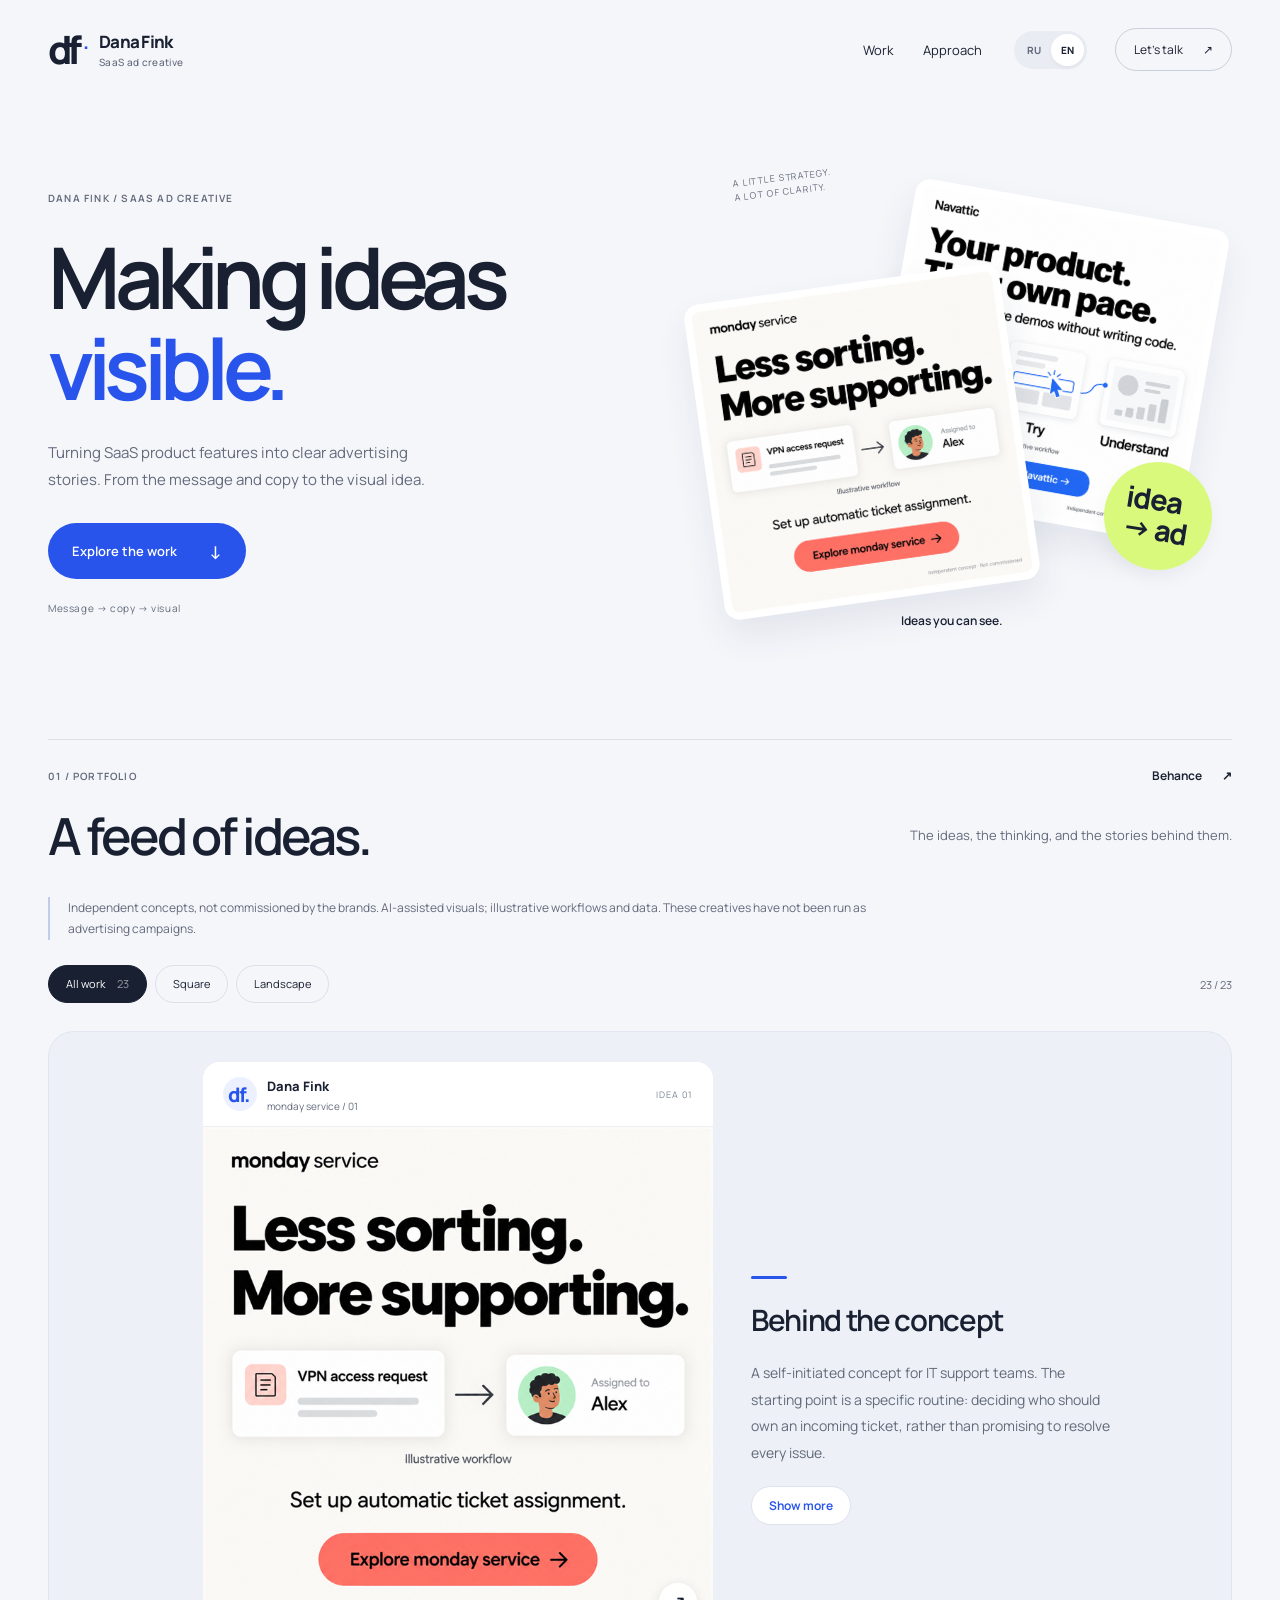
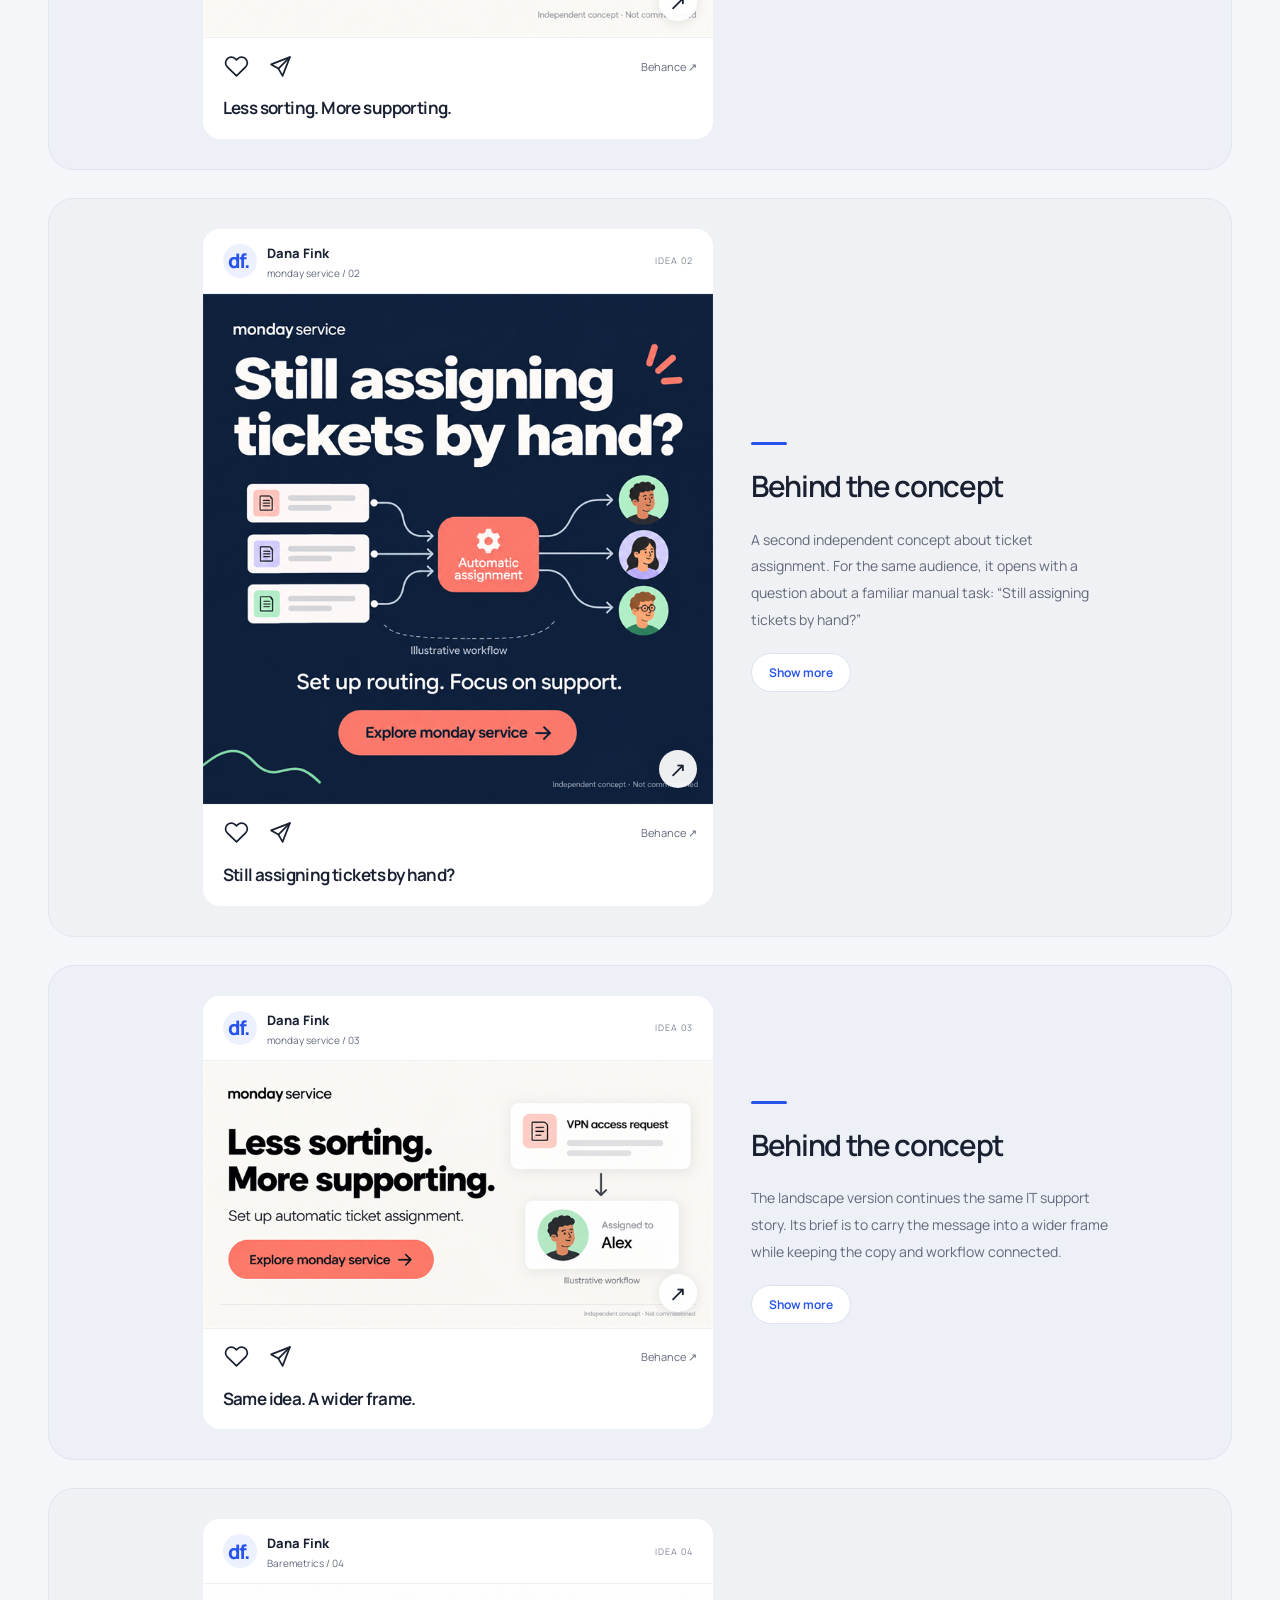
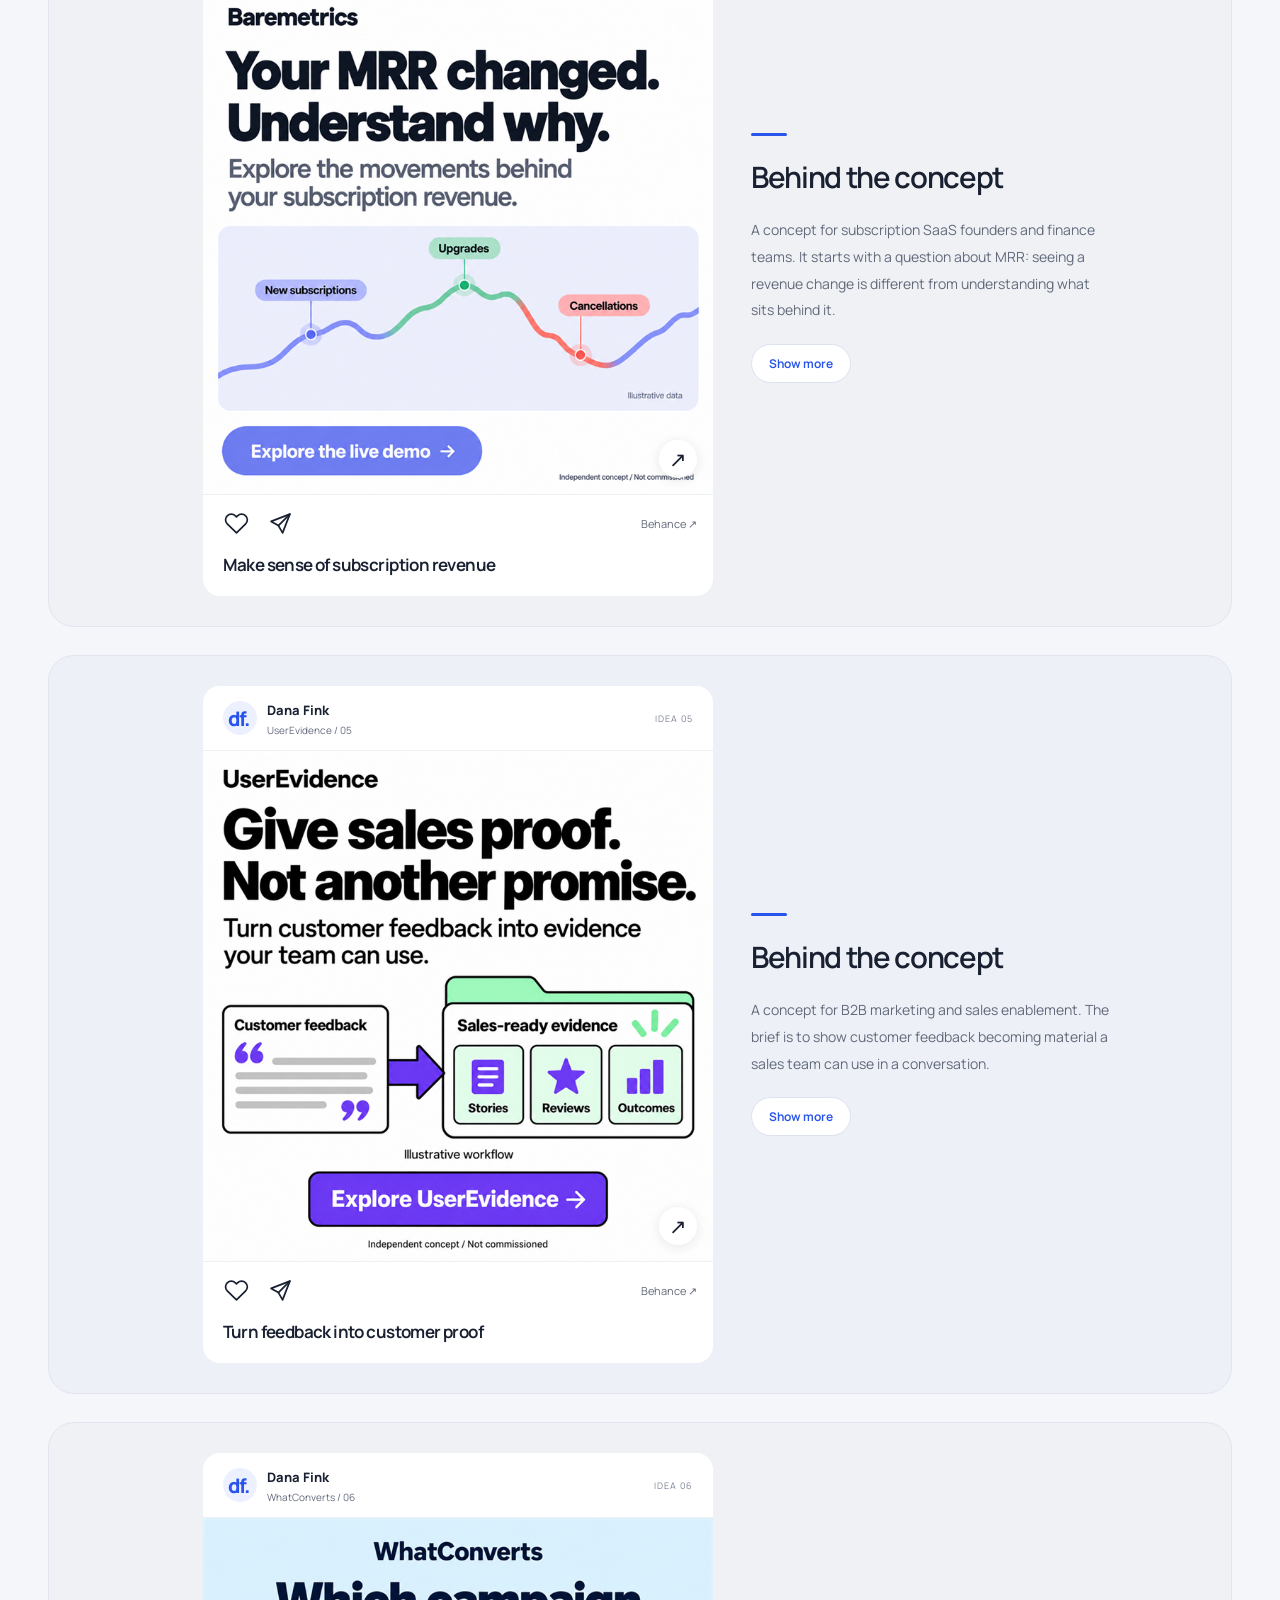
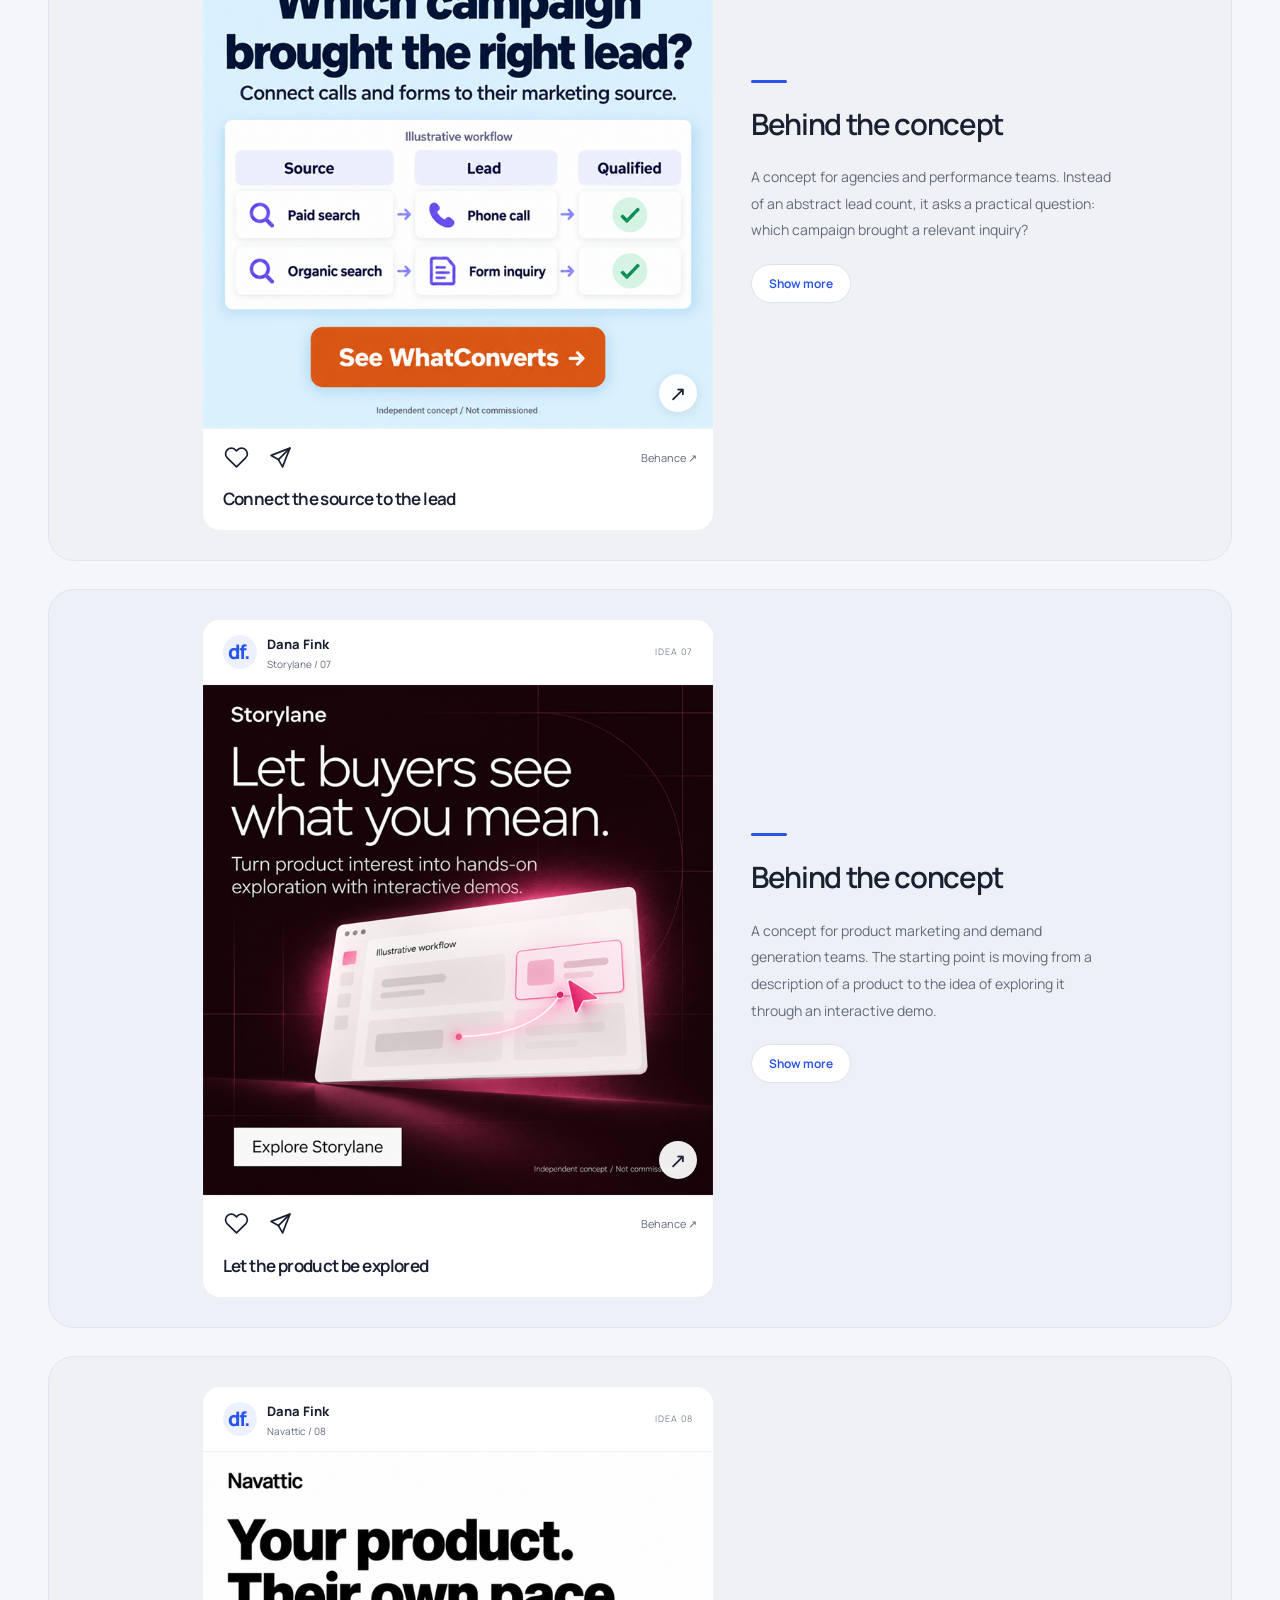
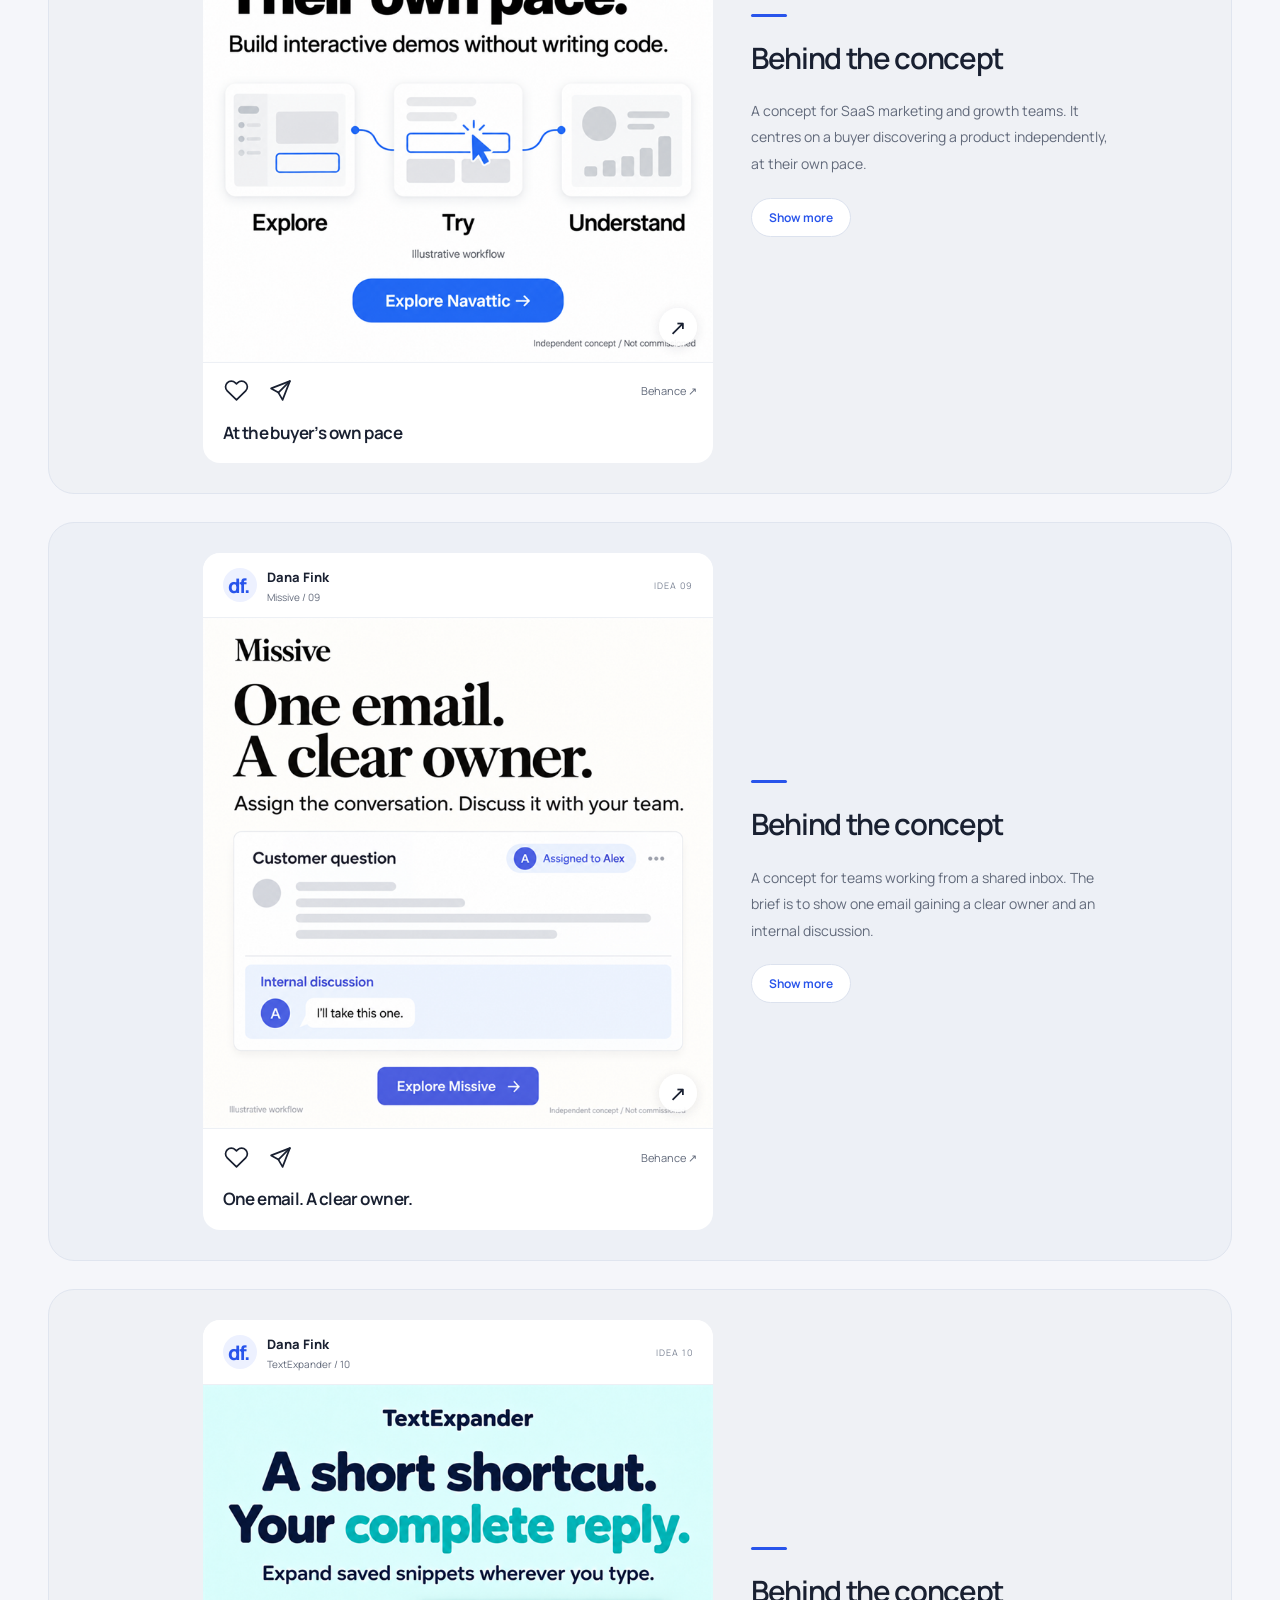
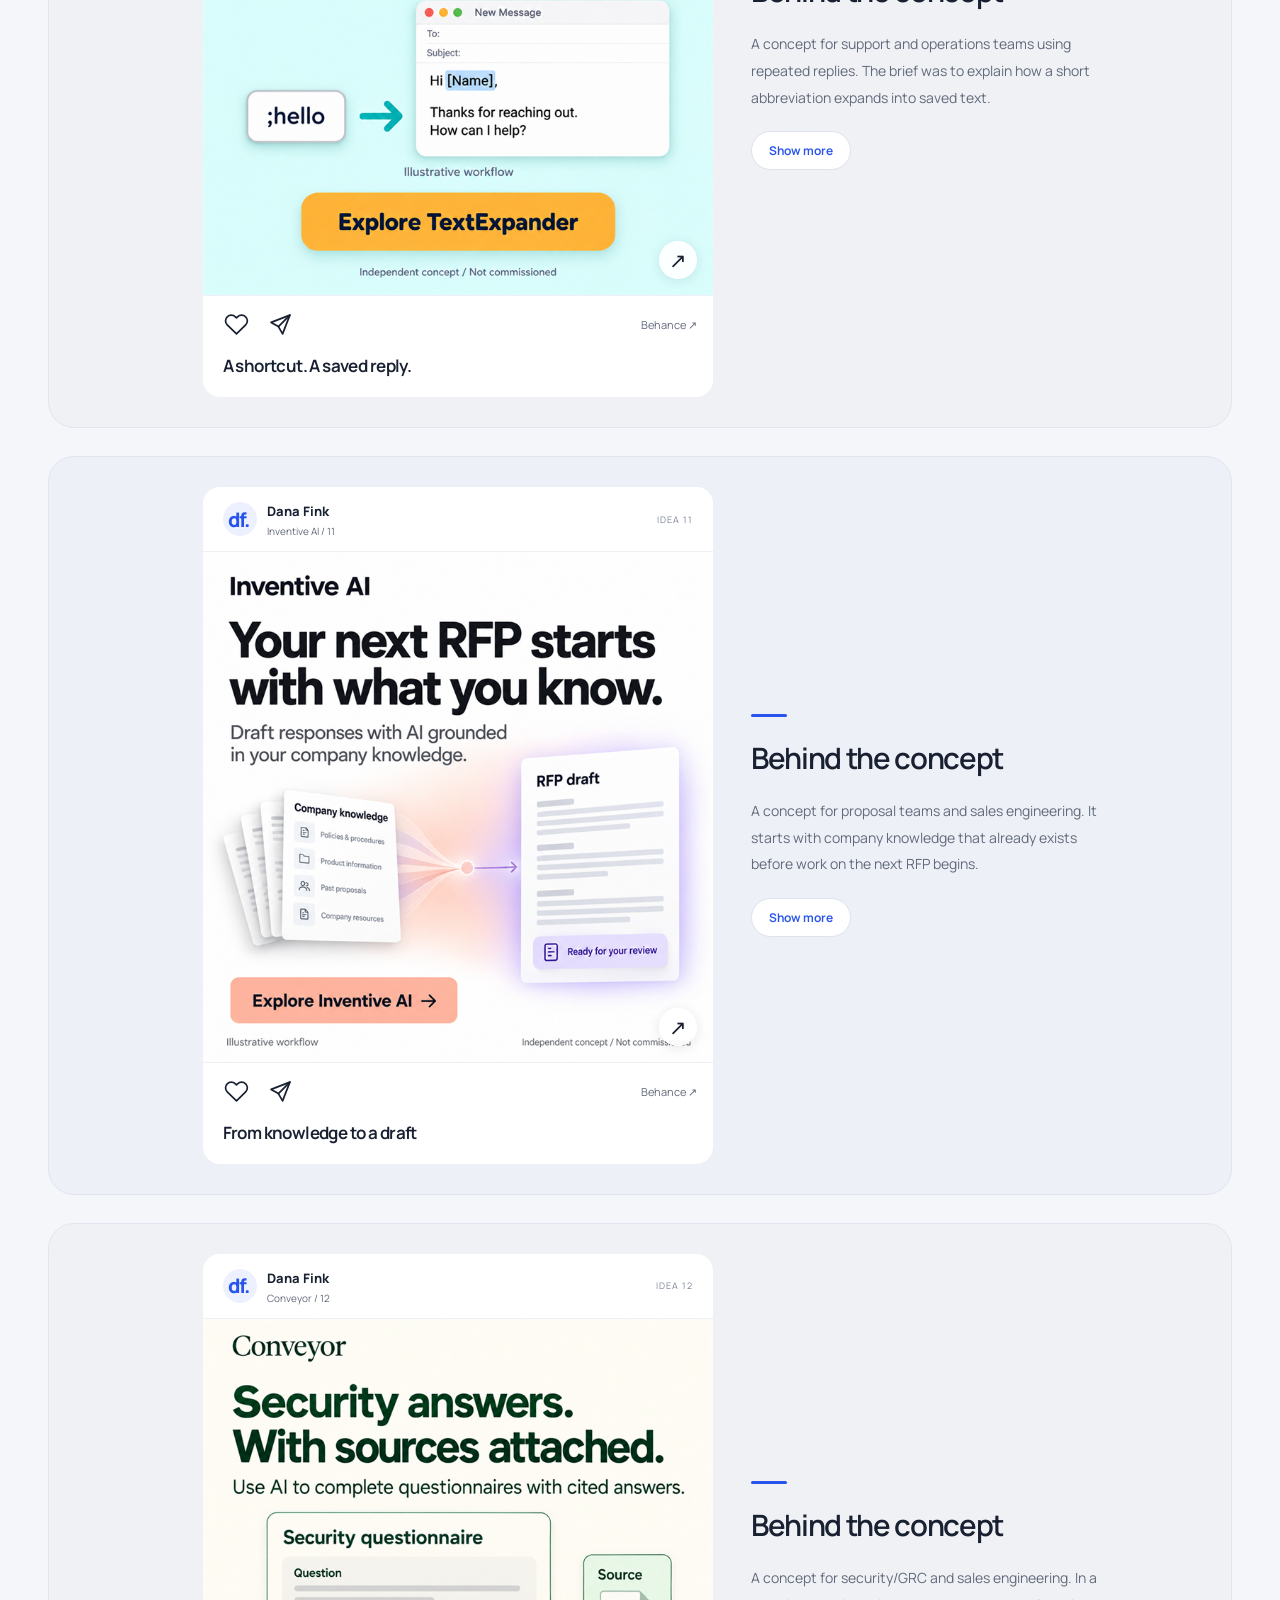
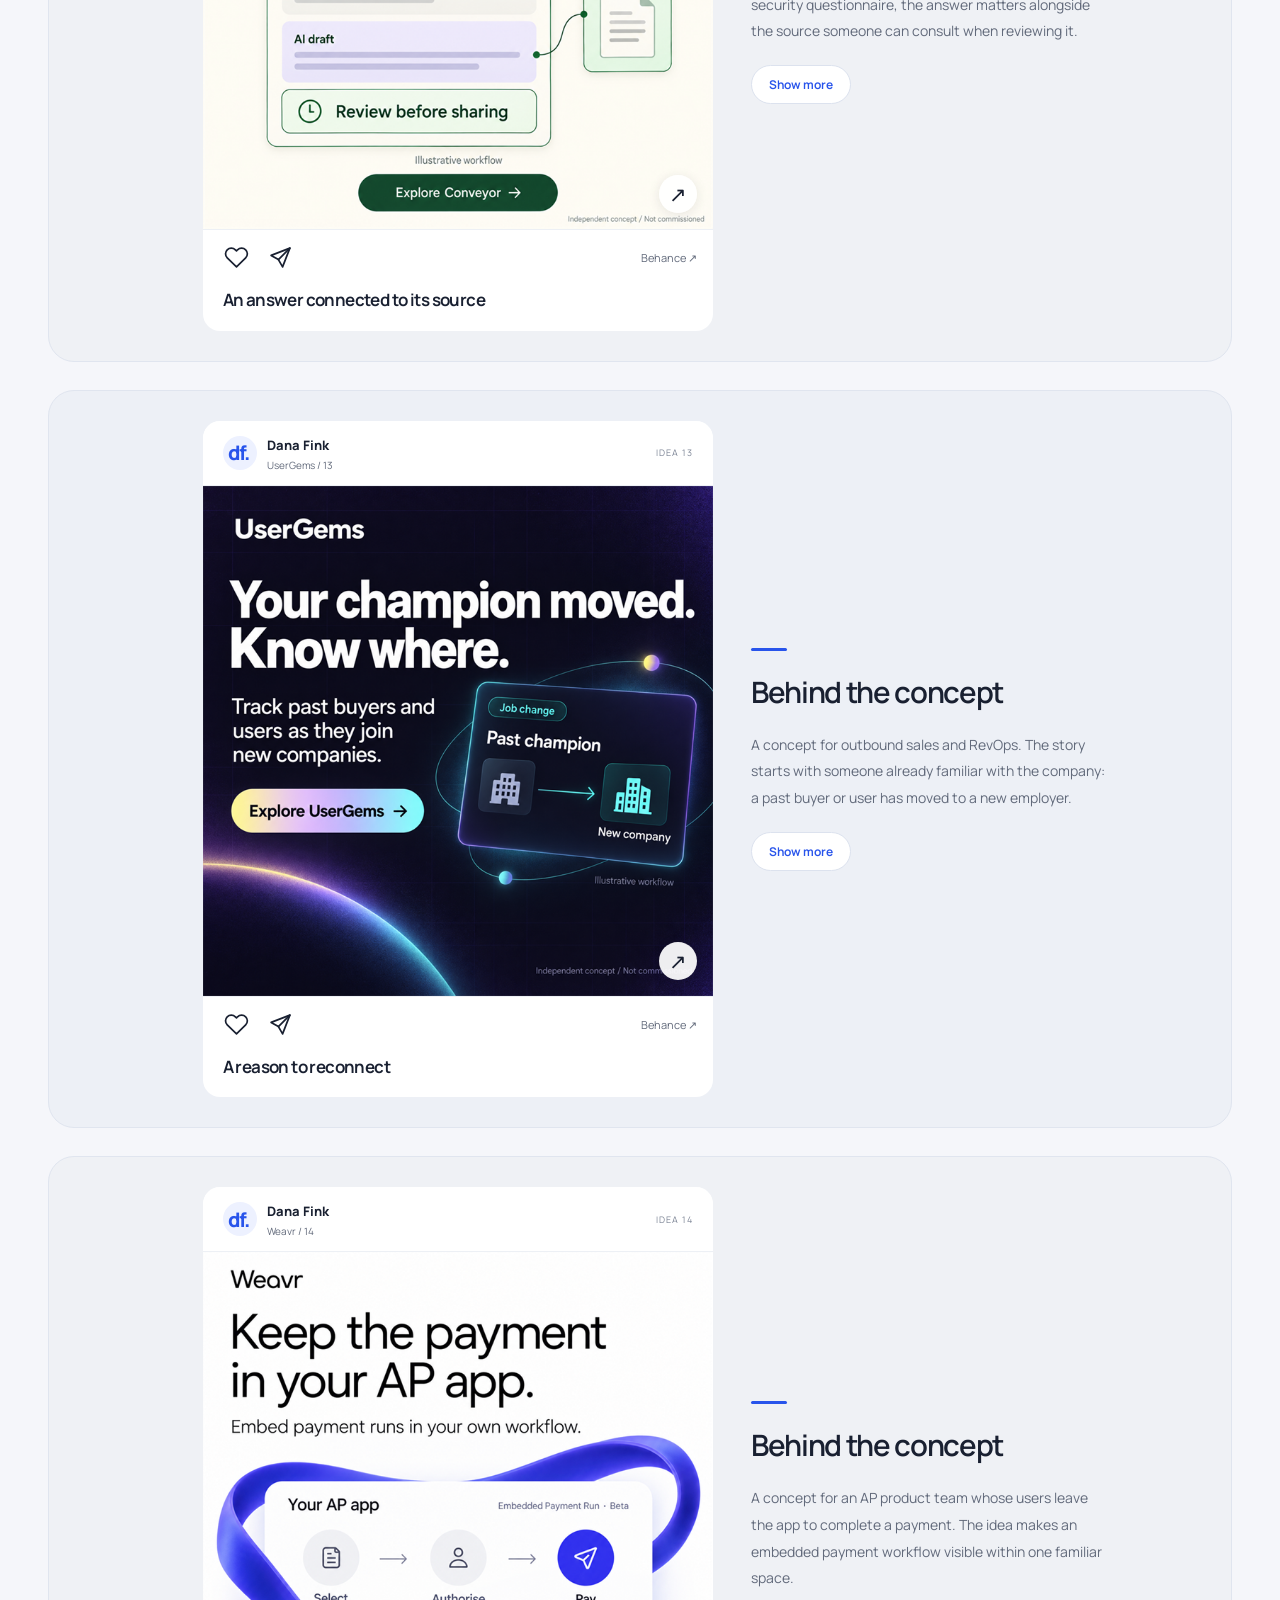
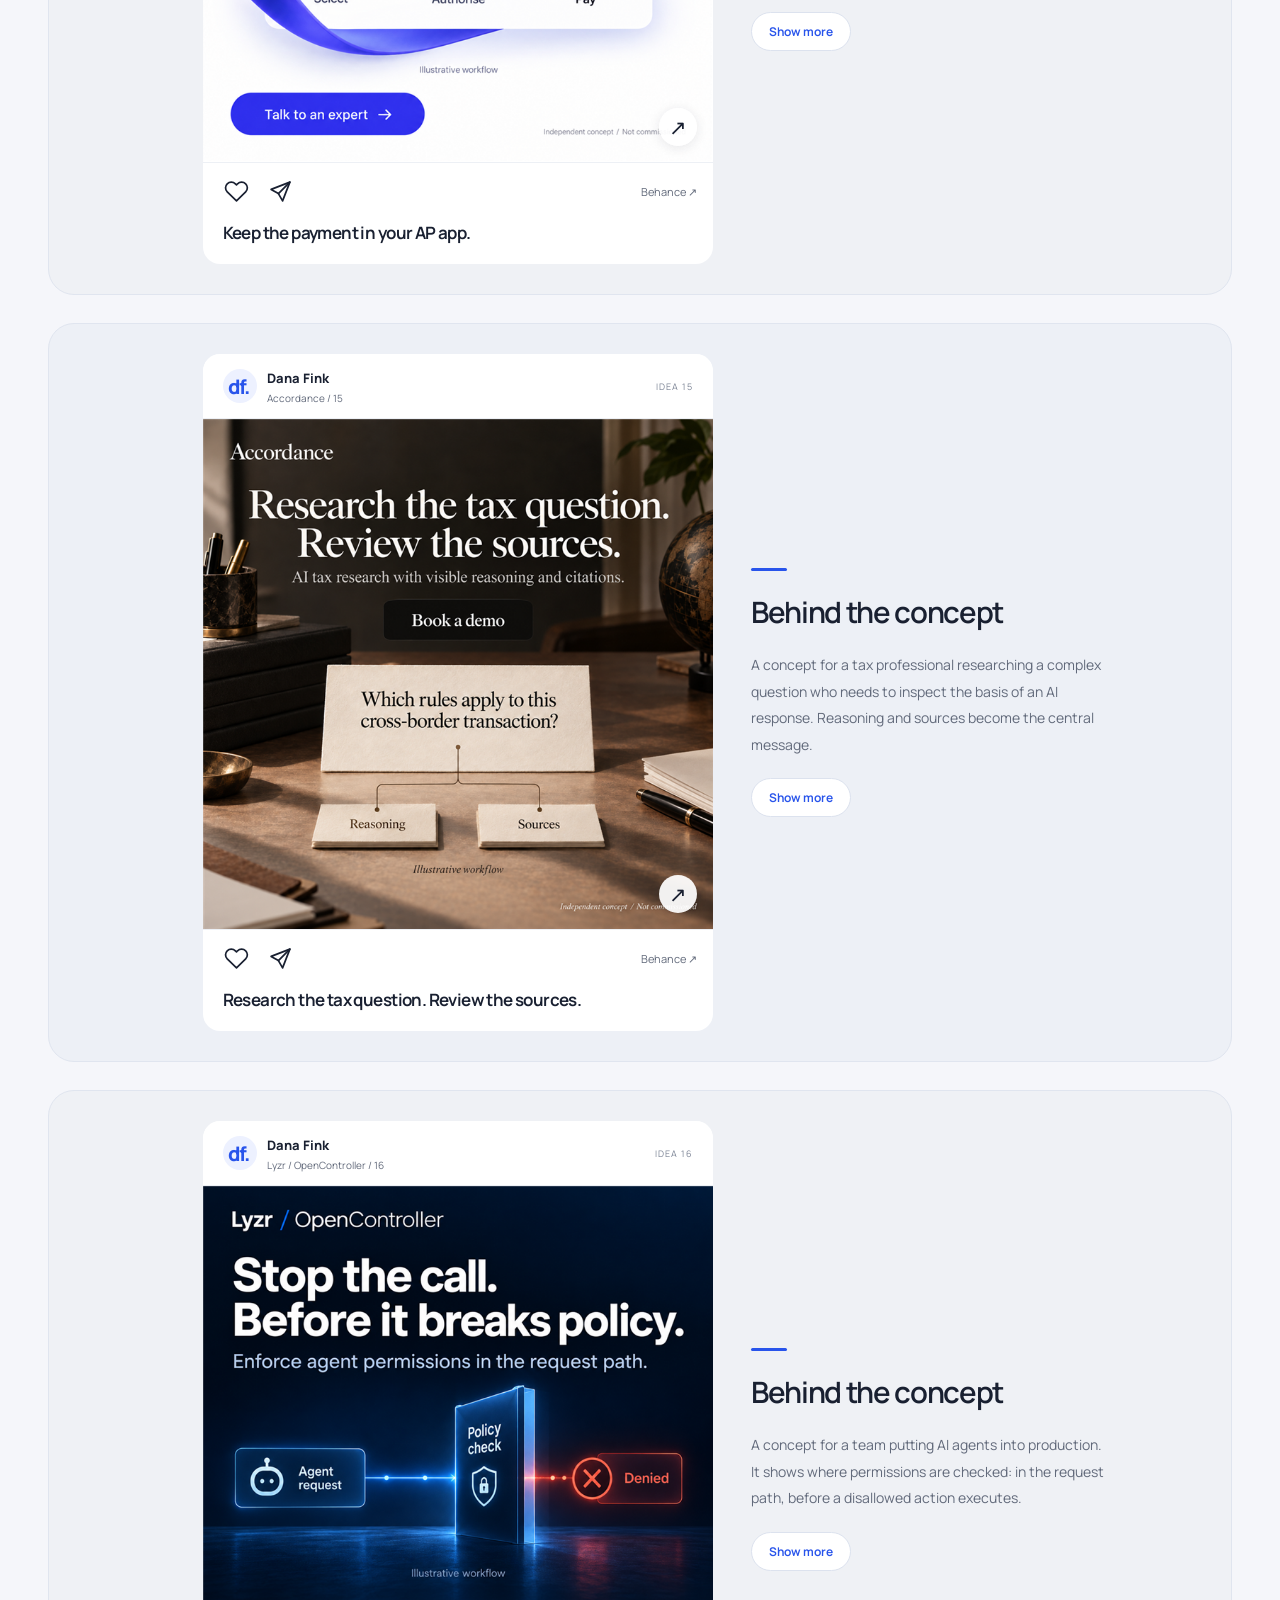
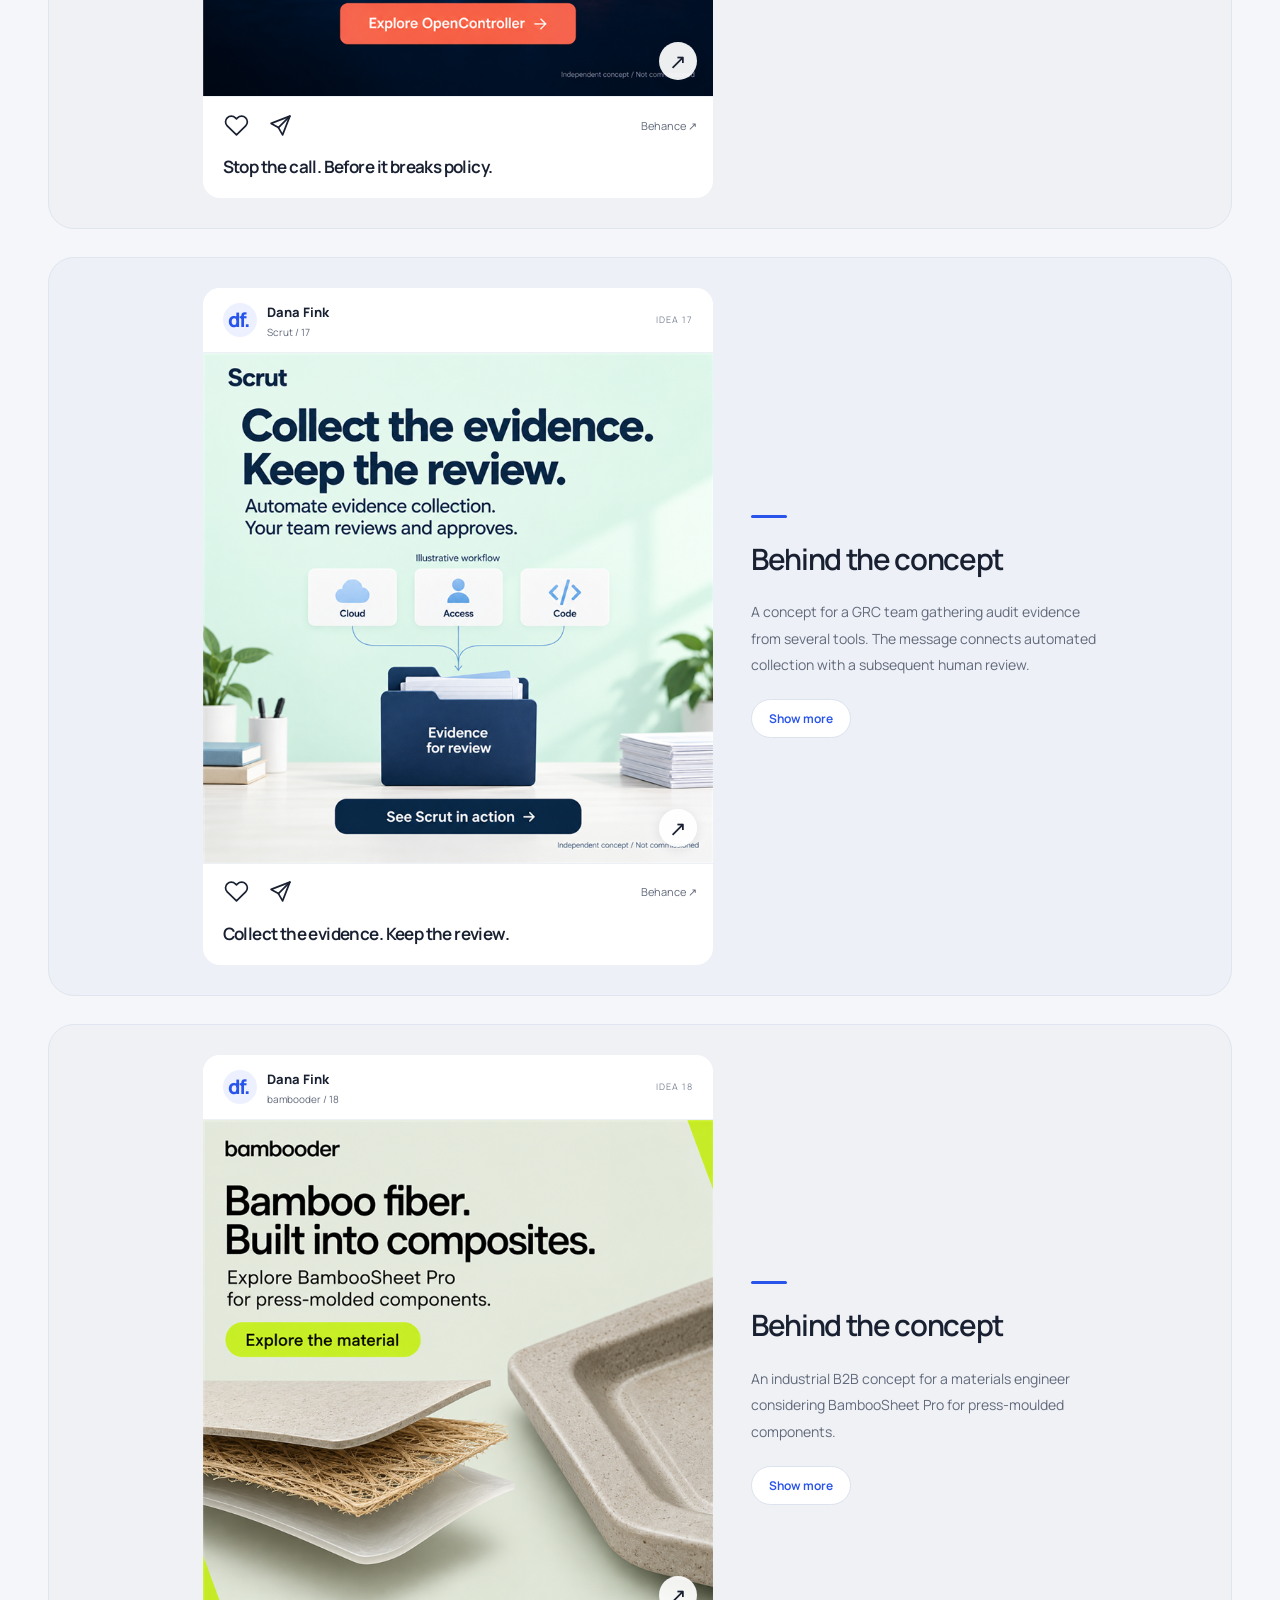
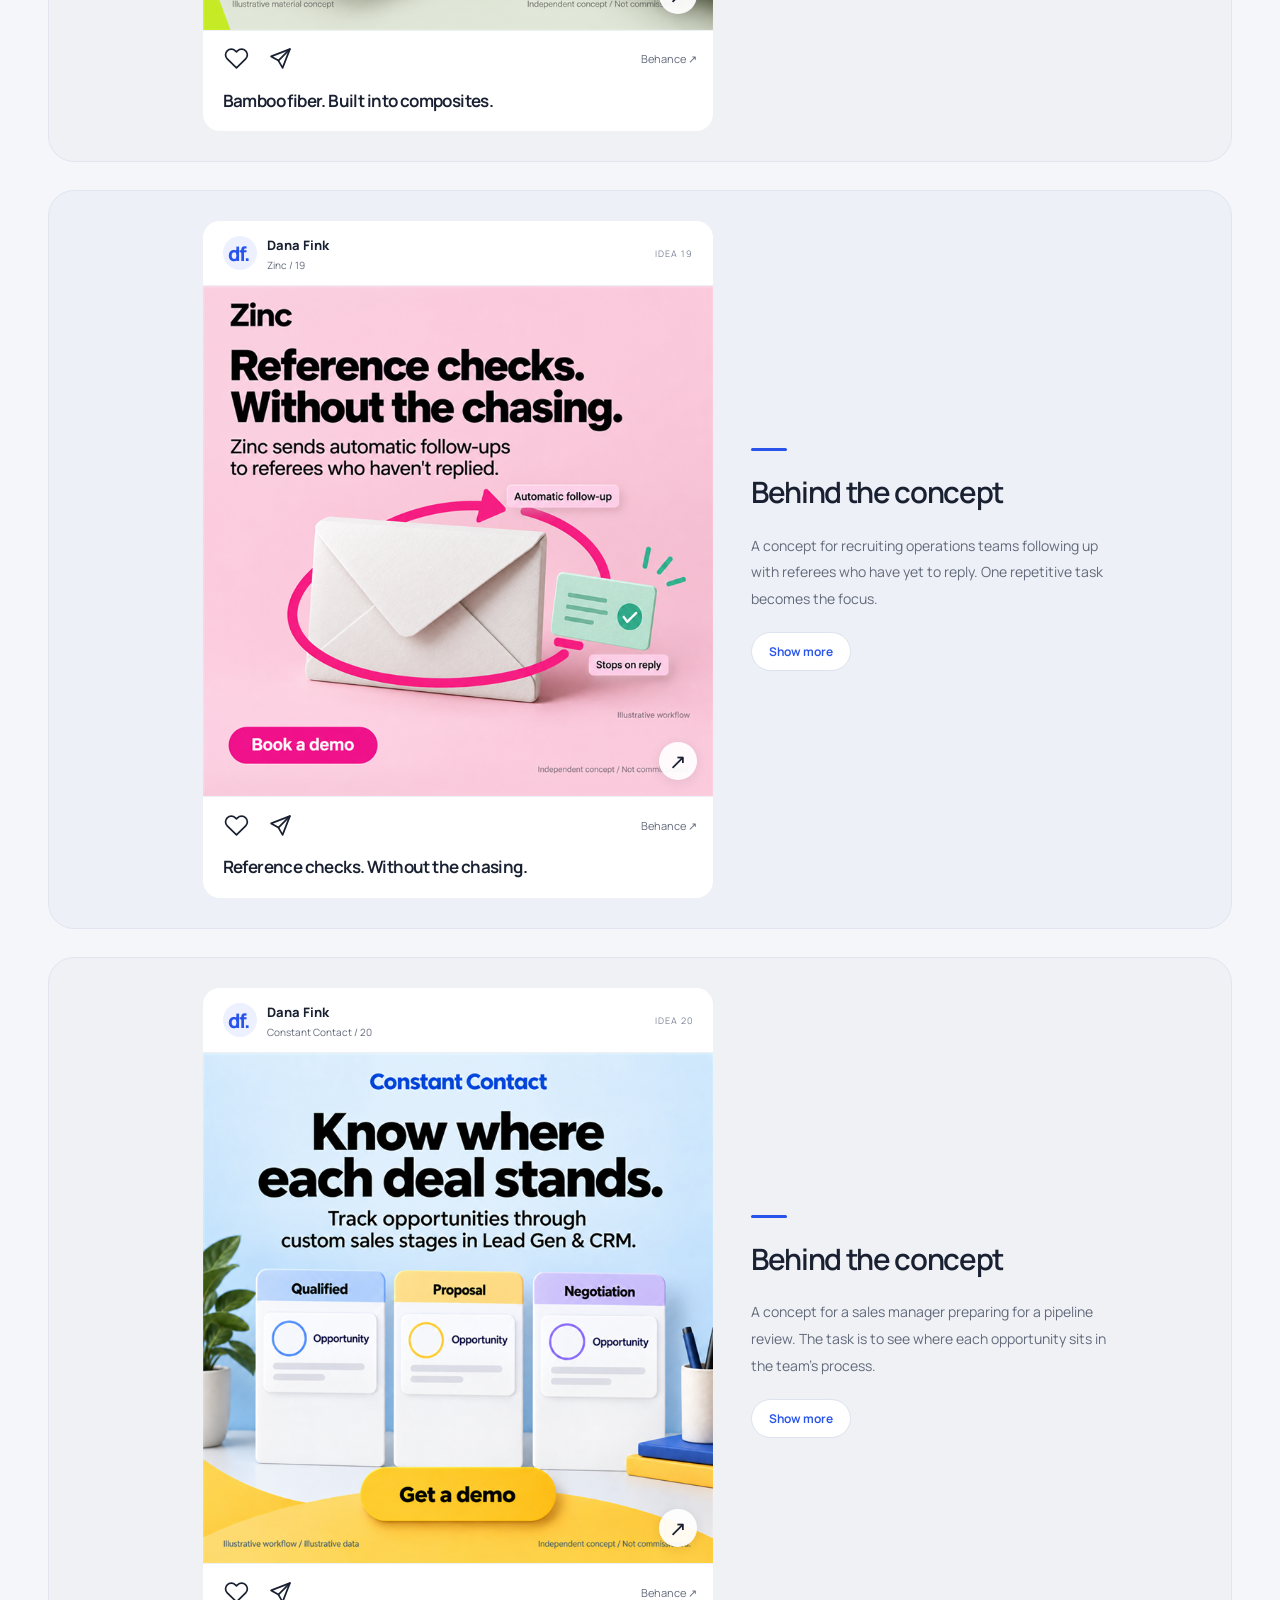
==== commit 4cb26d7b: "Prepare portfolio search indexing and lossless WebP images" ====
--- a/index.html
+++ b/index.html
@@ -1,36 +1,36 @@
 <!doctype html>
-<html lang="en"><head><meta charset="utf-8"><meta name="viewport" content="width=device-width,initial-scale=1"><meta name="theme-color" content="#f5f6fa"><meta name="description" content="Messaging, copy and visual direction for B2B ads. Dana Fink’s portfolio: 23 independent creatives for 21 products and services."><title>Dana Fink — SaaS ad creative</title><link rel="icon" href="assets/favicon.svg" type="image/svg+xml"><link rel="preload" href="assets/fonts/Manrope.ttf" as="font" type="font/ttf" crossorigin=""><link rel="stylesheet" href="style.css"><script src="content.js" defer=""></script><script src="script.js" defer=""></script></head>
+<html lang="en"><head><meta charset="utf-8"><meta name="viewport" content="width=device-width,initial-scale=1"><meta name="theme-color" content="#f5f6fa"><meta name="description" content="Messaging, copy and visual direction for B2B ads. Dana Fink’s portfolio: 23 independent creatives for 21 products and services."><title>Dana Fink — SaaS ad creative</title><link rel="canonical" href="https://danafinkcreatives.netlify.app/"><link rel="icon" href="assets/favicon.svg" type="image/svg+xml"><link rel="preload" href="assets/fonts/Manrope.ttf" as="font" type="font/ttf" crossorigin=""><link rel="stylesheet" href="style.css"><script src="content.js" defer=""></script><script src="script.js" defer=""></script></head>
 <body><a class="skip" href="#main" data-i18n="skip">Skip to content</a>
 <header class="header wrap"><a class="identity" href="#" aria-label="Dana Fink"><span class="monogram" aria-hidden="true">df<span>.</span></span><span>Dana Fink<small>SaaS ad creative</small></span></a><nav aria-label="Navigation"><a href="#work" data-i18n="navWork">Work</a><a href="#approach" data-i18n="navAbout">Approach</a></nav><div class="header-end"><div class="language-switch" role="group" aria-label="Язык / Language"><button data-language="ru" aria-pressed="false">RU</button><button data-language="en" aria-pressed="true">EN</button></div><a href="#contact" class="header-contact"><span data-i18n="navContact">Let’s talk</span><span aria-hidden="true">↗</span></a></div></header>
-<main id="main"><section class="hero wrap"><div class="hero-copy"><p data-i18n="eyebrow" class="eyebrow">DANA FINK / SAAS AD CREATIVE</p><h1><span data-i18n="headline">Making ideas</span><br><span data-i18n="accent" class="accent">visible.</span></h1><p data-i18n="intro" class="intro">Turning SaaS product features into clear advertising stories. From the message and copy to the visual idea.</p><a class="button" href="#work"><span data-i18n="viewWork">Explore the work</span><span aria-hidden="true">↓</span></a><p data-i18n="heroNote" class="hero-note">Message → copy → visual</p></div><div class="hero-gallery"><span class="orbit-label" aria-hidden="true">A LITTLE STRATEGY.<br>A LOT OF CLARITY.</span><div class="hero-stack"><a href="#project-8" class="hero-preview back" aria-label="Navattic"><img src="assets/creatives/navattic-display-720.png" width="720" height="720" alt="Navattic — Your product. Their own pace."></a><a href="#project-1" class="hero-preview front" aria-label="monday service"><img src="assets/creatives/monday-service-light-v2-display-720.png" width="720" height="720" alt="monday service — Less sorting. More supporting."></a><span class="visual-badge" aria-hidden="true">idea<br><span>→ ad</span></span></div><div class="hero-caption"><span data-i18n="heroCaption">Ideas you can see.</span> </div></div></section>
-<section class="work wrap" id="work"><div class="section-top"><p data-i18n="workLabel" class="eyebrow">01 / PORTFOLIO</p><a class="behance-top" href="https://www.behance.net/bed0d1bc" target="_blank" rel="noopener noreferrer">Behance <span aria-hidden="true">↗</span></a></div><div class="work-heading"><h2 data-i18n="workTitle">A feed of ideas.</h2><p data-i18n="workIntro">The ideas, the thinking, and the stories behind them.</p></div><p class="disclaimer" data-i18n="disclaimer">Independent concepts, not commissioned by the brands. AI-assisted visuals; illustrative workflows and data. These creatives have not been run as advertising campaigns.</p><div class="gallery-tools"><div class="filters" role="group" aria-label="Format"><button data-filter="all" aria-pressed="true"><span data-i18n="all">All work</span><span>23</span></button><button data-filter="square" aria-pressed="false" data-i18n="square">Square</button><button data-filter="landscape" aria-pressed="false" data-i18n="landscape">Landscape</button></div><span class="gallery-count" aria-live="polite">23 / 23</span></div><div class="project-grid"><article class="project" data-format="square" id="project-1"><div class="post-visual"><div class="post-header"><a class="post-avatar" href="#contact" aria-label="Dana Fink">df.</a><div><a href="#contact" class="post-author">Dana Fink</a><span class="post-brand">monday service / 01</span></div><span class="post-number">IDEA 01</span></div><a class="artwork" href="https://www.behance.net/gallery/255781663/SaaS-Ad-Concepts-monday-service" target="_blank" rel="noopener noreferrer" data-project="0" aria-label="View larger: monday service — Less sorting. More supporting."><img src="assets/creatives/monday-service-light-v2-display-720.png" width="720" height="720" alt="monday service — Less sorting. More supporting." loading="lazy"><span class="enlarge" aria-hidden="true">↗</span></a><div class="post-actions"><button type="button" class="like-button" data-like="1" aria-pressed="false" aria-label="Like this idea"><svg viewBox="0 0 24 24" aria-hidden="true"><path d="M20.8 4.6a5.5 5.5 0 0 0-7.8 0L12 5.7l-1.1-1.1a5.5 5.5 0 0 0-7.8 7.8L12 21l8.8-8.6a5.5 5.5 0 0 0 0-7.8Z"></path></svg></button><button type="button" class="share-button" data-share="0" aria-label="Share"><svg viewBox="0 0 24 24" aria-hidden="true"><path d="m21 3-7 18-4-7-7-4 18-7Z"></path><path d="m10 14 11-11"></path></svg></button><a class="post-behance" href="https://www.behance.net/gallery/255781663/SaaS-Ad-Concepts-monday-service" target="_blank" rel="noopener noreferrer">Behance ↗</a></div><div class="post-title-block"><h3 data-project-title="0">Less sorting. More supporting.</h3></div></div><div class="post-caption"><details class="case-story" data-story="0"><summary><span class="story-label" data-i18n="story">Behind the concept</span><p data-story-text="0:0" class="story-preview">A self-initiated concept for IT support teams. The starting point is a specific routine: deciding who should own an incoming ticket, rather than promising to resolve every issue.</p><span class="show-more" data-i18n="showMore">Show more</span><span class="show-less" data-i18n="showLess">Show less</span></summary><div class="story-content"><section><h4 data-i18n="analysis">The thinking</h4><p data-story-text="0:1">Automatic assignment has a clear visual sequence: incoming request → assigned teammate. “Less sorting. More supporting.” connects that mechanism to the team’s work without inventing resolution times or numerical savings.</p></section><section><h4 data-i18n="solution">The creative decision</h4><p data-story-text="0:2">One ticket and one teammate make the mechanism tangible. The light background gives the headline space, and the coral button completes the reading path. Alex and the VPN request are illustrative examples. Assigned does not mean resolved.</p></section></div></details></div></article>
-<article class="project" data-format="square" id="project-2"><div class="post-visual"><div class="post-header"><a class="post-avatar" href="#contact" aria-label="Dana Fink">df.</a><div><a href="#contact" class="post-author">Dana Fink</a><span class="post-brand">monday service / 02</span></div><span class="post-number">IDEA 02</span></div><a class="artwork" href="https://www.behance.net/gallery/255781663/SaaS-Ad-Concepts-monday-service" target="_blank" rel="noopener noreferrer" data-project="1" aria-label="View larger: monday service — Still assigning tickets by hand?"><img src="assets/creatives/monday-service-routing-v2-display-720.png" width="720" height="720" alt="monday service — Still assigning tickets by hand?" loading="lazy"><span class="enlarge" aria-hidden="true">↗</span></a><div class="post-actions"><button type="button" class="like-button" data-like="2" aria-pressed="false" aria-label="Like this idea"><svg viewBox="0 0 24 24" aria-hidden="true"><path d="M20.8 4.6a5.5 5.5 0 0 0-7.8 0L12 5.7l-1.1-1.1a5.5 5.5 0 0 0-7.8 7.8L12 21l8.8-8.6a5.5 5.5 0 0 0 0-7.8Z"></path></svg></button><button type="button" class="share-button" data-share="1" aria-label="Share"><svg viewBox="0 0 24 24" aria-hidden="true"><path d="m21 3-7 18-4-7-7-4 18-7Z"></path><path d="m10 14 11-11"></path></svg></button><a class="post-behance" href="https://www.behance.net/gallery/255781663/SaaS-Ad-Concepts-monday-service" target="_blank" rel="noopener noreferrer">Behance ↗</a></div><div class="post-title-block"><h3 data-project-title="1">Still assigning tickets by hand?</h3></div></div><div class="post-caption"><details class="case-story" data-story="1"><summary><span class="story-label" data-i18n="story">Behind the concept</span><p data-story-text="1:0" class="story-preview">A second independent concept about ticket assignment. For the same audience, it opens with a question about a familiar manual task: “Still assigning tickets by hand?”</p><span class="show-more" data-i18n="showMore">Show more</span><span class="show-less" data-i18n="showLess">Show less</span></summary><div class="story-content"><section><h4 data-i18n="analysis">The thinking</h4><p data-story-text="1:1">Rather than listing product features, the idea explains the assignment mechanism. During revision, the centre of the diagram changed: automatic assignment replaced an overloaded person as the focal point.</p></section><section><h4 data-i18n="solution">The creative decision</h4><p data-story-text="1:2">Requests and teammates are connected to show what happens after a ticket arrives. This is an alternative message and composition, not an A/B-test winner. No campaign comparison took place, and several elements differ between the versions.</p></section></div></details></div></article>
-<article class="project" data-format="landscape" id="project-3"><div class="post-visual"><div class="post-header"><a class="post-avatar" href="#contact" aria-label="Dana Fink">df.</a><div><a href="#contact" class="post-author">Dana Fink</a><span class="post-brand">monday service / 03</span></div><span class="post-number">IDEA 03</span></div><a class="artwork" href="https://www.behance.net/gallery/255781663/SaaS-Ad-Concepts-monday-service" target="_blank" rel="noopener noreferrer" data-project="2" aria-label="View larger: monday service — Same idea. A wider frame."><img src="assets/creatives/monday-service-wide-v2-display-720.png" width="720" height="377" alt="monday service — Same idea. A wider frame." loading="lazy"><span class="enlarge" aria-hidden="true">↗</span></a><div class="post-actions"><button type="button" class="like-button" data-like="3" aria-pressed="false" aria-label="Like this idea"><svg viewBox="0 0 24 24" aria-hidden="true"><path d="M20.8 4.6a5.5 5.5 0 0 0-7.8 0L12 5.7l-1.1-1.1a5.5 5.5 0 0 0-7.8 7.8L12 21l8.8-8.6a5.5 5.5 0 0 0 0-7.8Z"></path></svg></button><button type="button" class="share-button" data-share="2" aria-label="Share"><svg viewBox="0 0 24 24" aria-hidden="true"><path d="m21 3-7 18-4-7-7-4 18-7Z"></path><path d="m10 14 11-11"></path></svg></button><a class="post-behance" href="https://www.behance.net/gallery/255781663/SaaS-Ad-Concepts-monday-service" target="_blank" rel="noopener noreferrer">Behance ↗</a></div><div class="post-title-block"><h3 data-project-title="2">Same idea. A wider frame.</h3></div></div><div class="post-caption"><details class="case-story" data-story="2"><summary><span class="story-label" data-i18n="story">Behind the concept</span><p data-story-text="2:0" class="story-preview">The landscape version continues the same IT support story. Its brief is to carry the message into a wider frame while keeping the copy and workflow connected.</p><span class="show-more" data-i18n="showMore">Show more</span><span class="show-less" data-i18n="showLess">Show less</span></summary><div class="story-content"><section><h4 data-i18n="analysis">The thinking</h4><p data-story-text="2:1">A wide layout creates a different reading path: headline, process and action need to follow each other clearly. The adaptation is treated as its own composition rather than a cropped square.</p></section><section><h4 data-i18n="solution">The creative decision</h4><p data-story-text="2:2">It preserves the assignment message and the series’ visual direction. Small labels become less legible when reduced, so the light square remains the preferred first presentation. The landscape version can be opened at a larger size for a closer look.</p></section></div></details></div></article>
-<article class="project" data-format="square" id="project-4"><div class="post-visual"><div class="post-header"><a class="post-avatar" href="#contact" aria-label="Dana Fink">df.</a><div><a href="#contact" class="post-author">Dana Fink</a><span class="post-brand">Baremetrics / 04</span></div><span class="post-number">IDEA 04</span></div><a class="artwork" href="https://www.behance.net/gallery/255786665/Baremetrics-Independent-SaaS-Ad-Concept" target="_blank" rel="noopener noreferrer" data-project="3" aria-label="View larger: Baremetrics — Make sense of subscription revenue"><img src="assets/creatives/baremetrics-display-720.png" width="720" height="720" alt="Baremetrics — Make sense of subscription revenue" loading="lazy"><span class="enlarge" aria-hidden="true">↗</span></a><div class="post-actions"><button type="button" class="like-button" data-like="4" aria-pressed="false" aria-label="Like this idea"><svg viewBox="0 0 24 24" aria-hidden="true"><path d="M20.8 4.6a5.5 5.5 0 0 0-7.8 0L12 5.7l-1.1-1.1a5.5 5.5 0 0 0-7.8 7.8L12 21l8.8-8.6a5.5 5.5 0 0 0 0-7.8Z"></path></svg></button><button type="button" class="share-button" data-share="3" aria-label="Share"><svg viewBox="0 0 24 24" aria-hidden="true"><path d="m21 3-7 18-4-7-7-4 18-7Z"></path><path d="m10 14 11-11"></path></svg></button><a class="post-behance" href="https://www.behance.net/gallery/255786665/Baremetrics-Independent-SaaS-Ad-Concept" target="_blank" rel="noopener noreferrer">Behance ↗</a></div><div class="post-title-block"><h3 data-project-title="3">Make sense of subscription revenue</h3></div></div><div class="post-caption"><details class="case-story" data-story="3"><summary><span class="story-label" data-i18n="story">Behind the concept</span><p data-story-text="3:0" class="story-preview">A concept for subscription SaaS founders and finance teams. It starts with a question about MRR: seeing a revenue change is different from understanding what sits behind it.</p><span class="show-more" data-i18n="showMore">Show more</span><span class="show-less" data-i18n="showLess">Show less</span></summary><div class="story-content"><section><h4 data-i18n="analysis">The thinking</h4><p data-story-text="3:1">Subscription revenue movements provide the product foundation. A ChartMogul reference informed the principle of explaining a management question with one infographic; its forecasts and numerical claims were not carried over.</p></section><section><h4 data-i18n="solution">The creative decision</h4><p data-story-text="3:2">One illustrative line, labelled New subscriptions, Upgrades and Cancellations, explains the headline. A light canvas and pastel chart reflect Baremetrics’ visual character. This is not a real interface, measured revenue or evidence of growth.</p></section></div></details></div></article>
-<article class="project" data-format="square" id="project-5"><div class="post-visual"><div class="post-header"><a class="post-avatar" href="#contact" aria-label="Dana Fink">df.</a><div><a href="#contact" class="post-author">Dana Fink</a><span class="post-brand">UserEvidence / 05</span></div><span class="post-number">IDEA 05</span></div><a class="artwork" href="https://www.behance.net/gallery/255786869/UserEvidence-Independent-SaaS-Ad-Concept" target="_blank" rel="noopener noreferrer" data-project="4" aria-label="View larger: UserEvidence — Turn feedback into customer proof"><img src="assets/creatives/userevidence-display-720.png" width="720" height="720" alt="UserEvidence — Turn feedback into customer proof" loading="lazy"><span class="enlarge" aria-hidden="true">↗</span></a><div class="post-actions"><button type="button" class="like-button" data-like="5" aria-pressed="false" aria-label="Like this idea"><svg viewBox="0 0 24 24" aria-hidden="true"><path d="M20.8 4.6a5.5 5.5 0 0 0-7.8 0L12 5.7l-1.1-1.1a5.5 5.5 0 0 0-7.8 7.8L12 21l8.8-8.6a5.5 5.5 0 0 0 0-7.8Z"></path></svg></button><button type="button" class="share-button" data-share="4" aria-label="Share"><svg viewBox="0 0 24 24" aria-hidden="true"><path d="m21 3-7 18-4-7-7-4 18-7Z"></path><path d="m10 14 11-11"></path></svg></button><a class="post-behance" href="https://www.behance.net/gallery/255786869/UserEvidence-Independent-SaaS-Ad-Concept" target="_blank" rel="noopener noreferrer">Behance ↗</a></div><div class="post-title-block"><h3 data-project-title="4">Turn feedback into customer proof</h3></div></div><div class="post-caption"><details class="case-story" data-story="4"><summary><span class="story-label" data-i18n="story">Behind the concept</span><p data-story-text="4:0" class="story-preview">A concept for B2B marketing and sales enablement. The brief is to show customer feedback becoming material a sales team can use in a conversation.</p><span class="show-more" data-i18n="showMore">Show more</span><span class="show-less" data-i18n="showLess">Show less</span></summary><div class="story-content"><section><h4 data-i18n="analysis">The thinking</h4><p data-story-text="4:1">The message is built around the contrast between proof and promise. A G2 reference informed the combination of bold copy and customer voice, without bringing over a portrait, testimonial or claimed outcome.</p></section><section><h4 data-i18n="solution">The creative decision</h4><p data-story-text="4:2">The feedback → evidence diagram makes transformation the central event. Quotation marks stand for a type of material, not an invented customer quote. A bold black headline and purple accents connect the idea to UserEvidence’s visual character.</p></section></div></details></div></article>
-<article class="project" data-format="square" id="project-6"><div class="post-visual"><div class="post-header"><a class="post-avatar" href="#contact" aria-label="Dana Fink">df.</a><div><a href="#contact" class="post-author">Dana Fink</a><span class="post-brand">WhatConverts / 06</span></div><span class="post-number">IDEA 06</span></div><a class="artwork" href="https://www.behance.net/gallery/255786931/WhatConverts-Independent-SaaS-Ad-Concept" target="_blank" rel="noopener noreferrer" data-project="5" aria-label="View larger: WhatConverts — Connect the source to the lead"><img src="assets/creatives/whatconverts-display-720.png" width="720" height="720" alt="WhatConverts — Connect the source to the lead" loading="lazy"><span class="enlarge" aria-hidden="true">↗</span></a><div class="post-actions"><button type="button" class="like-button" data-like="6" aria-pressed="false" aria-label="Like this idea"><svg viewBox="0 0 24 24" aria-hidden="true"><path d="M20.8 4.6a5.5 5.5 0 0 0-7.8 0L12 5.7l-1.1-1.1a5.5 5.5 0 0 0-7.8 7.8L12 21l8.8-8.6a5.5 5.5 0 0 0 0-7.8Z"></path></svg></button><button type="button" class="share-button" data-share="5" aria-label="Share"><svg viewBox="0 0 24 24" aria-hidden="true"><path d="m21 3-7 18-4-7-7-4 18-7Z"></path><path d="m10 14 11-11"></path></svg></button><a class="post-behance" href="https://www.behance.net/gallery/255786931/WhatConverts-Independent-SaaS-Ad-Concept" target="_blank" rel="noopener noreferrer">Behance ↗</a></div><div class="post-title-block"><h3 data-project-title="5">Connect the source to the lead</h3></div></div><div class="post-caption"><details class="case-story" data-story="5"><summary><span class="story-label" data-i18n="story">Behind the concept</span><p data-story-text="5:0" class="story-preview">A concept for agencies and performance teams. Instead of an abstract lead count, it asks a practical question: which campaign brought a relevant inquiry?</p><span class="show-more" data-i18n="showMore">Show more</span><span class="show-less" data-i18n="showLess">Show less</span></summary><div class="story-content"><section><h4 data-i18n="analysis">The thinking</h4><p data-story-text="5:1">The connection between source, call or form, and qualification comes from the product research. A CallRail reference informed the link between marketing and a valuable inquiry; a reporting structure replaces the phone-and-coins metaphor.</p></section><section><h4 data-i18n="solution">The creative decision</h4><p data-story-text="5:2">Two illustrative rows make Source → Lead → Qualified easy to follow. A blue field and white cards keep attention on the information. The checkmarks are examples, not a claim that every lead qualifies or that qualification is always automatic.</p></section></div></details></div></article>
-<article class="project" data-format="square" id="project-7"><div class="post-visual"><div class="post-header"><a class="post-avatar" href="#contact" aria-label="Dana Fink">df.</a><div><a href="#contact" class="post-author">Dana Fink</a><span class="post-brand">Storylane / 07</span></div><span class="post-number">IDEA 07</span></div><a class="artwork" href="https://www.behance.net/gallery/255787029/Storylane-Independent-SaaS-Ad-Concept" target="_blank" rel="noopener noreferrer" data-project="6" aria-label="View larger: Storylane — Let the product be explored"><img src="assets/creatives/storylane-display-720.png" width="720" height="720" alt="Storylane — Let the product be explored" loading="lazy"><span class="enlarge" aria-hidden="true">↗</span></a><div class="post-actions"><button type="button" class="like-button" data-like="7" aria-pressed="false" aria-label="Like this idea"><svg viewBox="0 0 24 24" aria-hidden="true"><path d="M20.8 4.6a5.5 5.5 0 0 0-7.8 0L12 5.7l-1.1-1.1a5.5 5.5 0 0 0-7.8 7.8L12 21l8.8-8.6a5.5 5.5 0 0 0 0-7.8Z"></path></svg></button><button type="button" class="share-button" data-share="6" aria-label="Share"><svg viewBox="0 0 24 24" aria-hidden="true"><path d="m21 3-7 18-4-7-7-4 18-7Z"></path><path d="m10 14 11-11"></path></svg></button><a class="post-behance" href="https://www.behance.net/gallery/255787029/Storylane-Independent-SaaS-Ad-Concept" target="_blank" rel="noopener noreferrer">Behance ↗</a></div><div class="post-title-block"><h3 data-project-title="6">Let the product be explored</h3></div></div><div class="post-caption"><details class="case-story" data-story="6"><summary><span class="story-label" data-i18n="story">Behind the concept</span><p data-story-text="6:0" class="story-preview">A concept for product marketing and demand generation teams. The starting point is moving from a description of a product to the idea of exploring it through an interactive demo.</p><span class="show-more" data-i18n="showMore">Show more</span><span class="show-less" data-i18n="showLess">Show less</span></summary><div class="story-content"><section><h4 data-i18n="analysis">The thinking</h4><p data-story-text="6:1">The focus is Demo Suite and buyer-led exploration. A Demostack reference informed the use of one buyer-facing message and large typography, not a copied interface.</p></section><section><h4 data-i18n="solution">The creative decision</h4><p data-story-text="6:2">A cursor and a highlighted action make participation the central image. The dark burgundy setting and light window follow Storylane’s visual direction at the time of research. The window is an illustration, not a product screenshot or a working demo.</p></section></div></details></div></article>
-<article class="project" data-format="square" id="project-8"><div class="post-visual"><div class="post-header"><a class="post-avatar" href="#contact" aria-label="Dana Fink">df.</a><div><a href="#contact" class="post-author">Dana Fink</a><span class="post-brand">Navattic / 08</span></div><span class="post-number">IDEA 08</span></div><a class="artwork" href="https://www.behance.net/gallery/255787111/Navattic-Independent-SaaS-Ad-Concept" target="_blank" rel="noopener noreferrer" data-project="7" aria-label="View larger: Navattic — At the buyer’s own pace"><img src="assets/creatives/navattic-display-720.png" width="720" height="720" alt="Navattic — At the buyer’s own pace" loading="lazy"><span class="enlarge" aria-hidden="true">↗</span></a><div class="post-actions"><button type="button" class="like-button" data-like="8" aria-pressed="false" aria-label="Like this idea"><svg viewBox="0 0 24 24" aria-hidden="true"><path d="M20.8 4.6a5.5 5.5 0 0 0-7.8 0L12 5.7l-1.1-1.1a5.5 5.5 0 0 0-7.8 7.8L12 21l8.8-8.6a5.5 5.5 0 0 0 0-7.8Z"></path></svg></button><button type="button" class="share-button" data-share="7" aria-label="Share"><svg viewBox="0 0 24 24" aria-hidden="true"><path d="m21 3-7 18-4-7-7-4 18-7Z"></path><path d="m10 14 11-11"></path></svg></button><a class="post-behance" href="https://www.behance.net/gallery/255787111/Navattic-Independent-SaaS-Ad-Concept" target="_blank" rel="noopener noreferrer">Behance ↗</a></div><div class="post-title-block"><h3 data-project-title="7">At the buyer’s own pace</h3></div></div><div class="post-caption"><details class="case-story" data-story="7"><summary><span class="story-label" data-i18n="story">Behind the concept</span><p data-story-text="7:0" class="story-preview">A concept for SaaS marketing and growth teams. It centres on a buyer discovering a product independently, at their own pace.</p><span class="show-more" data-i18n="showMore">Show more</span><span class="show-less" data-i18n="showLess">Show less</span></summary><div class="story-content"><section><h4 data-i18n="analysis">The thinking</h4><p data-story-text="7:1">The research connected two layers of the message: self-guided exploration for the buyer and no-code demo creation for the team. Unlike Storylane’s single interaction, this concept tells its story through a sequence.</p></section><section><h4 data-i18n="solution">The creative decision</h4><p data-story-text="7:2">Explore → Try → Understand are connected by a blue line. White, black and blue follow Navattic’s published palette as a visual guide. The illustrative screens show a discovery journey, not real interface captures or a measured learning outcome.</p></section></div></details></div></article>
-<article class="project" data-format="square" id="project-9"><div class="post-visual"><div class="post-header"><a class="post-avatar" href="#contact" aria-label="Dana Fink">df.</a><div><a href="#contact" class="post-author">Dana Fink</a><span class="post-brand">Missive / 09</span></div><span class="post-number">IDEA 09</span></div><a class="artwork" href="https://www.behance.net/gallery/255787175/Missive-Independent-SaaS-Ad-Concept" target="_blank" rel="noopener noreferrer" data-project="8" aria-label="View larger: Missive — One email. A clear owner."><img src="assets/creatives/missive-display-720.png" width="720" height="720" alt="Missive — One email. A clear owner." loading="lazy"><span class="enlarge" aria-hidden="true">↗</span></a><div class="post-actions"><button type="button" class="like-button" data-like="9" aria-pressed="false" aria-label="Like this idea"><svg viewBox="0 0 24 24" aria-hidden="true"><path d="M20.8 4.6a5.5 5.5 0 0 0-7.8 0L12 5.7l-1.1-1.1a5.5 5.5 0 0 0-7.8 7.8L12 21l8.8-8.6a5.5 5.5 0 0 0 0-7.8Z"></path></svg></button><button type="button" class="share-button" data-share="8" aria-label="Share"><svg viewBox="0 0 24 24" aria-hidden="true"><path d="m21 3-7 18-4-7-7-4 18-7Z"></path><path d="m10 14 11-11"></path></svg></button><a class="post-behance" href="https://www.behance.net/gallery/255787175/Missive-Independent-SaaS-Ad-Concept" target="_blank" rel="noopener noreferrer">Behance ↗</a></div><div class="post-title-block"><h3 data-project-title="8">One email. A clear owner.</h3></div></div><div class="post-caption"><details class="case-story" data-story="8"><summary><span class="story-label" data-i18n="story">Behind the concept</span><p data-story-text="8:0" class="story-preview">A concept for teams working from a shared inbox. The brief is to show one email gaining a clear owner and an internal discussion.</p><span class="show-more" data-i18n="showMore">Show more</span><span class="show-less" data-i18n="showLess">Show less</span></summary><div class="story-content"><section><h4 data-i18n="analysis">The thinking</h4><p data-story-text="8:1">Instead of a broad productivity promise, it focuses on two visible actions: assign the conversation and discuss it with the team. A Front reference informed the focus on a coordination problem; the new execution takes a calmer tone.</p></section><section><h4 data-i18n="solution">The creative decision</h4><p data-story-text="8:2">One inquiry, an assignment to Alex and “I’ll take this one” tell a small work story. The light canvas, blue accent and headline character follow observations of Missive. The teammate and conversation are fictional examples, not a customer testimonial.</p></section></div></details></div></article>
-<article class="project" data-format="square" id="project-10"><div class="post-visual"><div class="post-header"><a class="post-avatar" href="#contact" aria-label="Dana Fink">df.</a><div><a href="#contact" class="post-author">Dana Fink</a><span class="post-brand">TextExpander / 10</span></div><span class="post-number">IDEA 10</span></div><a class="artwork" href="https://www.behance.net/gallery/255787229/TextExpander-Independent-SaaS-Ad-Concept" target="_blank" rel="noopener noreferrer" data-project="9" aria-label="View larger: TextExpander — A shortcut. A saved reply."><img src="assets/creatives/textexpander-display-720.png" width="720" height="720" alt="TextExpander — A shortcut. A saved reply." loading="lazy"><span class="enlarge" aria-hidden="true">↗</span></a><div class="post-actions"><button type="button" class="like-button" data-like="10" aria-pressed="false" aria-label="Like this idea"><svg viewBox="0 0 24 24" aria-hidden="true"><path d="M20.8 4.6a5.5 5.5 0 0 0-7.8 0L12 5.7l-1.1-1.1a5.5 5.5 0 0 0-7.8 7.8L12 21l8.8-8.6a5.5 5.5 0 0 0 0-7.8Z"></path></svg></button><button type="button" class="share-button" data-share="9" aria-label="Share"><svg viewBox="0 0 24 24" aria-hidden="true"><path d="m21 3-7 18-4-7-7-4 18-7Z"></path><path d="m10 14 11-11"></path></svg></button><a class="post-behance" href="https://www.behance.net/gallery/255787229/TextExpander-Independent-SaaS-Ad-Concept" target="_blank" rel="noopener noreferrer">Behance ↗</a></div><div class="post-title-block"><h3 data-project-title="9">A shortcut. A saved reply.</h3></div></div><div class="post-caption"><details class="case-story" data-story="9"><summary><span class="story-label" data-i18n="story">Behind the concept</span><p data-story-text="9:0" class="story-preview">A concept for support and operations teams using repeated replies. The brief was to explain how a short abbreviation expands into saved text.</p><span class="show-more" data-i18n="showMore">Show more</span><span class="show-less" data-i18n="showLess">Show less</span></summary><div class="story-content"><section><h4 data-i18n="analysis">The thinking</h4><p data-story-text="9:1">An email context makes the result concrete. A Grammarly reference informed the presentation of text inside a work setting, but its AI rewriting mechanism is not attributed to TextExpander: this is snippet expansion.</p></section><section><h4 data-i18n="solution">The creative decision</h4><p data-story-text="9:2">The ;hello block, arrow and complete reply form a clear cause-and-effect sequence. In the selected v03 revision, the abbreviation and arrow were moved closer to the reply. The example email is illustrative; the creative does not promise new text generation or automatic sending.</p></section></div></details></div></article>
-<article class="project" data-format="square" id="project-11"><div class="post-visual"><div class="post-header"><a class="post-avatar" href="#contact" aria-label="Dana Fink">df.</a><div><a href="#contact" class="post-author">Dana Fink</a><span class="post-brand">Inventive AI / 11</span></div><span class="post-number">IDEA 11</span></div><a class="artwork" href="https://www.behance.net/gallery/255787277/Inventive-AI-Independent-SaaS-Ad-Concept" target="_blank" rel="noopener noreferrer" data-project="10" aria-label="View larger: Inventive AI — From knowledge to a draft"><img src="assets/creatives/inventive-ai-display-720.png" width="720" height="720" alt="Inventive AI — From knowledge to a draft" loading="lazy"><span class="enlarge" aria-hidden="true">↗</span></a><div class="post-actions"><button type="button" class="like-button" data-like="11" aria-pressed="false" aria-label="Like this idea"><svg viewBox="0 0 24 24" aria-hidden="true"><path d="M20.8 4.6a5.5 5.5 0 0 0-7.8 0L12 5.7l-1.1-1.1a5.5 5.5 0 0 0-7.8 7.8L12 21l8.8-8.6a5.5 5.5 0 0 0 0-7.8Z"></path></svg></button><button type="button" class="share-button" data-share="10" aria-label="Share"><svg viewBox="0 0 24 24" aria-hidden="true"><path d="m21 3-7 18-4-7-7-4 18-7Z"></path><path d="m10 14 11-11"></path></svg></button><a class="post-behance" href="https://www.behance.net/gallery/255787277/Inventive-AI-Independent-SaaS-Ad-Concept" target="_blank" rel="noopener noreferrer">Behance ↗</a></div><div class="post-title-block"><h3 data-project-title="10">From knowledge to a draft</h3></div></div><div class="post-caption"><details class="case-story" data-story="10"><summary><span class="story-label" data-i18n="story">Behind the concept</span><p data-story-text="10:0" class="story-preview">A concept for proposal teams and sales engineering. It starts with company knowledge that already exists before work on the next RFP begins.</p><span class="show-more" data-i18n="showMore">Show more</span><span class="show-less" data-i18n="showLess">Show less</span></summary><div class="story-content"><section><h4 data-i18n="analysis">The thinking</h4><p data-story-text="10:1">Rather than promising an instant tender win, it explains a process: company resources become the foundation for a draft. Responsive and Loopio references helped focus the hierarchy and give the work a concrete object: a response.</p></section><section><h4 data-i18n="solution">The creative decision</h4><p data-story-text="10:2">Document categories converge into an RFP draft, while “Ready for your review” preserves a human review step. A light canvas and soft peach accents reflect the brand’s character. Categories and status are illustrative; no speed, accuracy or win-rate figures are used.</p></section></div></details></div></article>
-<article class="project" data-format="square" id="project-12"><div class="post-visual"><div class="post-header"><a class="post-avatar" href="#contact" aria-label="Dana Fink">df.</a><div><a href="#contact" class="post-author">Dana Fink</a><span class="post-brand">Conveyor / 12</span></div><span class="post-number">IDEA 12</span></div><a class="artwork" href="https://www.behance.net/gallery/255787323/Conveyor-Independent-SaaS-Ad-Concept" target="_blank" rel="noopener noreferrer" data-project="11" aria-label="View larger: Conveyor — An answer connected to its source"><img src="assets/creatives/conveyor-display-720.png" width="720" height="720" alt="Conveyor — An answer connected to its source" loading="lazy"><span class="enlarge" aria-hidden="true">↗</span></a><div class="post-actions"><button type="button" class="like-button" data-like="12" aria-pressed="false" aria-label="Like this idea"><svg viewBox="0 0 24 24" aria-hidden="true"><path d="M20.8 4.6a5.5 5.5 0 0 0-7.8 0L12 5.7l-1.1-1.1a5.5 5.5 0 0 0-7.8 7.8L12 21l8.8-8.6a5.5 5.5 0 0 0 0-7.8Z"></path></svg></button><button type="button" class="share-button" data-share="11" aria-label="Share"><svg viewBox="0 0 24 24" aria-hidden="true"><path d="m21 3-7 18-4-7-7-4 18-7Z"></path><path d="m10 14 11-11"></path></svg></button><a class="post-behance" href="https://www.behance.net/gallery/255787323/Conveyor-Independent-SaaS-Ad-Concept" target="_blank" rel="noopener noreferrer">Behance ↗</a></div><div class="post-title-block"><h3 data-project-title="11">An answer connected to its source</h3></div></div><div class="post-caption"><details class="case-story" data-story="11"><summary><span class="story-label" data-i18n="story">Behind the concept</span><p data-story-text="11:0" class="story-preview">A concept for security/GRC and sales engineering. In a security questionnaire, the answer matters alongside the source someone can consult when reviewing it.</p><span class="show-more" data-i18n="showMore">Show more</span><span class="show-less" data-i18n="showLess">Show less</span></summary><div class="story-content"><section><h4 data-i18n="analysis">The thinking</h4><p data-story-text="11:1">The research put the connection between an AI draft and a cited source at the centre. A Vanta reference informed the use of a small, understandable workflow fragment; the new concept replaces its progress bar with an answer, source and review.</p></section><section><h4 data-i18n="solution">The creative decision</h4><p data-story-text="11:2">Question → AI draft → Source explains the idea without a crowded dashboard. “Review before sharing” preserves the review step. Calm greens reflect Conveyor’s character. The creative does not promise error-free automation; attached means connected to a source, not an email attachment.</p></section></div></details></div></article>
-<article class="project" data-format="square" id="project-13"><div class="post-visual"><div class="post-header"><a class="post-avatar" href="#contact" aria-label="Dana Fink">df.</a><div><a href="#contact" class="post-author">Dana Fink</a><span class="post-brand">UserGems / 13</span></div><span class="post-number">IDEA 13</span></div><a class="artwork" href="https://www.behance.net/gallery/255787377/UserGems-Independent-SaaS-Ad-Concept" target="_blank" rel="noopener noreferrer" data-project="12" aria-label="View larger: UserGems — A reason to reconnect"><img src="assets/creatives/usergems-display-720.png" width="720" height="720" alt="UserGems — A reason to reconnect" loading="lazy"><span class="enlarge" aria-hidden="true">↗</span></a><div class="post-actions"><button type="button" class="like-button" data-like="13" aria-pressed="false" aria-label="Like this idea"><svg viewBox="0 0 24 24" aria-hidden="true"><path d="M20.8 4.6a5.5 5.5 0 0 0-7.8 0L12 5.7l-1.1-1.1a5.5 5.5 0 0 0-7.8 7.8L12 21l8.8-8.6a5.5 5.5 0 0 0 0-7.8Z"></path></svg></button><button type="button" class="share-button" data-share="12" aria-label="Share"><svg viewBox="0 0 24 24" aria-hidden="true"><path d="m21 3-7 18-4-7-7-4 18-7Z"></path><path d="m10 14 11-11"></path></svg></button><a class="post-behance" href="https://www.behance.net/gallery/255787377/UserGems-Independent-SaaS-Ad-Concept" target="_blank" rel="noopener noreferrer">Behance ↗</a></div><div class="post-title-block"><h3 data-project-title="12">A reason to reconnect</h3></div></div><div class="post-caption"><details class="case-story" data-story="12"><summary><span class="story-label" data-i18n="story">Behind the concept</span><p data-story-text="12:0" class="story-preview">A concept for outbound sales and RevOps. The story starts with someone already familiar with the company: a past buyer or user has moved to a new employer.</p><span class="show-more" data-i18n="showMore">Show more</span><span class="show-less" data-i18n="showLess">Show less</span></summary><div class="story-content"><section><h4 data-i18n="analysis">The thinking</h4><p data-story-text="12:1">One signal was chosen from a wider set: a job change. This focus gives a reason to reconnect without promising a ready-made deal. A 6sense reference informed the short headline and single signal instead of a complex dashboard.</p></section><section><h4 data-i18n="solution">The creative decision</h4><p data-story-text="12:2">The transition from Past champion to New company becomes the main event, while the dark palette reflects UserGems’ technology-led character. No real personal data is used. A job change does not establish budget, purchasing authority or buying intent.</p></section></div></details></div></article>
-<article class="project" data-format="square" id="project-14"><div class="post-visual"><div class="post-header"><a class="post-avatar" href="#contact" aria-label="Dana Fink">df.</a><div><a href="#contact" class="post-author">Dana Fink</a><span class="post-brand">Weavr / 14</span></div><span class="post-number">IDEA 14</span></div><a class="artwork" href="https://www.behance.net/gallery/255841123/Weavr-Independent-B2B-Ad-Concept" target="_blank" rel="noopener noreferrer" data-project="13" aria-label="View larger: Weavr — Keep the payment in your AP app."><img src="assets/creatives/H2-34-growth-division-display-720.png" width="720" height="720" alt="Weavr — Keep the payment in your AP app." loading="lazy"><span class="enlarge" aria-hidden="true">↗</span></a><div class="post-actions"><button type="button" class="like-button" data-like="14" aria-pressed="false" aria-label="Like this idea"><svg viewBox="0 0 24 24" aria-hidden="true"><path d="M20.8 4.6a5.5 5.5 0 0 0-7.8 0L12 5.7l-1.1-1.1a5.5 5.5 0 0 0-7.8 7.8L12 21l8.8-8.6a5.5 5.5 0 0 0 0-7.8Z"></path></svg></button><button type="button" class="share-button" data-share="13" aria-label="Share"><svg viewBox="0 0 24 24" aria-hidden="true"><path d="m21 3-7 18-4-7-7-4 18-7Z"></path><path d="m10 14 11-11"></path></svg></button><a class="post-behance" href="https://www.behance.net/gallery/255841123/Weavr-Independent-B2B-Ad-Concept" target="_blank" rel="noopener noreferrer">Behance ↗</a></div><div class="post-title-block"><h3 data-project-title="13">Keep the payment in your AP app.</h3></div></div><div class="post-caption"><details class="case-story" data-story="13"><summary><span class="story-label" data-i18n="story">Behind the concept</span><p data-story-text="13:0" class="story-preview">A concept for an AP product team whose users leave the app to complete a payment. The idea makes an embedded payment workflow visible within one familiar space.</p><span class="show-more" data-i18n="showMore">Show more</span><span class="show-less" data-i18n="showLess">Show less</span></summary><div class="story-content"><section><h4 data-i18n="analysis">The thinking</h4><p data-story-text="13:1">The message focuses on Embedded Payment Run: selection, authorisation and payment form one sequence. Authorisation stays explicit, and the Beta label reflects the product stage recorded in the brief.</p></section><section><h4 data-i18n="solution">The creative decision</h4><p data-story-text="13:2">One white container holds all three steps, with indigo drawing attention to payment. This is an illustrative workflow, not an integration screenshot or a promise of availability for every programme.</p></section></div></details></div></article>
-<article class="project" data-format="square" id="project-15"><div class="post-visual"><div class="post-header"><a class="post-avatar" href="#contact" aria-label="Dana Fink">df.</a><div><a href="#contact" class="post-author">Dana Fink</a><span class="post-brand">Accordance / 15</span></div><span class="post-number">IDEA 15</span></div><a class="artwork" href="https://www.behance.net/gallery/255841179/Accordance-Independent-B2B-Ad-Concept" target="_blank" rel="noopener noreferrer" data-project="14" aria-label="View larger: Accordance — Research the tax question. Review the sources."><img src="assets/creatives/H2-04-interteam-display-720.png" width="720" height="720" alt="Accordance — Research the tax question. Review the sources." loading="lazy"><span class="enlarge" aria-hidden="true">↗</span></a><div class="post-actions"><button type="button" class="like-button" data-like="15" aria-pressed="false" aria-label="Like this idea"><svg viewBox="0 0 24 24" aria-hidden="true"><path d="M20.8 4.6a5.5 5.5 0 0 0-7.8 0L12 5.7l-1.1-1.1a5.5 5.5 0 0 0-7.8 7.8L12 21l8.8-8.6a5.5 5.5 0 0 0 0-7.8Z"></path></svg></button><button type="button" class="share-button" data-share="14" aria-label="Share"><svg viewBox="0 0 24 24" aria-hidden="true"><path d="m21 3-7 18-4-7-7-4 18-7Z"></path><path d="m10 14 11-11"></path></svg></button><a class="post-behance" href="https://www.behance.net/gallery/255841179/Accordance-Independent-B2B-Ad-Concept" target="_blank" rel="noopener noreferrer">Behance ↗</a></div><div class="post-title-block"><h3 data-project-title="14">Research the tax question. Review the sources.</h3></div></div><div class="post-caption"><details class="case-story" data-story="14"><summary><span class="story-label" data-i18n="story">Behind the concept</span><p data-story-text="14:0" class="story-preview">A concept for a tax professional researching a complex question who needs to inspect the basis of an AI response. Reasoning and sources become the central message.</p><span class="show-more" data-i18n="showMore">Show more</span><span class="show-less" data-i18n="showLess">Show less</span></summary><div class="story-content"><section><h4 data-i18n="analysis">The thinking</h4><p data-story-text="14:1">A cross-border transaction supplies the example question, without providing tax advice. Separate Reasoning and Sources tabs keep professional review visible in the workflow.</p></section><section><h4 data-i18n="solution">The creative decision</h4><p data-story-text="14:2">A paper card, restrained colours and a serif headline suggest a research desk. The diagram explains an approach; it does not guarantee that an AI conclusion is correct.</p></section></div></details></div></article>
-<article class="project" data-format="square" id="project-16"><div class="post-visual"><div class="post-header"><a class="post-avatar" href="#contact" aria-label="Dana Fink">df.</a><div><a href="#contact" class="post-author">Dana Fink</a><span class="post-brand">Lyzr / OpenController / 16</span></div><span class="post-number">IDEA 16</span></div><a class="artwork" href="https://www.behance.net/gallery/255841293/Lyzr-OpenController-Independent-B2B-Ad-Concept" target="_blank" rel="noopener noreferrer" data-project="15" aria-label="View larger: Lyzr / OpenController — Stop the call. Before it breaks policy."><img src="assets/creatives/H2-14-lyzr-ai-display-720.png" width="720" height="720" alt="Lyzr / OpenController — Stop the call. Before it breaks policy." loading="lazy"><span class="enlarge" aria-hidden="true">↗</span></a><div class="post-actions"><button type="button" class="like-button" data-like="16" aria-pressed="false" aria-label="Like this idea"><svg viewBox="0 0 24 24" aria-hidden="true"><path d="M20.8 4.6a5.5 5.5 0 0 0-7.8 0L12 5.7l-1.1-1.1a5.5 5.5 0 0 0-7.8 7.8L12 21l8.8-8.6a5.5 5.5 0 0 0 0-7.8Z"></path></svg></button><button type="button" class="share-button" data-share="15" aria-label="Share"><svg viewBox="0 0 24 24" aria-hidden="true"><path d="m21 3-7 18-4-7-7-4 18-7Z"></path><path d="m10 14 11-11"></path></svg></button><a class="post-behance" href="https://www.behance.net/gallery/255841293/Lyzr-OpenController-Independent-B2B-Ad-Concept" target="_blank" rel="noopener noreferrer">Behance ↗</a></div><div class="post-title-block"><h3 data-project-title="15">Stop the call. Before it breaks policy.</h3></div></div><div class="post-caption"><details class="case-story" data-story="15"><summary><span class="story-label" data-i18n="story">Behind the concept</span><p data-story-text="15:0" class="story-preview">A concept for a team putting AI agents into production. It shows where permissions are checked: in the request path, before a disallowed action executes.</p><span class="show-more" data-i18n="showMore">Show more</span><span class="show-less" data-i18n="showLess">Show less</span></summary><div class="story-content"><section><h4 data-i18n="analysis">The thinking</h4><p data-story-text="15:1">OpenController is explained through one denial scenario. Agent request → Policy check → Denied ends at the refusal, with no successful action beyond it.</p></section><section><h4 data-i18n="solution">The creative decision</h4><p data-story-text="15:2">A navy field and illuminated path guide the eye towards the check; coral marks the stop. The workflow is illustrative, and actual enforcement depends on policy configuration and integration.</p></section></div></details></div></article>
-<article class="project" data-format="square" id="project-17"><div class="post-visual"><div class="post-header"><a class="post-avatar" href="#contact" aria-label="Dana Fink">df.</a><div><a href="#contact" class="post-author">Dana Fink</a><span class="post-brand">Scrut / 17</span></div><span class="post-number">IDEA 17</span></div><a class="artwork" href="https://www.behance.net/gallery/255841343/Scrut-Independent-B2B-Ad-Concept" target="_blank" rel="noopener noreferrer" data-project="16" aria-label="View larger: Scrut — Collect the evidence. Keep the review."><img src="assets/creatives/H2-26-spear-growth-display-720.png" width="720" height="720" alt="Scrut — Collect the evidence. Keep the review." loading="lazy"><span class="enlarge" aria-hidden="true">↗</span></a><div class="post-actions"><button type="button" class="like-button" data-like="17" aria-pressed="false" aria-label="Like this idea"><svg viewBox="0 0 24 24" aria-hidden="true"><path d="M20.8 4.6a5.5 5.5 0 0 0-7.8 0L12 5.7l-1.1-1.1a5.5 5.5 0 0 0-7.8 7.8L12 21l8.8-8.6a5.5 5.5 0 0 0 0-7.8Z"></path></svg></button><button type="button" class="share-button" data-share="16" aria-label="Share"><svg viewBox="0 0 24 24" aria-hidden="true"><path d="m21 3-7 18-4-7-7-4 18-7Z"></path><path d="m10 14 11-11"></path></svg></button><a class="post-behance" href="https://www.behance.net/gallery/255841343/Scrut-Independent-B2B-Ad-Concept" target="_blank" rel="noopener noreferrer">Behance ↗</a></div><div class="post-title-block"><h3 data-project-title="16">Collect the evidence. Keep the review.</h3></div></div><div class="post-caption"><details class="case-story" data-story="16"><summary><span class="story-label" data-i18n="story">Behind the concept</span><p data-story-text="16:0" class="story-preview">A concept for a GRC team gathering audit evidence from several tools. The message connects automated collection with a subsequent human review.</p><span class="show-more" data-i18n="showMore">Show more</span><span class="show-less" data-i18n="showLess">Show less</span></summary><div class="story-content"><section><h4 data-i18n="analysis">The thinking</h4><p data-story-text="16:1">Cloud, Access and Code converge on Evidence for review. That status matters: collecting material does not mean it has been approved or that an audit is complete.</p></section><section><h4 data-i18n="solution">The creative decision</h4><p data-story-text="16:2">A mint canvas, navy folder and fine connecting lines explain the process without a dense interface. The illustrative diagram avoids certification badges and completed-audit claims.</p></section></div></details></div></article>
-<article class="project" data-format="square" id="project-18"><div class="post-visual"><div class="post-header"><a class="post-avatar" href="#contact" aria-label="Dana Fink">df.</a><div><a href="#contact" class="post-author">Dana Fink</a><span class="post-brand">bambooder / 18</span></div><span class="post-number">IDEA 18</span></div><a class="artwork" href="https://www.behance.net/gallery/255841375/bambooder-Independent-B2B-Ad-Concept" target="_blank" rel="noopener noreferrer" data-project="17" aria-label="View larger: bambooder — Bamboo fiber. Built into composites."><img src="assets/creatives/H2-19-pimienta-display-720.png" width="720" height="720" alt="bambooder — Bamboo fiber. Built into composites." loading="lazy"><span class="enlarge" aria-hidden="true">↗</span></a><div class="post-actions"><button type="button" class="like-button" data-like="18" aria-pressed="false" aria-label="Like this idea"><svg viewBox="0 0 24 24" aria-hidden="true"><path d="M20.8 4.6a5.5 5.5 0 0 0-7.8 0L12 5.7l-1.1-1.1a5.5 5.5 0 0 0-7.8 7.8L12 21l8.8-8.6a5.5 5.5 0 0 0 0-7.8Z"></path></svg></button><button type="button" class="share-button" data-share="17" aria-label="Share"><svg viewBox="0 0 24 24" aria-hidden="true"><path d="m21 3-7 18-4-7-7-4 18-7Z"></path><path d="m10 14 11-11"></path></svg></button><a class="post-behance" href="https://www.behance.net/gallery/255841375/bambooder-Independent-B2B-Ad-Concept" target="_blank" rel="noopener noreferrer">Behance ↗</a></div><div class="post-title-block"><h3 data-project-title="17">Bamboo fiber. Built into composites.</h3></div></div><div class="post-caption"><details class="case-story" data-story="17"><summary><span class="story-label" data-i18n="story">Behind the concept</span><p data-story-text="17:0" class="story-preview">An industrial B2B concept for a materials engineer considering BambooSheet Pro for press-moulded components.</p><span class="show-more" data-i18n="showMore">Show more</span><span class="show-less" data-i18n="showLess">Show less</span></summary><div class="story-content"><section><h4 data-i18n="analysis">The thinking</h4><p data-story-text="17:1">The message names a material and invites a closer look at its specifications. Suitability of the composition and forming process still requires engineering assessment.</p></section><section><h4 data-i18n="solution">The creative decision</h4><p data-story-text="17:2">A layered sheet and a moulded panel make the subject tangible. Pale sage and a lime accent frame an illustrative material concept, not a product photograph or a certification.</p></section></div></details></div></article>
-<article class="project" data-format="square" id="project-19"><div class="post-visual"><div class="post-header"><a class="post-avatar" href="#contact" aria-label="Dana Fink">df.</a><div><a href="#contact" class="post-author">Dana Fink</a><span class="post-brand">Zinc / 19</span></div><span class="post-number">IDEA 19</span></div><a class="artwork" href="https://www.behance.net/gallery/255841411/Zinc-Independent-B2B-Ad-Concept" target="_blank" rel="noopener noreferrer" data-project="18" aria-label="View larger: Zinc — Reference checks. Without the chasing."><img src="assets/creatives/H2-22-getuplead-display-720.png" width="720" height="720" alt="Zinc — Reference checks. Without the chasing." loading="lazy"><span class="enlarge" aria-hidden="true">↗</span></a><div class="post-actions"><button type="button" class="like-button" data-like="19" aria-pressed="false" aria-label="Like this idea"><svg viewBox="0 0 24 24" aria-hidden="true"><path d="M20.8 4.6a5.5 5.5 0 0 0-7.8 0L12 5.7l-1.1-1.1a5.5 5.5 0 0 0-7.8 7.8L12 21l8.8-8.6a5.5 5.5 0 0 0 0-7.8Z"></path></svg></button><button type="button" class="share-button" data-share="18" aria-label="Share"><svg viewBox="0 0 24 24" aria-hidden="true"><path d="m21 3-7 18-4-7-7-4 18-7Z"></path><path d="m10 14 11-11"></path></svg></button><a class="post-behance" href="https://www.behance.net/gallery/255841411/Zinc-Independent-B2B-Ad-Concept" target="_blank" rel="noopener noreferrer">Behance ↗</a></div><div class="post-title-block"><h3 data-project-title="18">Reference checks. Without the chasing.</h3></div></div><div class="post-caption"><details class="case-story" data-story="18"><summary><span class="story-label" data-i18n="story">Behind the concept</span><p data-story-text="18:0" class="story-preview">A concept for recruiting operations teams following up with referees who have yet to reply. One repetitive task becomes the focus.</p><span class="show-more" data-i18n="showMore">Show more</span><span class="show-less" data-i18n="showLess">Show less</span></summary><div class="story-content"><section><h4 data-i18n="analysis">The thinking</h4><p data-story-text="18:1">Zinc is explained through automatic follow-ups that stop after a reply. The message does not promise that a referee will respond or commit to a response time.</p></section><section><h4 data-i18n="solution">The creative decision</h4><p data-story-text="18:2">An oversized envelope, pink arrow and mint reply card make the mechanism visible. The diagram neither evaluates a candidate nor suggests unlimited reminders.</p></section></div></details></div></article>
-<article class="project" data-format="square" id="project-20"><div class="post-visual"><div class="post-header"><a class="post-avatar" href="#contact" aria-label="Dana Fink">df.</a><div><a href="#contact" class="post-author">Dana Fink</a><span class="post-brand">Constant Contact / 20</span></div><span class="post-number">IDEA 20</span></div><a class="artwork" href="https://www.behance.net/gallery/255841449/Constant-Contact-Independent-B2B-Ad-Concept" target="_blank" rel="noopener noreferrer" data-project="19" aria-label="View larger: Constant Contact — Know where each deal stands."><img src="assets/creatives/H2-21-42-agency-display-720.png" width="720" height="720" alt="Constant Contact — Know where each deal stands." loading="lazy"><span class="enlarge" aria-hidden="true">↗</span></a><div class="post-actions"><button type="button" class="like-button" data-like="20" aria-pressed="false" aria-label="Like this idea"><svg viewBox="0 0 24 24" aria-hidden="true"><path d="M20.8 4.6a5.5 5.5 0 0 0-7.8 0L12 5.7l-1.1-1.1a5.5 5.5 0 0 0-7.8 7.8L12 21l8.8-8.6a5.5 5.5 0 0 0 0-7.8Z"></path></svg></button><button type="button" class="share-button" data-share="19" aria-label="Share"><svg viewBox="0 0 24 24" aria-hidden="true"><path d="m21 3-7 18-4-7-7-4 18-7Z"></path><path d="m10 14 11-11"></path></svg></button><a class="post-behance" href="https://www.behance.net/gallery/255841449/Constant-Contact-Independent-B2B-Ad-Concept" target="_blank" rel="noopener noreferrer">Behance ↗</a></div><div class="post-title-block"><h3 data-project-title="19">Know where each deal stands.</h3></div></div><div class="post-caption"><details class="case-story" data-story="19"><summary><span class="story-label" data-i18n="story">Behind the concept</span><p data-story-text="19:0" class="story-preview">A concept for a sales manager preparing for a pipeline review. The task is to see where each opportunity sits in the team’s process.</p><span class="show-more" data-i18n="showMore">Show more</span><span class="show-less" data-i18n="showLess">Show less</span></summary><div class="story-content"><section><h4 data-i18n="analysis">The thinking</h4><p data-story-text="19:1">The focus is custom sales stages in Lead Gen &amp; CRM. Qualified, Proposal and Negotiation are example stages, not a prescribed process for every team.</p></section><section><h4 data-i18n="solution">The creative decision</h4><p data-story-text="19:2">Three columns on a pale blue field organise the information, while yellow highlights the action. No automatic progression or won deals are shown: the concept explains visibility, not a sales outcome.</p></section></div></details></div></article>
-<article class="project" data-format="square" id="project-21"><div class="post-visual"><div class="post-header"><a class="post-avatar" href="#contact" aria-label="Dana Fink">df.</a><div><a href="#contact" class="post-author">Dana Fink</a><span class="post-brand">Sahaj / 21</span></div><span class="post-number">IDEA 21</span></div><a class="artwork" href="https://www.behance.net/gallery/255841477/Sahaj-Independent-B2B-Ad-Concept" target="_blank" rel="noopener noreferrer" data-project="20" aria-label="View larger: Sahaj — Your engineering standards. Inside your AI workflow."><img src="assets/creatives/H2-25-renegade-marketing-display-720.png" width="720" height="720" alt="Sahaj — Your engineering standards. Inside your AI workflow." loading="lazy"><span class="enlarge" aria-hidden="true">↗</span></a><div class="post-actions"><button type="button" class="like-button" data-like="21" aria-pressed="false" aria-label="Like this idea"><svg viewBox="0 0 24 24" aria-hidden="true"><path d="M20.8 4.6a5.5 5.5 0 0 0-7.8 0L12 5.7l-1.1-1.1a5.5 5.5 0 0 0-7.8 7.8L12 21l8.8-8.6a5.5 5.5 0 0 0 0-7.8Z"></path></svg></button><button type="button" class="share-button" data-share="20" aria-label="Share"><svg viewBox="0 0 24 24" aria-hidden="true"><path d="m21 3-7 18-4-7-7-4 18-7Z"></path><path d="m10 14 11-11"></path></svg></button><a class="post-behance" href="https://www.behance.net/gallery/255841477/Sahaj-Independent-B2B-Ad-Concept" target="_blank" rel="noopener noreferrer">Behance ↗</a></div><div class="post-title-block"><h3 data-project-title="20">Your engineering standards. Inside your AI workflow.</h3></div></div><div class="post-caption"><details class="case-story" data-story="20"><summary><span class="story-label" data-i18n="story">Behind the concept</span><p data-story-text="20:0" class="story-preview">An engineering-service concept for a CTO whose team already uses AI tools. It asks how the team’s own standards can become part of everyday work.</p><span class="show-more" data-i18n="showMore">Show more</span><span class="show-less" data-i18n="showLess">Show less</span></summary><div class="story-content"><section><h4 data-i18n="analysis">The thinking</h4><p data-story-text="20:1">Three layers connect Team standards, AI-assisted work and Human review. Human review remains an explicit part of the approach.</p></section><section><h4 data-i18n="solution">The creative decision</h4><p data-story-text="20:2">Translucent sheets, plum typography and generous space create a calm engineering composition. This is a diagram of an approach, not a SaaS interface or a promise to eliminate every error.</p></section></div></details></div></article>
-<article class="project" data-format="square" id="project-22"><div class="post-visual"><div class="post-header"><a class="post-avatar" href="#contact" aria-label="Dana Fink">df.</a><div><a href="#contact" class="post-author">Dana Fink</a><span class="post-brand">Expel / 22</span></div><span class="post-number">IDEA 22</span></div><a class="artwork" href="https://www.behance.net/gallery/255841511/Expel-Independent-B2B-Ad-Concept" target="_blank" rel="noopener noreferrer" data-project="21" aria-label="View larger: Expel — Make room for long-term security work."><img src="assets/creatives/H2-29-modern-display-720.png" width="720" height="720" alt="Expel — Make room for long-term security work." loading="lazy"><span class="enlarge" aria-hidden="true">↗</span></a><div class="post-actions"><button type="button" class="like-button" data-like="22" aria-pressed="false" aria-label="Like this idea"><svg viewBox="0 0 24 24" aria-hidden="true"><path d="M20.8 4.6a5.5 5.5 0 0 0-7.8 0L12 5.7l-1.1-1.1a5.5 5.5 0 0 0-7.8 7.8L12 21l8.8-8.6a5.5 5.5 0 0 0 0-7.8Z"></path></svg></button><button type="button" class="share-button" data-share="21" aria-label="Share"><svg viewBox="0 0 24 24" aria-hidden="true"><path d="m21 3-7 18-4-7-7-4 18-7Z"></path><path d="m10 14 11-11"></path></svg></button><a class="post-behance" href="https://www.behance.net/gallery/255841511/Expel-Independent-B2B-Ad-Concept" target="_blank" rel="noopener noreferrer">Behance ↗</a></div><div class="post-title-block"><h3 data-project-title="21">Make room for long-term security work.</h3></div></div><div class="post-caption"><details class="case-story" data-story="21"><summary><span class="story-label" data-i18n="story">Behind the concept</span><p data-story-text="21:0" class="story-preview">A concept for a security leader balancing alerts with longer-term work. It draws on an Expel customer story preserved in the research materials.</p><span class="show-more" data-i18n="showMore">Show more</span><span class="show-less" data-i18n="showLess">Show less</span></summary><div class="story-content"><section><h4 data-i18n="analysis">The thinking</h4><p data-story-text="21:1">The artwork uses an excerpt attributed to Colin Metzler of Dayton Children’s, with his name and role. It describes an Expel customer’s experience, not the outcome of our advertising work or a guarantee for every team.</p></section><section><h4 data-i18n="solution">The creative decision</h4><p data-story-text="21:2">Large green quotation marks bring the text forward on charcoal. The layout avoids invented portraits, ratings and numerical promises. This independent concept was not commissioned by the brand.</p></section></div></details></div></article>
-<article class="project" data-format="square" id="project-23"><div class="post-visual"><div class="post-header"><a class="post-avatar" href="#contact" aria-label="Dana Fink">df.</a><div><a href="#contact" class="post-author">Dana Fink</a><span class="post-brand">Basware / 23</span></div><span class="post-number">IDEA 23</span></div><a class="artwork" href="https://www.behance.net/gallery/255841535/Basware-Independent-B2B-Ad-Concept" target="_blank" rel="noopener noreferrer" data-project="22" aria-label="View larger: Basware — Find the gaps in supplier statements."><img src="assets/creatives/H2-35-xander-marketing-display-720.png" width="720" height="720" alt="Basware — Find the gaps in supplier statements." loading="lazy"><span class="enlarge" aria-hidden="true">↗</span></a><div class="post-actions"><button type="button" class="like-button" data-like="23" aria-pressed="false" aria-label="Like this idea"><svg viewBox="0 0 24 24" aria-hidden="true"><path d="M20.8 4.6a5.5 5.5 0 0 0-7.8 0L12 5.7l-1.1-1.1a5.5 5.5 0 0 0-7.8 7.8L12 21l8.8-8.6a5.5 5.5 0 0 0 0-7.8Z"></path></svg></button><button type="button" class="share-button" data-share="22" aria-label="Share"><svg viewBox="0 0 24 24" aria-hidden="true"><path d="m21 3-7 18-4-7-7-4 18-7Z"></path><path d="m10 14 11-11"></path></svg></button><a class="post-behance" href="https://www.behance.net/gallery/255841535/Basware-Independent-B2B-Ad-Concept" target="_blank" rel="noopener noreferrer">Behance ↗</a></div><div class="post-title-block"><h3 data-project-title="22">Find the gaps in supplier statements.</h3></div></div><div class="post-caption"><details class="case-story" data-story="22"><summary><span class="story-label" data-i18n="story">Behind the concept</span><p data-story-text="22:0" class="story-preview">A concept for an accounts payable team preparing for period close. It focuses on spotting differences between a supplier statement and ledger data.</p><span class="show-more" data-i18n="showMore">Show more</span><span class="show-less" data-i18n="showLess">Show less</span></summary><div class="story-content"><section><h4 data-i18n="analysis">The thinking</h4><p data-story-text="22:1">Statement Matching is explained by comparing two documents. A highlighted mismatch is marked for review, without promising recovered money or automatic payment.</p></section><section><h4 data-i18n="solution">The creative decision</h4><p data-story-text="22:2">A pink field holds white Supplier statement and AP ledger panels. A contrasting line and an empty slot opposite it reveal the gap. The data is illustrative, with no amounts or real invoices.</p></section></div></details></div></article>
+<main id="main"><section class="hero wrap"><div class="hero-copy"><p data-i18n="eyebrow" class="eyebrow">DANA FINK / SAAS AD CREATIVE</p><h1><span data-i18n="headline">Making ideas</span><br><span data-i18n="accent" class="accent">visible.</span></h1><p data-i18n="intro" class="intro">Turning SaaS product features into clear advertising stories. From the message and copy to the visual idea.</p><a class="button" href="#work"><span data-i18n="viewWork">Explore the work</span><span aria-hidden="true">↓</span></a><p data-i18n="heroNote" class="hero-note">Message → copy → visual</p></div><div class="hero-gallery"><span class="orbit-label" aria-hidden="true">A LITTLE STRATEGY.<br>A LOT OF CLARITY.</span><div class="hero-stack"><a href="#project-8" class="hero-preview back" aria-label="Navattic"><img src="assets/creatives/navattic-display-720.webp" width="720" height="720" alt="Navattic — Your product. Their own pace."></a><a href="#project-1" class="hero-preview front" aria-label="monday service"><img src="assets/creatives/monday-service-light-v2-display-720.webp" width="720" height="720" alt="monday service — Less sorting. More supporting."></a><span class="visual-badge" aria-hidden="true">idea<br><span>→ ad</span></span></div><div class="hero-caption"><span data-i18n="heroCaption">Ideas you can see.</span> </div></div></section>
+<section class="work wrap" id="work"><div class="section-top"><p data-i18n="workLabel" class="eyebrow">01 / PORTFOLIO</p><a class="behance-top" href="https://www.behance.net/bed0d1bc" target="_blank" rel="noopener noreferrer">Behance <span aria-hidden="true">↗</span></a></div><div class="work-heading"><h2 data-i18n="workTitle">A feed of ideas.</h2><p data-i18n="workIntro">The ideas, the thinking, and the stories behind them.</p></div><p class="disclaimer" data-i18n="disclaimer">Independent concepts, not commissioned by the brands. AI-assisted visuals; illustrative workflows and data. These creatives have not been run as advertising campaigns.</p><div class="gallery-tools"><div class="filters" role="group" aria-label="Format"><button data-filter="all" aria-pressed="true"><span data-i18n="all">All work</span><span>23</span></button><button data-filter="square" aria-pressed="false" data-i18n="square">Square</button><button data-filter="landscape" aria-pressed="false" data-i18n="landscape">Landscape</button></div><span class="gallery-count" aria-live="polite">23 / 23</span></div><div class="project-grid"><article class="project" data-format="square" id="project-1"><div class="post-visual"><div class="post-header"><a class="post-avatar" href="#contact" aria-label="Dana Fink">df.</a><div><a href="#contact" class="post-author">Dana Fink</a><span class="post-brand">monday service / 01</span></div><span class="post-number">IDEA 01</span></div><a class="artwork" href="https://www.behance.net/gallery/255781663/SaaS-Ad-Concepts-monday-service" target="_blank" rel="noopener noreferrer" data-project="0" aria-label="View larger: monday service — Less sorting. More supporting."><img src="assets/creatives/monday-service-light-v2-display-720.webp" width="720" height="720" alt="monday service — Less sorting. More supporting." loading="lazy"><span class="enlarge" aria-hidden="true">↗</span></a><div class="post-actions"><button type="button" class="like-button" data-like="1" aria-pressed="false" aria-label="Like this idea"><svg viewBox="0 0 24 24" aria-hidden="true"><path d="M20.8 4.6a5.5 5.5 0 0 0-7.8 0L12 5.7l-1.1-1.1a5.5 5.5 0 0 0-7.8 7.8L12 21l8.8-8.6a5.5 5.5 0 0 0 0-7.8Z"></path></svg></button><button type="button" class="share-button" data-share="0" aria-label="Share"><svg viewBox="0 0 24 24" aria-hidden="true"><path d="m21 3-7 18-4-7-7-4 18-7Z"></path><path d="m10 14 11-11"></path></svg></button><a class="post-behance" href="https://www.behance.net/gallery/255781663/SaaS-Ad-Concepts-monday-service" target="_blank" rel="noopener noreferrer">Behance ↗</a></div><div class="post-title-block"><h3 data-project-title="0">Less sorting. More supporting.</h3></div></div><div class="post-caption"><details class="case-story" data-story="0"><summary><span class="story-label" data-i18n="story">Behind the concept</span><p data-story-text="0:0" class="story-preview">A self-initiated concept for IT support teams. The starting point is a specific routine: deciding who should own an incoming ticket, rather than promising to resolve every issue.</p><span class="show-more" data-i18n="showMore">Show more</span><span class="show-less" data-i18n="showLess">Show less</span></summary><div class="story-content"><section><h4 data-i18n="analysis">The thinking</h4><p data-story-text="0:1">Automatic assignment has a clear visual sequence: incoming request → assigned teammate. “Less sorting. More supporting.” connects that mechanism to the team’s work without inventing resolution times or numerical savings.</p></section><section><h4 data-i18n="solution">The creative decision</h4><p data-story-text="0:2">One ticket and one teammate make the mechanism tangible. The light background gives the headline space, and the coral button completes the reading path. Alex and the VPN request are illustrative examples. Assigned does not mean resolved.</p></section></div></details></div></article>
+<article class="project" data-format="square" id="project-2"><div class="post-visual"><div class="post-header"><a class="post-avatar" href="#contact" aria-label="Dana Fink">df.</a><div><a href="#contact" class="post-author">Dana Fink</a><span class="post-brand">monday service / 02</span></div><span class="post-number">IDEA 02</span></div><a class="artwork" href="https://www.behance.net/gallery/255781663/SaaS-Ad-Concepts-monday-service" target="_blank" rel="noopener noreferrer" data-project="1" aria-label="View larger: monday service — Still assigning tickets by hand?"><img src="assets/creatives/monday-service-routing-v2-display-720.webp" width="720" height="720" alt="monday service — Still assigning tickets by hand?" loading="lazy"><span class="enlarge" aria-hidden="true">↗</span></a><div class="post-actions"><button type="button" class="like-button" data-like="2" aria-pressed="false" aria-label="Like this idea"><svg viewBox="0 0 24 24" aria-hidden="true"><path d="M20.8 4.6a5.5 5.5 0 0 0-7.8 0L12 5.7l-1.1-1.1a5.5 5.5 0 0 0-7.8 7.8L12 21l8.8-8.6a5.5 5.5 0 0 0 0-7.8Z"></path></svg></button><button type="button" class="share-button" data-share="1" aria-label="Share"><svg viewBox="0 0 24 24" aria-hidden="true"><path d="m21 3-7 18-4-7-7-4 18-7Z"></path><path d="m10 14 11-11"></path></svg></button><a class="post-behance" href="https://www.behance.net/gallery/255781663/SaaS-Ad-Concepts-monday-service" target="_blank" rel="noopener noreferrer">Behance ↗</a></div><div class="post-title-block"><h3 data-project-title="1">Still assigning tickets by hand?</h3></div></div><div class="post-caption"><details class="case-story" data-story="1"><summary><span class="story-label" data-i18n="story">Behind the concept</span><p data-story-text="1:0" class="story-preview">A second independent concept about ticket assignment. For the same audience, it opens with a question about a familiar manual task: “Still assigning tickets by hand?”</p><span class="show-more" data-i18n="showMore">Show more</span><span class="show-less" data-i18n="showLess">Show less</span></summary><div class="story-content"><section><h4 data-i18n="analysis">The thinking</h4><p data-story-text="1:1">Rather than listing product features, the idea explains the assignment mechanism. During revision, the centre of the diagram changed: automatic assignment replaced an overloaded person as the focal point.</p></section><section><h4 data-i18n="solution">The creative decision</h4><p data-story-text="1:2">Requests and teammates are connected to show what happens after a ticket arrives. This is an alternative message and composition, not an A/B-test winner. No campaign comparison took place, and several elements differ between the versions.</p></section></div></details></div></article>
+<article class="project" data-format="landscape" id="project-3"><div class="post-visual"><div class="post-header"><a class="post-avatar" href="#contact" aria-label="Dana Fink">df.</a><div><a href="#contact" class="post-author">Dana Fink</a><span class="post-brand">monday service / 03</span></div><span class="post-number">IDEA 03</span></div><a class="artwork" href="https://www.behance.net/gallery/255781663/SaaS-Ad-Concepts-monday-service" target="_blank" rel="noopener noreferrer" data-project="2" aria-label="View larger: monday service — Same idea. A wider frame."><img src="assets/creatives/monday-service-wide-v2-display-720.webp" width="720" height="377" alt="monday service — Same idea. A wider frame." loading="lazy"><span class="enlarge" aria-hidden="true">↗</span></a><div class="post-actions"><button type="button" class="like-button" data-like="3" aria-pressed="false" aria-label="Like this idea"><svg viewBox="0 0 24 24" aria-hidden="true"><path d="M20.8 4.6a5.5 5.5 0 0 0-7.8 0L12 5.7l-1.1-1.1a5.5 5.5 0 0 0-7.8 7.8L12 21l8.8-8.6a5.5 5.5 0 0 0 0-7.8Z"></path></svg></button><button type="button" class="share-button" data-share="2" aria-label="Share"><svg viewBox="0 0 24 24" aria-hidden="true"><path d="m21 3-7 18-4-7-7-4 18-7Z"></path><path d="m10 14 11-11"></path></svg></button><a class="post-behance" href="https://www.behance.net/gallery/255781663/SaaS-Ad-Concepts-monday-service" target="_blank" rel="noopener noreferrer">Behance ↗</a></div><div class="post-title-block"><h3 data-project-title="2">Same idea. A wider frame.</h3></div></div><div class="post-caption"><details class="case-story" data-story="2"><summary><span class="story-label" data-i18n="story">Behind the concept</span><p data-story-text="2:0" class="story-preview">The landscape version continues the same IT support story. Its brief is to carry the message into a wider frame while keeping the copy and workflow connected.</p><span class="show-more" data-i18n="showMore">Show more</span><span class="show-less" data-i18n="showLess">Show less</span></summary><div class="story-content"><section><h4 data-i18n="analysis">The thinking</h4><p data-story-text="2:1">A wide layout creates a different reading path: headline, process and action need to follow each other clearly. The adaptation is treated as its own composition rather than a cropped square.</p></section><section><h4 data-i18n="solution">The creative decision</h4><p data-story-text="2:2">It preserves the assignment message and the series’ visual direction. Small labels become less legible when reduced, so the light square remains the preferred first presentation. The landscape version can be opened at a larger size for a closer look.</p></section></div></details></div></article>
+<article class="project" data-format="square" id="project-4"><div class="post-visual"><div class="post-header"><a class="post-avatar" href="#contact" aria-label="Dana Fink">df.</a><div><a href="#contact" class="post-author">Dana Fink</a><span class="post-brand">Baremetrics / 04</span></div><span class="post-number">IDEA 04</span></div><a class="artwork" href="https://www.behance.net/gallery/255786665/Baremetrics-Independent-SaaS-Ad-Concept" target="_blank" rel="noopener noreferrer" data-project="3" aria-label="View larger: Baremetrics — Make sense of subscription revenue"><img src="assets/creatives/baremetrics-display-720.webp" width="720" height="720" alt="Baremetrics — Make sense of subscription revenue" loading="lazy"><span class="enlarge" aria-hidden="true">↗</span></a><div class="post-actions"><button type="button" class="like-button" data-like="4" aria-pressed="false" aria-label="Like this idea"><svg viewBox="0 0 24 24" aria-hidden="true"><path d="M20.8 4.6a5.5 5.5 0 0 0-7.8 0L12 5.7l-1.1-1.1a5.5 5.5 0 0 0-7.8 7.8L12 21l8.8-8.6a5.5 5.5 0 0 0 0-7.8Z"></path></svg></button><button type="button" class="share-button" data-share="3" aria-label="Share"><svg viewBox="0 0 24 24" aria-hidden="true"><path d="m21 3-7 18-4-7-7-4 18-7Z"></path><path d="m10 14 11-11"></path></svg></button><a class="post-behance" href="https://www.behance.net/gallery/255786665/Baremetrics-Independent-SaaS-Ad-Concept" target="_blank" rel="noopener noreferrer">Behance ↗</a></div><div class="post-title-block"><h3 data-project-title="3">Make sense of subscription revenue</h3></div></div><div class="post-caption"><details class="case-story" data-story="3"><summary><span class="story-label" data-i18n="story">Behind the concept</span><p data-story-text="3:0" class="story-preview">A concept for subscription SaaS founders and finance teams. It starts with a question about MRR: seeing a revenue change is different from understanding what sits behind it.</p><span class="show-more" data-i18n="showMore">Show more</span><span class="show-less" data-i18n="showLess">Show less</span></summary><div class="story-content"><section><h4 data-i18n="analysis">The thinking</h4><p data-story-text="3:1">Subscription revenue movements provide the product foundation. A ChartMogul reference informed the principle of explaining a management question with one infographic; its forecasts and numerical claims were not carried over.</p></section><section><h4 data-i18n="solution">The creative decision</h4><p data-story-text="3:2">One illustrative line, labelled New subscriptions, Upgrades and Cancellations, explains the headline. A light canvas and pastel chart reflect Baremetrics’ visual character. This is not a real interface, measured revenue or evidence of growth.</p></section></div></details></div></article>
+<article class="project" data-format="square" id="project-5"><div class="post-visual"><div class="post-header"><a class="post-avatar" href="#contact" aria-label="Dana Fink">df.</a><div><a href="#contact" class="post-author">Dana Fink</a><span class="post-brand">UserEvidence / 05</span></div><span class="post-number">IDEA 05</span></div><a class="artwork" href="https://www.behance.net/gallery/255786869/UserEvidence-Independent-SaaS-Ad-Concept" target="_blank" rel="noopener noreferrer" data-project="4" aria-label="View larger: UserEvidence — Turn feedback into customer proof"><img src="assets/creatives/userevidence-display-720.webp" width="720" height="720" alt="UserEvidence — Turn feedback into customer proof" loading="lazy"><span class="enlarge" aria-hidden="true">↗</span></a><div class="post-actions"><button type="button" class="like-button" data-like="5" aria-pressed="false" aria-label="Like this idea"><svg viewBox="0 0 24 24" aria-hidden="true"><path d="M20.8 4.6a5.5 5.5 0 0 0-7.8 0L12 5.7l-1.1-1.1a5.5 5.5 0 0 0-7.8 7.8L12 21l8.8-8.6a5.5 5.5 0 0 0 0-7.8Z"></path></svg></button><button type="button" class="share-button" data-share="4" aria-label="Share"><svg viewBox="0 0 24 24" aria-hidden="true"><path d="m21 3-7 18-4-7-7-4 18-7Z"></path><path d="m10 14 11-11"></path></svg></button><a class="post-behance" href="https://www.behance.net/gallery/255786869/UserEvidence-Independent-SaaS-Ad-Concept" target="_blank" rel="noopener noreferrer">Behance ↗</a></div><div class="post-title-block"><h3 data-project-title="4">Turn feedback into customer proof</h3></div></div><div class="post-caption"><details class="case-story" data-story="4"><summary><span class="story-label" data-i18n="story">Behind the concept</span><p data-story-text="4:0" class="story-preview">A concept for B2B marketing and sales enablement. The brief is to show customer feedback becoming material a sales team can use in a conversation.</p><span class="show-more" data-i18n="showMore">Show more</span><span class="show-less" data-i18n="showLess">Show less</span></summary><div class="story-content"><section><h4 data-i18n="analysis">The thinking</h4><p data-story-text="4:1">The message is built around the contrast between proof and promise. A G2 reference informed the combination of bold copy and customer voice, without bringing over a portrait, testimonial or claimed outcome.</p></section><section><h4 data-i18n="solution">The creative decision</h4><p data-story-text="4:2">The feedback → evidence diagram makes transformation the central event. Quotation marks stand for a type of material, not an invented customer quote. A bold black headline and purple accents connect the idea to UserEvidence’s visual character.</p></section></div></details></div></article>
+<article class="project" data-format="square" id="project-6"><div class="post-visual"><div class="post-header"><a class="post-avatar" href="#contact" aria-label="Dana Fink">df.</a><div><a href="#contact" class="post-author">Dana Fink</a><span class="post-brand">WhatConverts / 06</span></div><span class="post-number">IDEA 06</span></div><a class="artwork" href="https://www.behance.net/gallery/255786931/WhatConverts-Independent-SaaS-Ad-Concept" target="_blank" rel="noopener noreferrer" data-project="5" aria-label="View larger: WhatConverts — Connect the source to the lead"><img src="assets/creatives/whatconverts-display-720.webp" width="720" height="720" alt="WhatConverts — Connect the source to the lead" loading="lazy"><span class="enlarge" aria-hidden="true">↗</span></a><div class="post-actions"><button type="button" class="like-button" data-like="6" aria-pressed="false" aria-label="Like this idea"><svg viewBox="0 0 24 24" aria-hidden="true"><path d="M20.8 4.6a5.5 5.5 0 0 0-7.8 0L12 5.7l-1.1-1.1a5.5 5.5 0 0 0-7.8 7.8L12 21l8.8-8.6a5.5 5.5 0 0 0 0-7.8Z"></path></svg></button><button type="button" class="share-button" data-share="5" aria-label="Share"><svg viewBox="0 0 24 24" aria-hidden="true"><path d="m21 3-7 18-4-7-7-4 18-7Z"></path><path d="m10 14 11-11"></path></svg></button><a class="post-behance" href="https://www.behance.net/gallery/255786931/WhatConverts-Independent-SaaS-Ad-Concept" target="_blank" rel="noopener noreferrer">Behance ↗</a></div><div class="post-title-block"><h3 data-project-title="5">Connect the source to the lead</h3></div></div><div class="post-caption"><details class="case-story" data-story="5"><summary><span class="story-label" data-i18n="story">Behind the concept</span><p data-story-text="5:0" class="story-preview">A concept for agencies and performance teams. Instead of an abstract lead count, it asks a practical question: which campaign brought a relevant inquiry?</p><span class="show-more" data-i18n="showMore">Show more</span><span class="show-less" data-i18n="showLess">Show less</span></summary><div class="story-content"><section><h4 data-i18n="analysis">The thinking</h4><p data-story-text="5:1">The connection between source, call or form, and qualification comes from the product research. A CallRail reference informed the link between marketing and a valuable inquiry; a reporting structure replaces the phone-and-coins metaphor.</p></section><section><h4 data-i18n="solution">The creative decision</h4><p data-story-text="5:2">Two illustrative rows make Source → Lead → Qualified easy to follow. A blue field and white cards keep attention on the information. The checkmarks are examples, not a claim that every lead qualifies or that qualification is always automatic.</p></section></div></details></div></article>
+<article class="project" data-format="square" id="project-7"><div class="post-visual"><div class="post-header"><a class="post-avatar" href="#contact" aria-label="Dana Fink">df.</a><div><a href="#contact" class="post-author">Dana Fink</a><span class="post-brand">Storylane / 07</span></div><span class="post-number">IDEA 07</span></div><a class="artwork" href="https://www.behance.net/gallery/255787029/Storylane-Independent-SaaS-Ad-Concept" target="_blank" rel="noopener noreferrer" data-project="6" aria-label="View larger: Storylane — Let the product be explored"><img src="assets/creatives/storylane-display-720.webp" width="720" height="720" alt="Storylane — Let the product be explored" loading="lazy"><span class="enlarge" aria-hidden="true">↗</span></a><div class="post-actions"><button type="button" class="like-button" data-like="7" aria-pressed="false" aria-label="Like this idea"><svg viewBox="0 0 24 24" aria-hidden="true"><path d="M20.8 4.6a5.5 5.5 0 0 0-7.8 0L12 5.7l-1.1-1.1a5.5 5.5 0 0 0-7.8 7.8L12 21l8.8-8.6a5.5 5.5 0 0 0 0-7.8Z"></path></svg></button><button type="button" class="share-button" data-share="6" aria-label="Share"><svg viewBox="0 0 24 24" aria-hidden="true"><path d="m21 3-7 18-4-7-7-4 18-7Z"></path><path d="m10 14 11-11"></path></svg></button><a class="post-behance" href="https://www.behance.net/gallery/255787029/Storylane-Independent-SaaS-Ad-Concept" target="_blank" rel="noopener noreferrer">Behance ↗</a></div><div class="post-title-block"><h3 data-project-title="6">Let the product be explored</h3></div></div><div class="post-caption"><details class="case-story" data-story="6"><summary><span class="story-label" data-i18n="story">Behind the concept</span><p data-story-text="6:0" class="story-preview">A concept for product marketing and demand generation teams. The starting point is moving from a description of a product to the idea of exploring it through an interactive demo.</p><span class="show-more" data-i18n="showMore">Show more</span><span class="show-less" data-i18n="showLess">Show less</span></summary><div class="story-content"><section><h4 data-i18n="analysis">The thinking</h4><p data-story-text="6:1">The focus is Demo Suite and buyer-led exploration. A Demostack reference informed the use of one buyer-facing message and large typography, not a copied interface.</p></section><section><h4 data-i18n="solution">The creative decision</h4><p data-story-text="6:2">A cursor and a highlighted action make participation the central image. The dark burgundy setting and light window follow Storylane’s visual direction at the time of research. The window is an illustration, not a product screenshot or a working demo.</p></section></div></details></div></article>
+<article class="project" data-format="square" id="project-8"><div class="post-visual"><div class="post-header"><a class="post-avatar" href="#contact" aria-label="Dana Fink">df.</a><div><a href="#contact" class="post-author">Dana Fink</a><span class="post-brand">Navattic / 08</span></div><span class="post-number">IDEA 08</span></div><a class="artwork" href="https://www.behance.net/gallery/255787111/Navattic-Independent-SaaS-Ad-Concept" target="_blank" rel="noopener noreferrer" data-project="7" aria-label="View larger: Navattic — At the buyer’s own pace"><img src="assets/creatives/navattic-display-720.webp" width="720" height="720" alt="Navattic — At the buyer’s own pace" loading="lazy"><span class="enlarge" aria-hidden="true">↗</span></a><div class="post-actions"><button type="button" class="like-button" data-like="8" aria-pressed="false" aria-label="Like this idea"><svg viewBox="0 0 24 24" aria-hidden="true"><path d="M20.8 4.6a5.5 5.5 0 0 0-7.8 0L12 5.7l-1.1-1.1a5.5 5.5 0 0 0-7.8 7.8L12 21l8.8-8.6a5.5 5.5 0 0 0 0-7.8Z"></path></svg></button><button type="button" class="share-button" data-share="7" aria-label="Share"><svg viewBox="0 0 24 24" aria-hidden="true"><path d="m21 3-7 18-4-7-7-4 18-7Z"></path><path d="m10 14 11-11"></path></svg></button><a class="post-behance" href="https://www.behance.net/gallery/255787111/Navattic-Independent-SaaS-Ad-Concept" target="_blank" rel="noopener noreferrer">Behance ↗</a></div><div class="post-title-block"><h3 data-project-title="7">At the buyer’s own pace</h3></div></div><div class="post-caption"><details class="case-story" data-story="7"><summary><span class="story-label" data-i18n="story">Behind the concept</span><p data-story-text="7:0" class="story-preview">A concept for SaaS marketing and growth teams. It centres on a buyer discovering a product independently, at their own pace.</p><span class="show-more" data-i18n="showMore">Show more</span><span class="show-less" data-i18n="showLess">Show less</span></summary><div class="story-content"><section><h4 data-i18n="analysis">The thinking</h4><p data-story-text="7:1">The research connected two layers of the message: self-guided exploration for the buyer and no-code demo creation for the team. Unlike Storylane’s single interaction, this concept tells its story through a sequence.</p></section><section><h4 data-i18n="solution">The creative decision</h4><p data-story-text="7:2">Explore → Try → Understand are connected by a blue line. White, black and blue follow Navattic’s published palette as a visual guide. The illustrative screens show a discovery journey, not real interface captures or a measured learning outcome.</p></section></div></details></div></article>
+<article class="project" data-format="square" id="project-9"><div class="post-visual"><div class="post-header"><a class="post-avatar" href="#contact" aria-label="Dana Fink">df.</a><div><a href="#contact" class="post-author">Dana Fink</a><span class="post-brand">Missive / 09</span></div><span class="post-number">IDEA 09</span></div><a class="artwork" href="https://www.behance.net/gallery/255787175/Missive-Independent-SaaS-Ad-Concept" target="_blank" rel="noopener noreferrer" data-project="8" aria-label="View larger: Missive — One email. A clear owner."><img src="assets/creatives/missive-display-720.webp" width="720" height="720" alt="Missive — One email. A clear owner." loading="lazy"><span class="enlarge" aria-hidden="true">↗</span></a><div class="post-actions"><button type="button" class="like-button" data-like="9" aria-pressed="false" aria-label="Like this idea"><svg viewBox="0 0 24 24" aria-hidden="true"><path d="M20.8 4.6a5.5 5.5 0 0 0-7.8 0L12 5.7l-1.1-1.1a5.5 5.5 0 0 0-7.8 7.8L12 21l8.8-8.6a5.5 5.5 0 0 0 0-7.8Z"></path></svg></button><button type="button" class="share-button" data-share="8" aria-label="Share"><svg viewBox="0 0 24 24" aria-hidden="true"><path d="m21 3-7 18-4-7-7-4 18-7Z"></path><path d="m10 14 11-11"></path></svg></button><a class="post-behance" href="https://www.behance.net/gallery/255787175/Missive-Independent-SaaS-Ad-Concept" target="_blank" rel="noopener noreferrer">Behance ↗</a></div><div class="post-title-block"><h3 data-project-title="8">One email. A clear owner.</h3></div></div><div class="post-caption"><details class="case-story" data-story="8"><summary><span class="story-label" data-i18n="story">Behind the concept</span><p data-story-text="8:0" class="story-preview">A concept for teams working from a shared inbox. The brief is to show one email gaining a clear owner and an internal discussion.</p><span class="show-more" data-i18n="showMore">Show more</span><span class="show-less" data-i18n="showLess">Show less</span></summary><div class="story-content"><section><h4 data-i18n="analysis">The thinking</h4><p data-story-text="8:1">Instead of a broad productivity promise, it focuses on two visible actions: assign the conversation and discuss it with the team. A Front reference informed the focus on a coordination problem; the new execution takes a calmer tone.</p></section><section><h4 data-i18n="solution">The creative decision</h4><p data-story-text="8:2">One inquiry, an assignment to Alex and “I’ll take this one” tell a small work story. The light canvas, blue accent and headline character follow observations of Missive. The teammate and conversation are fictional examples, not a customer testimonial.</p></section></div></details></div></article>
+<article class="project" data-format="square" id="project-10"><div class="post-visual"><div class="post-header"><a class="post-avatar" href="#contact" aria-label="Dana Fink">df.</a><div><a href="#contact" class="post-author">Dana Fink</a><span class="post-brand">TextExpander / 10</span></div><span class="post-number">IDEA 10</span></div><a class="artwork" href="https://www.behance.net/gallery/255787229/TextExpander-Independent-SaaS-Ad-Concept" target="_blank" rel="noopener noreferrer" data-project="9" aria-label="View larger: TextExpander — A shortcut. A saved reply."><img src="assets/creatives/textexpander-display-720.webp" width="720" height="720" alt="TextExpander — A shortcut. A saved reply." loading="lazy"><span class="enlarge" aria-hidden="true">↗</span></a><div class="post-actions"><button type="button" class="like-button" data-like="10" aria-pressed="false" aria-label="Like this idea"><svg viewBox="0 0 24 24" aria-hidden="true"><path d="M20.8 4.6a5.5 5.5 0 0 0-7.8 0L12 5.7l-1.1-1.1a5.5 5.5 0 0 0-7.8 7.8L12 21l8.8-8.6a5.5 5.5 0 0 0 0-7.8Z"></path></svg></button><button type="button" class="share-button" data-share="9" aria-label="Share"><svg viewBox="0 0 24 24" aria-hidden="true"><path d="m21 3-7 18-4-7-7-4 18-7Z"></path><path d="m10 14 11-11"></path></svg></button><a class="post-behance" href="https://www.behance.net/gallery/255787229/TextExpander-Independent-SaaS-Ad-Concept" target="_blank" rel="noopener noreferrer">Behance ↗</a></div><div class="post-title-block"><h3 data-project-title="9">A shortcut. A saved reply.</h3></div></div><div class="post-caption"><details class="case-story" data-story="9"><summary><span class="story-label" data-i18n="story">Behind the concept</span><p data-story-text="9:0" class="story-preview">A concept for support and operations teams using repeated replies. The brief was to explain how a short abbreviation expands into saved text.</p><span class="show-more" data-i18n="showMore">Show more</span><span class="show-less" data-i18n="showLess">Show less</span></summary><div class="story-content"><section><h4 data-i18n="analysis">The thinking</h4><p data-story-text="9:1">An email context makes the result concrete. A Grammarly reference informed the presentation of text inside a work setting, but its AI rewriting mechanism is not attributed to TextExpander: this is snippet expansion.</p></section><section><h4 data-i18n="solution">The creative decision</h4><p data-story-text="9:2">The ;hello block, arrow and complete reply form a clear cause-and-effect sequence. In the selected v03 revision, the abbreviation and arrow were moved closer to the reply. The example email is illustrative; the creative does not promise new text generation or automatic sending.</p></section></div></details></div></article>
+<article class="project" data-format="square" id="project-11"><div class="post-visual"><div class="post-header"><a class="post-avatar" href="#contact" aria-label="Dana Fink">df.</a><div><a href="#contact" class="post-author">Dana Fink</a><span class="post-brand">Inventive AI / 11</span></div><span class="post-number">IDEA 11</span></div><a class="artwork" href="https://www.behance.net/gallery/255787277/Inventive-AI-Independent-SaaS-Ad-Concept" target="_blank" rel="noopener noreferrer" data-project="10" aria-label="View larger: Inventive AI — From knowledge to a draft"><img src="assets/creatives/inventive-ai-display-720.webp" width="720" height="720" alt="Inventive AI — From knowledge to a draft" loading="lazy"><span class="enlarge" aria-hidden="true">↗</span></a><div class="post-actions"><button type="button" class="like-button" data-like="11" aria-pressed="false" aria-label="Like this idea"><svg viewBox="0 0 24 24" aria-hidden="true"><path d="M20.8 4.6a5.5 5.5 0 0 0-7.8 0L12 5.7l-1.1-1.1a5.5 5.5 0 0 0-7.8 7.8L12 21l8.8-8.6a5.5 5.5 0 0 0 0-7.8Z"></path></svg></button><button type="button" class="share-button" data-share="10" aria-label="Share"><svg viewBox="0 0 24 24" aria-hidden="true"><path d="m21 3-7 18-4-7-7-4 18-7Z"></path><path d="m10 14 11-11"></path></svg></button><a class="post-behance" href="https://www.behance.net/gallery/255787277/Inventive-AI-Independent-SaaS-Ad-Concept" target="_blank" rel="noopener noreferrer">Behance ↗</a></div><div class="post-title-block"><h3 data-project-title="10">From knowledge to a draft</h3></div></div><div class="post-caption"><details class="case-story" data-story="10"><summary><span class="story-label" data-i18n="story">Behind the concept</span><p data-story-text="10:0" class="story-preview">A concept for proposal teams and sales engineering. It starts with company knowledge that already exists before work on the next RFP begins.</p><span class="show-more" data-i18n="showMore">Show more</span><span class="show-less" data-i18n="showLess">Show less</span></summary><div class="story-content"><section><h4 data-i18n="analysis">The thinking</h4><p data-story-text="10:1">Rather than promising an instant tender win, it explains a process: company resources become the foundation for a draft. Responsive and Loopio references helped focus the hierarchy and give the work a concrete object: a response.</p></section><section><h4 data-i18n="solution">The creative decision</h4><p data-story-text="10:2">Document categories converge into an RFP draft, while “Ready for your review” preserves a human review step. A light canvas and soft peach accents reflect the brand’s character. Categories and status are illustrative; no speed, accuracy or win-rate figures are used.</p></section></div></details></div></article>
+<article class="project" data-format="square" id="project-12"><div class="post-visual"><div class="post-header"><a class="post-avatar" href="#contact" aria-label="Dana Fink">df.</a><div><a href="#contact" class="post-author">Dana Fink</a><span class="post-brand">Conveyor / 12</span></div><span class="post-number">IDEA 12</span></div><a class="artwork" href="https://www.behance.net/gallery/255787323/Conveyor-Independent-SaaS-Ad-Concept" target="_blank" rel="noopener noreferrer" data-project="11" aria-label="View larger: Conveyor — An answer connected to its source"><img src="assets/creatives/conveyor-display-720.webp" width="720" height="720" alt="Conveyor — An answer connected to its source" loading="lazy"><span class="enlarge" aria-hidden="true">↗</span></a><div class="post-actions"><button type="button" class="like-button" data-like="12" aria-pressed="false" aria-label="Like this idea"><svg viewBox="0 0 24 24" aria-hidden="true"><path d="M20.8 4.6a5.5 5.5 0 0 0-7.8 0L12 5.7l-1.1-1.1a5.5 5.5 0 0 0-7.8 7.8L12 21l8.8-8.6a5.5 5.5 0 0 0 0-7.8Z"></path></svg></button><button type="button" class="share-button" data-share="11" aria-label="Share"><svg viewBox="0 0 24 24" aria-hidden="true"><path d="m21 3-7 18-4-7-7-4 18-7Z"></path><path d="m10 14 11-11"></path></svg></button><a class="post-behance" href="https://www.behance.net/gallery/255787323/Conveyor-Independent-SaaS-Ad-Concept" target="_blank" rel="noopener noreferrer">Behance ↗</a></div><div class="post-title-block"><h3 data-project-title="11">An answer connected to its source</h3></div></div><div class="post-caption"><details class="case-story" data-story="11"><summary><span class="story-label" data-i18n="story">Behind the concept</span><p data-story-text="11:0" class="story-preview">A concept for security/GRC and sales engineering. In a security questionnaire, the answer matters alongside the source someone can consult when reviewing it.</p><span class="show-more" data-i18n="showMore">Show more</span><span class="show-less" data-i18n="showLess">Show less</span></summary><div class="story-content"><section><h4 data-i18n="analysis">The thinking</h4><p data-story-text="11:1">The research put the connection between an AI draft and a cited source at the centre. A Vanta reference informed the use of a small, understandable workflow fragment; the new concept replaces its progress bar with an answer, source and review.</p></section><section><h4 data-i18n="solution">The creative decision</h4><p data-story-text="11:2">Question → AI draft → Source explains the idea without a crowded dashboard. “Review before sharing” preserves the review step. Calm greens reflect Conveyor’s character. The creative does not promise error-free automation; attached means connected to a source, not an email attachment.</p></section></div></details></div></article>
+<article class="project" data-format="square" id="project-13"><div class="post-visual"><div class="post-header"><a class="post-avatar" href="#contact" aria-label="Dana Fink">df.</a><div><a href="#contact" class="post-author">Dana Fink</a><span class="post-brand">UserGems / 13</span></div><span class="post-number">IDEA 13</span></div><a class="artwork" href="https://www.behance.net/gallery/255787377/UserGems-Independent-SaaS-Ad-Concept" target="_blank" rel="noopener noreferrer" data-project="12" aria-label="View larger: UserGems — A reason to reconnect"><img src="assets/creatives/usergems-display-720.webp" width="720" height="720" alt="UserGems — A reason to reconnect" loading="lazy"><span class="enlarge" aria-hidden="true">↗</span></a><div class="post-actions"><button type="button" class="like-button" data-like="13" aria-pressed="false" aria-label="Like this idea"><svg viewBox="0 0 24 24" aria-hidden="true"><path d="M20.8 4.6a5.5 5.5 0 0 0-7.8 0L12 5.7l-1.1-1.1a5.5 5.5 0 0 0-7.8 7.8L12 21l8.8-8.6a5.5 5.5 0 0 0 0-7.8Z"></path></svg></button><button type="button" class="share-button" data-share="12" aria-label="Share"><svg viewBox="0 0 24 24" aria-hidden="true"><path d="m21 3-7 18-4-7-7-4 18-7Z"></path><path d="m10 14 11-11"></path></svg></button><a class="post-behance" href="https://www.behance.net/gallery/255787377/UserGems-Independent-SaaS-Ad-Concept" target="_blank" rel="noopener noreferrer">Behance ↗</a></div><div class="post-title-block"><h3 data-project-title="12">A reason to reconnect</h3></div></div><div class="post-caption"><details class="case-story" data-story="12"><summary><span class="story-label" data-i18n="story">Behind the concept</span><p data-story-text="12:0" class="story-preview">A concept for outbound sales and RevOps. The story starts with someone already familiar with the company: a past buyer or user has moved to a new employer.</p><span class="show-more" data-i18n="showMore">Show more</span><span class="show-less" data-i18n="showLess">Show less</span></summary><div class="story-content"><section><h4 data-i18n="analysis">The thinking</h4><p data-story-text="12:1">One signal was chosen from a wider set: a job change. This focus gives a reason to reconnect without promising a ready-made deal. A 6sense reference informed the short headline and single signal instead of a complex dashboard.</p></section><section><h4 data-i18n="solution">The creative decision</h4><p data-story-text="12:2">The transition from Past champion to New company becomes the main event, while the dark palette reflects UserGems’ technology-led character. No real personal data is used. A job change does not establish budget, purchasing authority or buying intent.</p></section></div></details></div></article>
+<article class="project" data-format="square" id="project-14"><div class="post-visual"><div class="post-header"><a class="post-avatar" href="#contact" aria-label="Dana Fink">df.</a><div><a href="#contact" class="post-author">Dana Fink</a><span class="post-brand">Weavr / 14</span></div><span class="post-number">IDEA 14</span></div><a class="artwork" href="https://www.behance.net/gallery/255841123/Weavr-Independent-B2B-Ad-Concept" target="_blank" rel="noopener noreferrer" data-project="13" aria-label="View larger: Weavr — Keep the payment in your AP app."><img src="assets/creatives/H2-34-growth-division-display-720.webp" width="720" height="720" alt="Weavr — Keep the payment in your AP app." loading="lazy"><span class="enlarge" aria-hidden="true">↗</span></a><div class="post-actions"><button type="button" class="like-button" data-like="14" aria-pressed="false" aria-label="Like this idea"><svg viewBox="0 0 24 24" aria-hidden="true"><path d="M20.8 4.6a5.5 5.5 0 0 0-7.8 0L12 5.7l-1.1-1.1a5.5 5.5 0 0 0-7.8 7.8L12 21l8.8-8.6a5.5 5.5 0 0 0 0-7.8Z"></path></svg></button><button type="button" class="share-button" data-share="13" aria-label="Share"><svg viewBox="0 0 24 24" aria-hidden="true"><path d="m21 3-7 18-4-7-7-4 18-7Z"></path><path d="m10 14 11-11"></path></svg></button><a class="post-behance" href="https://www.behance.net/gallery/255841123/Weavr-Independent-B2B-Ad-Concept" target="_blank" rel="noopener noreferrer">Behance ↗</a></div><div class="post-title-block"><h3 data-project-title="13">Keep the payment in your AP app.</h3></div></div><div class="post-caption"><details class="case-story" data-story="13"><summary><span class="story-label" data-i18n="story">Behind the concept</span><p data-story-text="13:0" class="story-preview">A concept for an AP product team whose users leave the app to complete a payment. The idea makes an embedded payment workflow visible within one familiar space.</p><span class="show-more" data-i18n="showMore">Show more</span><span class="show-less" data-i18n="showLess">Show less</span></summary><div class="story-content"><section><h4 data-i18n="analysis">The thinking</h4><p data-story-text="13:1">The message focuses on Embedded Payment Run: selection, authorisation and payment form one sequence. Authorisation stays explicit, and the Beta label reflects the product stage recorded in the brief.</p></section><section><h4 data-i18n="solution">The creative decision</h4><p data-story-text="13:2">One white container holds all three steps, with indigo drawing attention to payment. This is an illustrative workflow, not an integration screenshot or a promise of availability for every programme.</p></section></div></details></div></article>
+<article class="project" data-format="square" id="project-15"><div class="post-visual"><div class="post-header"><a class="post-avatar" href="#contact" aria-label="Dana Fink">df.</a><div><a href="#contact" class="post-author">Dana Fink</a><span class="post-brand">Accordance / 15</span></div><span class="post-number">IDEA 15</span></div><a class="artwork" href="https://www.behance.net/gallery/255841179/Accordance-Independent-B2B-Ad-Concept" target="_blank" rel="noopener noreferrer" data-project="14" aria-label="View larger: Accordance — Research the tax question. Review the sources."><img src="assets/creatives/H2-04-interteam-display-720.webp" width="720" height="720" alt="Accordance — Research the tax question. Review the sources." loading="lazy"><span class="enlarge" aria-hidden="true">↗</span></a><div class="post-actions"><button type="button" class="like-button" data-like="15" aria-pressed="false" aria-label="Like this idea"><svg viewBox="0 0 24 24" aria-hidden="true"><path d="M20.8 4.6a5.5 5.5 0 0 0-7.8 0L12 5.7l-1.1-1.1a5.5 5.5 0 0 0-7.8 7.8L12 21l8.8-8.6a5.5 5.5 0 0 0 0-7.8Z"></path></svg></button><button type="button" class="share-button" data-share="14" aria-label="Share"><svg viewBox="0 0 24 24" aria-hidden="true"><path d="m21 3-7 18-4-7-7-4 18-7Z"></path><path d="m10 14 11-11"></path></svg></button><a class="post-behance" href="https://www.behance.net/gallery/255841179/Accordance-Independent-B2B-Ad-Concept" target="_blank" rel="noopener noreferrer">Behance ↗</a></div><div class="post-title-block"><h3 data-project-title="14">Research the tax question. Review the sources.</h3></div></div><div class="post-caption"><details class="case-story" data-story="14"><summary><span class="story-label" data-i18n="story">Behind the concept</span><p data-story-text="14:0" class="story-preview">A concept for a tax professional researching a complex question who needs to inspect the basis of an AI response. Reasoning and sources become the central message.</p><span class="show-more" data-i18n="showMore">Show more</span><span class="show-less" data-i18n="showLess">Show less</span></summary><div class="story-content"><section><h4 data-i18n="analysis">The thinking</h4><p data-story-text="14:1">A cross-border transaction supplies the example question, without providing tax advice. Separate Reasoning and Sources tabs keep professional review visible in the workflow.</p></section><section><h4 data-i18n="solution">The creative decision</h4><p data-story-text="14:2">A paper card, restrained colours and a serif headline suggest a research desk. The diagram explains an approach; it does not guarantee that an AI conclusion is correct.</p></section></div></details></div></article>
+<article class="project" data-format="square" id="project-16"><div class="post-visual"><div class="post-header"><a class="post-avatar" href="#contact" aria-label="Dana Fink">df.</a><div><a href="#contact" class="post-author">Dana Fink</a><span class="post-brand">Lyzr / OpenController / 16</span></div><span class="post-number">IDEA 16</span></div><a class="artwork" href="https://www.behance.net/gallery/255841293/Lyzr-OpenController-Independent-B2B-Ad-Concept" target="_blank" rel="noopener noreferrer" data-project="15" aria-label="View larger: Lyzr / OpenController — Stop the call. Before it breaks policy."><img src="assets/creatives/H2-14-lyzr-ai-display-720.webp" width="720" height="720" alt="Lyzr / OpenController — Stop the call. Before it breaks policy." loading="lazy"><span class="enlarge" aria-hidden="true">↗</span></a><div class="post-actions"><button type="button" class="like-button" data-like="16" aria-pressed="false" aria-label="Like this idea"><svg viewBox="0 0 24 24" aria-hidden="true"><path d="M20.8 4.6a5.5 5.5 0 0 0-7.8 0L12 5.7l-1.1-1.1a5.5 5.5 0 0 0-7.8 7.8L12 21l8.8-8.6a5.5 5.5 0 0 0 0-7.8Z"></path></svg></button><button type="button" class="share-button" data-share="15" aria-label="Share"><svg viewBox="0 0 24 24" aria-hidden="true"><path d="m21 3-7 18-4-7-7-4 18-7Z"></path><path d="m10 14 11-11"></path></svg></button><a class="post-behance" href="https://www.behance.net/gallery/255841293/Lyzr-OpenController-Independent-B2B-Ad-Concept" target="_blank" rel="noopener noreferrer">Behance ↗</a></div><div class="post-title-block"><h3 data-project-title="15">Stop the call. Before it breaks policy.</h3></div></div><div class="post-caption"><details class="case-story" data-story="15"><summary><span class="story-label" data-i18n="story">Behind the concept</span><p data-story-text="15:0" class="story-preview">A concept for a team putting AI agents into production. It shows where permissions are checked: in the request path, before a disallowed action executes.</p><span class="show-more" data-i18n="showMore">Show more</span><span class="show-less" data-i18n="showLess">Show less</span></summary><div class="story-content"><section><h4 data-i18n="analysis">The thinking</h4><p data-story-text="15:1">OpenController is explained through one denial scenario. Agent request → Policy check → Denied ends at the refusal, with no successful action beyond it.</p></section><section><h4 data-i18n="solution">The creative decision</h4><p data-story-text="15:2">A navy field and illuminated path guide the eye towards the check; coral marks the stop. The workflow is illustrative, and actual enforcement depends on policy configuration and integration.</p></section></div></details></div></article>
+<article class="project" data-format="square" id="project-17"><div class="post-visual"><div class="post-header"><a class="post-avatar" href="#contact" aria-label="Dana Fink">df.</a><div><a href="#contact" class="post-author">Dana Fink</a><span class="post-brand">Scrut / 17</span></div><span class="post-number">IDEA 17</span></div><a class="artwork" href="https://www.behance.net/gallery/255841343/Scrut-Independent-B2B-Ad-Concept" target="_blank" rel="noopener noreferrer" data-project="16" aria-label="View larger: Scrut — Collect the evidence. Keep the review."><img src="assets/creatives/H2-26-spear-growth-display-720.webp" width="720" height="720" alt="Scrut — Collect the evidence. Keep the review." loading="lazy"><span class="enlarge" aria-hidden="true">↗</span></a><div class="post-actions"><button type="button" class="like-button" data-like="17" aria-pressed="false" aria-label="Like this idea"><svg viewBox="0 0 24 24" aria-hidden="true"><path d="M20.8 4.6a5.5 5.5 0 0 0-7.8 0L12 5.7l-1.1-1.1a5.5 5.5 0 0 0-7.8 7.8L12 21l8.8-8.6a5.5 5.5 0 0 0 0-7.8Z"></path></svg></button><button type="button" class="share-button" data-share="16" aria-label="Share"><svg viewBox="0 0 24 24" aria-hidden="true"><path d="m21 3-7 18-4-7-7-4 18-7Z"></path><path d="m10 14 11-11"></path></svg></button><a class="post-behance" href="https://www.behance.net/gallery/255841343/Scrut-Independent-B2B-Ad-Concept" target="_blank" rel="noopener noreferrer">Behance ↗</a></div><div class="post-title-block"><h3 data-project-title="16">Collect the evidence. Keep the review.</h3></div></div><div class="post-caption"><details class="case-story" data-story="16"><summary><span class="story-label" data-i18n="story">Behind the concept</span><p data-story-text="16:0" class="story-preview">A concept for a GRC team gathering audit evidence from several tools. The message connects automated collection with a subsequent human review.</p><span class="show-more" data-i18n="showMore">Show more</span><span class="show-less" data-i18n="showLess">Show less</span></summary><div class="story-content"><section><h4 data-i18n="analysis">The thinking</h4><p data-story-text="16:1">Cloud, Access and Code converge on Evidence for review. That status matters: collecting material does not mean it has been approved or that an audit is complete.</p></section><section><h4 data-i18n="solution">The creative decision</h4><p data-story-text="16:2">A mint canvas, navy folder and fine connecting lines explain the process without a dense interface. The illustrative diagram avoids certification badges and completed-audit claims.</p></section></div></details></div></article>
+<article class="project" data-format="square" id="project-18"><div class="post-visual"><div class="post-header"><a class="post-avatar" href="#contact" aria-label="Dana Fink">df.</a><div><a href="#contact" class="post-author">Dana Fink</a><span class="post-brand">bambooder / 18</span></div><span class="post-number">IDEA 18</span></div><a class="artwork" href="https://www.behance.net/gallery/255841375/bambooder-Independent-B2B-Ad-Concept" target="_blank" rel="noopener noreferrer" data-project="17" aria-label="View larger: bambooder — Bamboo fiber. Built into composites."><img src="assets/creatives/H2-19-pimienta-display-720.webp" width="720" height="720" alt="bambooder — Bamboo fiber. Built into composites." loading="lazy"><span class="enlarge" aria-hidden="true">↗</span></a><div class="post-actions"><button type="button" class="like-button" data-like="18" aria-pressed="false" aria-label="Like this idea"><svg viewBox="0 0 24 24" aria-hidden="true"><path d="M20.8 4.6a5.5 5.5 0 0 0-7.8 0L12 5.7l-1.1-1.1a5.5 5.5 0 0 0-7.8 7.8L12 21l8.8-8.6a5.5 5.5 0 0 0 0-7.8Z"></path></svg></button><button type="button" class="share-button" data-share="17" aria-label="Share"><svg viewBox="0 0 24 24" aria-hidden="true"><path d="m21 3-7 18-4-7-7-4 18-7Z"></path><path d="m10 14 11-11"></path></svg></button><a class="post-behance" href="https://www.behance.net/gallery/255841375/bambooder-Independent-B2B-Ad-Concept" target="_blank" rel="noopener noreferrer">Behance ↗</a></div><div class="post-title-block"><h3 data-project-title="17">Bamboo fiber. Built into composites.</h3></div></div><div class="post-caption"><details class="case-story" data-story="17"><summary><span class="story-label" data-i18n="story">Behind the concept</span><p data-story-text="17:0" class="story-preview">An industrial B2B concept for a materials engineer considering BambooSheet Pro for press-moulded components.</p><span class="show-more" data-i18n="showMore">Show more</span><span class="show-less" data-i18n="showLess">Show less</span></summary><div class="story-content"><section><h4 data-i18n="analysis">The thinking</h4><p data-story-text="17:1">The message names a material and invites a closer look at its specifications. Suitability of the composition and forming process still requires engineering assessment.</p></section><section><h4 data-i18n="solution">The creative decision</h4><p data-story-text="17:2">A layered sheet and a moulded panel make the subject tangible. Pale sage and a lime accent frame an illustrative material concept, not a product photograph or a certification.</p></section></div></details></div></article>
+<article class="project" data-format="square" id="project-19"><div class="post-visual"><div class="post-header"><a class="post-avatar" href="#contact" aria-label="Dana Fink">df.</a><div><a href="#contact" class="post-author">Dana Fink</a><span class="post-brand">Zinc / 19</span></div><span class="post-number">IDEA 19</span></div><a class="artwork" href="https://www.behance.net/gallery/255841411/Zinc-Independent-B2B-Ad-Concept" target="_blank" rel="noopener noreferrer" data-project="18" aria-label="View larger: Zinc — Reference checks. Without the chasing."><img src="assets/creatives/H2-22-getuplead-display-720.webp" width="720" height="720" alt="Zinc — Reference checks. Without the chasing." loading="lazy"><span class="enlarge" aria-hidden="true">↗</span></a><div class="post-actions"><button type="button" class="like-button" data-like="19" aria-pressed="false" aria-label="Like this idea"><svg viewBox="0 0 24 24" aria-hidden="true"><path d="M20.8 4.6a5.5 5.5 0 0 0-7.8 0L12 5.7l-1.1-1.1a5.5 5.5 0 0 0-7.8 7.8L12 21l8.8-8.6a5.5 5.5 0 0 0 0-7.8Z"></path></svg></button><button type="button" class="share-button" data-share="18" aria-label="Share"><svg viewBox="0 0 24 24" aria-hidden="true"><path d="m21 3-7 18-4-7-7-4 18-7Z"></path><path d="m10 14 11-11"></path></svg></button><a class="post-behance" href="https://www.behance.net/gallery/255841411/Zinc-Independent-B2B-Ad-Concept" target="_blank" rel="noopener noreferrer">Behance ↗</a></div><div class="post-title-block"><h3 data-project-title="18">Reference checks. Without the chasing.</h3></div></div><div class="post-caption"><details class="case-story" data-story="18"><summary><span class="story-label" data-i18n="story">Behind the concept</span><p data-story-text="18:0" class="story-preview">A concept for recruiting operations teams following up with referees who have yet to reply. One repetitive task becomes the focus.</p><span class="show-more" data-i18n="showMore">Show more</span><span class="show-less" data-i18n="showLess">Show less</span></summary><div class="story-content"><section><h4 data-i18n="analysis">The thinking</h4><p data-story-text="18:1">Zinc is explained through automatic follow-ups that stop after a reply. The message does not promise that a referee will respond or commit to a response time.</p></section><section><h4 data-i18n="solution">The creative decision</h4><p data-story-text="18:2">An oversized envelope, pink arrow and mint reply card make the mechanism visible. The diagram neither evaluates a candidate nor suggests unlimited reminders.</p></section></div></details></div></article>
+<article class="project" data-format="square" id="project-20"><div class="post-visual"><div class="post-header"><a class="post-avatar" href="#contact" aria-label="Dana Fink">df.</a><div><a href="#contact" class="post-author">Dana Fink</a><span class="post-brand">Constant Contact / 20</span></div><span class="post-number">IDEA 20</span></div><a class="artwork" href="https://www.behance.net/gallery/255841449/Constant-Contact-Independent-B2B-Ad-Concept" target="_blank" rel="noopener noreferrer" data-project="19" aria-label="View larger: Constant Contact — Know where each deal stands."><img src="assets/creatives/H2-21-42-agency-display-720.webp" width="720" height="720" alt="Constant Contact — Know where each deal stands." loading="lazy"><span class="enlarge" aria-hidden="true">↗</span></a><div class="post-actions"><button type="button" class="like-button" data-like="20" aria-pressed="false" aria-label="Like this idea"><svg viewBox="0 0 24 24" aria-hidden="true"><path d="M20.8 4.6a5.5 5.5 0 0 0-7.8 0L12 5.7l-1.1-1.1a5.5 5.5 0 0 0-7.8 7.8L12 21l8.8-8.6a5.5 5.5 0 0 0 0-7.8Z"></path></svg></button><button type="button" class="share-button" data-share="19" aria-label="Share"><svg viewBox="0 0 24 24" aria-hidden="true"><path d="m21 3-7 18-4-7-7-4 18-7Z"></path><path d="m10 14 11-11"></path></svg></button><a class="post-behance" href="https://www.behance.net/gallery/255841449/Constant-Contact-Independent-B2B-Ad-Concept" target="_blank" rel="noopener noreferrer">Behance ↗</a></div><div class="post-title-block"><h3 data-project-title="19">Know where each deal stands.</h3></div></div><div class="post-caption"><details class="case-story" data-story="19"><summary><span class="story-label" data-i18n="story">Behind the concept</span><p data-story-text="19:0" class="story-preview">A concept for a sales manager preparing for a pipeline review. The task is to see where each opportunity sits in the team’s process.</p><span class="show-more" data-i18n="showMore">Show more</span><span class="show-less" data-i18n="showLess">Show less</span></summary><div class="story-content"><section><h4 data-i18n="analysis">The thinking</h4><p data-story-text="19:1">The focus is custom sales stages in Lead Gen &amp; CRM. Qualified, Proposal and Negotiation are example stages, not a prescribed process for every team.</p></section><section><h4 data-i18n="solution">The creative decision</h4><p data-story-text="19:2">Three columns on a pale blue field organise the information, while yellow highlights the action. No automatic progression or won deals are shown: the concept explains visibility, not a sales outcome.</p></section></div></details></div></article>
+<article class="project" data-format="square" id="project-21"><div class="post-visual"><div class="post-header"><a class="post-avatar" href="#contact" aria-label="Dana Fink">df.</a><div><a href="#contact" class="post-author">Dana Fink</a><span class="post-brand">Sahaj / 21</span></div><span class="post-number">IDEA 21</span></div><a class="artwork" href="https://www.behance.net/gallery/255841477/Sahaj-Independent-B2B-Ad-Concept" target="_blank" rel="noopener noreferrer" data-project="20" aria-label="View larger: Sahaj — Your engineering standards. Inside your AI workflow."><img src="assets/creatives/H2-25-renegade-marketing-display-720.webp" width="720" height="720" alt="Sahaj — Your engineering standards. Inside your AI workflow." loading="lazy"><span class="enlarge" aria-hidden="true">↗</span></a><div class="post-actions"><button type="button" class="like-button" data-like="21" aria-pressed="false" aria-label="Like this idea"><svg viewBox="0 0 24 24" aria-hidden="true"><path d="M20.8 4.6a5.5 5.5 0 0 0-7.8 0L12 5.7l-1.1-1.1a5.5 5.5 0 0 0-7.8 7.8L12 21l8.8-8.6a5.5 5.5 0 0 0 0-7.8Z"></path></svg></button><button type="button" class="share-button" data-share="20" aria-label="Share"><svg viewBox="0 0 24 24" aria-hidden="true"><path d="m21 3-7 18-4-7-7-4 18-7Z"></path><path d="m10 14 11-11"></path></svg></button><a class="post-behance" href="https://www.behance.net/gallery/255841477/Sahaj-Independent-B2B-Ad-Concept" target="_blank" rel="noopener noreferrer">Behance ↗</a></div><div class="post-title-block"><h3 data-project-title="20">Your engineering standards. Inside your AI workflow.</h3></div></div><div class="post-caption"><details class="case-story" data-story="20"><summary><span class="story-label" data-i18n="story">Behind the concept</span><p data-story-text="20:0" class="story-preview">An engineering-service concept for a CTO whose team already uses AI tools. It asks how the team’s own standards can become part of everyday work.</p><span class="show-more" data-i18n="showMore">Show more</span><span class="show-less" data-i18n="showLess">Show less</span></summary><div class="story-content"><section><h4 data-i18n="analysis">The thinking</h4><p data-story-text="20:1">Three layers connect Team standards, AI-assisted work and Human review. Human review remains an explicit part of the approach.</p></section><section><h4 data-i18n="solution">The creative decision</h4><p data-story-text="20:2">Translucent sheets, plum typography and generous space create a calm engineering composition. This is a diagram of an approach, not a SaaS interface or a promise to eliminate every error.</p></section></div></details></div></article>
+<article class="project" data-format="square" id="project-22"><div class="post-visual"><div class="post-header"><a class="post-avatar" href="#contact" aria-label="Dana Fink">df.</a><div><a href="#contact" class="post-author">Dana Fink</a><span class="post-brand">Expel / 22</span></div><span class="post-number">IDEA 22</span></div><a class="artwork" href="https://www.behance.net/gallery/255841511/Expel-Independent-B2B-Ad-Concept" target="_blank" rel="noopener noreferrer" data-project="21" aria-label="View larger: Expel — Make room for long-term security work."><img src="assets/creatives/H2-29-modern-display-720.webp" width="720" height="720" alt="Expel — Make room for long-term security work." loading="lazy"><span class="enlarge" aria-hidden="true">↗</span></a><div class="post-actions"><button type="button" class="like-button" data-like="22" aria-pressed="false" aria-label="Like this idea"><svg viewBox="0 0 24 24" aria-hidden="true"><path d="M20.8 4.6a5.5 5.5 0 0 0-7.8 0L12 5.7l-1.1-1.1a5.5 5.5 0 0 0-7.8 7.8L12 21l8.8-8.6a5.5 5.5 0 0 0 0-7.8Z"></path></svg></button><button type="button" class="share-button" data-share="21" aria-label="Share"><svg viewBox="0 0 24 24" aria-hidden="true"><path d="m21 3-7 18-4-7-7-4 18-7Z"></path><path d="m10 14 11-11"></path></svg></button><a class="post-behance" href="https://www.behance.net/gallery/255841511/Expel-Independent-B2B-Ad-Concept" target="_blank" rel="noopener noreferrer">Behance ↗</a></div><div class="post-title-block"><h3 data-project-title="21">Make room for long-term security work.</h3></div></div><div class="post-caption"><details class="case-story" data-story="21"><summary><span class="story-label" data-i18n="story">Behind the concept</span><p data-story-text="21:0" class="story-preview">A concept for a security leader balancing alerts with longer-term work. It draws on an Expel customer story preserved in the research materials.</p><span class="show-more" data-i18n="showMore">Show more</span><span class="show-less" data-i18n="showLess">Show less</span></summary><div class="story-content"><section><h4 data-i18n="analysis">The thinking</h4><p data-story-text="21:1">The artwork uses an excerpt attributed to Colin Metzler of Dayton Children’s, with his name and role. It describes an Expel customer’s experience, not the outcome of our advertising work or a guarantee for every team.</p></section><section><h4 data-i18n="solution">The creative decision</h4><p data-story-text="21:2">Large green quotation marks bring the text forward on charcoal. The layout avoids invented portraits, ratings and numerical promises. This independent concept was not commissioned by the brand.</p></section></div></details></div></article>
+<article class="project" data-format="square" id="project-23"><div class="post-visual"><div class="post-header"><a class="post-avatar" href="#contact" aria-label="Dana Fink">df.</a><div><a href="#contact" class="post-author">Dana Fink</a><span class="post-brand">Basware / 23</span></div><span class="post-number">IDEA 23</span></div><a class="artwork" href="https://www.behance.net/gallery/255841535/Basware-Independent-B2B-Ad-Concept" target="_blank" rel="noopener noreferrer" data-project="22" aria-label="View larger: Basware — Find the gaps in supplier statements."><img src="assets/creatives/H2-35-xander-marketing-display-720.webp" width="720" height="720" alt="Basware — Find the gaps in supplier statements." loading="lazy"><span class="enlarge" aria-hidden="true">↗</span></a><div class="post-actions"><button type="button" class="like-button" data-like="23" aria-pressed="false" aria-label="Like this idea"><svg viewBox="0 0 24 24" aria-hidden="true"><path d="M20.8 4.6a5.5 5.5 0 0 0-7.8 0L12 5.7l-1.1-1.1a5.5 5.5 0 0 0-7.8 7.8L12 21l8.8-8.6a5.5 5.5 0 0 0 0-7.8Z"></path></svg></button><button type="button" class="share-button" data-share="22" aria-label="Share"><svg viewBox="0 0 24 24" aria-hidden="true"><path d="m21 3-7 18-4-7-7-4 18-7Z"></path><path d="m10 14 11-11"></path></svg></button><a class="post-behance" href="https://www.behance.net/gallery/255841535/Basware-Independent-B2B-Ad-Concept" target="_blank" rel="noopener noreferrer">Behance ↗</a></div><div class="post-title-block"><h3 data-project-title="22">Find the gaps in supplier statements.</h3></div></div><div class="post-caption"><details class="case-story" data-story="22"><summary><span class="story-label" data-i18n="story">Behind the concept</span><p data-story-text="22:0" class="story-preview">A concept for an accounts payable team preparing for period close. It focuses on spotting differences between a supplier statement and ledger data.</p><span class="show-more" data-i18n="showMore">Show more</span><span class="show-less" data-i18n="showLess">Show less</span></summary><div class="story-content"><section><h4 data-i18n="analysis">The thinking</h4><p data-story-text="22:1">Statement Matching is explained by comparing two documents. A highlighted mismatch is marked for review, without promising recovered money or automatic payment.</p></section><section><h4 data-i18n="solution">The creative decision</h4><p data-story-text="22:2">A pink field holds white Supplier statement and AP ledger panels. A contrasting line and an empty slot opposite it reveal the gap. The data is illustrative, with no amounts or real invoices.</p></section></div></details></div></article>
 </div><a class="collection-link" href="https://www.behance.net/gallery/255787597/B2B-Ad-Concepts-21-Products-and-Services" target="_blank" rel="noopener noreferrer"><span class="behance-symbol" aria-hidden="true">Bē</span><span data-i18n="collection">Full collection on Behance</span><span aria-hidden="true">↗</span></a></section>
 <section class="approach wrap" id="approach"><p data-i18n="aboutLabel" class="eyebrow">02 / APPROACH</p><div class="about-top"><h2 data-i18n="aboutTitle">First, the why.
 Then, the way it looks.</h2><p data-i18n="aboutIntro">Start with the product and the person who needs it. Find one clear message, then build the copy, composition and visual story around it.</p></div><div class="steps"><article><span class="step-number">01</span><h3 data-i18n="step1">Understand the product</h3><p data-i18n="step1Text">Explore the audience, problem and product capabilities. Separate verified facts from assumptions.</p></article><article><span class="step-number">02</span><h3 data-i18n="step2">Find the message</h3><p data-i18n="step2Text">Choose one central idea. Find the words and visual approach that explain it together.</p></article><article><span class="step-number">03</span><h3 data-i18n="step3">Build the creative</h3><p data-i18n="step3Text">Work through hierarchy, brand character and detail. Check how the idea reads in the intended format.</p></article></div><p data-i18n="scope" class="scope">MESSAGING / COPY / VISUAL DIRECTION</p></section>
 <section class="contact wrap" id="contact"><div class="contact-inner"><p data-i18n="contactLabel" class="eyebrow">03 / START A CONVERSATION</p><div class="contact-main"><h2 data-i18n="contactTitle">Your product.
-The next idea.</h2><div><p data-i18n="contactIntro">Tell me what you’re building and the challenge you want to solve.</p><a class="button light" href="mailto:danafinkmain@gmail.com"><span data-i18n="emailAction">Email me</span><span aria-hidden="true">↗</span></a></div></div><div class="contact-bottom"><a class="email" href="mailto:danafinkmain@gmail.com">danafinkmain@gmail.com</a><button class="copy-email" data-i18n="copyEmail">Copy email</button><div class="socials"><a href="https://www.behance.net/bed0d1bc" target="_blank" rel="noopener noreferrer">Behance ↗</a><a id="telegram" href="https://t.me/dankosheart" target="_blank" rel="noopener noreferrer">Telegram ↗</a></div></div><p class="copy-status" role="status"></p></div></section></main>
+The next idea.</h2><div><p data-i18n="contactIntro">Tell me what you’re building and the challenge you want to solve.</p><div class="contact-actions"><a class="button light" href="mailto:danafinkmain@gmail.com"><span data-i18n="emailAction">Email me</span><span aria-hidden="true">↗</span></a><a class="button telegram-button" data-telegram href="https://t.me/dankosheart" target="_blank" rel="noopener noreferrer"><span data-i18n="telegramAction">Message on Telegram</span><span aria-hidden="true">↗</span></a></div></div></div><div class="contact-bottom"><a class="email" href="mailto:danafinkmain@gmail.com">danafinkmain@gmail.com</a><button class="copy-email" data-i18n="copyEmail">Copy email</button><div class="socials"><a href="https://www.behance.net/bed0d1bc" target="_blank" rel="noopener noreferrer">Behance ↗</a><a id="telegram" href="https://t.me/dankosheart" target="_blank" rel="noopener noreferrer">Telegram ↗</a></div></div><p class="copy-status" role="status"></p></div></section></main>
 <footer class="wrap"><span>© 2026 Dana Fink</span><span data-i18n="footer">The idea matters.</span><a href="#" aria-label="Back to top">↑</a></footer>
 <dialog id="viewer" aria-labelledby="viewer-title"><div class="viewer-toolbar"><span id="viewer-count"></span><button class="close-viewer" aria-label="Close">×</button></div><img id="viewer-image" alt=""><div class="viewer-details"><div><h2 id="viewer-title"></h2><p id="viewer-description"></p><p class="viewer-note" data-i18n="modalNote">Independent concept · AI-assisted · Not commissioned</p></div><a id="viewer-case" target="_blank" rel="noopener noreferrer" data-i18n="case">Project on Behance</a></div><div id="viewer-story" class="story-content"></div><div class="viewer-navigation"><button id="previous" aria-label="Previous creative">←</button><button id="next" aria-label="Next creative">→</button></div></dialog><noscript><p>Enable JavaScript to switch languages and enlarge the work.</p></noscript>
 <dialog id="share-dialog" aria-labelledby="share-title"><div class="share-heading"><span class="eyebrow">DANA FINK / CREATIVE IDEAS</span><button type="button" class="share-close" aria-label="Close">×</button></div><h2 id="share-title" data-i18n="shareTitle">Pass the idea along.</h2><p class="share-intro" data-i18n="shareIntro">An idea worth sharing. A conversation worth starting.</p><div id="share-rows"></div><p class="share-status" role="status"></p></dialog>
--- a/style.css
+++ b/style.css
@@ -66,3 +66,4 @@
 @media(min-width:1000px) and (max-width:1150px){
   .project{padding-left:52px}
 }
+.contact-actions{display:flex;flex-wrap:wrap;gap:12px}.button.telegram-button{background:#dceaff;color:#192031}.button.telegram-button:hover{background:#c4dcff}.contact-actions .button{justify-content:space-between}
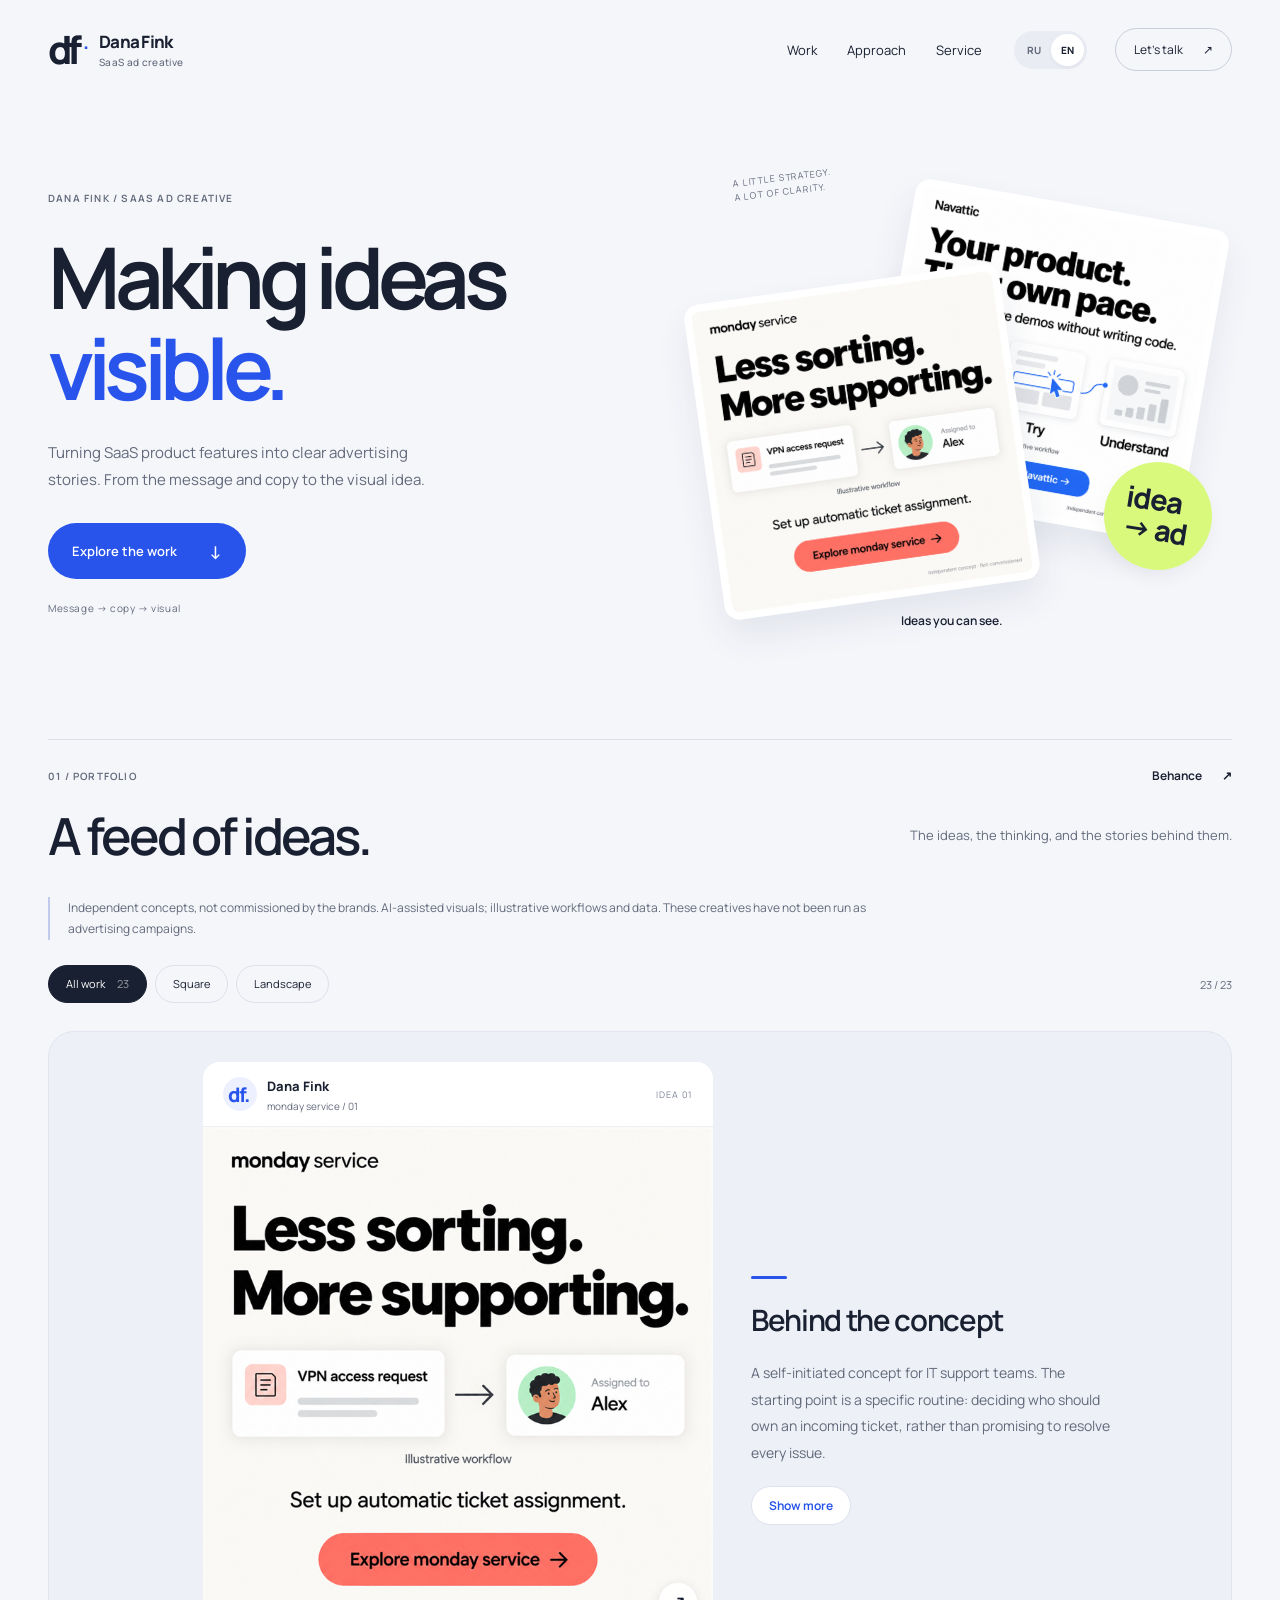
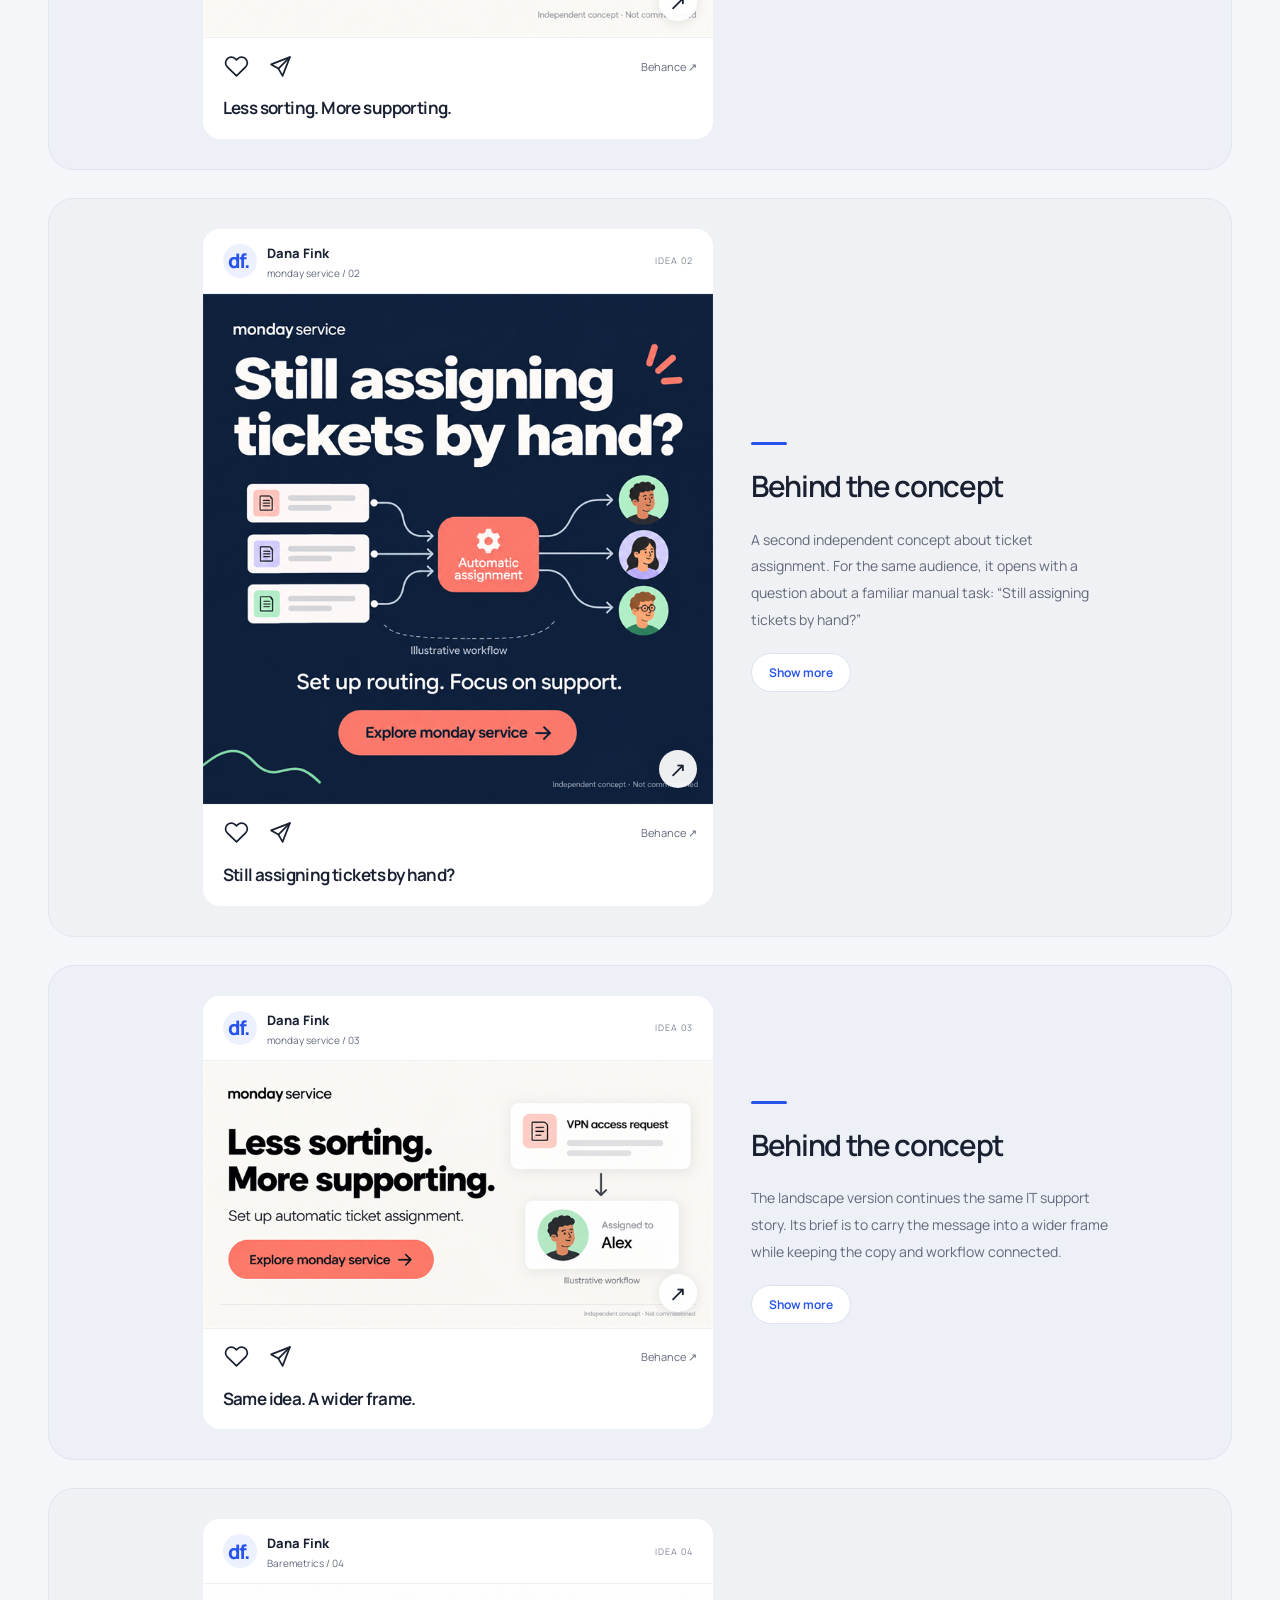
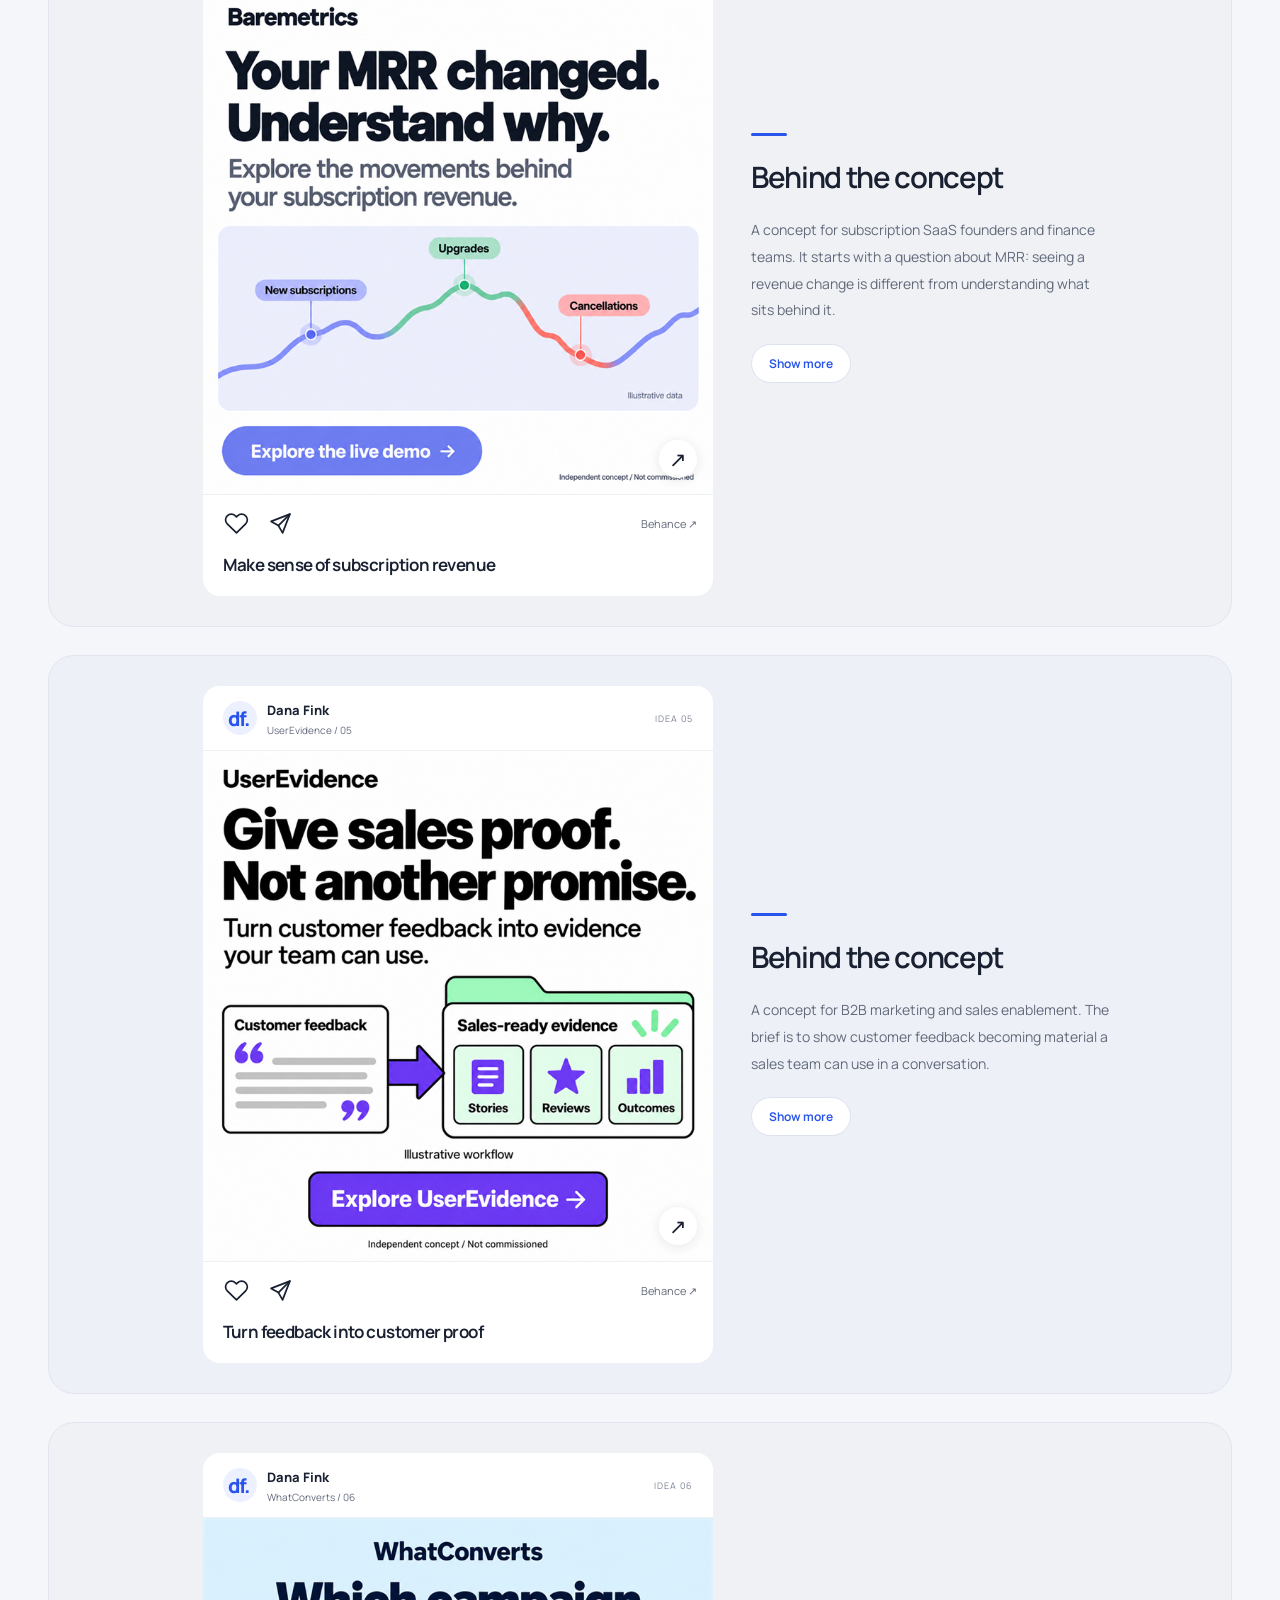
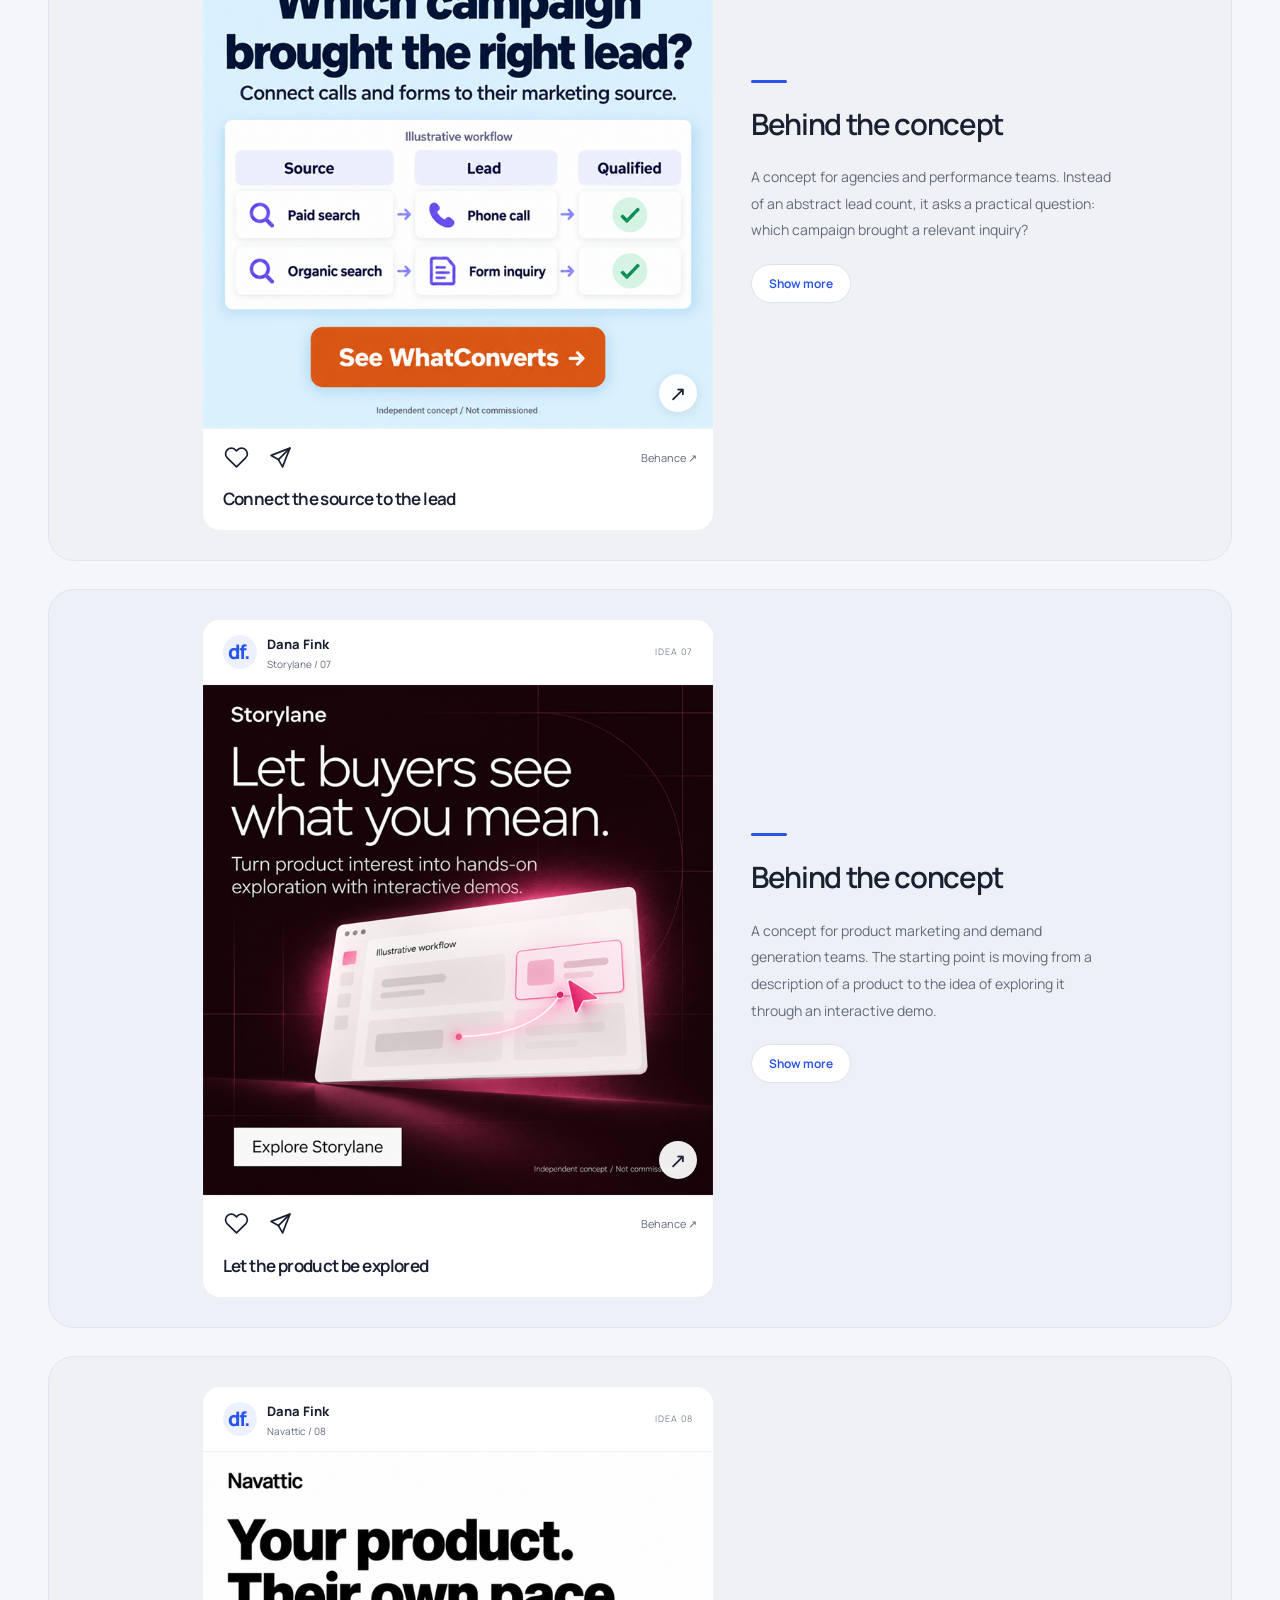
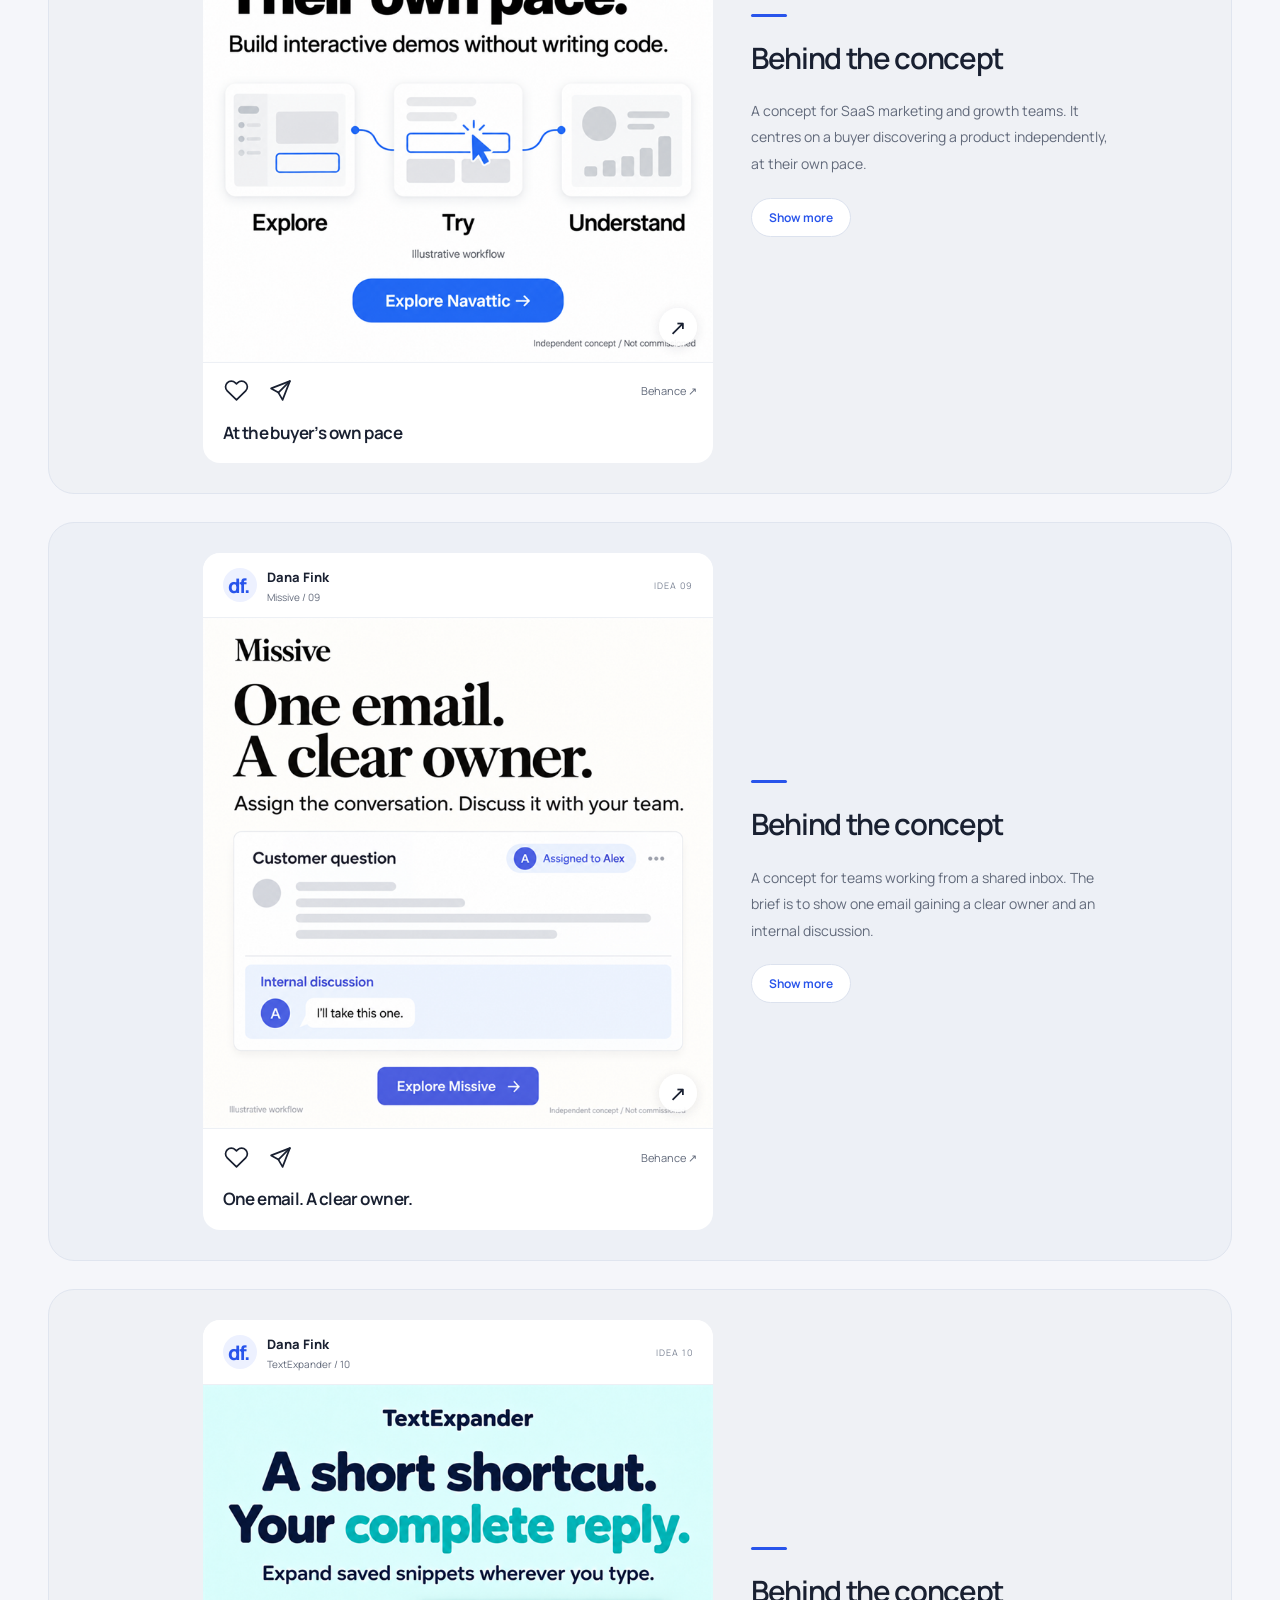
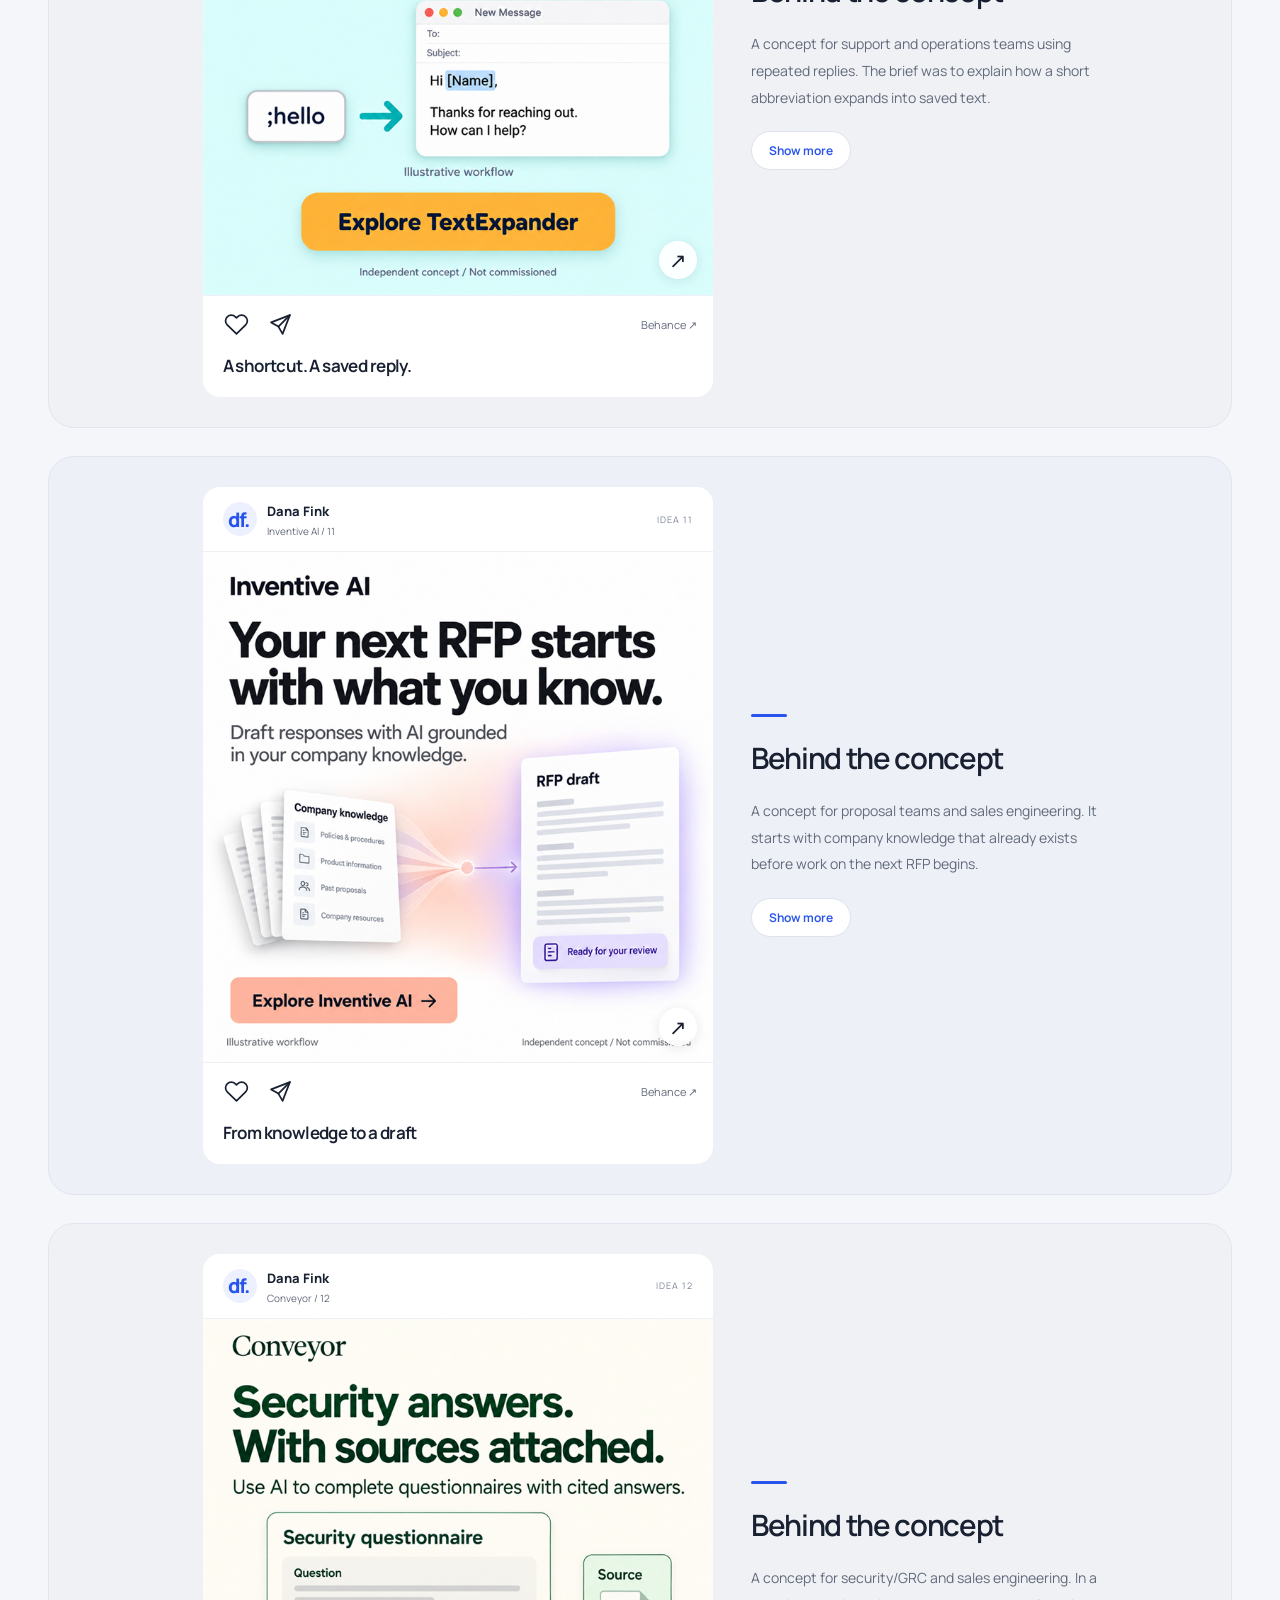
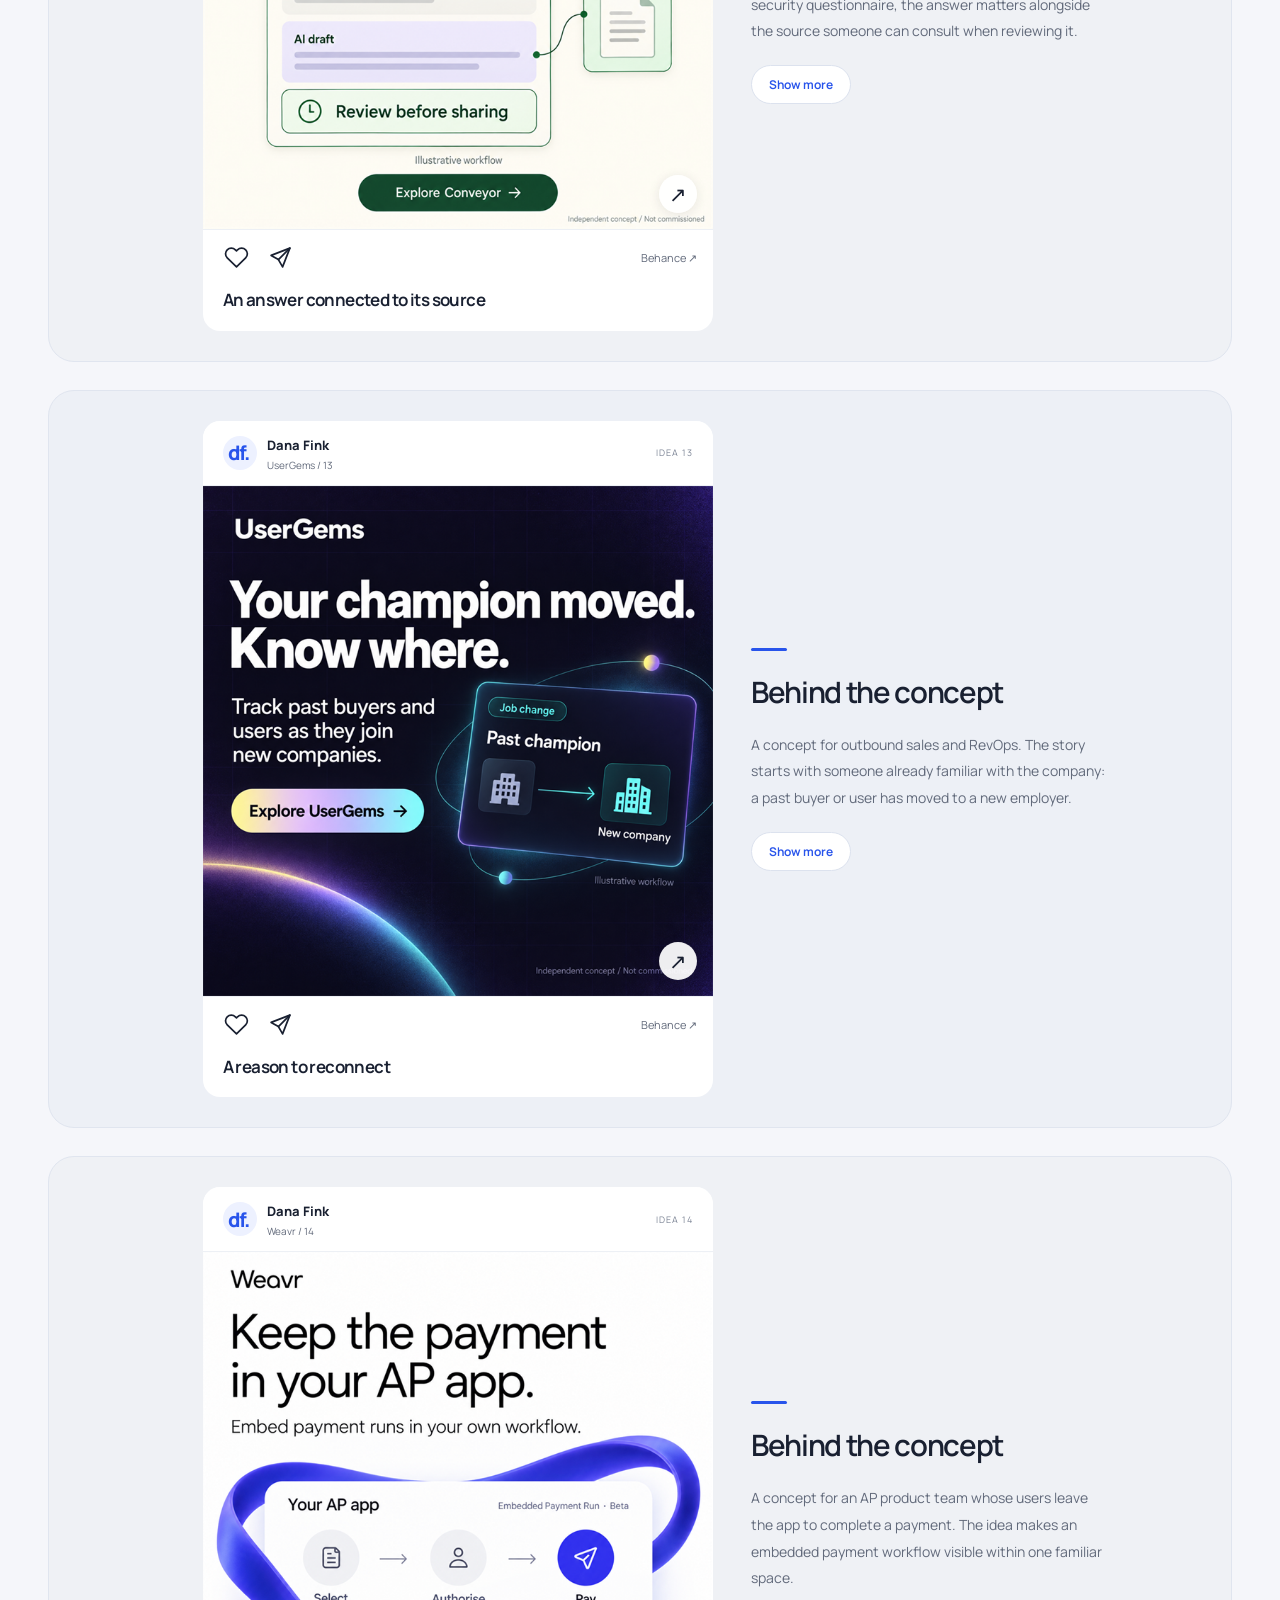
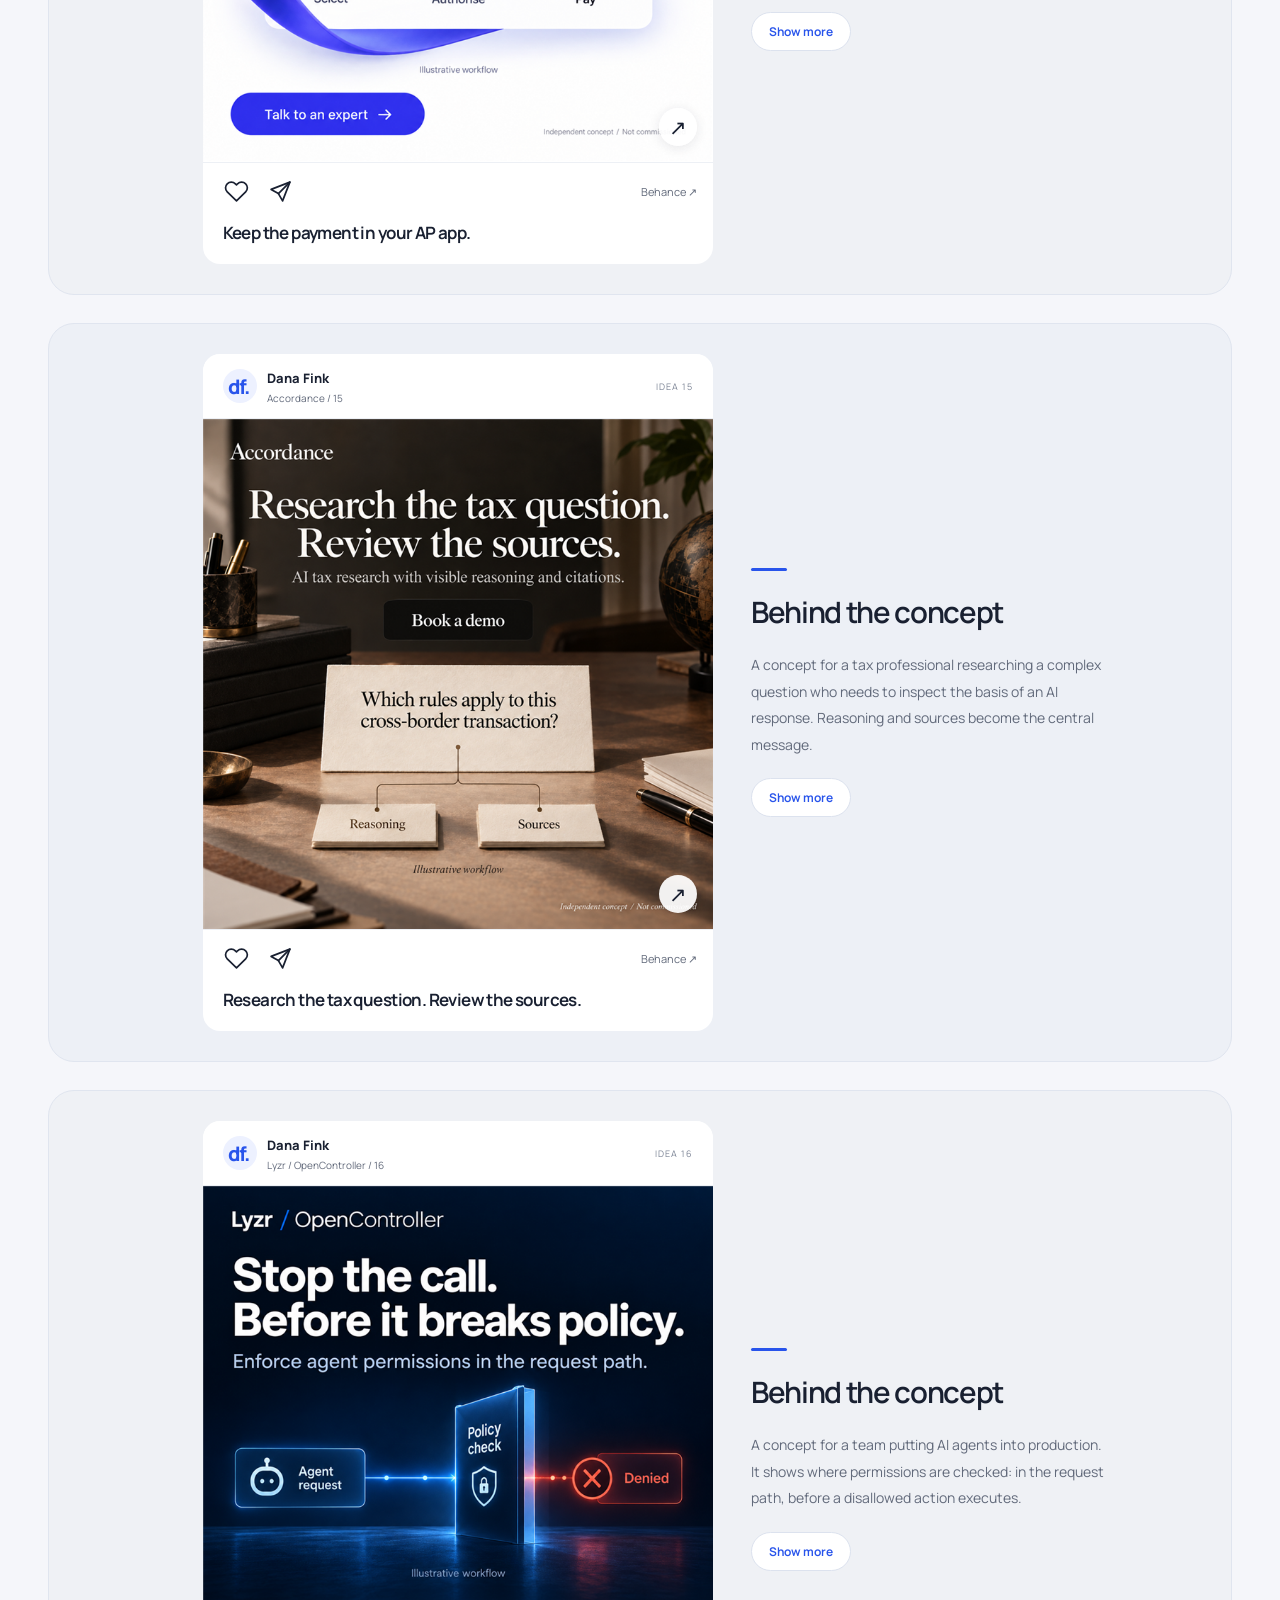
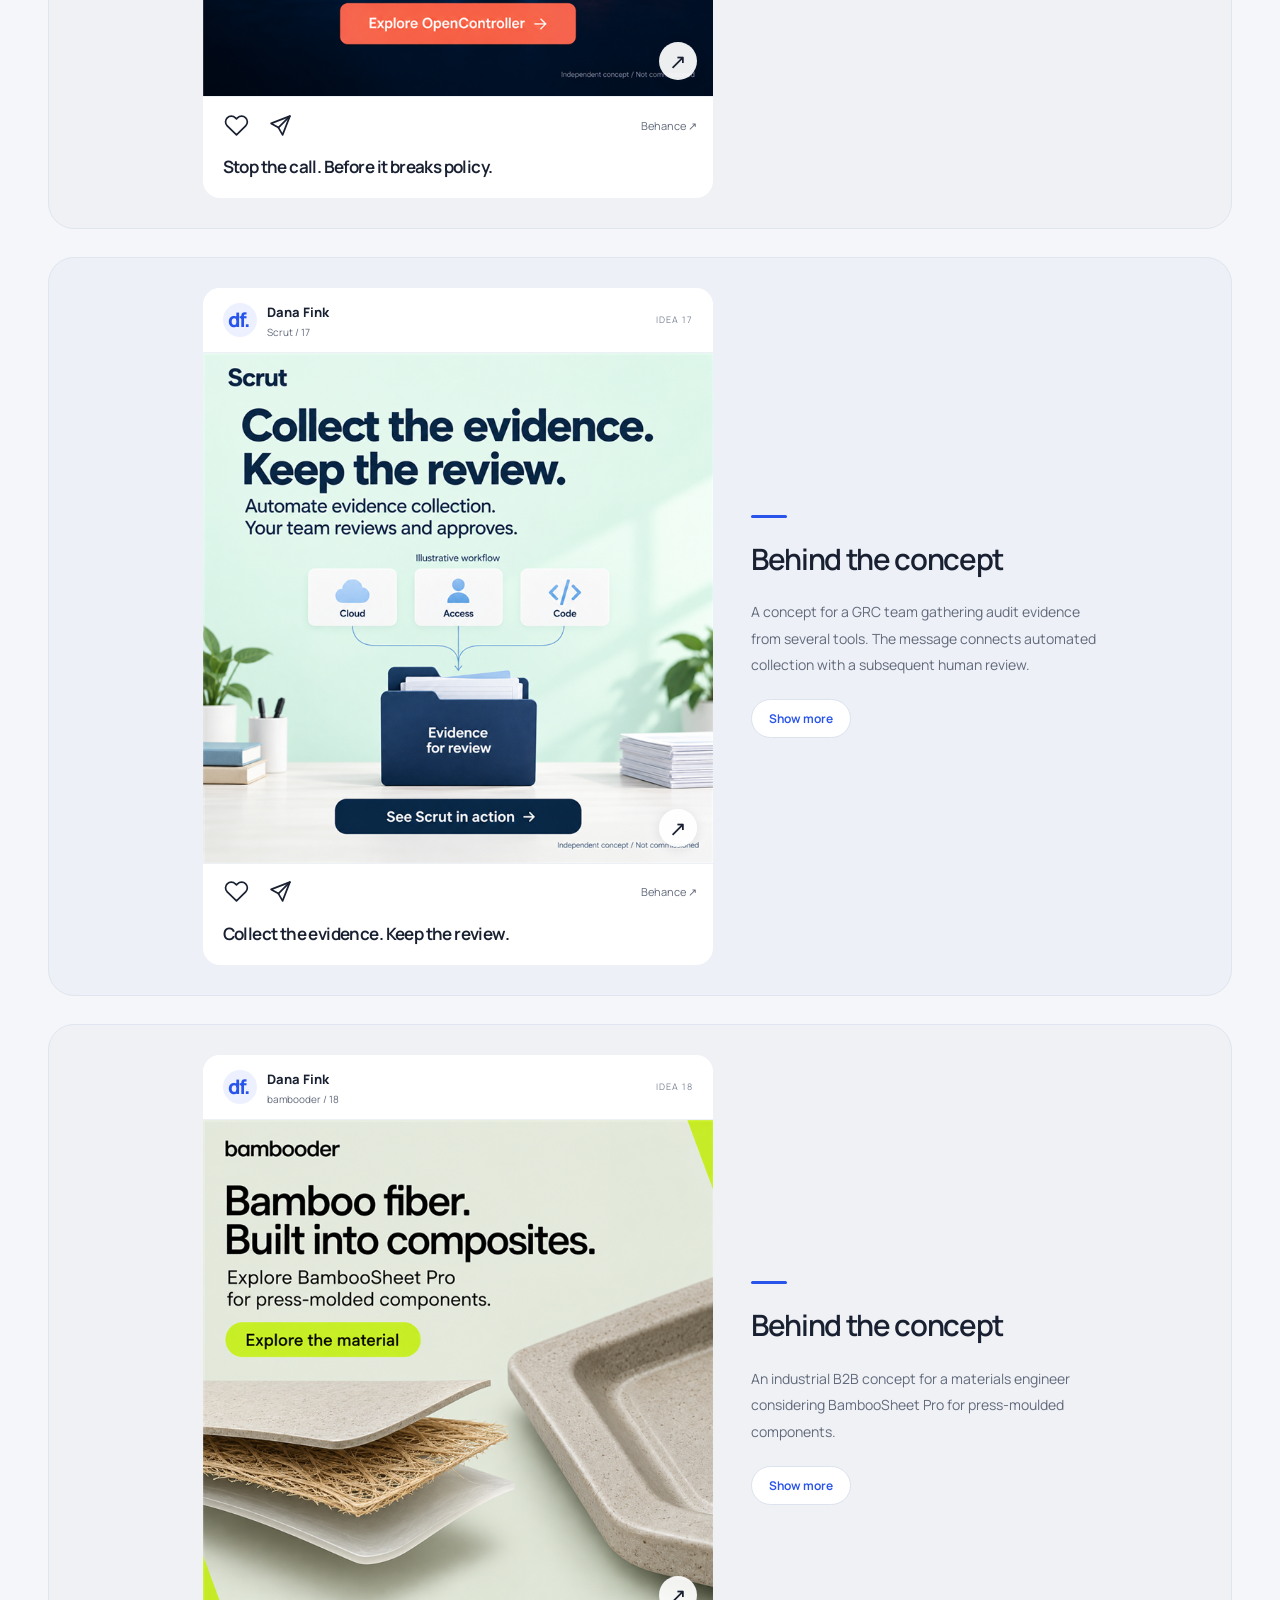
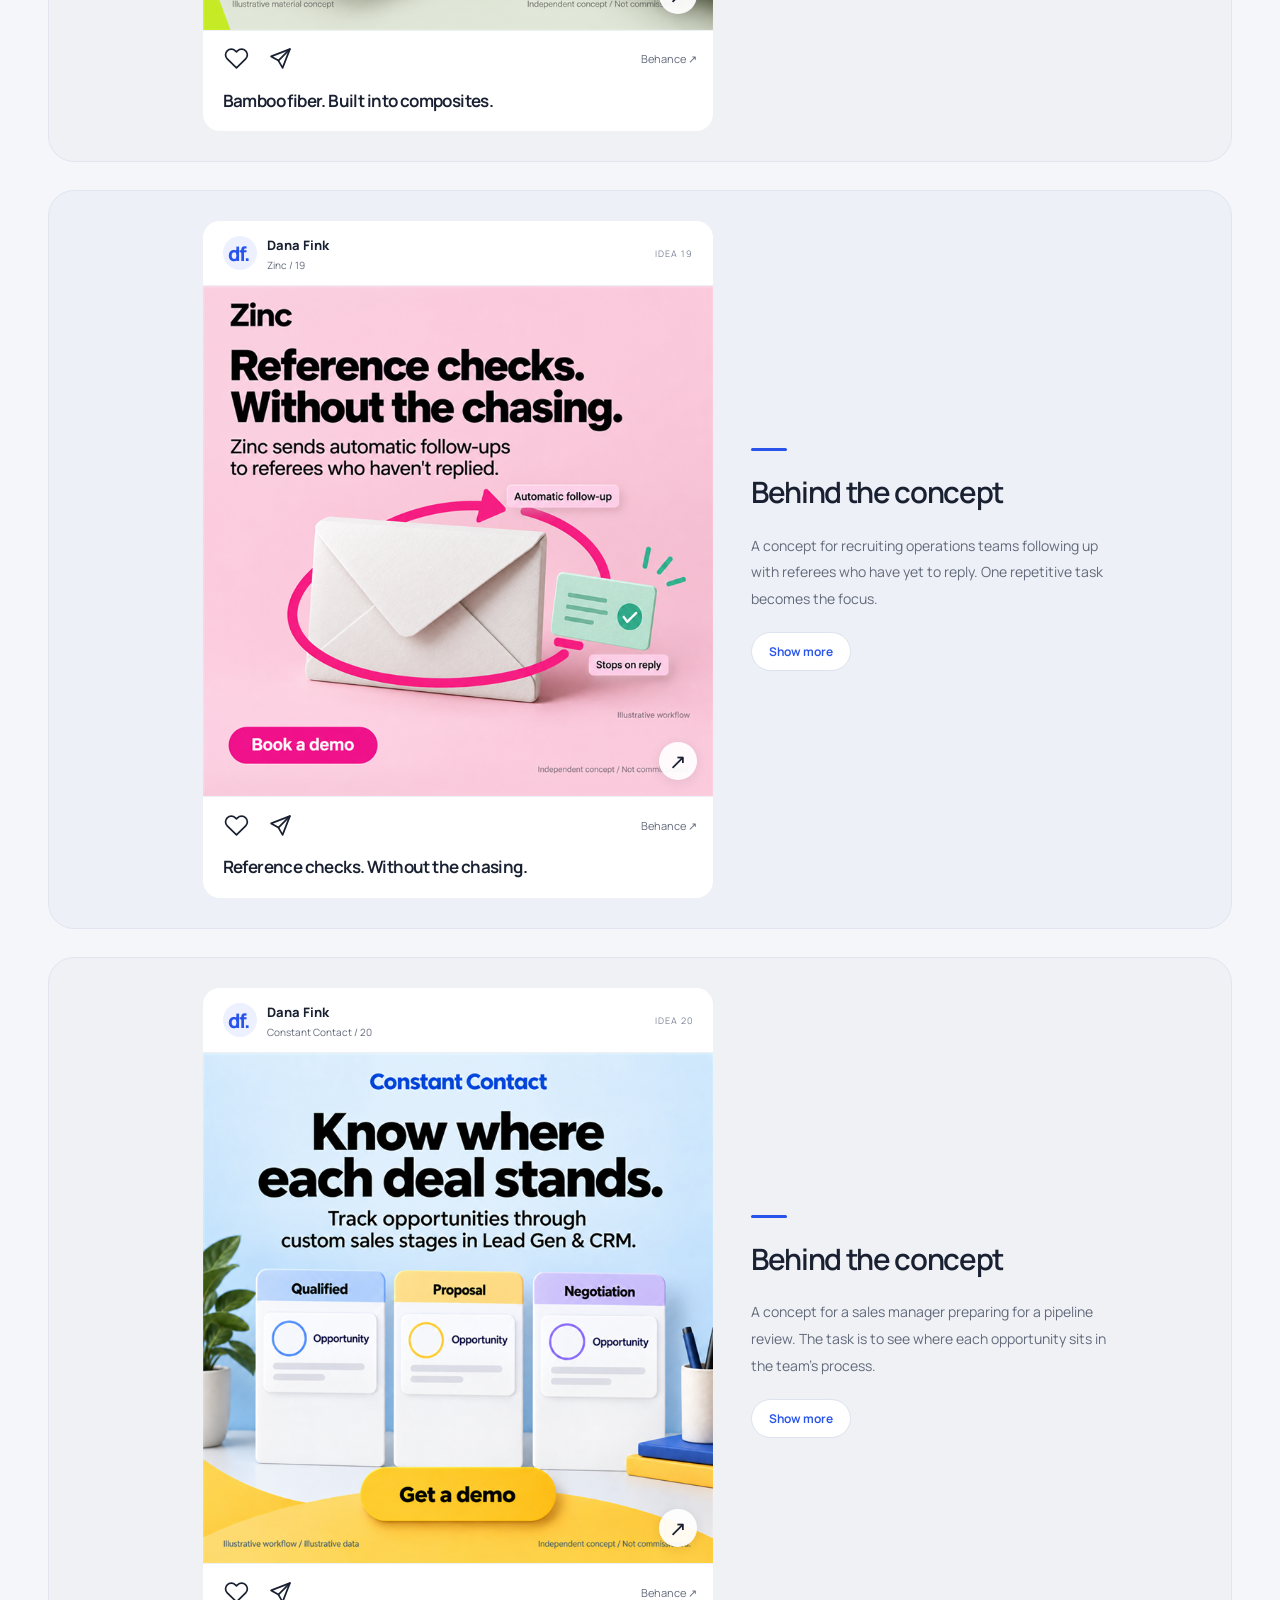
==== commit 453a17ee: "Add English SaaS ad creative service page and update SEO plan" ====
--- a/index.html
+++ b/index.html
@@ -1,7 +1,7 @@
 <!doctype html>
-<html lang="en"><head><meta charset="utf-8"><meta name="viewport" content="width=device-width,initial-scale=1"><meta name="theme-color" content="#f5f6fa"><meta name="description" content="Messaging, copy and visual direction for B2B ads. Dana Fink’s portfolio: 23 independent creatives for 21 products and services."><title>Dana Fink — SaaS ad creative</title><link rel="canonical" href="https://danafinkcreatives.netlify.app/"><link rel="icon" href="assets/favicon.svg" type="image/svg+xml"><link rel="preload" href="assets/fonts/Manrope.ttf" as="font" type="font/ttf" crossorigin=""><link rel="stylesheet" href="style.css"><script src="content.js" defer=""></script><script src="script.js" defer=""></script></head>
+<html lang="en"><head><meta charset="utf-8"><meta name="viewport" content="width=device-width,initial-scale=1"><meta name="google-site-verification" content="mRm1qsECpZhopGHAPzNzPxoTHlVDxb75pEn1fK96Ksc"><meta name="msvalidate.01" content="0A8442C1F6A229FF678E91506C1881FF"><meta name="theme-color" content="#f5f6fa"><meta name="description" content="Messaging, copy and visual direction for B2B ads. Dana Fink’s portfolio: 23 independent creatives for 21 products and services."><title>Dana Fink — SaaS ad creative</title><link rel="canonical" href="https://danafinkcreatives.netlify.app/"><link rel="icon" href="assets/favicon.svg" type="image/svg+xml"><link rel="preload" href="assets/fonts/Manrope.ttf" as="font" type="font/ttf" crossorigin=""><link rel="stylesheet" href="style.css"><script src="content.js" defer=""></script><script src="script.js" defer=""></script></head>
 <body><a class="skip" href="#main" data-i18n="skip">Skip to content</a>
-<header class="header wrap"><a class="identity" href="#" aria-label="Dana Fink"><span class="monogram" aria-hidden="true">df<span>.</span></span><span>Dana Fink<small>SaaS ad creative</small></span></a><nav aria-label="Navigation"><a href="#work" data-i18n="navWork">Work</a><a href="#approach" data-i18n="navAbout">Approach</a></nav><div class="header-end"><div class="language-switch" role="group" aria-label="Язык / Language"><button data-language="ru" aria-pressed="false">RU</button><button data-language="en" aria-pressed="true">EN</button></div><a href="#contact" class="header-contact"><span data-i18n="navContact">Let’s talk</span><span aria-hidden="true">↗</span></a></div></header>
+<header class="header wrap"><a class="identity" href="#" aria-label="Dana Fink"><span class="monogram" aria-hidden="true">df<span>.</span></span><span>Dana Fink<small>SaaS ad creative</small></span></a><nav aria-label="Navigation"><a href="#work" data-i18n="navWork">Work</a><a href="#approach" data-i18n="navAbout">Approach</a><a href="saas-ad-creative/" data-i18n="navService">Service</a></nav><div class="header-end"><div class="language-switch" role="group" aria-label="Язык / Language"><button data-language="ru" aria-pressed="false">RU</button><button data-language="en" aria-pressed="true">EN</button></div><a href="#contact" class="header-contact"><span data-i18n="navContact">Let’s talk</span><span aria-hidden="true">↗</span></a></div></header>
 <main id="main"><section class="hero wrap"><div class="hero-copy"><p data-i18n="eyebrow" class="eyebrow">DANA FINK / SAAS AD CREATIVE</p><h1><span data-i18n="headline">Making ideas</span><br><span data-i18n="accent" class="accent">visible.</span></h1><p data-i18n="intro" class="intro">Turning SaaS product features into clear advertising stories. From the message and copy to the visual idea.</p><a class="button" href="#work"><span data-i18n="viewWork">Explore the work</span><span aria-hidden="true">↓</span></a><p data-i18n="heroNote" class="hero-note">Message → copy → visual</p></div><div class="hero-gallery"><span class="orbit-label" aria-hidden="true">A LITTLE STRATEGY.<br>A LOT OF CLARITY.</span><div class="hero-stack"><a href="#project-8" class="hero-preview back" aria-label="Navattic"><img src="assets/creatives/navattic-display-720.webp" width="720" height="720" alt="Navattic — Your product. Their own pace."></a><a href="#project-1" class="hero-preview front" aria-label="monday service"><img src="assets/creatives/monday-service-light-v2-display-720.webp" width="720" height="720" alt="monday service — Less sorting. More supporting."></a><span class="visual-badge" aria-hidden="true">idea<br><span>→ ad</span></span></div><div class="hero-caption"><span data-i18n="heroCaption">Ideas you can see.</span> </div></div></section>
 <section class="work wrap" id="work"><div class="section-top"><p data-i18n="workLabel" class="eyebrow">01 / PORTFOLIO</p><a class="behance-top" href="https://www.behance.net/bed0d1bc" target="_blank" rel="noopener noreferrer">Behance <span aria-hidden="true">↗</span></a></div><div class="work-heading"><h2 data-i18n="workTitle">A feed of ideas.</h2><p data-i18n="workIntro">The ideas, the thinking, and the stories behind them.</p></div><p class="disclaimer" data-i18n="disclaimer">Independent concepts, not commissioned by the brands. AI-assisted visuals; illustrative workflows and data. These creatives have not been run as advertising campaigns.</p><div class="gallery-tools"><div class="filters" role="group" aria-label="Format"><button data-filter="all" aria-pressed="true"><span data-i18n="all">All work</span><span>23</span></button><button data-filter="square" aria-pressed="false" data-i18n="square">Square</button><button data-filter="landscape" aria-pressed="false" data-i18n="landscape">Landscape</button></div><span class="gallery-count" aria-live="polite">23 / 23</span></div><div class="project-grid"><article class="project" data-format="square" id="project-1"><div class="post-visual"><div class="post-header"><a class="post-avatar" href="#contact" aria-label="Dana Fink">df.</a><div><a href="#contact" class="post-author">Dana Fink</a><span class="post-brand">monday service / 01</span></div><span class="post-number">IDEA 01</span></div><a class="artwork" href="https://www.behance.net/gallery/255781663/SaaS-Ad-Concepts-monday-service" target="_blank" rel="noopener noreferrer" data-project="0" aria-label="View larger: monday service — Less sorting. More supporting."><img src="assets/creatives/monday-service-light-v2-display-720.webp" width="720" height="720" alt="monday service — Less sorting. More supporting." loading="lazy"><span class="enlarge" aria-hidden="true">↗</span></a><div class="post-actions"><button type="button" class="like-button" data-like="1" aria-pressed="false" aria-label="Like this idea"><svg viewBox="0 0 24 24" aria-hidden="true"><path d="M20.8 4.6a5.5 5.5 0 0 0-7.8 0L12 5.7l-1.1-1.1a5.5 5.5 0 0 0-7.8 7.8L12 21l8.8-8.6a5.5 5.5 0 0 0 0-7.8Z"></path></svg></button><button type="button" class="share-button" data-share="0" aria-label="Share"><svg viewBox="0 0 24 24" aria-hidden="true"><path d="m21 3-7 18-4-7-7-4 18-7Z"></path><path d="m10 14 11-11"></path></svg></button><a class="post-behance" href="https://www.behance.net/gallery/255781663/SaaS-Ad-Concepts-monday-service" target="_blank" rel="noopener noreferrer">Behance ↗</a></div><div class="post-title-block"><h3 data-project-title="0">Less sorting. More supporting.</h3></div></div><div class="post-caption"><details class="case-story" data-story="0"><summary><span class="story-label" data-i18n="story">Behind the concept</span><p data-story-text="0:0" class="story-preview">A self-initiated concept for IT support teams. The starting point is a specific routine: deciding who should own an incoming ticket, rather than promising to resolve every issue.</p><span class="show-more" data-i18n="showMore">Show more</span><span class="show-less" data-i18n="showLess">Show less</span></summary><div class="story-content"><section><h4 data-i18n="analysis">The thinking</h4><p data-story-text="0:1">Automatic assignment has a clear visual sequence: incoming request → assigned teammate. “Less sorting. More supporting.” connects that mechanism to the team’s work without inventing resolution times or numerical savings.</p></section><section><h4 data-i18n="solution">The creative decision</h4><p data-story-text="0:2">One ticket and one teammate make the mechanism tangible. The light background gives the headline space, and the coral button completes the reading path. Alex and the VPN request are illustrative examples. Assigned does not mean resolved.</p></section></div></details></div></article>
 <article class="project" data-format="square" id="project-2"><div class="post-visual"><div class="post-header"><a class="post-avatar" href="#contact" aria-label="Dana Fink">df.</a><div><a href="#contact" class="post-author">Dana Fink</a><span class="post-brand">monday service / 02</span></div><span class="post-number">IDEA 02</span></div><a class="artwork" href="https://www.behance.net/gallery/255781663/SaaS-Ad-Concepts-monday-service" target="_blank" rel="noopener noreferrer" data-project="1" aria-label="View larger: monday service — Still assigning tickets by hand?"><img src="assets/creatives/monday-service-routing-v2-display-720.webp" width="720" height="720" alt="monday service — Still assigning tickets by hand?" loading="lazy"><span class="enlarge" aria-hidden="true">↗</span></a><div class="post-actions"><button type="button" class="like-button" data-like="2" aria-pressed="false" aria-label="Like this idea"><svg viewBox="0 0 24 24" aria-hidden="true"><path d="M20.8 4.6a5.5 5.5 0 0 0-7.8 0L12 5.7l-1.1-1.1a5.5 5.5 0 0 0-7.8 7.8L12 21l8.8-8.6a5.5 5.5 0 0 0 0-7.8Z"></path></svg></button><button type="button" class="share-button" data-share="1" aria-label="Share"><svg viewBox="0 0 24 24" aria-hidden="true"><path d="m21 3-7 18-4-7-7-4 18-7Z"></path><path d="m10 14 11-11"></path></svg></button><a class="post-behance" href="https://www.behance.net/gallery/255781663/SaaS-Ad-Concepts-monday-service" target="_blank" rel="noopener noreferrer">Behance ↗</a></div><div class="post-title-block"><h3 data-project-title="1">Still assigning tickets by hand?</h3></div></div><div class="post-caption"><details class="case-story" data-story="1"><summary><span class="story-label" data-i18n="story">Behind the concept</span><p data-story-text="1:0" class="story-preview">A second independent concept about ticket assignment. For the same audience, it opens with a question about a familiar manual task: “Still assigning tickets by hand?”</p><span class="show-more" data-i18n="showMore">Show more</span><span class="show-less" data-i18n="showLess">Show less</span></summary><div class="story-content"><section><h4 data-i18n="analysis">The thinking</h4><p data-story-text="1:1">Rather than listing product features, the idea explains the assignment mechanism. During revision, the centre of the diagram changed: automatic assignment replaced an overloaded person as the focal point.</p></section><section><h4 data-i18n="solution">The creative decision</h4><p data-story-text="1:2">Requests and teammates are connected to show what happens after a ticket arrives. This is an alternative message and composition, not an A/B-test winner. No campaign comparison took place, and several elements differ between the versions.</p></section></div></details></div></article>
